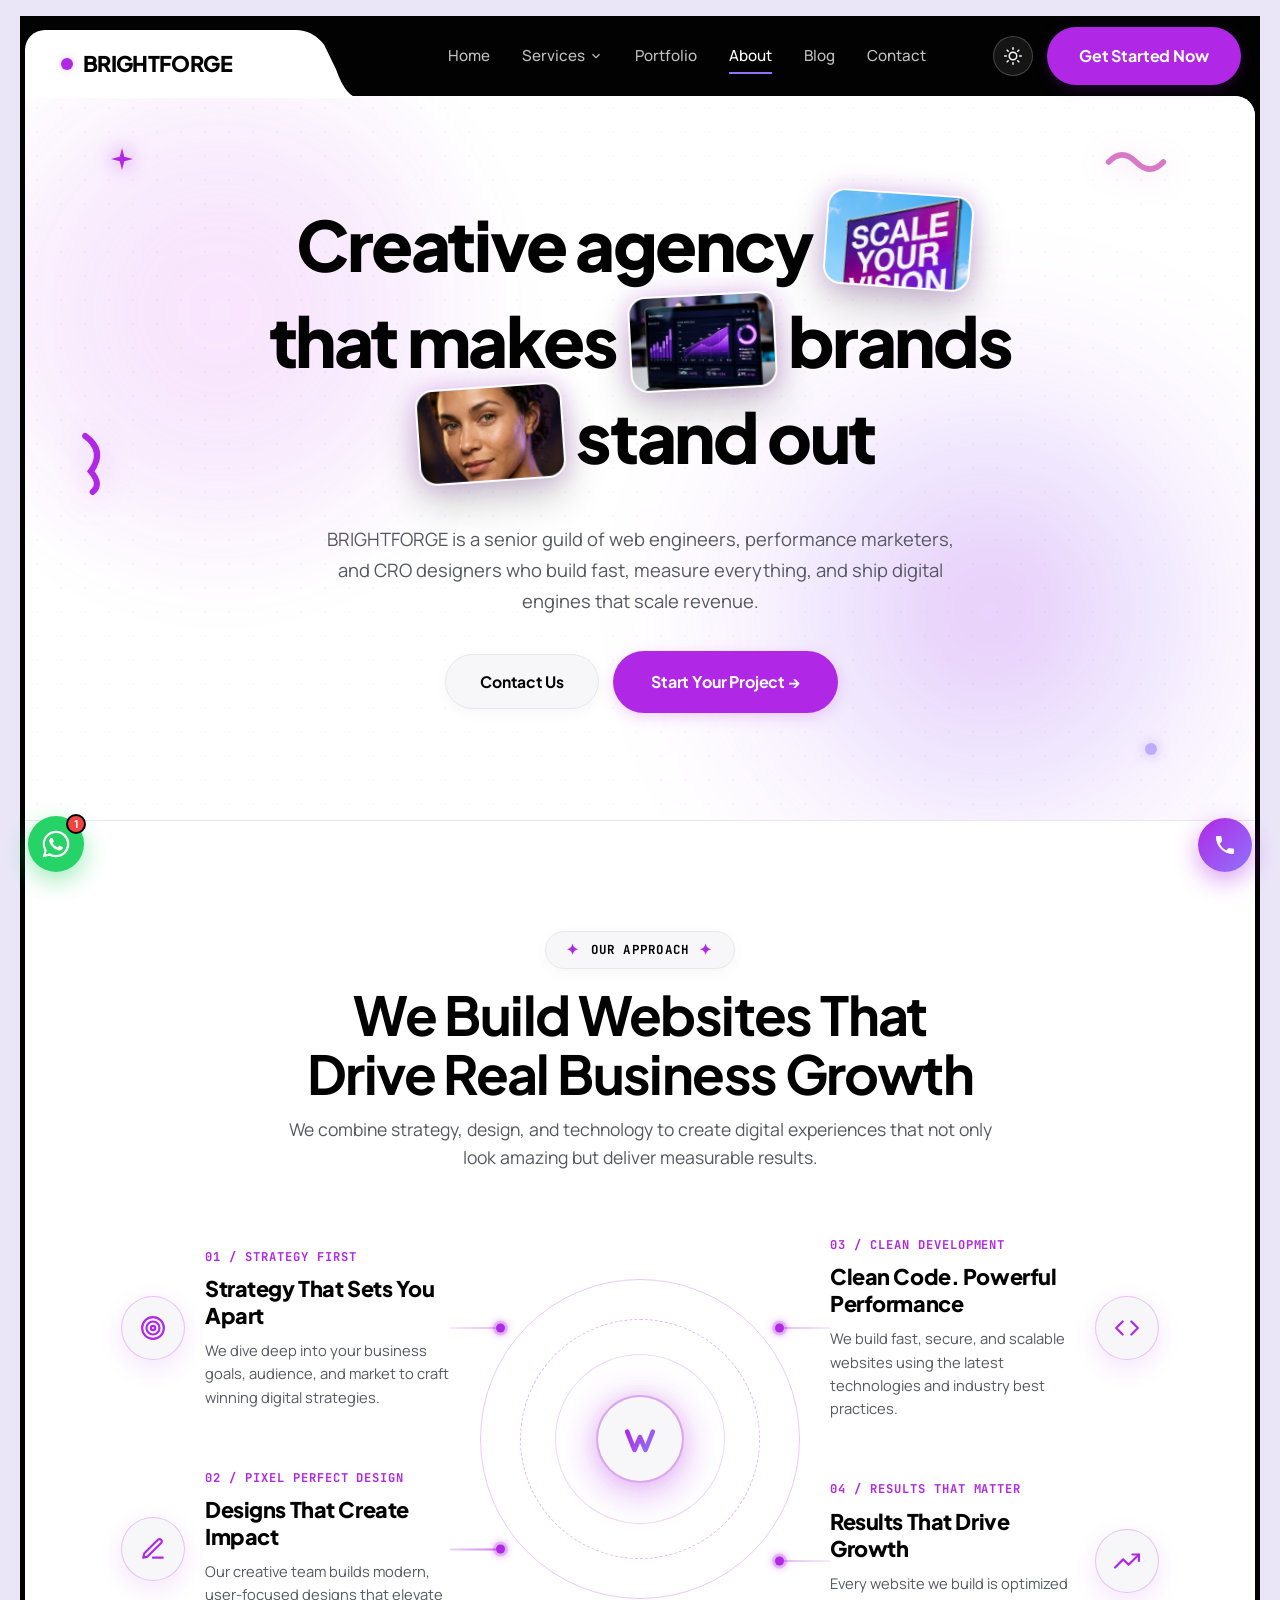
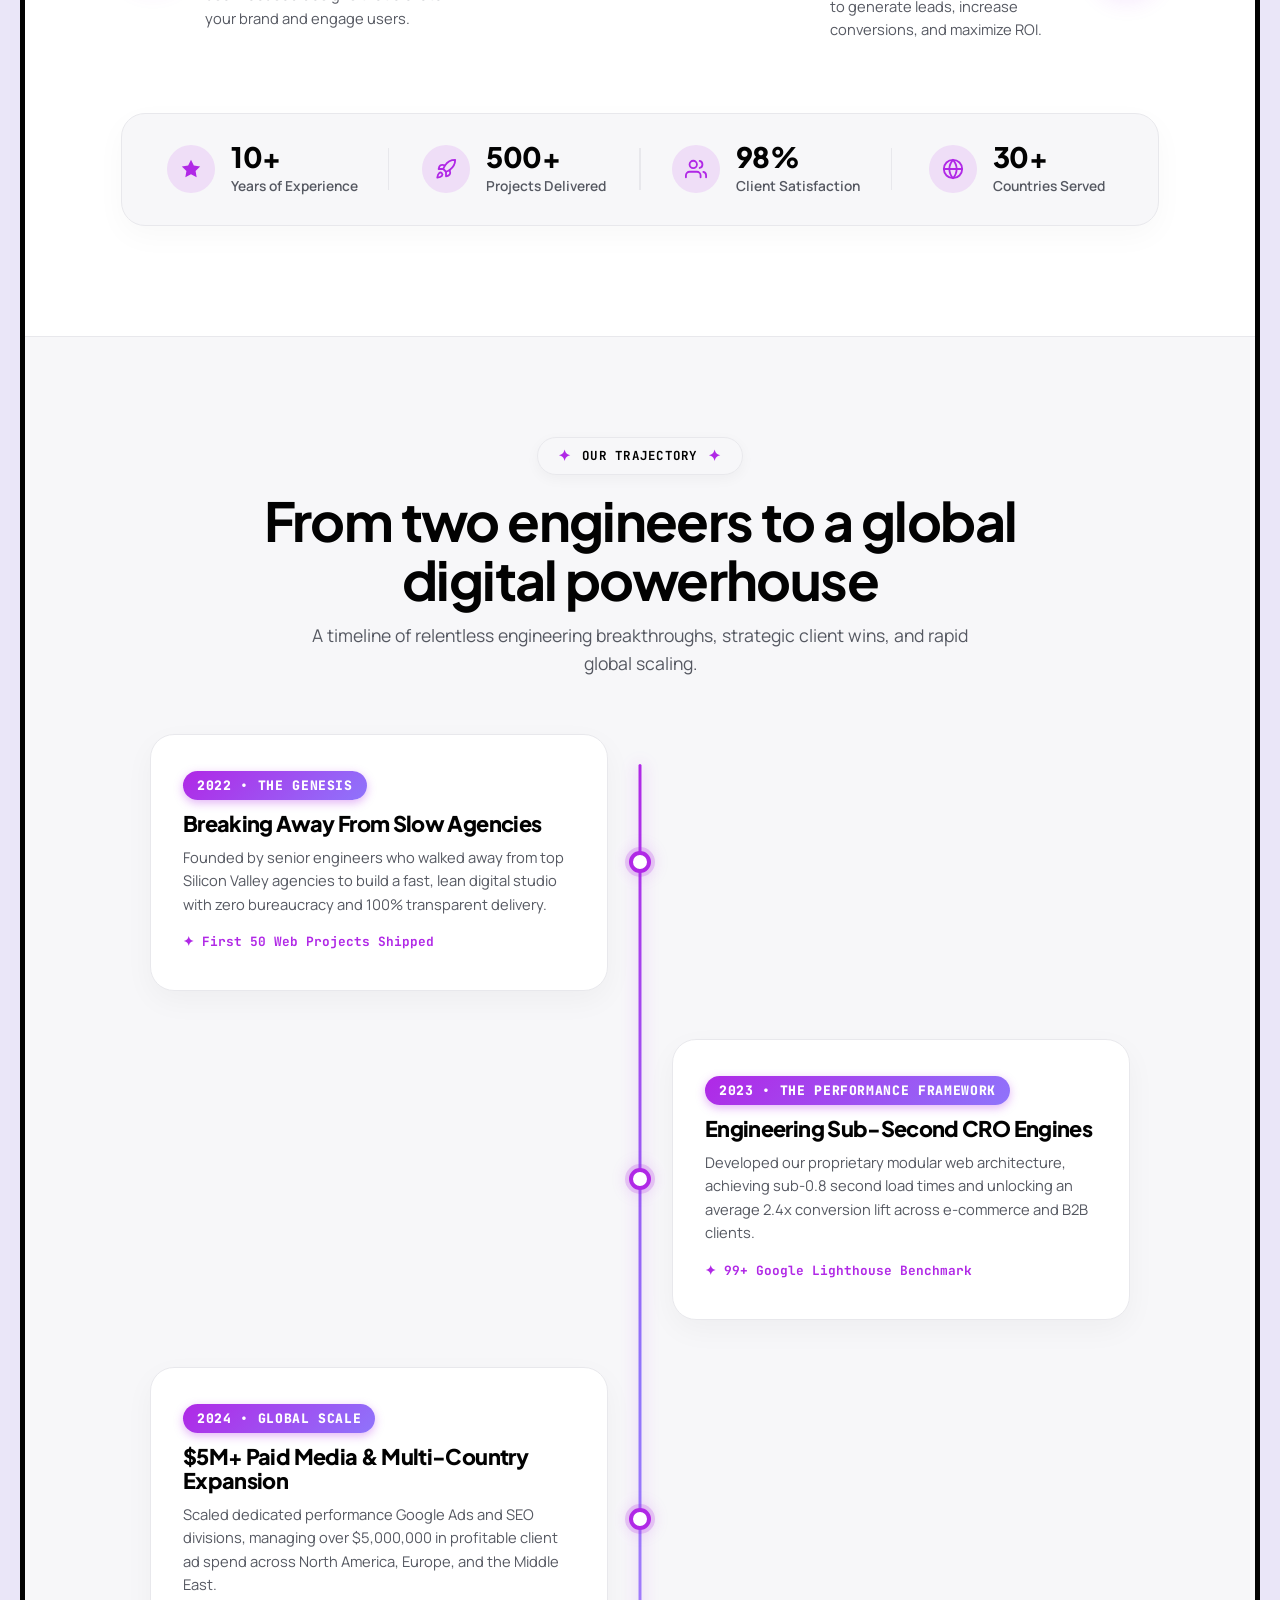
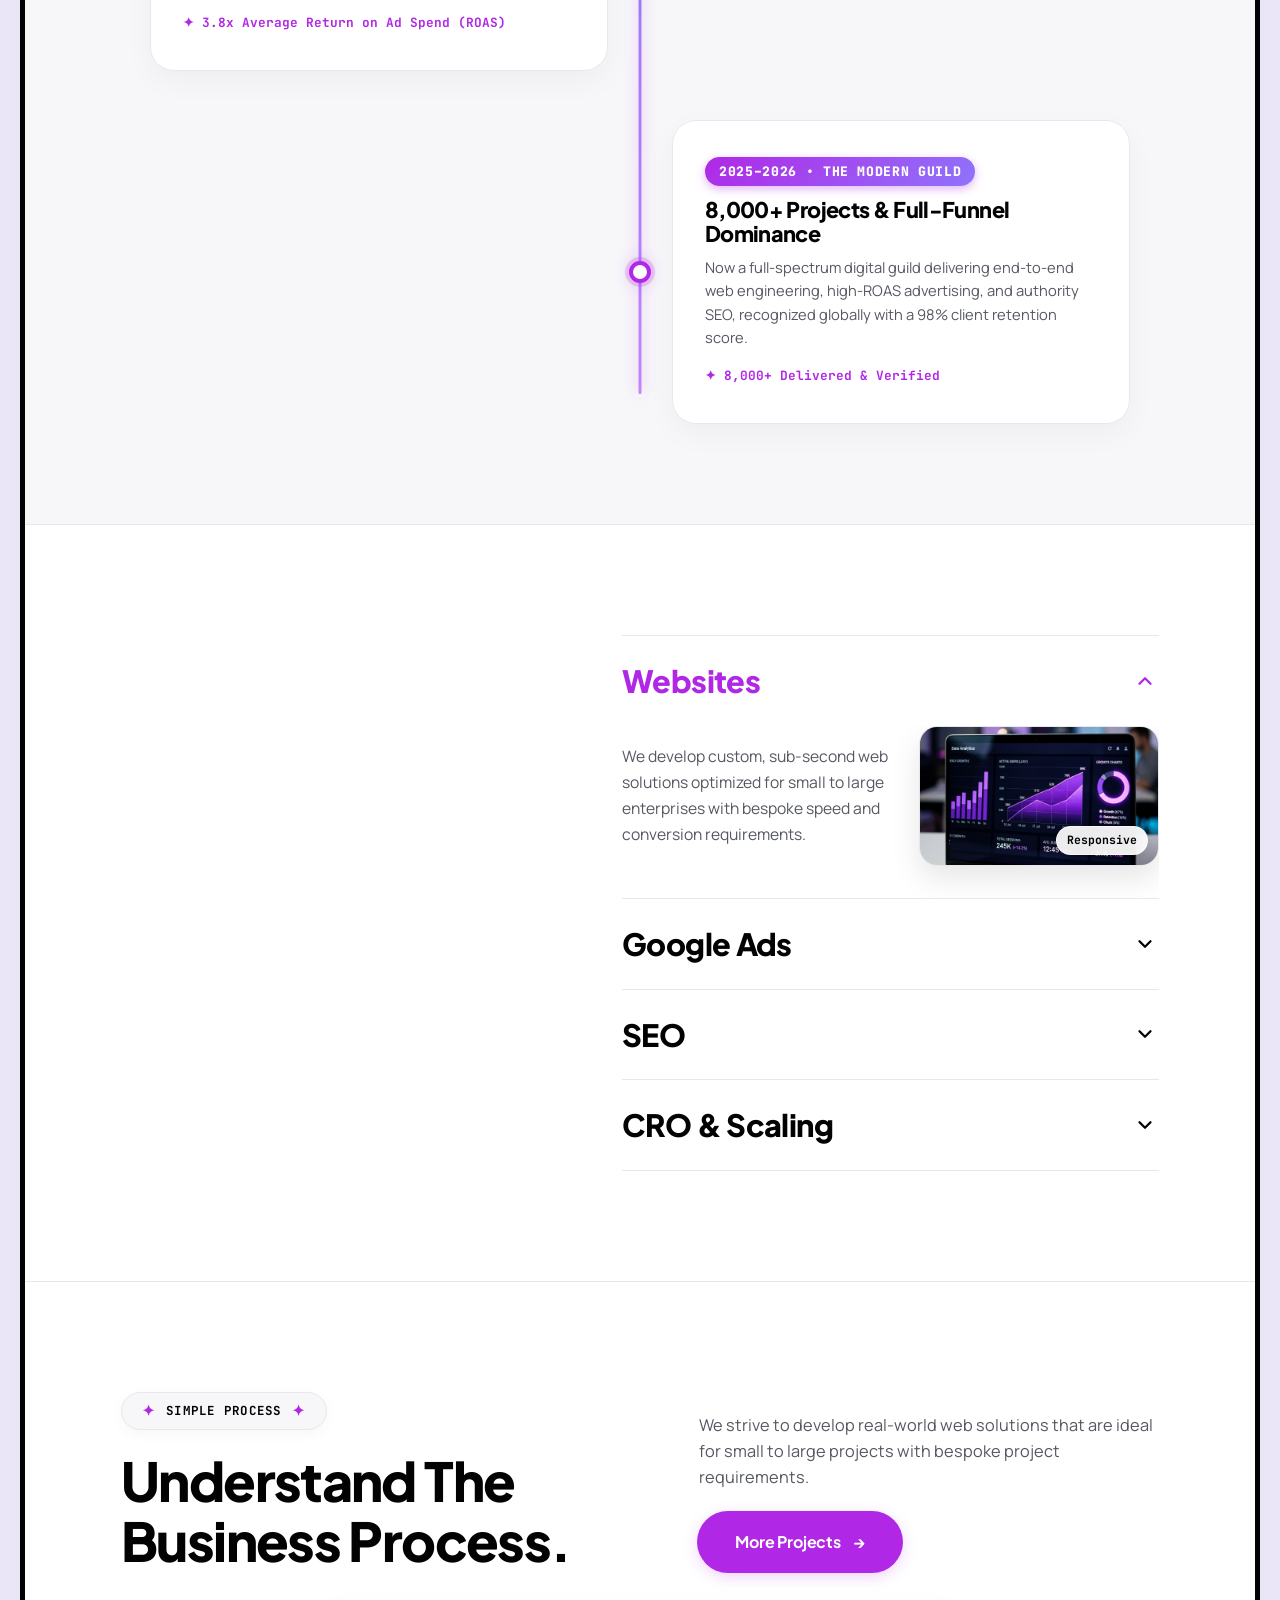
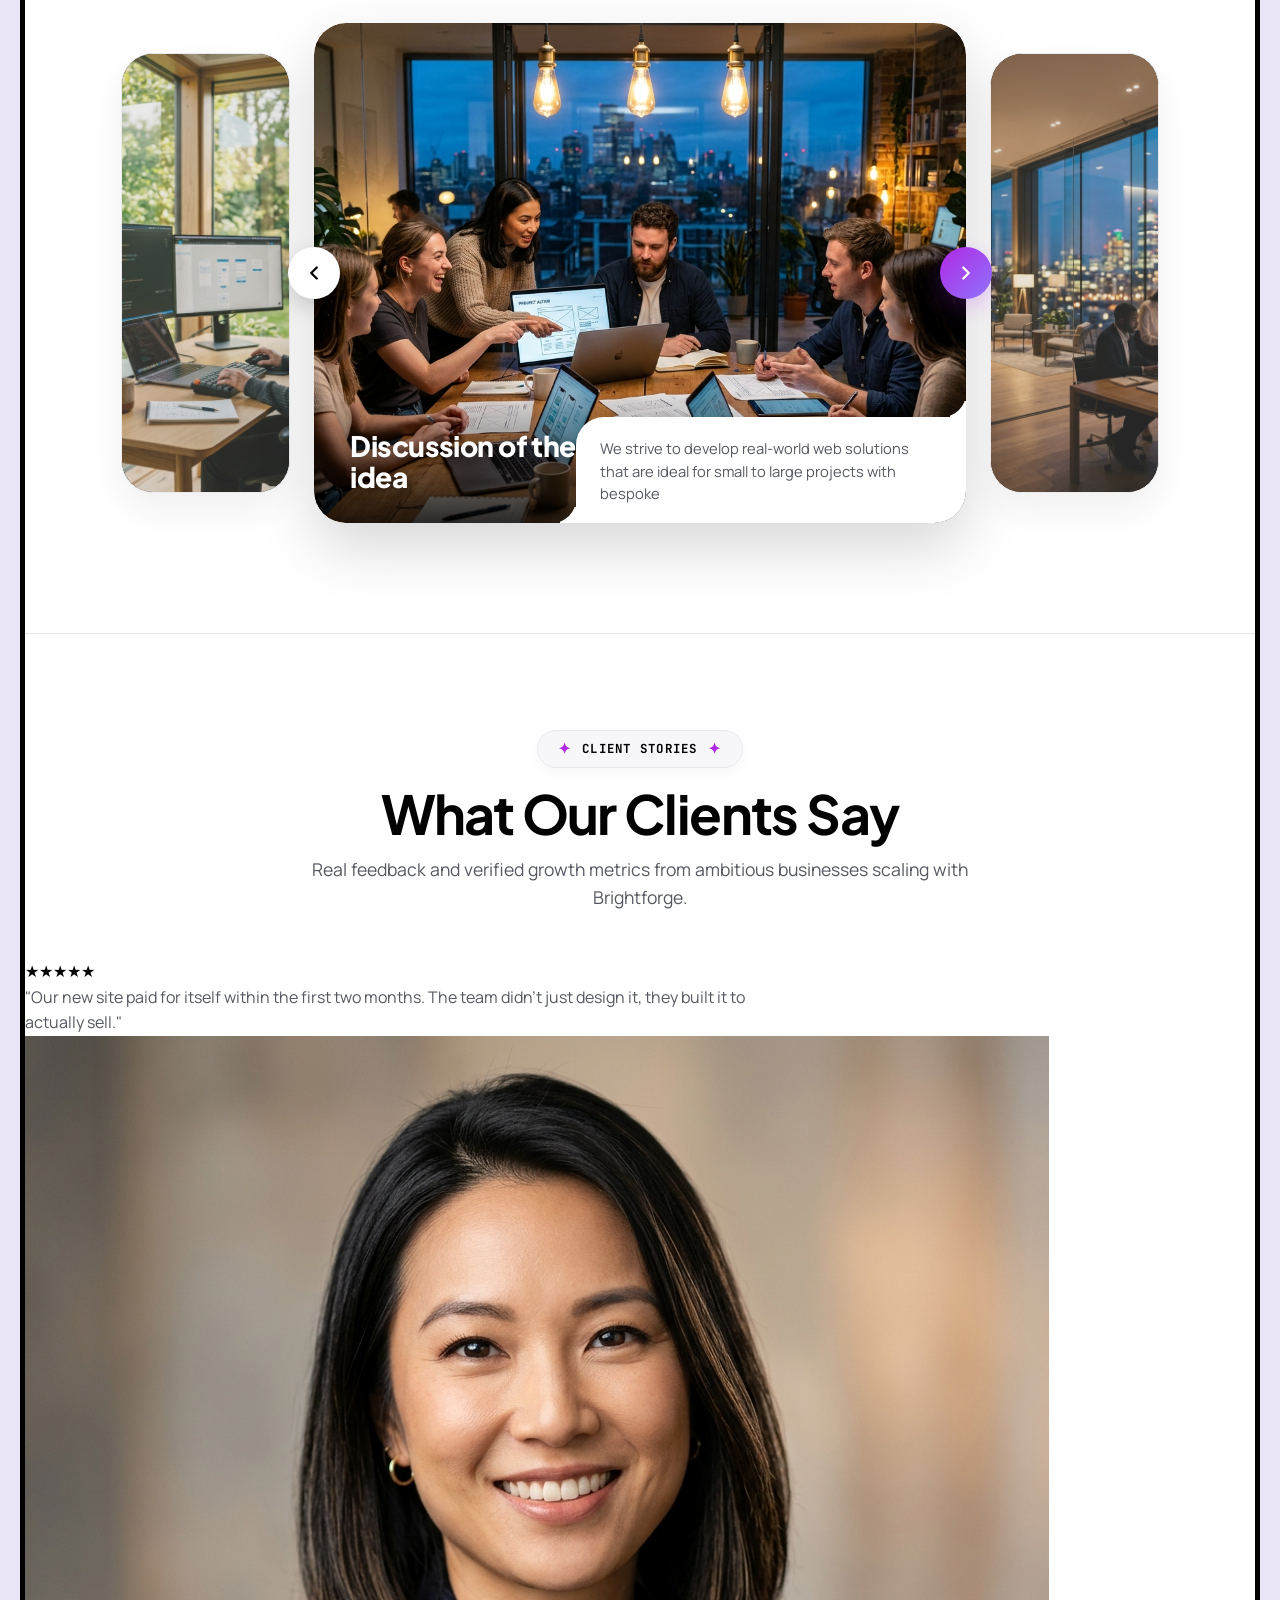
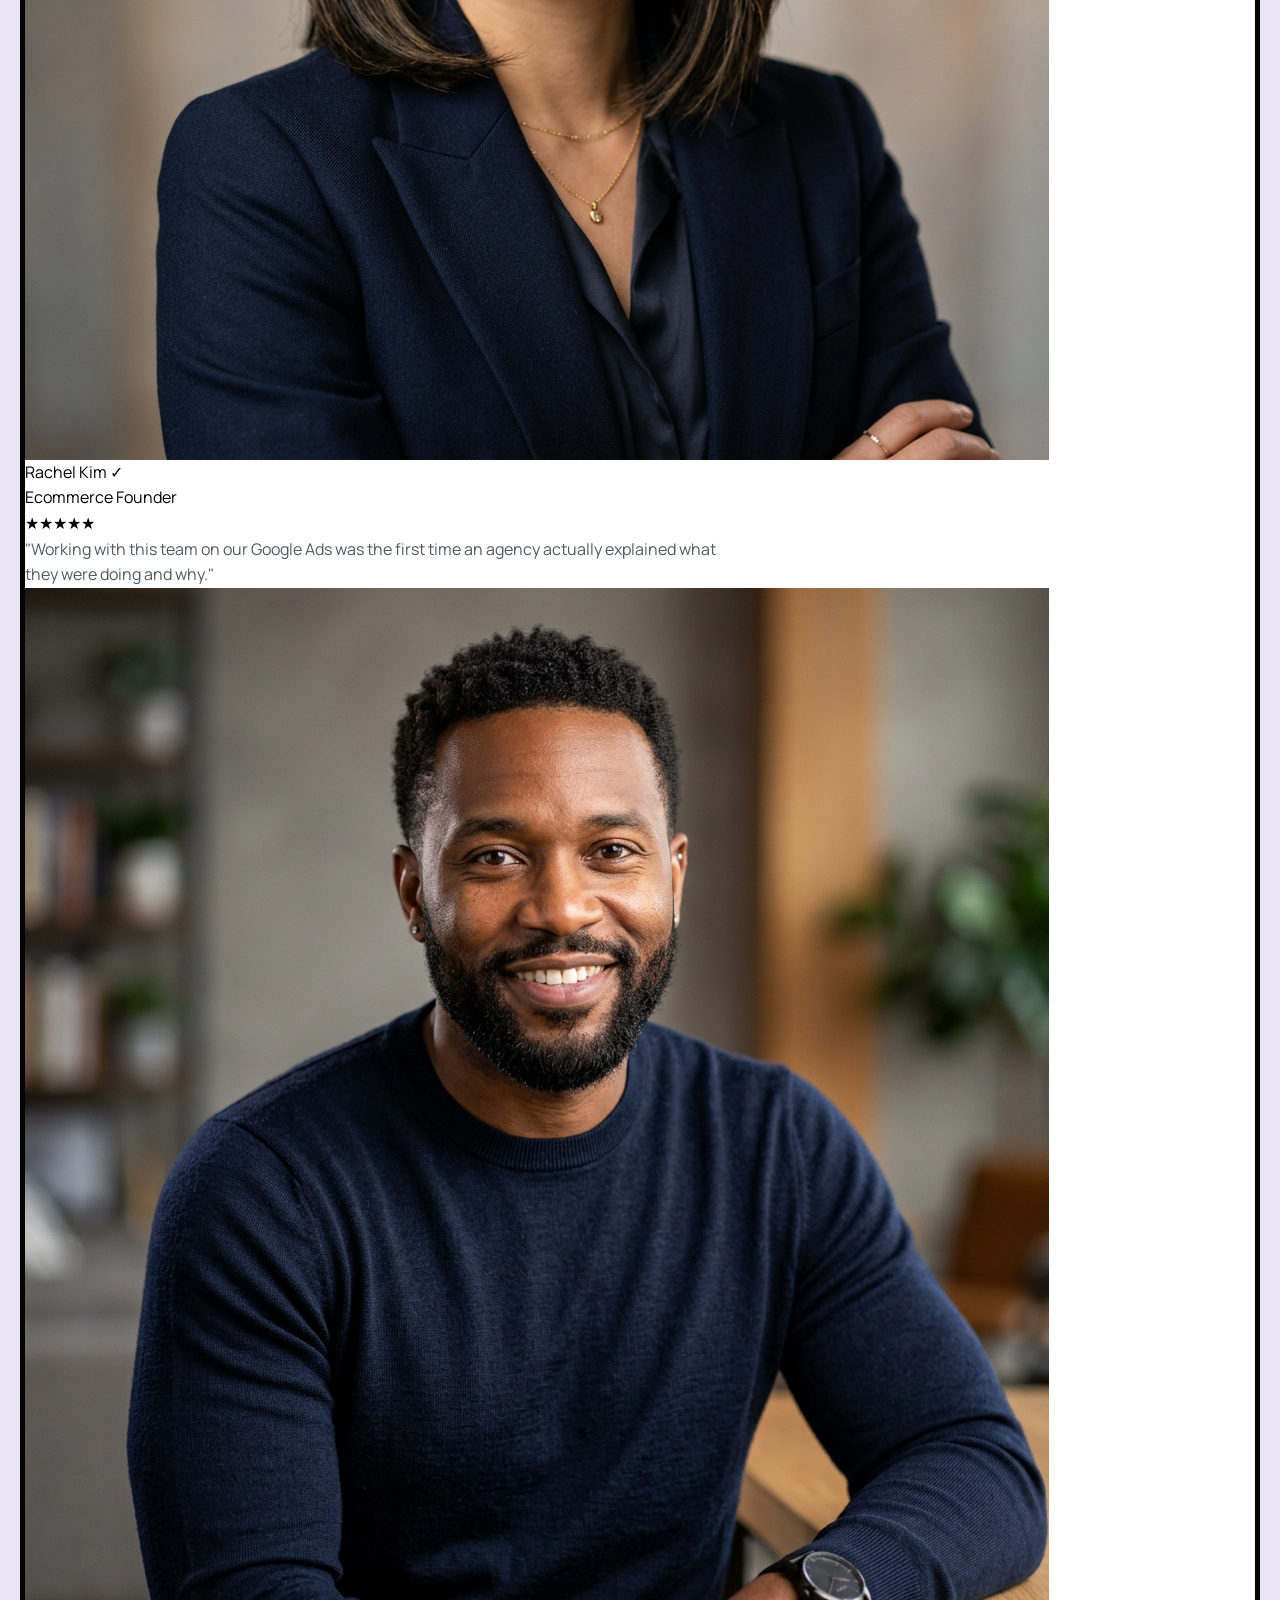
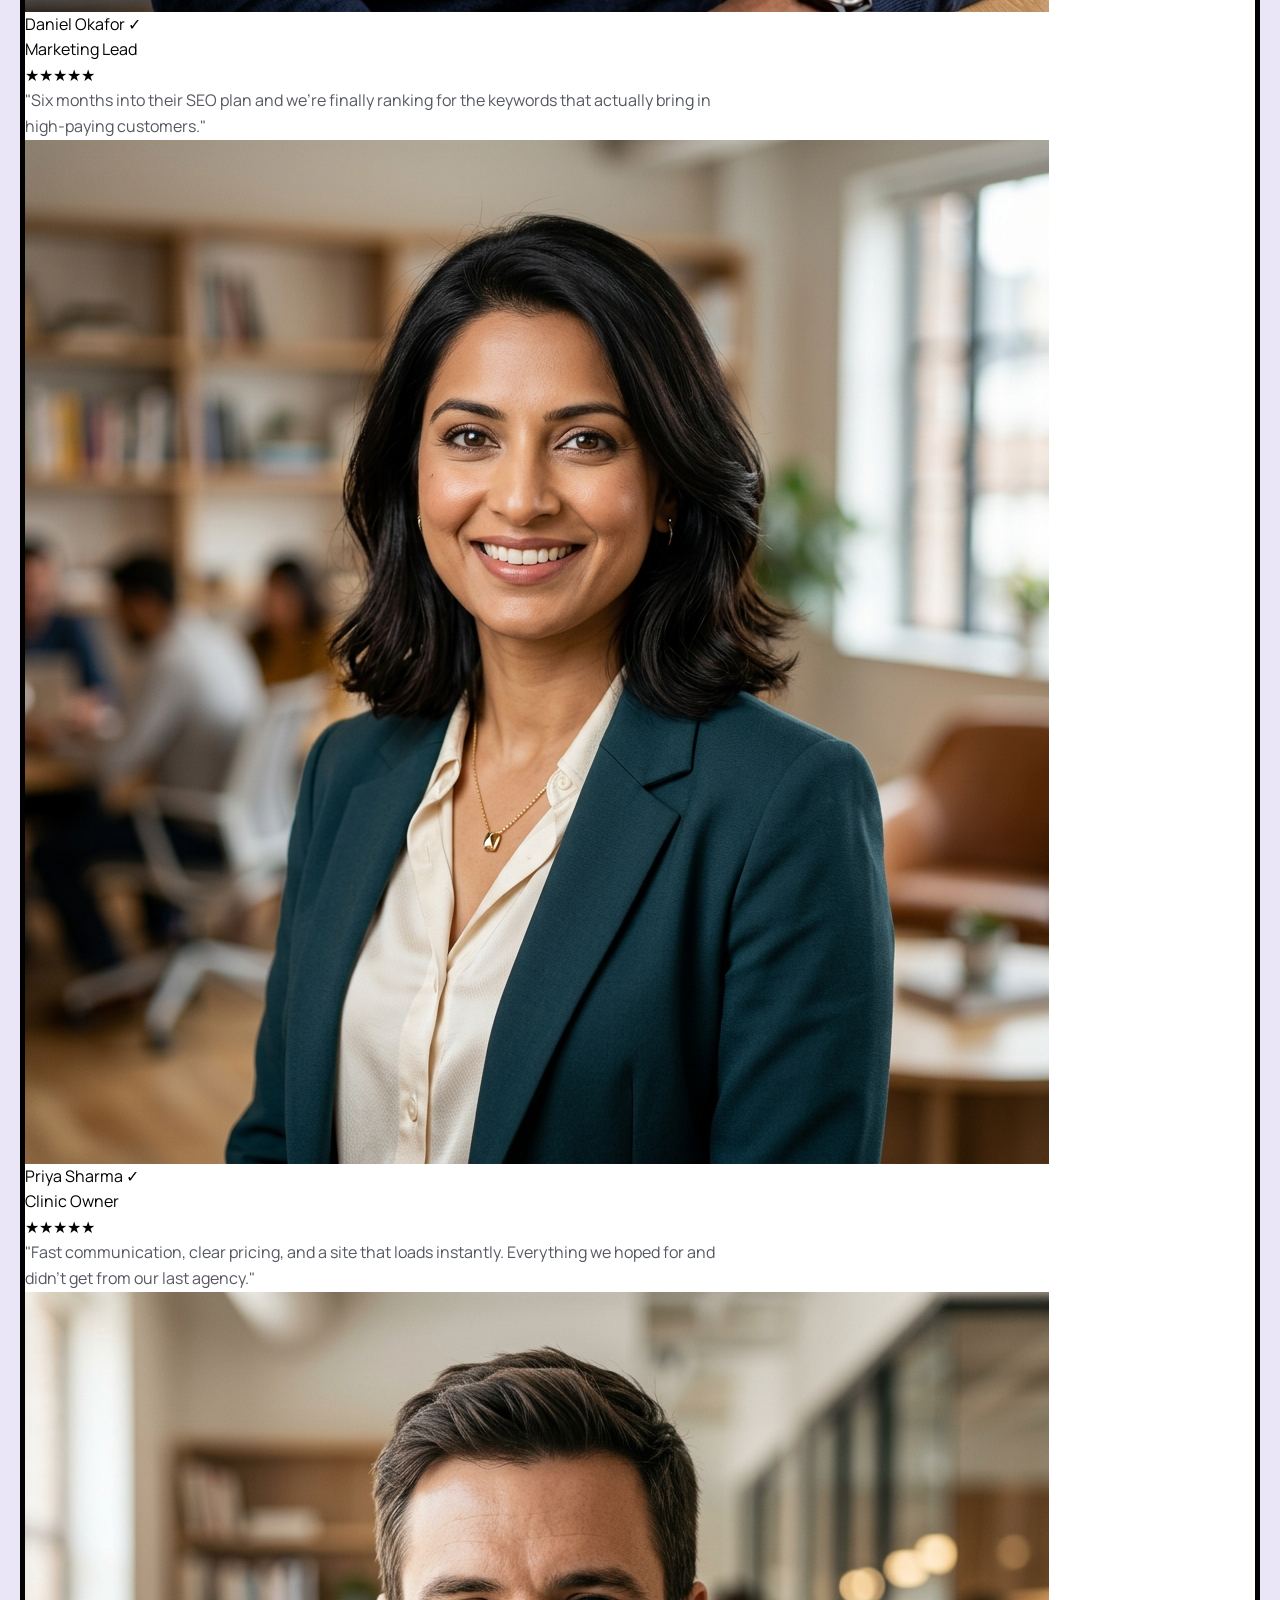
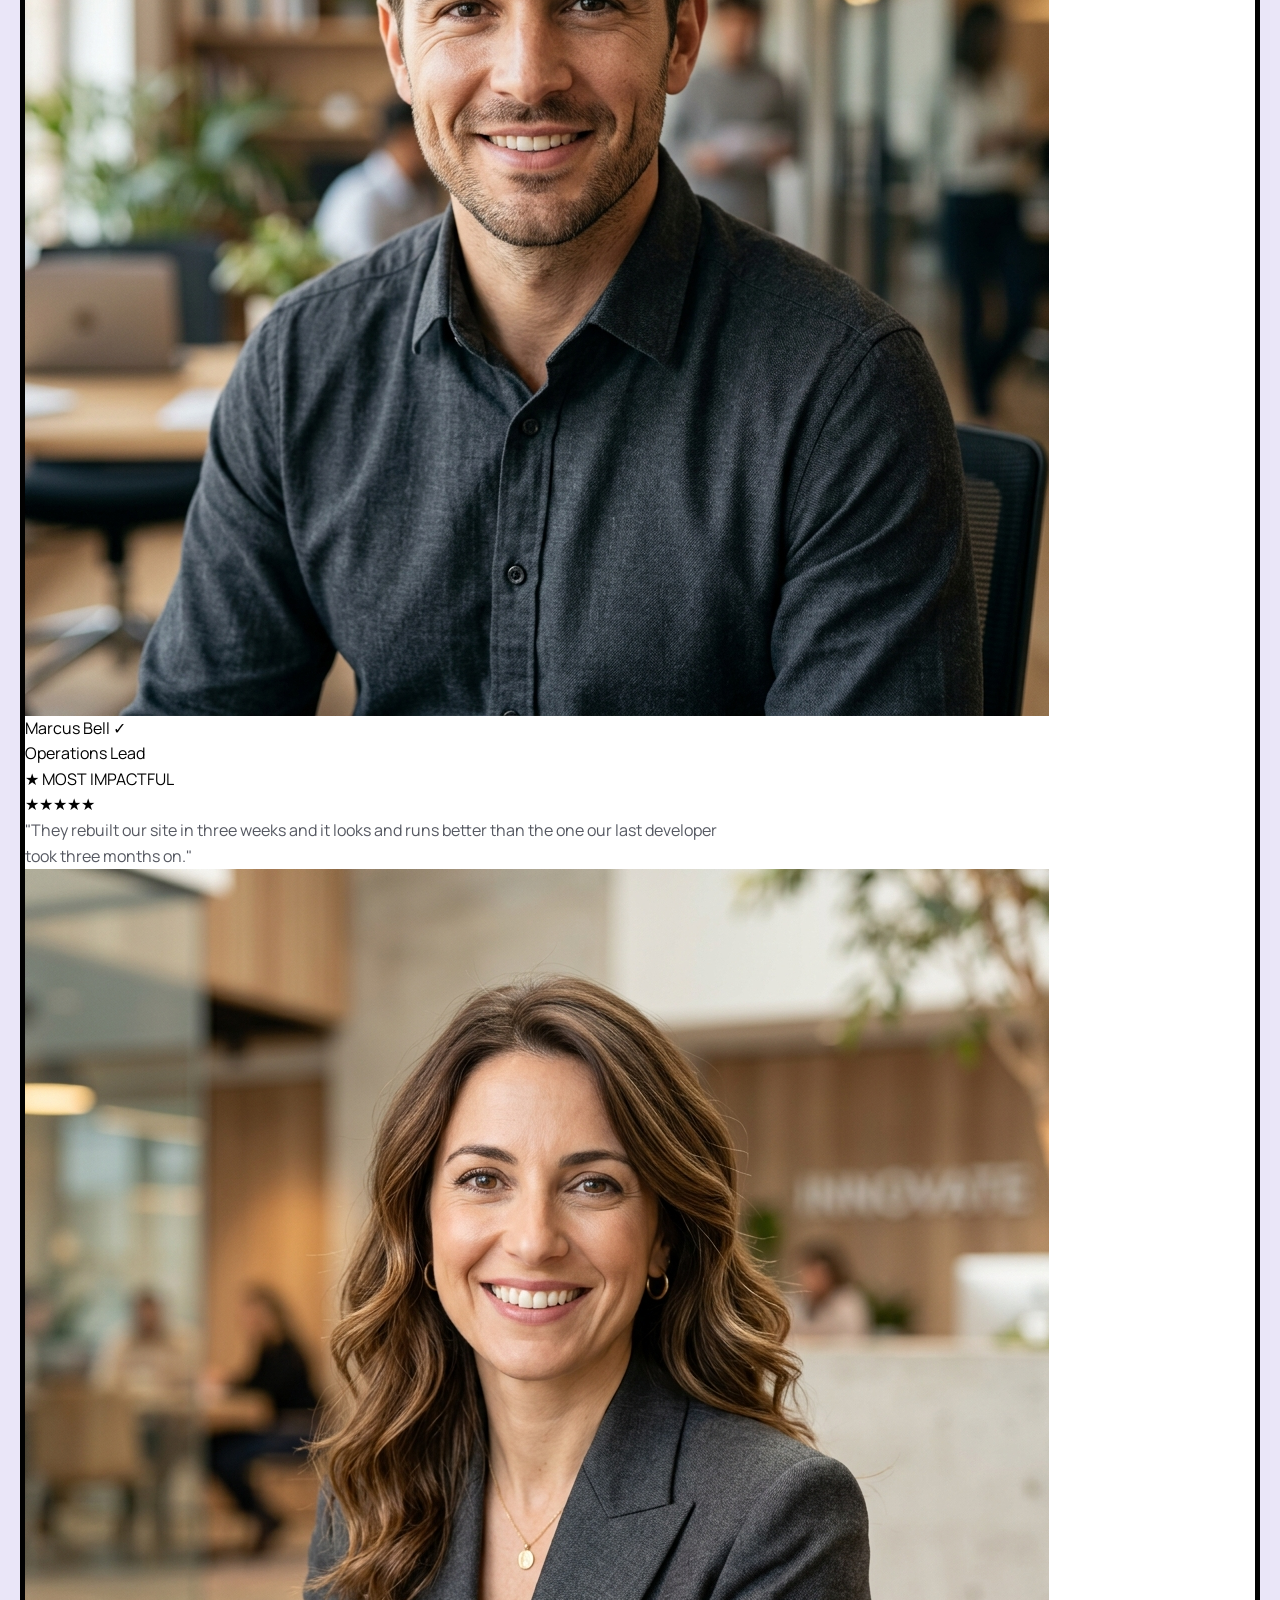
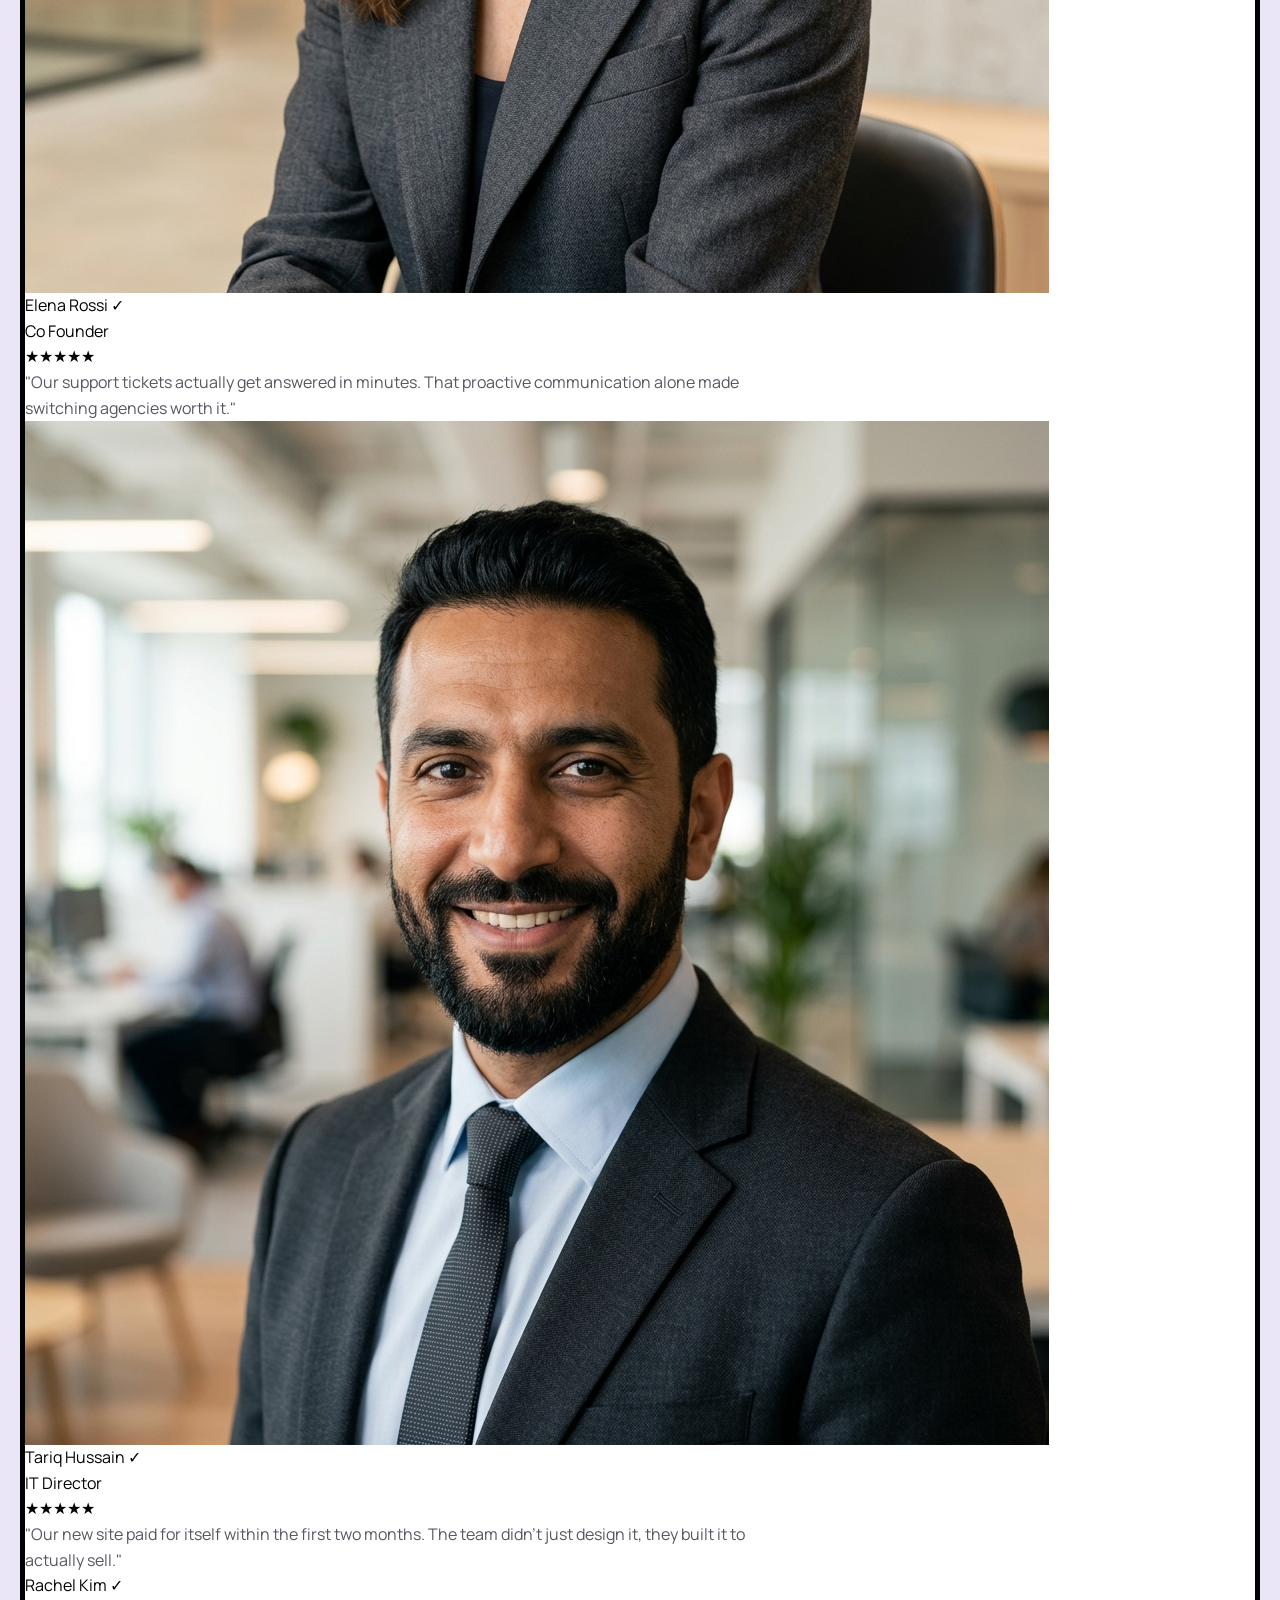
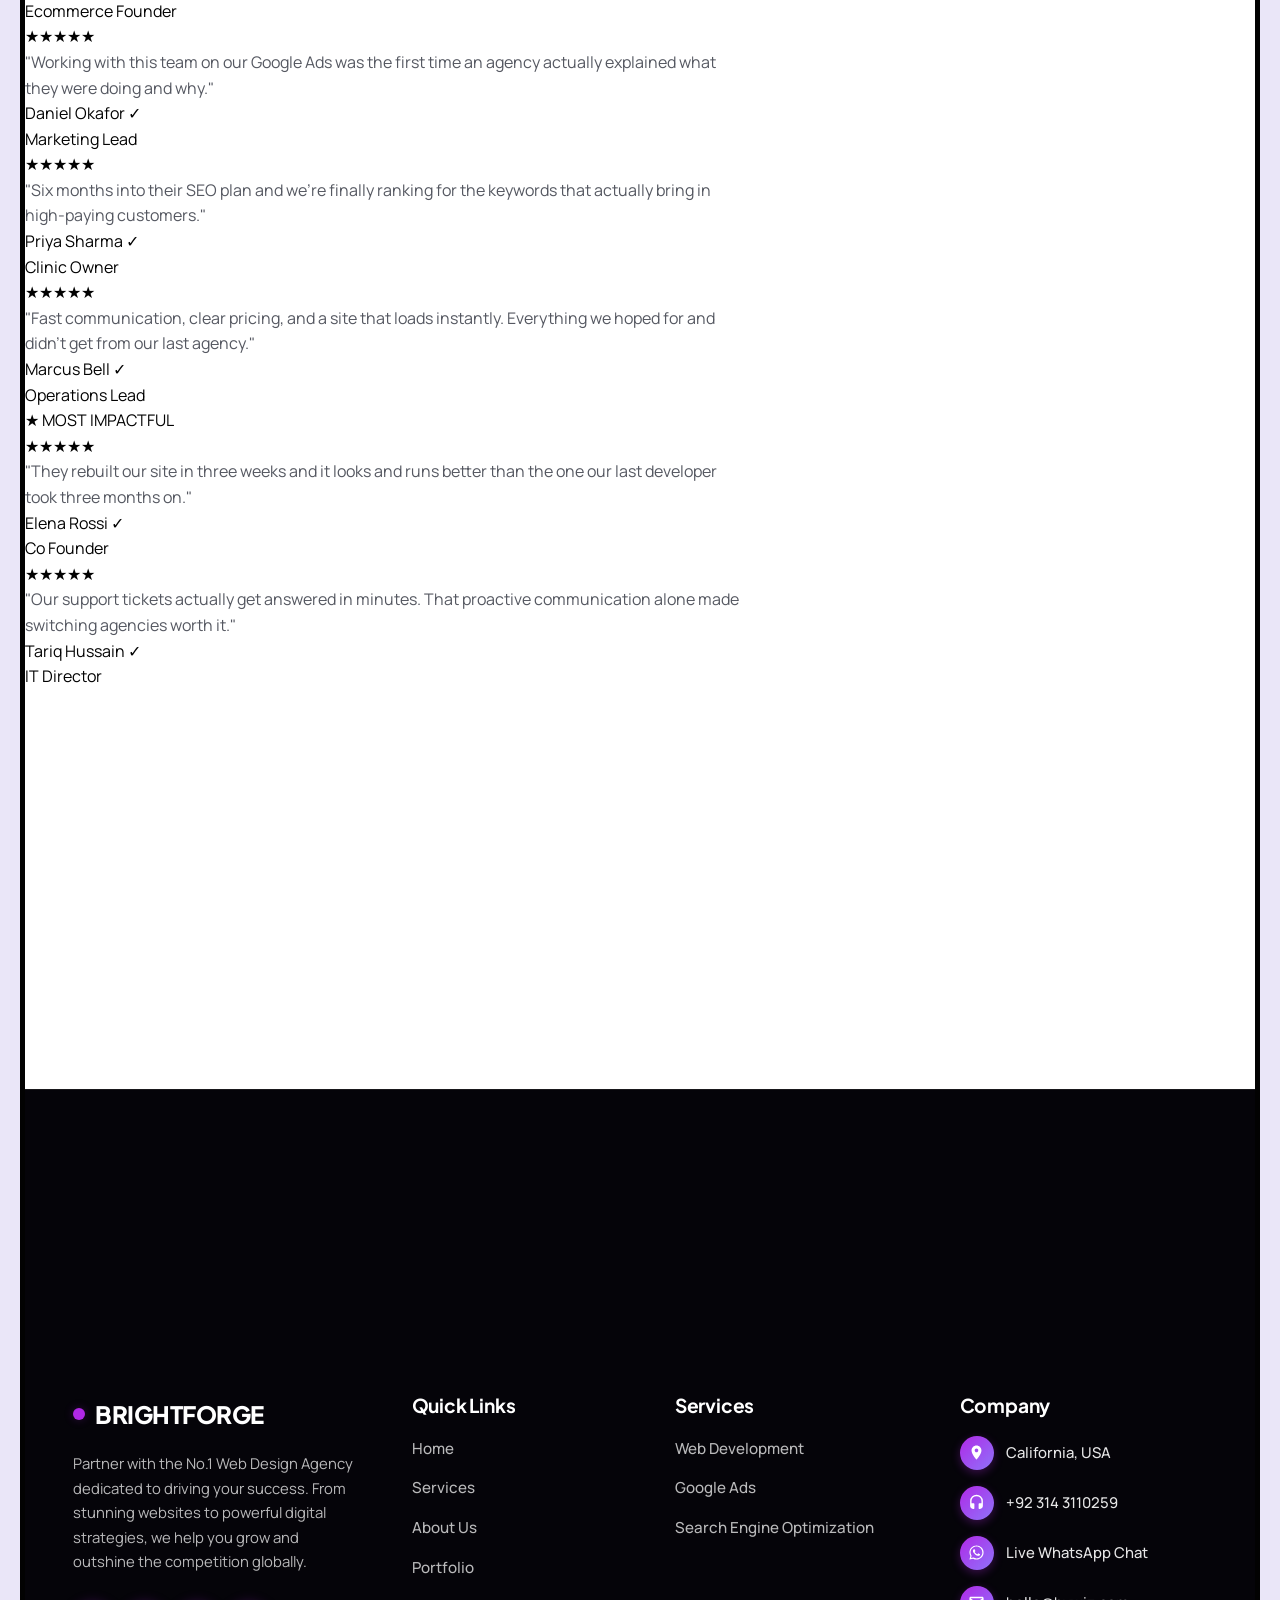
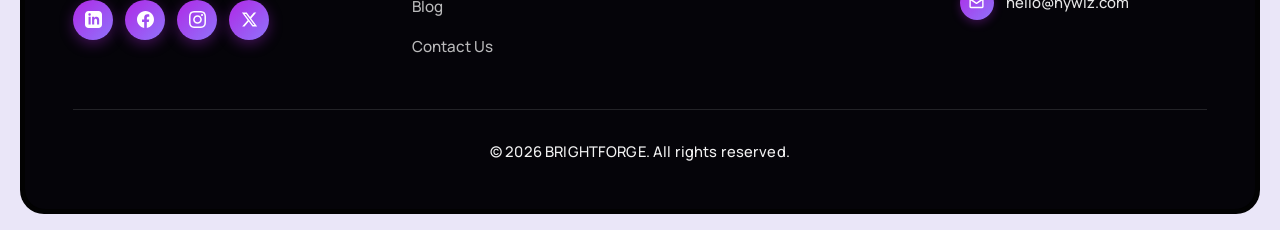
==== about.html @ 4247db76 "Fix active card cutout notch into seamless pure background cutout with rounded inverse corner fillet" ====
<!DOCTYPE html>
<html lang="en" data-theme="light">
<head>
  <meta charset="UTF-8">
  <meta name="viewport" content="width=device-width, initial-scale=1.0">
  <title>About Us | BRIGHTFORGE Digital Agency</title>
  <meta name="description" content="BRIGHTFORGE is a senior guild of web engineers, performance marketers, and CRO designers building high-converting digital engines.">
  
  <!-- Modular Stylesheets -->
  <link rel="stylesheet" href="css/global.css">
  <link rel="stylesheet" href="css/header-footer.css">
  <link rel="stylesheet" href="css/about.css">
</head>
<body>

  <!-- Main Boxed Outer Wrapper -->
  <div class="site-boxed-wrapper">

    <!-- Header / Navigation -->
    <header class="site-header" id="top">
      <div class="header-top-bar">
        <div class="brand-tab-unit">
          <div class="brand-tab-body">
            <a href="index.html" class="brand-logo" aria-label="BRIGHTFORGE Home">
              <span class="brand-aperture-dot" aria-hidden="true"></span>BRIGHTFORGE
            </a>
          </div>
          <div class="brand-tab-slope" aria-hidden="true">
            <svg viewBox="0 0 80 66" preserveAspectRatio="none" xmlns="http://www.w3.org/2000/svg">
              <path d="M 0,0 L 16,0 Q 32,0 44,14 L 56,38 Q 66,66 80,66 L 0,66 Z" fill="currentColor"/>
            </svg>
          </div>
        </div>

        <nav class="nav-desktop" aria-label="Main Navigation">
          <a href="index.html" class="nav-link">Home</a>
          <div class="nav-item-dropdown">
            <a href="services.html" class="nav-link">Services <svg class="nav-dropdown-arrow" viewBox="0 0 24 24" width="14" height="14" fill="none" stroke="currentColor" stroke-width="2"><polyline points="6 9 12 15 18 9"></polyline></svg></a>
            <div class="nav-dropdown-menu">
              <a href="service-web-development.html" class="nav-dropdown-item">Web Development</a>
              <a href="service-google-ads.html" class="nav-dropdown-item">Google Ads</a>
              <a href="service-seo.html" class="nav-dropdown-item">Search Engine Optimization (SEO)</a>
            </div>
          </div>
          <a href="portfolio.html" class="nav-link">Portfolio</a>
          <a href="about.html" class="nav-link active">About</a>
          <a href="blog.html" class="nav-link">Blog</a>
          <a href="contact.html" class="nav-link">Contact</a>
        </nav>

        <div class="header-actions">
          <button class="theme-toggle-btn" id="theme-toggle" aria-label="Switch to dark theme" title="Switch to dark mode">
            <svg class="theme-icon-sun" viewBox="0 0 24 24" fill="none" stroke="currentColor" stroke-width="2" stroke-linecap="round" stroke-linejoin="round">
              <circle cx="12" cy="12" r="5"></circle>
              <line x1="12" y1="1" x2="12" y2="3"></line>
              <line x1="12" y1="21" x2="12" y2="23"></line>
              <line x1="4.22" y1="4.22" x2="5.64" y2="5.64"></line>
              <line x1="18.36" y1="18.36" x2="19.78" y2="19.78"></line>
              <line x1="1" y1="12" x2="3" y2="12"></line>
              <line x1="21" y1="12" x2="23" y2="12"></line>
              <line x1="4.22" y1="19.78" x2="5.64" y2="18.36"></line>
              <line x1="18.36" y1="5.64" x2="19.78" y2="4.22"></line>
            </svg>
            <svg class="theme-icon-moon" viewBox="0 0 24 24" fill="none" stroke="currentColor" stroke-width="2" stroke-linecap="round" stroke-linejoin="round">
              <path d="M21 12.79A9 9 0 1 1 11.21 3 7 7 0 0 0 21 12.79z"></path>
            </svg>
          </button>

          <a href="contact.html" class="btn-header-cta">Get Started Now</a>

          <button class="hamburger-btn" aria-label="Toggle Mobile Menu">
            <span class="hamburger-line"></span>
            <span class="hamburger-line"></span>
            <span class="hamburger-line"></span>
          </button>
        </div>
      </div>
    </header>

    <!-- Mobile Drawer -->
    <div class="mobile-nav-drawer" aria-label="Mobile Navigation">
      <div class="mobile-nav-links">
        <a href="index.html" class="mobile-nav-link">Home</a>
        <div class="mobile-nav-group">
          <a href="services.html" class="mobile-nav-link">Services</a>
          <div class="mobile-sub-links">
            <a href="service-web-development.html" class="mobile-sub-link">Web Development</a>
            <a href="service-google-ads.html" class="mobile-sub-link">Google Ads</a>
            <a href="service-seo.html" class="mobile-sub-link">Search Engine Optimization</a>
          </div>
        </div>
        <a href="portfolio.html" class="mobile-nav-link">Portfolio</a>
        <a href="about.html" class="mobile-nav-link">About</a>
        <a href="blog.html" class="mobile-nav-link">Blog</a>
        <a href="contact.html" class="mobile-nav-link">Contact</a>
      </div>
      <div class="mobile-nav-footer">
        <a href="contact.html" class="btn btn-primary" style="width:100%;">Get Started Now</a>
      </div>
    </div>

    <main class="main-content-canvas">

      <!-- ====================================================================
           1. Bespoke Editorial Hero Section (Matching Reference Design)
           ==================================================================== -->
      <section class="about-hero-section">
        <!-- Spray Paint & Atmospheric Glow Background Accents -->
        <div class="about-spray-mist-left" aria-hidden="true"></div>
        <div class="about-spray-mist-right" aria-hidden="true"></div>
        <div class="about-spray-texture" aria-hidden="true"></div>

        <!-- Minimalist Floating Vector Accents (Clean & Subtle) -->
        <div class="about-floating-bg" aria-hidden="true">
          <!-- 1. Top-Left: Delicate Sparkle Star (Purple) -->
          <svg class="about-floating-accent about-sparkle-tl" viewBox="0 0 24 24" fill="var(--primary)">
            <path d="M12 0L14.5 9.5L24 12L14.5 14.5L12 24L9.5 14.5L0 12L9.5 9.5L12 0Z"/>
          </svg>

          <!-- 2. Top-Right: Smooth Rose Wavy Ribbon -->
          <svg class="about-floating-accent about-ribbon-tr" viewBox="0 0 70 38" fill="none">
            <path d="M 6,19 Q 20,4 35,19 T 64,19" stroke="#D878C8" stroke-width="6" stroke-linecap="round"/>
          </svg>

          <!-- 3. Mid-Left: Smooth Purple Curly Ribbon Stroke -->
          <svg class="about-floating-accent about-curl-ml" viewBox="0 0 45 70" fill="none">
            <path d="M 12,6 Q 34,22 18,44 Q 30,58 20,66" stroke="var(--primary)" stroke-width="6.5" stroke-linecap="round"/>
          </svg>

          <!-- 4. Bottom-Right: Soft Glowing Lilac Dot Orb -->
          <div class="about-floating-accent about-dot-br"></div>
        </div>

        <div class="container">
          <div class="about-hero-center-box reveal reveal-up">

            <!-- Editorial Headline with Embedded Tilted Visual Cards -->
            <h1 class="about-editorial-headline">
              <span class="about-headline-line">
                Creative agency
                <span class="hero-inline-card card-billboard" title="Billboard & Performance Media Showcase">
                  <img src="img/about_hero_billboard.jpg" alt="Creative Campaign Showcase Billboard" class="hero-inline-card-img" loading="eager">
                </span>
              </span>
              <span class="about-headline-line">
                that makes
                <span class="hero-inline-card card-laptop" title="High-Speed Web Platform">
                  <img src="img/about_hero_laptop.jpg" alt="Web Engineering Dashboard Mockup" class="hero-inline-card-img" loading="eager">
                </span>
                brands
              </span>
              <span class="about-headline-line">
                <span class="hero-inline-card card-portrait" title="Senior Engineering & Design Craft">
                  <img src="img/about_hero_portrait.jpg" alt="Creative Director Craft Portrait" class="hero-inline-card-img" loading="eager">
                </span>
                stand out
              </span>
            </h1>

            <!-- Lead Copywriting -->
            <p class="about-hero-sub-text">
              BRIGHTFORGE is a senior guild of web engineers, performance marketers, and CRO designers who build fast, measure everything, and ship digital engines that scale revenue.
            </p>

            <!-- Dual Pill Action Buttons (Matching Reference) -->
            <div class="about-hero-btn-group">
              <a href="contact.html" class="btn-pill-outline">Contact Us</a>
              <a href="contact.html" class="btn btn-primary" style="min-height: 50px; padding: 14px 34px;">Start Your Project &rarr;</a>
            </div>

          </div>
        </div>
      </section>

      <!-- ====================================================================
           2. Central Core Approach Diagram System (Matching Reference Design)
           ==================================================================== -->
      <section class="approach-diagram-section" id="philosophy">
        <div class="container">
          
          <!-- Section Header -->
          <div class="section-header section-header-center reveal reveal-up">
            <span class="section-tag-pill"><span class="pill-sparkle">✦</span> OUR APPROACH <span class="pill-sparkle">✦</span></span>
            <h2 class="section-title">We Build Websites That<br>Drive <span class="highlight-purple-text">Real Business Growth</span></h2>
            <p class="section-subhead">We combine strategy, design, and technology to create digital experiences that not only look amazing but deliver measurable results.</p>
          </div>

          <!-- Central Core Orbital Diagram System -->
          <div class="approach-diagram-hub reveal reveal-up">
            
            <!-- Left Side Cards: 01 Strategy First & 02 Pixel Perfect Design -->
            <div class="diagram-col diagram-col-left">
              
              <!-- Card 01 -->
              <div class="diagram-feature-card card-left card-top">
                <div class="diagram-icon-badge" aria-hidden="true">
                  <!-- Target / Bullseye Icon -->
                  <svg viewBox="0 0 24 24" fill="none" stroke="currentColor" stroke-width="2" stroke-linecap="round" stroke-linejoin="round">
                    <circle cx="12" cy="12" r="10"></circle>
                    <circle cx="12" cy="12" r="6"></circle>
                    <circle cx="12" cy="12" r="2"></circle>
                  </svg>
                </div>
                <div class="diagram-card-text">
                  <span class="diagram-step-tag">01 / STRATEGY FIRST</span>
                  <h3 class="diagram-step-title">Strategy That Sets You Apart</h3>
                  <p class="diagram-step-desc">We dive deep into your business goals, audience, and market to craft winning digital strategies.</p>
                </div>
                <div class="diagram-connector connector-left-top" aria-hidden="true">
                  <span class="diagram-connector-line"></span>
                  <span class="diagram-connector-node"></span>
                </div>
              </div>

              <!-- Card 02 -->
              <div class="diagram-feature-card card-left card-bottom">
                <div class="diagram-icon-badge" aria-hidden="true">
                  <!-- Edit / Pencil Icon -->
                  <svg viewBox="0 0 24 24" fill="none" stroke="currentColor" stroke-width="2" stroke-linecap="round" stroke-linejoin="round">
                    <path d="M12 20h9"></path>
                    <path d="M16.5 3.5a2.121 2.121 0 0 1 3 3L7 19l-4 1 1-4L16.5 3.5z"></path>
                  </svg>
                </div>
                <div class="diagram-card-text">
                  <span class="diagram-step-tag">02 / PIXEL PERFECT DESIGN</span>
                  <h3 class="diagram-step-title">Designs That Create Impact</h3>
                  <p class="diagram-step-desc">Our creative team builds modern, user-focused designs that elevate your brand and engage users.</p>
                </div>
                <div class="diagram-connector connector-left-bottom" aria-hidden="true">
                  <span class="diagram-connector-line"></span>
                  <span class="diagram-connector-node"></span>
                </div>
              </div>

            </div>

            <!-- Central Orbital Emblem & Concentric Wave Rings -->
            <div class="diagram-center-hub" aria-hidden="true">
              <div class="diagram-orbit-ring ring-outer"></div>
              <div class="diagram-orbit-ring ring-mid"></div>
              <div class="diagram-orbit-ring ring-inner"></div>
              
              <!-- Center Core Logo Mark -->
              <div class="diagram-core-badge">
                <svg viewBox="0 0 48 48" fill="none" class="diagram-core-svg">
                  <path d="M10 16L18 36L24 22L30 36L38 16" stroke="url(#coreGrad)" stroke-width="5" stroke-linecap="round" stroke-linejoin="round"/>
                  <defs>
                    <linearGradient id="coreGrad" x1="10" y1="16" x2="38" y2="36" gradientUnits="userSpaceOnUse">
                      <stop stop-color="#B028E6" />
                      <stop offset="1" stop-color="#8F74FB" />
                    </linearGradient>
                  </defs>
                </svg>
              </div>
            </div>

            <!-- Right Side Cards: 03 Clean Development & 04 Results That Matter -->
            <div class="diagram-col diagram-col-right">
              
              <!-- Card 03 -->
              <div class="diagram-feature-card card-right card-top">
                <div class="diagram-connector connector-right-top" aria-hidden="true">
                  <span class="diagram-connector-node"></span>
                  <span class="diagram-connector-line"></span>
                </div>
                <div class="diagram-card-text">
                  <span class="diagram-step-tag">03 / CLEAN DEVELOPMENT</span>
                  <h3 class="diagram-step-title">Clean Code. Powerful Performance</h3>
                  <p class="diagram-step-desc">We build fast, secure, and scalable websites using the latest technologies and industry best practices.</p>
                </div>
                <div class="diagram-icon-badge" aria-hidden="true">
                  <!-- Code Brackets Icon -->
                  <svg viewBox="0 0 24 24" fill="none" stroke="currentColor" stroke-width="2" stroke-linecap="round" stroke-linejoin="round">
                    <polyline points="16 18 22 12 16 6"></polyline>
                    <polyline points="8 6 2 12 8 18"></polyline>
                  </svg>
                </div>
              </div>

              <!-- Card 04 -->
              <div class="diagram-feature-card card-right card-bottom">
                <div class="diagram-connector connector-right-bottom" aria-hidden="true">
                  <span class="diagram-connector-node"></span>
                  <span class="diagram-connector-line"></span>
                </div>
                <div class="diagram-card-text">
                  <span class="diagram-step-tag">04 / RESULTS THAT MATTER</span>
                  <h3 class="diagram-step-title">Results That Drive Growth</h3>
                  <p class="diagram-step-desc">Every website we build is optimized to generate leads, increase conversions, and maximize ROI.</p>
                </div>
                <div class="diagram-icon-badge" aria-hidden="true">
                  <!-- Trending / Growth Chart Icon -->
                  <svg viewBox="0 0 24 24" fill="none" stroke="currentColor" stroke-width="2" stroke-linecap="round" stroke-linejoin="round">
                    <polyline points="23 6 13.5 15.5 8.5 10.5 1 18"></polyline>
                    <polyline points="17 6 23 6 23 12"></polyline>
                  </svg>
                </div>
              </div>

            </div>

          </div>

          <!-- Bottom Unified Stats Card Bar (Matching Reference) -->
          <div class="diagram-stats-bar reveal reveal-up">
            
            <!-- Stat 1: 10+ Years -->
            <div class="diagram-stat-item">
              <div class="diagram-stat-icon-wrap" aria-hidden="true">
                <svg viewBox="0 0 24 24" fill="currentColor" width="22" height="22">
                  <polygon points="12 2 15.09 8.26 22 9.27 17 14.14 18.18 21.02 12 17.77 5.82 21.02 7 14.14 2 9.27 8.91 8.26 12 2"></polygon>
                </svg>
              </div>
              <div class="diagram-stat-info">
                <span class="diagram-stat-number">10+</span>
                <span class="diagram-stat-label">Years of Experience</span>
              </div>
            </div>

            <div class="diagram-stat-divider" aria-hidden="true"></div>

            <!-- Stat 2: 500+ Projects -->
            <div class="diagram-stat-item">
              <div class="diagram-stat-icon-wrap" aria-hidden="true">
                <svg viewBox="0 0 24 24" fill="none" stroke="currentColor" stroke-width="2" stroke-linecap="round" stroke-linejoin="round" width="22" height="22">
                  <path d="M4.5 16.5c-1.5 1.26-2 5-2 5s3.74-.5 5-2c.71-.84.7-2.13-.09-2.91a2.18 2.18 0 0 0-2.91-.09z"></path>
                  <path d="m12 15-3-3a22 22 0 0 1 2-3.95A12.88 12.88 0 0 1 22 2c0 2.72-.78 7.5-6 11a22.35 22.35 0 0 1-4 2z"></path>
                  <path d="M9 12H4s.55-3.03 2-4c1.62-1.08 5 0 5 0"></path>
                  <path d="M12 15v5s3.03-.55 4-2c1.08-1.62 0-5 0-5"></path>
                </svg>
              </div>
              <div class="diagram-stat-info">
                <span class="diagram-stat-number">500+</span>
                <span class="diagram-stat-label">Projects Delivered</span>
              </div>
            </div>

            <div class="diagram-stat-divider" aria-hidden="true"></div>

            <!-- Stat 3: 98% Satisfaction -->
            <div class="diagram-stat-item">
              <div class="diagram-stat-icon-wrap" aria-hidden="true">
                <svg viewBox="0 0 24 24" fill="none" stroke="currentColor" stroke-width="2" stroke-linecap="round" stroke-linejoin="round" width="22" height="22">
                  <path d="M17 21v-2a4 4 0 0 0-4-4H5a4 4 0 0 0-4 4v2"></path>
                  <circle cx="9" cy="7" r="4"></circle>
                  <path d="M23 21v-2a4 4 0 0 0-3-3.87"></path>
                  <path d="M16 3.13a4 4 0 0 1 0 7.75"></path>
                </svg>
              </div>
              <div class="diagram-stat-info">
                <span class="diagram-stat-number">98%</span>
                <span class="diagram-stat-label">Client Satisfaction</span>
              </div>
            </div>

            <div class="diagram-stat-divider" aria-hidden="true"></div>

            <!-- Stat 4: 30+ Countries -->
            <div class="diagram-stat-item">
              <div class="diagram-stat-icon-wrap" aria-hidden="true">
                <svg viewBox="0 0 24 24" fill="none" stroke="currentColor" stroke-width="2" stroke-linecap="round" stroke-linejoin="round" width="22" height="22">
                  <circle cx="12" cy="12" r="10"></circle>
                  <line x1="2" y1="12" x2="22" y2="12"></line>
                  <path d="M12 2a15.3 15.3 0 0 1 4 10 15.3 15.3 0 0 1-4 10 15.3 15.3 0 0 1-4-10 15.3 15.3 0 0 1 4-10z"></path>
                </svg>
              </div>
              <div class="diagram-stat-info">
                <span class="diagram-stat-number">30+</span>
                <span class="diagram-stat-label">Countries Served</span>
              </div>
            </div>

          </div>

        </div>
      </section>

      <!-- ====================================================================
           3. The Growth & Evolution Roadmap Timeline (2022 to 2026)
           ==================================================================== -->
      <section class="timeline-section">
        <div class="container">
          
          <div class="section-header section-header-center reveal reveal-up">
            <span class="section-tag-pill"><span class="pill-sparkle">✦</span> OUR TRAJECTORY <span class="pill-sparkle">✦</span></span>
            <h2 class="section-title">From two engineers to a global digital powerhouse</h2>
            <p class="section-subhead">A timeline of relentless engineering breakthroughs, strategic client wins, and rapid global scaling.</p>
          </div>

          <div class="timeline-container">
            
            <!-- Milestone 1: 2022 -->
            <div class="timeline-node-row reveal reveal-left">
              <div class="timeline-card">
                <span class="timeline-year-chip">2022 &bull; THE GENESIS</span>
                <h3 class="timeline-milestone-title">Breaking Away From Slow Agencies</h3>
                <p class="timeline-milestone-desc">
                  Founded by senior engineers who walked away from top Silicon Valley agencies to build a fast, lean digital studio with zero bureaucracy and 100% transparent delivery.
                </p>
                <div class="timeline-metric-tag">✦ First 50 Web Projects Shipped</div>
              </div>
              <div class="timeline-pin" aria-hidden="true"></div>
              <div></div>
            </div>

            <!-- Milestone 2: 2023 -->
            <div class="timeline-node-row reverse reveal reveal-right">
              <div class="timeline-card">
                <span class="timeline-year-chip">2023 &bull; THE PERFORMANCE FRAMEWORK</span>
                <h3 class="timeline-milestone-title">Engineering Sub-Second CRO Engines</h3>
                <p class="timeline-milestone-desc">
                  Developed our proprietary modular web architecture, achieving sub-0.8 second load times and unlocking an average 2.4x conversion lift across e-commerce and B2B clients.
                </p>
                <div class="timeline-metric-tag">✦ 99+ Google Lighthouse Benchmark</div>
              </div>
              <div class="timeline-pin" aria-hidden="true"></div>
              <div></div>
            </div>

            <!-- Milestone 3: 2024 -->
            <div class="timeline-node-row reveal reveal-left">
              <div class="timeline-card">
                <span class="timeline-year-chip">2024 &bull; GLOBAL SCALE</span>
                <h3 class="timeline-milestone-title">$5M+ Paid Media & Multi-Country Expansion</h3>
                <p class="timeline-milestone-desc">
                  Scaled dedicated performance Google Ads and SEO divisions, managing over $5,000,000 in profitable client ad spend across North America, Europe, and the Middle East.
                </p>
                <div class="timeline-metric-tag">✦ 3.8x Average Return on Ad Spend (ROAS)</div>
              </div>
              <div class="timeline-pin" aria-hidden="true"></div>
              <div></div>
            </div>

            <!-- Milestone 4: 2025-2026 -->
            <div class="timeline-node-row reverse reveal reveal-right">
              <div class="timeline-card">
                <span class="timeline-year-chip">2025–2026 &bull; THE MODERN GUILD</span>
                <h3 class="timeline-milestone-title">8,000+ Projects & Full-Funnel Dominance</h3>
                <p class="timeline-milestone-desc">
                  Now a full-spectrum digital guild delivering end-to-end web engineering, high-ROAS advertising, and authority SEO, recognized globally with a 98% client retention score.
                </p>
                <div class="timeline-metric-tag">✦ 8,000+ Delivered & Verified</div>
              </div>
              <div class="timeline-pin" aria-hidden="true"></div>
              <div></div>
            </div>

          </div>

        </div>
      </section>

      <!-- ====================================================================
           4. Business Approach & Interactive Discipline Showcase (Matching Reference)
           ==================================================================== -->
      <section class="approach-section">
        <div class="container">
          <div class="approach-grid">
            
            <!-- Left Narrative Column -->
            <div class="approach-left-col reveal reveal-left">
              <div class="approach-tag-pill">
                <span class="approach-tag-icon">&#128188;</span>
                <span>Business Approach</span>
              </div>

              <h2 class="approach-main-title">
                How We Take Your Business To The Next Level
              </h2>

              <p class="approach-lead-text">
                We are a digital marketing and web engineering agency with senior expertise, on a mission to help you scale your business.
              </p>

              <a href="services.html" class="btn-approach-cta">
                <span>View All Services</span>
                <span class="btn-approach-arrow-circle" aria-hidden="true">&rarr;</span>
              </a>
            </div>

            <!-- Right Interactive Accordion Showcase -->
            <div class="approach-accordion reveal reveal-right" id="approachAccordion">
              
              <!-- Item 1: Websites (Active by default) -->
              <div class="approach-item active">
                <button class="approach-header" aria-expanded="true">
                  <h3 class="approach-title">Websites</h3>
                  <span class="approach-chevron" aria-hidden="true">
                    <svg viewBox="0 0 24 24" fill="none" stroke="currentColor" stroke-width="2.5" stroke-linecap="round" stroke-linejoin="round"><polyline points="6 9 12 15 18 9"></polyline></svg>
                  </span>
                </button>
                <div class="approach-body">
                  <div class="approach-content-wrap">
                    <p class="approach-desc">
                      We develop custom, sub-second web solutions optimized for small to large enterprises with bespoke speed and conversion requirements.
                    </p>
                    <div class="approach-visual-card">
                      <img src="img/about_hero_laptop.jpg" alt="Web Development &amp; High Speed Architecture" class="approach-visual-img" loading="lazy">
                      <span class="approach-badge-pill">Responsive</span>
                    </div>
                  </div>
                </div>
              </div>

              <!-- Item 2: Google Ads -->
              <div class="approach-item">
                <button class="approach-header" aria-expanded="false">
                  <h3 class="approach-title">Google Ads</h3>
                  <span class="approach-chevron" aria-hidden="true">
                    <svg viewBox="0 0 24 24" fill="none" stroke="currentColor" stroke-width="2.5" stroke-linecap="round" stroke-linejoin="round"><polyline points="6 9 12 15 18 9"></polyline></svg>
                  </span>
                </button>
                <div class="approach-body">
                  <div class="approach-content-wrap">
                    <p class="approach-desc">
                      Full-funnel search and Performance Max ad campaigns engineered around verified return on ad spend and low acquisition costs.
                    </p>
                    <div class="approach-visual-card">
                      <img src="img/modgelifestyle.jpg" alt="Google Ads &amp; High ROAS Scaling" class="approach-visual-img" loading="lazy">
                      <span class="approach-badge-pill">High ROAS</span>
                    </div>
                  </div>
                </div>
              </div>

              <!-- Item 3: SEO -->
              <div class="approach-item">
                <button class="approach-header" aria-expanded="false">
                  <h3 class="approach-title">SEO</h3>
                  <span class="approach-chevron" aria-hidden="true">
                    <svg viewBox="0 0 24 24" fill="none" stroke="currentColor" stroke-width="2.5" stroke-linecap="round" stroke-linejoin="round"><polyline points="6 9 12 15 18 9"></polyline></svg>
                  </span>
                </button>
                <div class="approach-body">
                  <div class="approach-content-wrap">
                    <p class="approach-desc">
                      Algorithmic technical SEO, Core Web Vitals optimization, and keyword entity clustering to capture permanent top search rankings.
                    </p>
                    <div class="approach-visual-card">
                      <img src="img/DigiUpLiftSolutions.jpg" alt="Technical SEO &amp; Organic Domination" class="approach-visual-img" loading="lazy">
                      <span class="approach-badge-pill">#1 Ranking</span>
                    </div>
                  </div>
                </div>
              </div>

              <!-- Item 4: CRO & Scaling -->
              <div class="approach-item">
                <button class="approach-header" aria-expanded="false">
                  <h3 class="approach-title">CRO &amp; Scaling</h3>
                  <span class="approach-chevron" aria-hidden="true">
                    <svg viewBox="0 0 24 24" fill="none" stroke="currentColor" stroke-width="2.5" stroke-linecap="round" stroke-linejoin="round"><polyline points="6 9 12 15 18 9"></polyline></svg>
                  </span>
                </button>
                <div class="approach-body">
                  <div class="approach-content-wrap">
                    <p class="approach-desc">
                      Behavioral user journey mapping, continuous A/B testing, and checkout optimization to maximize conversion velocity.
                    </p>
                    <div class="approach-visual-card">
                      <img src="img/PitchBob.jpg" alt="Conversion Rate Optimization" class="approach-visual-img" loading="lazy">
                      <span class="approach-badge-pill">+210% Lift</span>
                    </div>
                  </div>
                </div>
              </div>

            </div>

          </div>
        </div>
      </section>


      <!-- ====================================================================
           6. Studio Process & Interactive Showcase (Matching Reference Design)
           ==================================================================== -->
      <section class="culture-section" id="process">
        <div class="container">
          
          <!-- Split Header: Left Title + Right Text & CTA (Matching Site Standards) -->
          <div class="culture-split-header reveal reveal-up">
            <div class="culture-header-left">
              <span class="section-tag-pill"><span class="pill-sparkle">✦</span> SIMPLE PROCESS <span class="pill-sparkle">✦</span></span>
              <h2 class="culture-main-title">
                Understand The<br>Business Process.
              </h2>
            </div>

            <div class="culture-header-right">
              <p class="culture-top-subtext">
                We strive to develop real-world web solutions that are ideal for small to large projects with bespoke project requirements.
              </p>
              <a href="portfolio.html" class="btn btn-primary">
                More Projects <span class="cta-arrow">&rarr;</span>
              </a>
            </div>
          </div>

          <!-- Interactive Showcase Carousel with Inset Cutout Notch (Matching Reference) -->
          <div class="culture-showcase-container reveal reveal-up">
            <div class="culture-showcase-track" id="cultureShowcaseTrack">
              
              <!-- Left Peek Slide -->
              <div class="culture-slide culture-slide-prev" id="cultureSlidePrev">
                <img src="img/about_culture_dev.jpg" alt="Focused software engineering workstation" class="culture-slide-img" id="culturePrevImg" loading="lazy">
              </div>

              <!-- Center Prominent Active Slide with Inset Cutout Corner Notch -->
              <div class="culture-slide culture-slide-active" id="cultureSlideActive">
                <div class="culture-slide-inner">
                  <img src="img/about_culture_discussion.jpg" alt="Discussion of the idea and sprint kickoff" class="culture-slide-img" id="cultureActiveImg" loading="lazy">
                  
                  <div class="culture-slide-overlay">
                    <h3 class="culture-slide-title" id="cultureActiveTitle">Discussion of the idea</h3>
                  </div>

                  <!-- Inset Cutout Corner Notch with Inverted Smooth Curves (Matching 1st Reference Image) -->
                  <div class="culture-card-notch">
                    <p class="culture-notch-caption" id="cultureBottomCaption">
                      We strive to develop real-world web solutions that are ideal for small to large projects with bespoke
                    </p>
                  </div>
                </div>

                <!-- Navigation Arrow Buttons on Center Card Boundaries -->
                <button class="culture-nav-btn culture-nav-prev" id="cultureNavPrev" aria-label="Previous slide" title="Previous Slide">
                  <svg viewBox="0 0 24 24" fill="none" stroke="currentColor" stroke-width="2.5" stroke-linecap="round" stroke-linejoin="round"><polyline points="15 18 9 12 15 6"></polyline></svg>
                </button>
                
                <button class="culture-nav-btn culture-nav-next" id="cultureNavNext" aria-label="Next slide" title="Next Slide">
                  <svg viewBox="0 0 24 24" fill="none" stroke="currentColor" stroke-width="2.5" stroke-linecap="round" stroke-linejoin="round"><polyline points="9 18 15 12 9 6"></polyline></svg>
                </button>
              </div>

              <!-- Right Peek Slide -->
              <div class="culture-slide culture-slide-next" id="cultureSlideNext">
                <img src="img/about_culture_studio.jpg" alt="Modern studio evening workspace view" class="culture-slide-img" id="cultureNextImg" loading="lazy">
              </div>

            </div>
          </div>

        </div>
      </section>

      <!-- ====================================================================
           7. Testimonials & Client Feedback Section (1-Row Infinite Loop Carousel)
           ==================================================================== -->
      <section class="testimonials-section section-spacer" id="testimonials">
        <div class="container">
          
          <!-- Section Header -->
          <div class="section-header section-header-center reveal reveal-up">
            <span class="section-tag-pill"><span class="pill-sparkle">✦</span> CLIENT STORIES <span class="pill-sparkle">✦</span></span>
            <h2 class="section-title">What Our Clients Say</h2>
            <p class="section-subhead">Real feedback and verified growth metrics from ambitious businesses scaling with Brightforge.</p>
          </div>

        </div>

        <!-- 1-Row Smooth Infinite Loop Carousel Slider -->
        <div class="testimonials-loop-container">
          <div class="testimonials-loop-track">
            
            <!-- Set 1 of 6 Cards -->
            <!-- Card 1: Rachel Kim -->
            <div class="testimonial-card">
              <div class="testimonial-card-top">
                <div class="testimonial-stars">
                  <span>★</span><span>★</span><span>★</span><span>★</span><span>★</span>
                </div>
              </div>
              <p class="testimonial-quote">
                "Our new site paid for itself within the first two months. The team didn't just design it, they built it to actually sell."
              </p>
              <div class="testimonial-author-row">
                <div class="testimonial-avatar">
                  <img src="img/clients/rachel-kim.jpg" alt="Rachel Kim" loading="lazy" class="testimonial-avatar-img">
                </div>
                <div class="testimonial-author-meta">
                  <div class="testimonial-author-name">Rachel Kim <span class="verified-badge" title="Verified Client">✓</span></div>
                  <div class="testimonial-author-role">Ecommerce Founder</div>
                </div>
              </div>
            </div>

            <!-- Card 2: Daniel Okafor -->
            <div class="testimonial-card">
              <div class="testimonial-card-top">
                <div class="testimonial-stars">
                  <span>★</span><span>★</span><span>★</span><span>★</span><span>★</span>
                </div>
              </div>
              <p class="testimonial-quote">
                "Working with this team on our Google Ads was the first time an agency actually explained what they were doing and why."
              </p>
              <div class="testimonial-author-row">
                <div class="testimonial-avatar">
                  <img src="img/clients/daniel-okafor.jpg" alt="Daniel Okafor" loading="lazy" class="testimonial-avatar-img">
                </div>
                <div class="testimonial-author-meta">
                  <div class="testimonial-author-name">Daniel Okafor <span class="verified-badge" title="Verified Client">✓</span></div>
                  <div class="testimonial-author-role">Marketing Lead</div>
                </div>
              </div>
            </div>

            <!-- Card 3: Priya Sharma -->
            <div class="testimonial-card">
              <div class="testimonial-card-top">
                <div class="testimonial-stars">
                  <span>★</span><span>★</span><span>★</span><span>★</span><span>★</span>
                </div>
              </div>
              <p class="testimonial-quote">
                "Six months into their SEO plan and we're finally ranking for the keywords that actually bring in high-paying customers."
              </p>
              <div class="testimonial-author-row">
                <div class="testimonial-avatar">
                  <img src="img/clients/priya-sharma.jpg" alt="Priya Sharma" loading="lazy" class="testimonial-avatar-img">
                </div>
                <div class="testimonial-author-meta">
                  <div class="testimonial-author-name">Priya Sharma <span class="verified-badge" title="Verified Client">✓</span></div>
                  <div class="testimonial-author-role">Clinic Owner</div>
                </div>
              </div>
            </div>

            <!-- Card 4: Marcus Bell -->
            <div class="testimonial-card">
              <div class="testimonial-card-top">
                <div class="testimonial-stars">
                  <span>★</span><span>★</span><span>★</span><span>★</span><span>★</span>
                </div>
              </div>
              <p class="testimonial-quote">
                "Fast communication, clear pricing, and a site that loads instantly. Everything we hoped for and didn't get from our last agency."
              </p>
              <div class="testimonial-author-row">
                <div class="testimonial-avatar">
                  <img src="img/clients/marcus-bell.jpg" alt="Marcus Bell" loading="lazy" class="testimonial-avatar-img">
                </div>
                <div class="testimonial-author-meta">
                  <div class="testimonial-author-name">Marcus Bell <span class="verified-badge" title="Verified Client">✓</span></div>
                  <div class="testimonial-author-role">Operations Lead</div>
                </div>
              </div>
            </div>

            <!-- Card 5: Elena Rossi (Featured Hero Card) -->
            <div class="testimonial-card testimonial-card-featured">
              <div class="featured-impact-badge">★ MOST IMPACTFUL</div>
              <div class="testimonial-card-top">
                <div class="testimonial-stars">
                  <span>★</span><span>★</span><span>★</span><span>★</span><span>★</span>
                </div>
              </div>
              <p class="testimonial-quote">
                "They rebuilt our site in three weeks and it looks and runs better than the one our last developer took three months on."
              </p>
              <div class="testimonial-author-row">
                <div class="testimonial-avatar">
                  <img src="img/clients/elena-rossi.jpg" alt="Elena Rossi" loading="lazy" class="testimonial-avatar-img">
                </div>
                <div class="testimonial-author-meta">
                  <div class="testimonial-author-name">Elena Rossi <span class="verified-badge" title="Verified Client">✓</span></div>
                  <div class="testimonial-author-role">Co Founder</div>
                </div>
              </div>
            </div>

            <!-- Card 6: Tariq Hussain -->
            <div class="testimonial-card">
              <div class="testimonial-card-top">
                <div class="testimonial-stars">
                  <span>★</span><span>★</span><span>★</span><span>★</span><span>★</span>
                </div>
              </div>
              <p class="testimonial-quote">
                "Our support tickets actually get answered in minutes. That proactive communication alone made switching agencies worth it."
              </p>
              <div class="testimonial-author-row">
                <div class="testimonial-avatar">
                  <img src="img/clients/tariq-hussain.jpg" alt="Tariq Hussain" loading="lazy" class="testimonial-avatar-img">
                </div>
                <div class="testimonial-author-meta">
                  <div class="testimonial-author-name">Tariq Hussain <span class="verified-badge" title="Verified Client">✓</span></div>
                  <div class="testimonial-author-role">IT Director</div>
                </div>
              </div>
            </div>

            <!-- Set 2 (Duplicate for Seamless Continuous Loop) -->
            <!-- Duplicate Card 1: Rachel Kim -->
            <div class="testimonial-card" aria-hidden="true">
              <div class="testimonial-card-top">
                <div class="testimonial-stars">
                  <span>★</span><span>★</span><span>★</span><span>★</span><span>★</span>
                </div>
              </div>
              <p class="testimonial-quote">
                "Our new site paid for itself within the first two months. The team didn't just design it, they built it to actually sell."
              </p>
              <div class="testimonial-author-row">
                <div class="testimonial-avatar">
                  <img src="img/clients/rachel-kim.jpg" alt="Rachel Kim" loading="lazy" class="testimonial-avatar-img">
                </div>
                <div class="testimonial-author-meta">
                  <div class="testimonial-author-name">Rachel Kim <span class="verified-badge">✓</span></div>
                  <div class="testimonial-author-role">Ecommerce Founder</div>
                </div>
              </div>
            </div>

            <!-- Duplicate Card 2: Daniel Okafor -->
            <div class="testimonial-card" aria-hidden="true">
              <div class="testimonial-card-top">
                <div class="testimonial-stars">
                  <span>★</span><span>★</span><span>★</span><span>★</span><span>★</span>
                </div>
              </div>
              <p class="testimonial-quote">
                "Working with this team on our Google Ads was the first time an agency actually explained what they were doing and why."
              </p>
              <div class="testimonial-author-row">
                <div class="testimonial-avatar">
                  <img src="img/clients/daniel-okafor.jpg" alt="Daniel Okafor" loading="lazy" class="testimonial-avatar-img">
                </div>
                <div class="testimonial-author-meta">
                  <div class="testimonial-author-name">Daniel Okafor <span class="verified-badge">✓</span></div>
                  <div class="testimonial-author-role">Marketing Lead</div>
                </div>
              </div>
            </div>

            <!-- Duplicate Card 3: Priya Sharma -->
            <div class="testimonial-card" aria-hidden="true">
              <div class="testimonial-card-top">
                <div class="testimonial-stars">
                  <span>★</span><span>★</span><span>★</span><span>★</span><span>★</span>
                </div>
              </div>
              <p class="testimonial-quote">
                "Six months into their SEO plan and we're finally ranking for the keywords that actually bring in high-paying customers."
              </p>
              <div class="testimonial-author-row">
                <div class="testimonial-avatar">
                  <img src="img/clients/priya-sharma.jpg" alt="Priya Sharma" loading="lazy" class="testimonial-avatar-img">
                </div>
                <div class="testimonial-author-meta">
                  <div class="testimonial-author-name">Priya Sharma <span class="verified-badge">✓</span></div>
                  <div class="testimonial-author-role">Clinic Owner</div>
                </div>
              </div>
            </div>

            <!-- Duplicate Card 4: Marcus Bell -->
            <div class="testimonial-card" aria-hidden="true">
              <div class="testimonial-card-top">
                <div class="testimonial-stars">
                  <span>★</span><span>★</span><span>★</span><span>★</span><span>★</span>
                </div>
              </div>
              <p class="testimonial-quote">
                "Fast communication, clear pricing, and a site that loads instantly. Everything we hoped for and didn't get from our last agency."
              </p>
              <div class="testimonial-author-row">
                <div class="testimonial-avatar">
                  <img src="img/clients/marcus-bell.jpg" alt="Marcus Bell" loading="lazy" class="testimonial-avatar-img">
                </div>
                <div class="testimonial-author-meta">
                  <div class="testimonial-author-name">Marcus Bell <span class="verified-badge">✓</span></div>
                  <div class="testimonial-author-role">Operations Lead</div>
                </div>
              </div>
            </div>

            <!-- Duplicate Card 5: Elena Rossi -->
            <div class="testimonial-card testimonial-card-featured" aria-hidden="true">
              <div class="featured-impact-badge">★ MOST IMPACTFUL</div>
              <div class="testimonial-card-top">
                <div class="testimonial-stars">
                  <span>★</span><span>★</span><span>★</span><span>★</span><span>★</span>
                </div>
              </div>
              <p class="testimonial-quote">
                "They rebuilt our site in three weeks and it looks and runs better than the one our last developer took three months on."
              </p>
              <div class="testimonial-author-row">
                <div class="testimonial-avatar">
                  <img src="img/clients/elena-rossi.jpg" alt="Elena Rossi" loading="lazy" class="testimonial-avatar-img">
                </div>
                <div class="testimonial-author-meta">
                  <div class="testimonial-author-name">Elena Rossi <span class="verified-badge">✓</span></div>
                  <div class="testimonial-author-role">Co Founder</div>
                </div>
              </div>
            </div>

            <!-- Duplicate Card 6: Tariq Hussain -->
            <div class="testimonial-card" aria-hidden="true">
              <div class="testimonial-card-top">
                <div class="testimonial-stars">
                  <span>★</span><span>★</span><span>★</span><span>★</span><span>★</span>
                </div>
              </div>
              <p class="testimonial-quote">
                "Our support tickets actually get answered in minutes. That proactive communication alone made switching agencies worth it."
              </p>
              <div class="testimonial-author-row">
                <div class="testimonial-avatar">
                  <img src="img/clients/tariq-hussain.jpg" alt="Tariq Hussain" loading="lazy" class="testimonial-avatar-img">
                </div>
                <div class="testimonial-author-meta">
                  <div class="testimonial-author-name">Tariq Hussain <span class="verified-badge">✓</span></div>
                  <div class="testimonial-author-role">IT Director</div>
                </div>
              </div>
            </div>

          </div>
        </div>

        <div class="container" style="margin-top: 48px;">
          <!-- Bottom Trust Ticker Strip -->
          <div class="testimonials-bottom-trust reveal reveal-up">
            
            <div class="trust-stat-box">
              <div class="trust-stat-icon-wrap" aria-hidden="true">
                <svg viewBox="0 0 24 24" width="22" height="22" fill="currentColor"><polygon points="12 2 15.09 8.26 22 9.27 17 14.14 18.18 21.02 12 17.77 5.82 21.02 7 14.14 2 9.27 8.91 8.26 12 2"></polygon></svg>
              </div>
              <div class="trust-stat-text">
                <span class="trust-stat-num">100+</span>
                <span class="trust-stat-label">5-Star Client Reviews</span>
              </div>
            </div>

            <div class="trust-stat-divider" aria-hidden="true"></div>

            <div class="trust-stat-box">
              <div class="trust-stat-icon-wrap" aria-hidden="true">
                <svg viewBox="0 0 24 24" width="22" height="22" fill="none" stroke="currentColor" stroke-width="2.2" stroke-linecap="round" stroke-linejoin="round"><path d="M12 22s8-4 8-10V5l-8-3-8 3v7c0 6 8 10 8 10z"></path><polyline points="9 12 11 14 15 10"></polyline></svg>
              </div>
              <div class="trust-stat-text">
                <span class="trust-stat-num">99.2%</span>
                <span class="trust-stat-label">Client Satisfaction Rate</span>
              </div>
            </div>

            <div class="trust-stat-divider" aria-hidden="true"></div>

            <div class="trust-stat-box">
              <div class="trust-stat-icon-wrap" aria-hidden="true">
                <svg viewBox="0 0 24 24" width="22" height="22" fill="none" stroke="currentColor" stroke-width="2.2" stroke-linecap="round" stroke-linejoin="round"><polyline points="23 6 13.5 15.5 8.5 10.5 1 18"></polyline><polyline points="17 6 23 6 23 12"></polyline></svg>
              </div>
              <div class="trust-stat-text">
                <span class="trust-stat-num">3.8x</span>
                <span class="trust-stat-label">Average Client ROI</span>
              </div>
            </div>

          </div>
        </div>
      </section>

    </main>

    <!-- Footer (Integrated Top CTA Banner + 5-Column Navigation) -->
    <footer class="site-footer">
      <div class="container">
        
        <!-- Top Integrated CTA Banner (Matching Reference Design) -->
        <div class="footer-cta-container">
          <div class="cta-ref-banner-card reveal reveal-up">
            
            <!-- Left Side: Content & Actions -->
            <div class="cta-ref-content-col">
              <h2 class="cta-ref-title">Let's Build Digital Experiences <span class="highlight-purple-text">That Convert</span></h2>
              <p class="cta-ref-subhead">We design, build, and grow high-performing websites, Google Ads funnels, and SEO growth engines that scale your brand online.</p>
              <div class="cta-ref-action-row">
                <a href="contact.html" class="btn btn-cta-white">
                  Start Your Project <span class="cta-arrow">&rarr;</span>
                </a>
              </div>
            </div>

            <!-- Right Side: Full-Bleed Mockup + Glowing Purple Arc -->
            <div class="cta-ref-visual-col">
              <div class="cta-ref-arc-glow" aria-hidden="true"></div>
              <img src="img/cta-img.png" alt="BRIGHTFORGE Digital Experiences Dashboard" class="cta-ref-mockup-img" loading="lazy">
            </div>

          </div>
        </div>
        
        <div class="footer-ref-grid">
          
          <!-- Column 1: Brand Logo & Bio + Circular Social Icons -->
          <div class="footer-col-brand">
            <a href="index.html" class="brand-logo footer-brand-logo" aria-label="BRIGHTFORGE Home">
              <span class="brand-aperture-dot" aria-hidden="true"></span>
              BRIGHTFORGE
            </a>
            <p class="footer-brand-bio">
              Partner with the No.1 Web Design Agency dedicated to driving your success. From stunning websites to powerful digital strategies, we help you grow and outshine the competition globally.
            </p>
            <div class="footer-social-row">
              <a href="https://linkedin.com" target="_blank" rel="noopener noreferrer" class="footer-social-circle" aria-label="LinkedIn">
                <svg viewBox="0 0 24 24" width="16" height="16" fill="currentColor"><path d="M19 0h-14c-2.761 0-5 2.239-5 5v14c0 2.761 2.239 5 5 5h14c2.762 0 5-2.239 5-5v-14c0-2.761-2.238-5-5-5zm-11 19h-3v-11h3v11zm-1.5-12.268c-.966 0-1.75-.79-1.75-1.764s.784-1.764 1.75-1.764 1.75.79 1.75 1.764-.783 1.764-1.75 1.764zm13.5 12.268h-3v-5.604c0-3.368-4-3.113-4 0v5.604h-3v-11h3v1.765c1.396-2.586 7-2.777 7 2.476v6.759z"/></svg>
              </a>
              <a href="https://facebook.com" target="_blank" rel="noopener noreferrer" class="footer-social-circle" aria-label="Facebook">
                <svg viewBox="0 0 24 24" width="16" height="16" fill="currentColor"><path d="M24 12.073c0-6.627-5.373-12-12-12s-12 5.373-12 12c0 5.99 4.388 10.954 10.125 11.854v-8.385H7.078v-3.47h3.047V9.43c0-3.007 1.792-4.669 4.533-4.669 1.312 0 2.686.235 2.686.235v2.953H15.83c-1.491 0-1.956.925-1.956 1.874v2.25h3.328l-.532 3.47h-2.796v8.385C19.612 23.027 24 18.062 24 12.073z"/></svg>
              </a>
              <a href="https://instagram.com" target="_blank" rel="noopener noreferrer" class="footer-social-circle" aria-label="Instagram">
                <svg viewBox="0 0 24 24" width="16" height="16" fill="currentColor"><path d="M12 2.163c3.204 0 3.584.012 4.85.07 3.252.148 4.771 1.691 4.919 4.919.058 1.265.069 1.645.069 4.849 0 3.205-.012 3.584-.069 4.849-.149 3.225-1.664 4.771-4.919 4.919-1.266.058-1.644.07-4.85.07-3.204 0-3.584-.012-4.849-.07-3.26-.149-4.771-1.699-4.919-4.92-.058-1.265-.07-1.644-.07-4.849 0-3.204.013-3.583.07-4.849.149-3.227 1.664-4.771 4.919-4.919 1.266-.057 1.645-.069 4.849-.069zm0-2.163c-3.259 0-3.667.014-4.947.072-4.358.2-6.78 2.618-6.98 6.98-.059 1.281-.073 1.689-.073 4.948 0 3.259.014 3.668.072 4.948.2 4.358 2.618 6.78 6.98 6.98 1.281.058 1.689.072 4.948.072 3.259 0 3.668-.014 4.948-.072 4.354-.2 6.782-2.618 6.979-6.98.059-1.28.073-1.689.073-4.948 0-3.259-.014-3.667-.072-4.947-.196-4.354-2.617-6.78-6.979-6.98-1.281-.059-1.69-.073-4.949-.073zm0 5.838c-3.403 0-6.162 2.759-6.162 6.162s2.759 6.163 6.162 6.163 6.162-2.759 6.162-6.163c0-3.403-2.759-6.162-6.162-6.162zm0 10.162c-2.209 0-4-1.79-4-4 0-2.209 1.791-4 4-4s4 1.791 4 4c0 2.21-1.791 4-4 4zm6.406-11.845c-.796 0-1.441.645-1.441 1.44s.645 1.44 1.441 1.44c.795 0 1.439-.645 1.439-1.44s-.644-1.44-1.439-1.44z"/></svg>
              </a>
              <a href="https://twitter.com" target="_blank" rel="noopener noreferrer" class="footer-social-circle" aria-label="X (Twitter)">
                <svg viewBox="0 0 24 24" width="16" height="16" fill="currentColor"><path d="M18.244 2.25h3.308l-7.227 8.26 8.502 11.24H16.17l-5.214-6.817L4.99 21.75H1.68l7.73-8.835L1.254 2.25H8.08l4.713 6.231zm-1.161 17.52h1.833L7.084 4.126H5.117z"/></svg>
              </a>
            </div>
          </div>

          <!-- Column 2: Quick Links -->
          <div class="footer-col-links">
            <h4 class="footer-ref-title">Quick Links</h4>
            <ul class="footer-nav-list">
              <li><a href="index.html" class="footer-nav-link">Home</a></li>
              <li><a href="services.html" class="footer-nav-link">Services</a></li>
              <li><a href="about.html" class="footer-nav-link">About Us</a></li>
              <li><a href="portfolio.html" class="footer-nav-link">Portfolio</a></li>
              <li><a href="blog.html" class="footer-nav-link">Blog</a></li>
              <li><a href="contact.html" class="footer-nav-link">Contact Us</a></li>
            </ul>
          </div>

          <!-- Column 3: Services -->
          <div class="footer-col-links">
            <h4 class="footer-ref-title">Services</h4>
            <ul class="footer-nav-list">
              <li><a href="service-web-development.html" class="footer-nav-link">Web Development</a></li>
              <li><a href="service-google-ads.html" class="footer-nav-link">Google Ads</a></li>
              <li><a href="service-seo.html" class="footer-nav-link">Search Engine Optimization</a></li>
            </ul>
          </div>

          <!-- Column 4: Company -->
          <div class="footer-col-links footer-col-contact">
            <h4 class="footer-ref-title">Company</h4>
            <div class="footer-contact-details">
              <div class="footer-contact-row">
                <span class="footer-contact-icon-circle" aria-hidden="true">
                  <svg viewBox="0 0 24 24" width="16" height="16" fill="currentColor"><path d="M12 2C8.13 2 5 5.13 5 9c0 5.25 7 13 7 13s7-7.75 7-13c0-3.87-3.13-7-7-7zm0 9.5c-1.38 0-2.5-1.12-2.5-2.5s1.12-2.5 2.5-2.5 2.5 1.12 2.5 2.5-1.12 2.5-2.5 2.5z"/></svg>
                </span>
                <span>California, USA</span>
              </div>
              <div class="footer-contact-row">
                <span class="footer-contact-icon-circle" aria-hidden="true">
                  <svg viewBox="0 0 24 24" width="16" height="16" fill="currentColor"><path d="M12 1a9 9 0 0 0-9 9v7c0 2.206 1.794 4 4 4h1a1 1 0 0 0 1-1v-6a1 1 0 0 0-1-1H5v-3a7 7 0 0 1 14 0v3h-3a1 1 0 0 0-1 1v6a1 1 0 0 0 1 1h1c2.206 0 4-1.794 4-4v-7a9 9 0 0 0-9-9z"/></svg>
                </span>
                <a href="tel:+923143110259" class="footer-contact-link">+92 314 3110259</a>
              </div>
              <div class="footer-contact-row">
                <span class="footer-contact-icon-circle" aria-hidden="true">
                  <svg viewBox="0 0 24 24" width="18" height="18" fill="currentColor"><path d="M12.012 2c-5.506 0-9.989 4.478-9.99 9.984a9.96 9.96 0 0 0 1.333 4.993L2 22l5.233-1.237a9.994 9.994 0 0 0 4.779 1.217h.004c5.505 0 9.988-4.478 9.989-9.984 0-2.669-1.037-5.176-2.925-7.064A9.925 9.925 0 0 0 12.012 2zm0 18.304h-.003a8.31 8.31 0 0 1-4.233-1.157l-.304-.18-3.146.745.758-3.066-.198-.315a8.272 8.272 0 0 1-1.267-4.347c.001-4.582 3.731-8.307 8.315-8.307 2.22 0 4.307.865 5.877 2.436a8.27 8.27 0 0 1 2.432 5.874c-.001 4.583-3.732 8.317-8.231 8.317zm4.551-6.216c-.249-.125-1.472-.726-1.7-.809-.228-.083-.394-.125-.56.125-.166.249-.643.809-.788.975-.145.166-.29.187-.539.062-.249-.125-1.052-.388-2.003-1.236-.74-.66-1.24-1.475-1.385-1.724-.145-.249-.015-.384.11-.508.112-.112.249-.29.373-.436.125-.145.166-.249.249-.415.083-.166.042-.311-.021-.436-.062-.125-.56-1.349-.768-1.847-.202-.485-.407-.419-.56-.427l-.477-.008c-.166 0-.436.062-.664.311-.228.249-.871.851-.871 2.075s.892 2.407 1.017 2.573c.125.166 1.756 2.681 4.254 3.759.594.257 1.058.41 1.42.526.597.19 1.14.163 1.57.099.479-.071 1.472-.602 1.68-1.183.207-.581.207-1.079.145-1.183-.062-.104-.228-.166-.477-.291z"/></svg>
                </span>
                <a href="https://wa.me/923143110259" target="_blank" rel="noopener noreferrer" class="footer-contact-link">Live WhatsApp Chat</a>
              </div>
              <div class="footer-contact-row">
                <span class="footer-contact-icon-circle" aria-hidden="true">
                  <svg viewBox="0 0 24 24" width="16" height="16" fill="currentColor"><path d="M20 4H4c-1.103 0-2 .897-2 2v12c0 1.103.897 2 2 2h16c1.103 0 2-.897 2-2V6c0-1.103-.897-2-2-2zm0 2v.511l-8 5.333-8-5.333V6h16zM4 18V9.044l7.445 4.963a1 1 0 0 0 1.11 0L20 9.044 20.002 18H4z"/></svg>
                </span>
                <a href="mailto:hello@hywiz.com" class="footer-contact-link">hello@hywiz.com</a>
              </div>
            </div>
          </div>

        </div>

        <!-- Centered Bottom Copyright -->
        <div class="footer-ref-bottom">
          <p>&copy; 2026 BRIGHTFORGE. All rights reserved.</p>
        </div>

      </div>
    </footer>

    <!-- Floating WhatsApp Chat Button (Left) -->
    <a href="https://wa.me/923143110259" target="_blank" rel="noopener noreferrer" class="floating-whatsapp-btn" aria-label="Chat on WhatsApp" title="Chat on WhatsApp">
      <span class="whatsapp-badge">1</span>
      <svg viewBox="0 0 24 24"><path d="M12.012 2c-5.506 0-9.989 4.478-9.99 9.984a9.96 9.96 0 0 0 1.333 4.993L2 22l5.233-1.237a9.994 9.994 0 0 0 4.779 1.217h.004c5.505 0 9.988-4.478 9.989-9.984 0-2.669-1.037-5.176-2.925-7.064A9.925 9.925 0 0 0 12.012 2zm0 18.304h-.003a8.31 8.31 0 0 1-4.233-1.157l-.304-.18-3.146.745.758-3.066-.198-.315a8.272 8.272 0 0 1-1.267-4.347c.001-4.582 3.731-8.307 8.315-8.307 2.22 0 4.307.865 5.877 2.436a8.27 8.27 0 0 1 2.432 5.874c-.001 4.583-3.732 8.317-8.231 8.317zm4.551-6.216c-.249-.125-1.472-.726-1.7-.809-.228-.083-.394-.125-.56.125-.166.249-.643.809-.788.975-.145.166-.29.187-.539.062-.249-.125-1.052-.388-2.003-1.236-.74-.66-1.24-1.475-1.385-1.724-.145-.249-.015-.384.11-.508.112-.112.249-.29.373-.436.125-.145.166-.249.249-.415.083-.166.042-.311-.021-.436-.062-.125-.56-1.349-.768-1.847-.202-.485-.407-.419-.56-.427l-.477-.008c-.166 0-.436.062-.664.311-.228.249-.871.851-.871 2.075s.892 2.407 1.017 2.573c.125.166 1.756 2.681 4.254 3.759.594.257 1.058.41 1.42.526.597.19 1.14.163 1.57.099.479-.071 1.472-.602 1.68-1.183.207-.581.207-1.079.145-1.183-.062-.104-.228-.166-.477-.291z"/></svg>
    </a>

    <!-- Floating Call Button (Right) -->
    <a href="tel:+923143110259" class="floating-call-btn" aria-label="Call Us Now" title="Call Us Now">
      <svg viewBox="0 0 24 24"><path d="M6.62 10.79a15.053 15.053 0 0 0 6.59 6.59l2.2-2.2a1 1 0 0 1 1.02-.24c1.12.37 2.33.57 3.57.57a1 1 0 0 1 1 1V20a1 1 0 0 1-1 1A17 17 0 0 1 3 4a1 1 0 0 1 1-1h3.5a1 1 0 0 1 1 1c0 1.24.2 2.45.57 3.57a1 1 0 0 1-.24 1.02l-2.21 2.2z"/></svg>
    </a>

  </div>

  <script src="js/global.js"></script>
</body>
</html>
---- css/global.css ----
/* ==========================================================================
   CELWORKS: Global Stylesheet & Design System
   Primary: #B028E6 | Secondary: #8F74FB | Black: #020202 | Grey: #D0D0D0
   ========================================================================== */

@import url('https://fonts.googleapis.com/css2?family=Fraunces:ital,opsz,wght@0,9..144,600;0,9..144,900;1,9..144,400;1,9..144,600;1,9..144,900&family=JetBrains+Mono:wght@400;500;600&family=Manrope:wght@400;500;600;700;800&family=Plus+Jakarta+Sans:wght@400;500;600;700;800&display=swap');

/* --------------------------------------------------------------------------
   1. Design Tokens & Color Palette
   -------------------------------------------------------------------------- */
:root {
  /* User-Defined Palette Tokens */
  --primary: #B028E6;
  --primary-hover: #981fc9;
  --primary-glow: rgba(176, 40, 230, 0.25);
  
  --secondary-purple: #8F74FB;
  --secondary-purple-hover: #7b5ef5;
  
  --black: #020202;
  --white: #FFFFFF;
  --grey-light: #D0D0D0;
  --grey-bg: #F4F4F6;
  --grey-card: #EFEFEF;
  --grey-border: #E2E2E6;

  /* Theme-Dependent Tokens (Default: Light Mode) */
  --outer-bg: #EAE6F8; /* Soft lilac outer frame canvas for boxed design */
  --canvas-bg: #FFFFFF; /* Inner boxed site background */
  --header-bg: #020202; /* Top bar black #020202 */
  --text-primary: #020202;
  --text-secondary: #555861;
  --text-muted: #8E929E;
  --text-inverse: #FFFFFF;
  --card-bg: #F7F7F9;
  --card-border: #E8E8EC;
  --nav-shadow: 0 8px 32px rgba(2, 2, 2, 0.08);
  --modal-overlay: rgba(2, 2, 2, 0.85);

  /* Typography */
  --font-display: 'Plus Jakarta Sans', 'Fraunces', sans-serif;
  --font-heading: 'Plus Jakarta Sans', sans-serif;
  --font-serif: 'Fraunces', serif;
  --font-body: 'Manrope', -apple-system, BlinkMacSystemFont, sans-serif;
  --font-mono: 'JetBrains Mono', monospace;

  /* Boxed Layout & Spacing */
  --site-max-width: 1400px;
  --container-max: 100%;
  --side-padding: 48px;
  --section-rhythm: 96px;
  --radius-boxed: 24px;
  --radius-card: 24px;
  --radius-pill: 9999px;

  /* Transitions */
  --transition-fast: 0.2s cubic-bezier(0.16, 1, 0.3, 1);
  --transition-smooth: 0.35s cubic-bezier(0.16, 1, 0.3, 1);
}

/* Dark Theme Overrides */
[data-theme="dark"] {
  --outer-bg: #08070D;
  --canvas-bg: #111015;
  --header-bg: #020202;
  --text-primary: #FFFFFF;
  --text-secondary: #A6A4B2;
  --text-muted: #6E6C7A;
  --text-inverse: #020202;
  --card-bg: #191820;
  --card-border: #252430;
  --grey-card: #201F29;
  --grey-bg: #14131A;
  --nav-shadow: 0 8px 32px rgba(0, 0, 0, 0.5);
  --modal-overlay: rgba(0, 0, 0, 0.92);
}

/* --------------------------------------------------------------------------
   2. Reset & Base Setup
   -------------------------------------------------------------------------- */
*, *::before, *::after {
  box-sizing: border-box;
  margin: 0;
  padding: 0;
}

html {
  font-size: 16px;
  scroll-behavior: smooth;
  -webkit-text-size-adjust: 100%;
  background-color: var(--outer-bg);
}

body {
  font-family: var(--font-body);
  background-color: var(--outer-bg);
  color: var(--text-primary);
  line-height: 1.6;
  font-size: 16px;
  font-weight: 400;
  overflow-x: clip;
  padding: 16px 20px;
  transition: background-color var(--transition-smooth), color var(--transition-smooth);
}

@media (max-width: 768px) {
  body {
    padding: 0;
  }
}

/* Boxed Main Outer Wrapper - Sharp Top Corners & Black Side Borders */
.site-boxed-wrapper {
  max-width: var(--site-max-width);
  margin: 0 auto;
  background-color: var(--black);
  border-top-left-radius: 0;
  border-top-right-radius: 0;
  border-bottom-left-radius: var(--radius-boxed);
  border-bottom-right-radius: var(--radius-boxed);
  border-left: 5px solid var(--black);
  border-right: 5px solid var(--black);
  border-bottom: 5px solid var(--black);
  position: relative;
  transition: background-color var(--transition-smooth), box-shadow var(--transition-smooth), border-color var(--transition-smooth);
}

/* Dark Mode 2-Color Mixture Outer Frame with Smooth Top Mask Fading */
[data-theme="dark"] .site-boxed-wrapper {
  background-color: transparent;
  border-left: 5px solid transparent;
  border-right: 5px solid transparent;
  border-bottom: 5px solid transparent;
  background: linear-gradient(var(--canvas-bg), var(--canvas-bg)) padding-box,
              linear-gradient(180deg, transparent 0%, rgba(143, 116, 251, 0.15) 24px, rgba(143, 116, 251, 0.6) 55px, #8F74FB 85px, #B028E6 50%, #8F74FB calc(100% - 70px), transparent 100%) border-box;
  box-shadow: 0 0 35px rgba(176, 40, 230, 0.18), 0 20px 80px rgba(143, 116, 251, 0.1);
}

@media (max-width: 768px) {
  .site-boxed-wrapper {
    border: none;
    border-radius: 0;
    box-shadow: none;
  }
  [data-theme="dark"] .site-boxed-wrapper {
    border: none;
    border-radius: 0;
    box-shadow: none;
    background: var(--canvas-bg);
  }
}

/* Typography Hierarchy */
h1, h2, h3, h4, h5, h6 {
  font-family: var(--font-heading);
  color: var(--text-primary);
  line-height: 1.1;
  font-weight: 700;
  letter-spacing: -0.03em;
}

h1 {
  font-size: clamp(2.8rem, 5vw, 70px);
  font-weight: 800;
  line-height: 1.05;
}

h2 {
  font-size: clamp(2.4rem, 4.2vw, 65px);
  font-weight: 700;
  line-height: 1.1;
}

h3 {
  font-size: clamp(1.3rem, 2vw, 1.65rem);
  font-weight: 700;
}

p {
  max-width: 72ch;
  color: var(--text-secondary);
}

a {
  color: inherit;
  text-decoration: none;
  transition: color var(--transition-fast), border-color var(--transition-fast), transform var(--transition-fast);
}

img, video {
  max-width: 100%;
  height: auto;
  display: block;
}

button, input, select, textarea {
  font-family: inherit;
  font-size: inherit;
  color: inherit;
}

:focus-visible {
  outline: 2px solid var(--primary);
  outline-offset: 2px;
}

/* Container - 100% Full-Width Unified Alignment Matching Hero Section */
.container {
  max-width: 100%;
  margin-left: auto;
  margin-right: auto;
  padding-left: var(--side-padding);
  padding-right: var(--side-padding);
  width: 100%;
}

.section-spacer {
  padding-top: var(--section-rhythm);
  padding-bottom: var(--section-rhythm);
}

.section-header {
  margin-bottom: 48px;
}

.section-header .section-title {
  margin-bottom: 12px;
}

.section-header .section-subhead {
  font-size: 1.1rem;
  color: var(--text-secondary);
  max-width: 64ch;
}

.section-header-center {
  text-align: center;
  max-width: 820px;
  margin-left: auto;
  margin-right: auto;
  display: flex;
  flex-direction: column;
  align-items: center;
}

.section-header-center .section-subhead {
  margin-left: auto;
  margin-right: auto;
}

/* --------------------------------------------------------------------------
   Section Tag Pill / Capsule Badge (Symmetrical Flanking Sparkles & Centering)
   -------------------------------------------------------------------------- */
.section-tag-pill,
.services-tag-pill,
.services-ref-pill,
.stats-tag-badge {
  display: inline-flex;
  align-items: center;
  justify-content: center;
  gap: 10px;
  padding: 8px 20px;
  background: var(--card-bg);
  border: 1.5px solid var(--card-border);
  border-radius: var(--radius-pill);
  font-family: var(--font-mono);
  font-size: 0.78rem;
  font-weight: 700;
  letter-spacing: 0.1em;
  text-transform: uppercase;
  color: var(--text-primary);
  box-shadow: 0 4px 14px rgba(0, 0, 0, 0.04);
  margin-bottom: 16px;
  transition: all var(--transition-fast);
}

.section-tag-pill .pill-sparkle,
.services-tag-pill .pill-sparkle,
.services-ref-pill .pill-sparkle,
.stats-tag-badge .pill-sparkle {
  color: var(--primary);
  font-size: 0.92rem;
  line-height: 1;
  display: inline-flex;
  align-items: center;
  justify-content: center;
}

[data-theme="dark"] .section-tag-pill,
[data-theme="dark"] .services-tag-pill,
[data-theme="dark"] .services-ref-pill,
[data-theme="dark"] .stats-tag-badge {
  background: rgba(22, 17, 34, 0.75);
  border-color: rgba(255, 255, 255, 0.12);
  box-shadow: 0 4px 18px rgba(0, 0, 0, 0.3), 0 0 16px rgba(176, 40, 230, 0.12);
  color: #FFFFFF;
}

.section-tag-pill:hover,
.services-tag-pill:hover,
.services-ref-pill:hover,
.stats-tag-badge:hover {
  border-color: var(--primary);
  box-shadow: 0 6px 20px var(--primary-glow);
  transform: translateY(-1px);
}

/* --------------------------------------------------------------------------
   3. Global Unified Button Design System (Uiverse Shape Morph & Smooth Ripple)
   -------------------------------------------------------------------------- */
.btn,
.btn-primary,
.btn-header-cta,
.btn-get-started,
.btn-outline,
.btn-black,
.btn-secondary-purple {
  position: relative;
  display: inline-flex;
  align-items: center;
  justify-content: center;
  gap: 12px;
  padding: 14px 34px;
  font-family: var(--font-heading);
  font-size: 1rem;
  font-weight: 700;
  border-radius: 100px;
  border: 2px solid transparent;
  cursor: pointer;
  min-height: 52px;
  white-space: nowrap;
  letter-spacing: -0.01em;
  text-decoration: none;
  overflow: hidden;
  z-index: 1;
  transition: border-radius 0.5s cubic-bezier(0.23, 1, 0.32, 1),
              box-shadow 0.6s cubic-bezier(0.23, 1, 0.32, 1),
              transform 0.5s cubic-bezier(0.23, 1, 0.32, 1),
              color 0.4s cubic-bezier(0.23, 1, 0.32, 1),
              border-color 0.4s cubic-bezier(0.23, 1, 0.32, 1);
  will-change: transform, border-radius, box-shadow;
}

/* GPU-Accelerated Expanding Circle (Universal ::before) */
.btn::before,
.btn-primary::before,
.btn-header-cta::before,
.btn-get-started::before,
.btn-outline::before,
.btn-secondary-purple::before {
  content: '';
  position: absolute;
  top: 50%;
  left: 50%;
  width: 320px;
  height: 320px;
  margin-top: -160px;
  margin-left: -160px;
  border-radius: 50%;
  background-color: #ffffff;
  transform: scale(0);
  opacity: 0;
  z-index: -1;
  transition: transform 0.65s cubic-bezier(0.23, 1, 0.32, 1), opacity 0.4s ease;
  pointer-events: none;
}

/* Text and Inner Content Smooth Motion */
.btn > *,
.btn-primary > *,
.btn-header-cta > *,
.btn-get-started > *,
.btn-outline > * {
  position: relative;
  z-index: 2;
  transition: transform 0.5s cubic-bezier(0.23, 1, 0.32, 1), color 0.4s ease;
}

/* Arrow Slide Animation */
.cta-arrow,
.btn svg,
.btn-primary svg {
  display: inline-block;
  transition: transform 0.5s cubic-bezier(0.23, 1, 0.32, 1) !important;
}

/* --- Primary Button State & Morph Hover --- */
.btn-primary,
.btn-header-cta,
.btn-get-started:not(.btn-outline) {
  background-color: var(--primary);
  color: #ffffff;
  border-color: var(--primary);
  box-shadow: 0 0 0 2px var(--primary), 0 4px 16px var(--primary-glow);
}

.btn-primary:hover,
.btn-header-cta:hover,
.btn-get-started:not(.btn-outline):hover {
  color: #111111;
  border-radius: 14px;
  border-color: transparent;
  transform: translateY(-2px);
  box-shadow: 0 0 0 10px transparent, 0 14px 34px var(--primary-glow);
}

.btn-primary:hover::before,
.btn-header-cta:hover::before,
.btn-get-started:not(.btn-outline):hover::before {
  transform: scale(1);
  opacity: 1;
  background-color: #ffffff;
}

.btn-primary:hover .cta-arrow,
.btn-header-cta:hover .cta-arrow,
.btn-get-started:not(.btn-outline):hover .cta-arrow {
  transform: translateX(6px) scale(1.15);
  color: #111111;
}

/* --- Outline Button State & Morph Hover --- */
.btn-outline {
  background-color: transparent;
  color: var(--text-primary);
  border-color: var(--card-border);
  box-shadow: 0 0 0 2px var(--card-border);
}

.btn-outline::before {
  background-color: var(--primary);
}

.btn-outline:hover {
  color: #ffffff;
  border-radius: 14px;
  border-color: var(--primary);
  transform: translateY(-2px);
  box-shadow: 0 0 0 10px transparent, 0 12px 28px var(--primary-glow);
}

.btn-outline:hover::before {
  transform: scale(1);
  opacity: 1;
}

.btn-outline:hover .cta-arrow {
  transform: translateX(6px) scale(1.15);
  color: #ffffff;
}

/* Active Click Press Down */
.btn:active,
.btn-primary:active,
.btn-header-cta:active,
.btn-get-started:active,
.btn-outline:active {
  transform: scale(0.95);
  box-shadow: 0 0 0 4px var(--primary-glow);
}

/* Specific Helper Buttons */
.btn-black {
  background-color: var(--black);
  color: var(--white);
  border-color: var(--black);
}

.btn-black:hover {
  background-color: #222222;
  transform: translateY(-2px);
  box-shadow: 0 6px 20px rgba(2, 2, 2, 0.2);
}

.btn-secondary-purple {
  background-color: var(--secondary-purple);
  color: var(--white);
  border-color: var(--secondary-purple);
}

.btn-secondary-purple:hover {
  background-color: var(--secondary-purple-hover);
  transform: translateY(-2px);
  box-shadow: 0 6px 20px rgba(143, 116, 251, 0.35);
}

.btn-white {
  background-color: var(--white);
  color: var(--black);
  border-color: var(--white);
}

.btn-white:hover {
  background-color: #F4F4F6;
  transform: translateY(-2px);
}

/* Circular Arrow Icon Button */
.btn-circle-arrow {
  width: 44px;
  height: 44px;
  border-radius: 50%;
  display: inline-flex;
  align-items: center;
  justify-content: center;
  background-color: var(--white);
  color: var(--black);
  border: none;
  font-size: 1.1rem;
  font-weight: 700;
  transition: transform var(--transition-fast), background-color var(--transition-fast), color var(--transition-fast);
  cursor: pointer;
  flex-shrink: 0;
}

.btn-circle-arrow:hover {
  transform: scale(1.08) rotate(45deg);
}

.btn-circle-arrow-black {
  background-color: var(--black);
  color: var(--white);
}

.btn-circle-arrow-black:hover {
  background-color: #222222;
  transform: scale(1.08) rotate(45deg);
}

/* Badges */
.badge {
  display: inline-flex;
  align-items: center;
  padding: 6px 14px;
  font-size: 0.8rem;
  font-weight: 700;
  border-radius: var(--radius-pill);
  letter-spacing: 0.02em;
}

.badge-primary {
  background-color: var(--primary);
  color: var(--white);
}

.badge-purple {
  background-color: var(--secondary-purple);
  color: var(--white);
}

.badge-outline {
  border: 1px solid var(--card-border);
  color: var(--text-muted);
}

/* --------------------------------------------------------------------------
   4. Video Reel Modal
   -------------------------------------------------------------------------- */
.video-modal {
  display: none;
  position: fixed;
  inset: 0;
  background-color: var(--modal-overlay);
  backdrop-filter: blur(12px);
  -webkit-backdrop-filter: blur(12px);
  z-index: 1000;
  align-items: center;
  justify-content: center;
  padding: 24px;
}

.video-modal.open {
  display: flex;
}

.modal-content-wrapper {
  background-color: var(--black);
  border: 1px solid #222222;
  border-radius: var(--radius-card);
  max-width: 960px;
  width: 100%;
  position: relative;
  overflow: hidden;
  box-shadow: 0 30px 80px rgba(0, 0, 0, 0.6);
}

.modal-close-btn {
  position: absolute;
  top: 16px;
  right: 20px;
  background: rgba(255, 255, 255, 0.1);
  border: none;
  color: var(--white);
  width: 40px;
  height: 40px;
  border-radius: 50%;
  font-size: 1.5rem;
  cursor: pointer;
  display: flex;
  align-items: center;
  justify-content: center;
  transition: background-color var(--transition-fast);
  z-index: 10;
}

.modal-close-btn:hover {
  background-color: var(--primary);
}

.modal-video-frame {
  width: 100%;
  aspect-ratio: 16 / 9;
  background-color: #000;
  border: none;
}

/* --------------------------------------------------------------------------
   5. Dynamic Bidirectional Scroll Reveal & 3D Layering System
   -------------------------------------------------------------------------- */
.reveal {
  opacity: 0;
  transform: translateY(28px) scale(0.985);
  transition: opacity 0.65s cubic-bezier(0.16, 1, 0.3, 1), transform 0.65s cubic-bezier(0.16, 1, 0.3, 1);
  will-change: opacity, transform;
}

.reveal.revealed {
  opacity: 1;
  transform: translateY(0) scale(1);
}

.reveal.reveal-left {
  transform: translateX(-30px);
}
.reveal.reveal-left.revealed {
  transform: translateX(0);
}

.reveal.reveal-right {
  transform: translateX(30px);
}
.reveal.reveal-right.revealed {
  transform: translateX(0);
}

/* Stagger Sequence Utility */
.reveal-delay-1 { transition-delay: 0.05s; }
.reveal-delay-2 { transition-delay: 0.10s; }
.reveal-delay-3 { transition-delay: 0.15s; }
.reveal-delay-4 { transition-delay: 0.20s; }
.reveal-delay-5 { transition-delay: 0.25s; }
.reveal-delay-6 { transition-delay: 0.30s; }

/* 3D Dynamic Card Tilt & Glare Engine */
.interactive-card,
.service-card,
.bento-card-primary,
.bento-card-grey,
.bento-card-stats,
.ticket-stub-card,
.clapperboard-slate,
.contact-sheet-tile,
.process-step-card,
.blog-card,
.hero-showcase-card {
  position: relative;
  transform-style: preserve-3d;
  will-change: transform, box-shadow;
  transition: transform 0.32s cubic-bezier(0.16, 1, 0.3, 1), box-shadow 0.32s cubic-bezier(0.16, 1, 0.3, 1), border-color 0.32s cubic-bezier(0.16, 1, 0.3, 1);
}

/* Card Interactive Mouse Spotlight Sheen */
.service-card::before,
.ticket-stub-card::before,
.clapperboard-slate::before,
.process-step-card::before,
.blog-card::before {
  content: '';
  position: absolute;
  inset: 0;
  border-radius: inherit;
  background: radial-gradient(450px circle at var(--mouse-x, 50%) var(--mouse-y, 50%), rgba(176, 40, 230, 0.09), transparent 60%);
  opacity: 0;
  transition: opacity 0.3s ease;
  pointer-events: none;
  z-index: 1;
}

[data-theme="dark"] .service-card::before,
[data-theme="dark"] .ticket-stub-card::before,
[data-theme="dark"] .clapperboard-slate::before,
[data-theme="dark"] .process-step-card::before,
[data-theme="dark"] .blog-card::before {
  background: radial-gradient(450px circle at var(--mouse-x, 50%) var(--mouse-y, 50%), rgba(176, 40, 230, 0.18), transparent 60%);
}

.service-card:hover::before,
.ticket-stub-card:hover::before,
.clapperboard-slate:hover::before,
.process-step-card:hover::before,
.blog-card:hover::before {
  opacity: 1;
}

.service-card:hover, .process-step-card:hover, .clapperboard-slate:hover, .blog-card:hover {
  transform: translateY(-6px) scale(1.01);
  box-shadow: 0 20px 40px rgba(176, 40, 230, 0.1), 0 2px 8px rgba(0, 0, 0, 0.04);
  border-color: rgba(176, 40, 230, 0.35);
}

/* Live Pulse Radar for Liveness */
.status-pulse-dot {
  position: relative;
  display: inline-block;
  width: 8px;
  height: 8px;
  background-color: #10B981;
  border-radius: 50%;
}

.status-pulse-dot::before {
  content: '';
  position: absolute;
  top: 50%;
  left: 50%;
  width: 100%;
  height: 100%;
  transform: translate(-50%, -50%);
  border-radius: 50%;
  background-color: #10B981;
  animation: radarWave 2s cubic-bezier(0, 0, 0.2, 1) infinite;
}

@keyframes radarWave {
  0% {
    width: 8px;
    height: 8px;
    opacity: 0.8;
  }
  100% {
    width: 24px;
    height: 24px;
    opacity: 0;
  }
}

/* Live Floating Badge Hover Effects */
.stats-tag-badge, .bento-badge-pill, .service-format-pill {
  transition: transform 0.25s ease, background-color 0.25s ease;
}

/* --------------------------------------------------------------------------
   Unified Reference CTA Banner (Split Layout + Arc Glow + Full Bleed Mockup)
   -------------------------------------------------------------------------- */
.footer-cta-container {
  position: relative;
  margin-top: -140px;
  margin-bottom: 64px;
  z-index: 20;
}

.cta-ref-banner-card {
  position: relative;
  border-radius: 28px;
  background: linear-gradient(135deg, #120822 0%, #0C0517 50%, #06020A 100%);
  border: 1.5px solid rgba(168, 85, 247, 0.4);
  box-shadow: 0 30px 80px -15px rgba(0, 0, 0, 0.85), 0 0 50px rgba(168, 85, 247, 0.22), inset 0 1px 0 rgba(255, 255, 255, 0.12);
  display: grid;
  grid-template-columns: 1.12fr 0.88fr;
  align-items: center;
  overflow: hidden;
  min-height: 330px;
  transition: all var(--transition-smooth);
}

.cta-ref-banner-card:hover {
  border-color: rgba(192, 38, 211, 0.65);
  box-shadow: 0 35px 90px -15px rgba(0, 0, 0, 0.92), 0 0 65px rgba(168, 85, 247, 0.32), inset 0 1px 0 rgba(255, 255, 255, 0.2);
}

[data-theme="dark"] .cta-ref-banner-card,
[data-theme="light"] .cta-ref-banner-card {
  background: linear-gradient(135deg, #120822 0%, #0C0517 50%, #06020A 100%);
  border-color: rgba(168, 85, 247, 0.4);
  box-shadow: 0 30px 80px -15px rgba(0, 0, 0, 0.85), 0 0 50px rgba(168, 85, 247, 0.22), inset 0 1px 0 rgba(255, 255, 255, 0.12);
}

.cta-ref-content-col {
  padding: 52px 48px;
  display: flex;
  flex-direction: column;
  justify-content: center;
  align-items: flex-start;
  z-index: 3;
  position: relative;
}

.cta-ref-title {
  font-family: var(--font-heading);
  font-size: clamp(2rem, 3.2vw, 44px);
  font-weight: 700;
  color: #FFFFFF !important;
  line-height: 1.16;
  letter-spacing: -0.025em;
  margin-bottom: 16px;
}

.cta-ref-title .highlight-purple-text {
  background: linear-gradient(135deg, #C084FC 0%, #E879F9 50%, #D946EF 100%);
  -webkit-background-clip: text;
  -webkit-text-fill-color: transparent;
  display: inline;
}

[data-theme="light"] .cta-ref-title {
  color: #FFFFFF !important;
}

.cta-ref-subhead {
  font-size: 1.02rem;
  color: rgba(255, 255, 255, 0.78) !important;
  line-height: 1.6;
  max-width: 44ch;
  margin-bottom: 28px;
}

[data-theme="light"] .cta-ref-subhead {
  color: rgba(255, 255, 255, 0.78) !important;
}

.cta-ref-action-row {
  display: flex;
  align-items: center;
  gap: 16px;
}

.btn-cta-white {
  display: inline-flex;
  align-items: center;
  justify-content: center;
  gap: 10px;
  padding: 14px 30px;
  border-radius: var(--radius-pill);
  background: #FFFFFF !important;
  color: #0A0713 !important;
  font-family: var(--font-body);
  font-size: 0.98rem;
  font-weight: 700;
  text-decoration: none;
  box-shadow: 0 8px 24px rgba(0, 0, 0, 0.35);
  transition: all 0.3s cubic-bezier(0.16, 1, 0.3, 1);
  position: relative;
  z-index: 4;
}

[data-theme="light"] .btn-cta-white {
  background: #FFFFFF !important;
  color: #0A0713 !important;
  box-shadow: 0 8px 24px rgba(0, 0, 0, 0.35);
}

.btn-cta-white:hover {
  transform: translateY(-3px) scale(1.02);
  background: #FFFFFF !important;
  color: #0A0713 !important;
  box-shadow: 0 14px 35px rgba(168, 85, 247, 0.45), 0 0 25px rgba(255, 255, 255, 0.5);
}

[data-theme="light"] .btn-cta-white:hover {
  background: #FFFFFF !important;
  color: #0A0713 !important;
  transform: translateY(-3px) scale(1.02);
  box-shadow: 0 14px 35px rgba(168, 85, 247, 0.45), 0 0 25px rgba(255, 255, 255, 0.5);
}

.btn-cta-white .cta-arrow {
  display: inline-block;
  transition: transform 0.3s ease;
}

.btn-cta-white:hover .cta-arrow {
  transform: translateX(4px);
}

/* Right Visual Mockup Column with Glowing Arc */
.cta-ref-visual-col {
  position: relative;
  display: flex;
  align-items: flex-end;
  justify-content: flex-end;
  overflow: hidden;
  background: transparent;
  height: 100%;
  min-height: 330px;
  z-index: 1;
}

[data-theme="light"] .cta-ref-visual-col {
  background: transparent;
  border-radius: 0;
}

/* Soft Ambient Radial Light behind devices */
.cta-ref-visual-col::before {
  content: '';
  position: absolute;
  top: 15%;
  right: 12%;
  width: 360px;
  height: 360px;
  background: radial-gradient(circle, rgba(168, 85, 247, 0.35) 0%, rgba(192, 38, 211, 0.15) 45%, transparent 70%);
  filter: blur(40px);
  pointer-events: none;
  z-index: 1;
}

/* Precision Glowing Arc Ring matching Reference Image */
.cta-ref-arc-glow {
  position: absolute;
  top: -85px;
  right: -55px;
  width: 470px;
  height: 470px;
  border-radius: 50%;
  border: 2.5px solid rgba(192, 38, 211, 0.85);
  box-shadow: 0 0 35px rgba(192, 38, 211, 0.6), 
              0 0 70px rgba(168, 85, 247, 0.3),
              inset 0 0 30px rgba(192, 38, 211, 0.35);
  pointer-events: none;
  z-index: 1;
  opacity: 0.95;
  transform: rotate(-10deg);
}

.cta-ref-mockup-img {
  width: 100%;
  max-width: 560px;
  height: auto;
  object-fit: contain;
  object-position: right bottom;
  display: block;
  position: relative;
  z-index: 2;
  transform: translate(12px, 16px) scale(1.03);
  transform-origin: bottom right;
  transition: transform 0.4s cubic-bezier(0.16, 1, 0.3, 1);
  filter: drop-shadow(0 20px 40px rgba(0, 0, 0, 0.7));
}

.cta-ref-banner-card:hover .cta-ref-mockup-img {
  transform: translate(12px, 10px) scale(1.06);
}

@media (max-width: 1024px) {
  .footer-cta-container {
    margin-top: -100px;
    margin-bottom: 50px;
  }
  .cta-ref-banner-card {
    grid-template-columns: 1fr;
    min-height: auto;
  }
  .cta-ref-content-col {
    padding: 44px 36px 28px;
    align-items: center;
    text-align: center;
  }
  .cta-ref-subhead {
    max-width: 52ch;
  }
  .cta-ref-visual-col {
    min-height: 280px;
    justify-content: center;
    align-items: flex-end;
  }
  .cta-ref-mockup-img {
    max-width: 90%;
    transform: translate(0, 10px);
    object-position: center bottom;
  }
  .cta-ref-arc-glow {
    top: -40px;
    right: 5%;
    width: 380px;
    height: 380px;
  }
}

@media (max-width: 640px) {
  .footer-cta-container {
    margin-top: -70px;
    margin-bottom: 40px;
  }
  .cta-ref-banner-card {
    border-radius: 20px;
  }
  .cta-ref-content-col {
    padding: 32px 20px 20px;
  }
  .cta-ref-title {
    font-size: 1.75rem;
  }
  .cta-ref-subhead {
    font-size: 0.95rem;
    margin-bottom: 22px;
  }
  .btn-cta-white {
    width: 100%;
    padding: 13px 24px;
  }
  .cta-ref-visual-col {
    min-height: 220px;
  }
  .cta-ref-arc-glow {
    top: -20px;
    right: -20px;
    width: 280px;
    height: 280px;
  }
}

.stats-tag-badge:hover, .bento-badge-pill:hover {
  transform: scale(1.04);
}

@media (max-width: 1024px) {
  :root {
    --side-padding: 32px;
    --section-rhythm: 72px;
  }
}

@media (max-width: 768px) {
  :root {
    --side-padding: 20px;
    --section-rhythm: 56px;
  }
}

@media (prefers-reduced-motion: reduce) {
  *, *::before, *::after {
    animation-duration: 0.01ms !important;
    animation-iteration-count: 1 !important;
    transition-duration: 0.01ms !important;
    scroll-behavior: auto !important;
  }
  .reveal {
    opacity: 1 !important;
    transform: none !important;
  }
}
---- css/header-footer.css ----
/* ==========================================================================
   CELWORKS: Header, Navigation & Footer Styles
   Precision Arc-Tab Cutout Header with Top Black Bar Strip (Matching Reference)
   ========================================================================== */

/* --------------------------------------------------------------------------
   1. Precision Arc-Tab Header (Sticky on Scroll)
   -------------------------------------------------------------------------- */
.site-header {
  position: sticky;
  top: 0;
  background-color: var(--black);
  color: var(--white);
  z-index: 1000;
  border-top-left-radius: 0;
  border-top-right-radius: 0;
  padding: 0 16px 0 0;
  height: 80px;
  overflow: visible;
  transition: background-color 0.35s cubic-bezier(0.16, 1, 0.3, 1), box-shadow 0.35s cubic-bezier(0.16, 1, 0.3, 1), border-color 0.35s cubic-bezier(0.16, 1, 0.3, 1);
}

/* Scrolled Sticky State: Ultra-Clean Floating Dark Navbar */
.site-header.scrolled {
  background-color: rgba(2, 2, 2, 0.95);
  backdrop-filter: blur(16px);
  -webkit-backdrop-filter: blur(16px);
  box-shadow: 0 8px 32px rgba(0, 0, 0, 0.45);
  border-bottom: 1px solid rgba(255, 255, 255, 0.08);
}

/* Dark Theme Header Top Strip */
[data-theme="dark"] .site-header {
  background: linear-gradient(90deg, #161026 0%, #201338 50%, #161026 100%);
  border-bottom: 1px solid rgba(176, 40, 230, 0.2);
}

[data-theme="dark"] .site-header.scrolled {
  background-color: rgba(18, 14, 28, 0.95);
  backdrop-filter: blur(16px);
  -webkit-backdrop-filter: blur(16px);
  border-bottom: 1px solid rgba(176, 40, 230, 0.35);
  box-shadow: 0 8px 32px rgba(176, 40, 230, 0.25);
}

.header-top-bar {
  display: flex;
  align-items: center;
  justify-content: space-between;
  height: 100%;
  position: relative;
}

/* Left Brand Tab Unit */
.brand-tab-unit {
  display: flex;
  align-items: stretch;
  height: 68px;
  margin-top: 14px;
  margin-bottom: -2px;
  align-self: flex-end;
  position: relative;
  z-index: 2;
}

.brand-tab-body {
  background-color: var(--canvas-bg);
  color: var(--text-primary);
  height: 100%;
  padding: 0 48px 0 36px;
  display: flex;
  align-items: center;
  border-top-left-radius: 20px;
  transition: background-color 0.35s cubic-bezier(0.16, 1, 0.3, 1), color 0.35s cubic-bezier(0.16, 1, 0.3, 1);
}

.brand-logo {
  display: flex;
  align-items: center;
  gap: 10px;
  font-family: var(--font-heading);
  font-weight: 800;
  font-size: 1.35rem;
  letter-spacing: -0.03em;
  color: var(--text-primary);
  white-space: nowrap;
  transition: color 0.35s cubic-bezier(0.16, 1, 0.3, 1);
}

.brand-aperture-dot {
  width: 12px;
  height: 12px;
  background-color: var(--primary);
  border-radius: 50%;
  box-shadow: 0 0 10px var(--primary-glow);
  flex-shrink: 0;
}

/* Precision Chamfer-Fillet Arc Slope */
.brand-tab-slope {
  width: 80px;
  height: 68px;
  color: var(--canvas-bg);
  flex-shrink: 0;
  margin-bottom: -2px;
  transition: opacity 0.35s cubic-bezier(0.16, 1, 0.3, 1), color 0.35s cubic-bezier(0.16, 1, 0.3, 1);
}

.brand-tab-slope svg {
  width: 100%;
  height: 100%;
  display: block;
}

/* Scrolled Rules */
.site-header.scrolled .brand-tab-body {
  background-color: transparent;
}

.site-header.scrolled .brand-logo {
  color: var(--white);
}

.site-header.scrolled .brand-tab-slope {
  opacity: 0;
  pointer-events: none;
}

/* Center Navigation Links (100% Equal Top & Bottom Spacing) */
.nav-desktop {
  display: flex;
  align-items: center;
  gap: 32px;
  margin-left: 20px;
}

.nav-link {
  font-size: 0.95rem;
  font-weight: 500;
  color: rgba(255, 255, 255, 0.75);
  position: relative;
  padding: 6px 0;
  transition: color var(--transition-fast);
}

.nav-link:hover,
.nav-link.active {
  color: var(--white);
}

.nav-link::after {
  content: '';
  position: absolute;
  bottom: 0;
  left: 0;
  width: 0%;
  height: 2px;
  background-color: var(--secondary-purple);
  transition: width var(--transition-fast);
}

.nav-link:hover::after,
.nav-link.active::after {
  width: 100%;
}

/* Navigation Dropdown */
.nav-item-dropdown {
  position: relative;
  display: flex;
  align-items: center;
}

.nav-item-dropdown .nav-link {
  display: inline-flex;
  align-items: center;
  gap: 4px;
}

.nav-dropdown-arrow {
  transition: transform var(--transition-fast);
}

.nav-item-dropdown:hover .nav-dropdown-arrow {
  transform: rotate(180deg);
}

.nav-dropdown-menu {
  position: absolute;
  top: 100%;
  left: 0;
  min-width: 260px;
  background-color: #0d0b12;
  border: 1px solid rgba(255, 255, 255, 0.12);
  border-radius: 12px;
  padding: 10px 0;
  box-shadow: 0 12px 36px rgba(0, 0, 0, 0.6);
  opacity: 0;
  visibility: hidden;
  transform: translateY(10px);
  transition: all 0.25s cubic-bezier(0.16, 1, 0.3, 1);
  z-index: 1001;
}

.nav-item-dropdown:hover .nav-dropdown-menu,
.nav-item-dropdown:focus-within .nav-dropdown-menu {
  opacity: 1;
  visibility: visible;
  transform: translateY(0);
}

.nav-dropdown-item {
  display: block;
  padding: 10px 20px;
  font-size: 0.9rem;
  font-weight: 500;
  color: rgba(255, 255, 255, 0.8);
  transition: all var(--transition-fast);
  white-space: nowrap;
}

.nav-dropdown-item:hover {
  color: var(--white);
  background-color: rgba(176, 40, 230, 0.2);
  padding-left: 24px;
}

/* Mobile Sub Links */
.mobile-nav-group {
  display: flex;
  flex-direction: column;
  gap: 12px;
}

.mobile-sub-links {
  display: flex;
  flex-direction: column;
  gap: 10px;
  padding-left: 16px;
  border-left: 2px solid var(--secondary-purple);
  margin-left: 4px;
}

.mobile-sub-link {
  font-size: 1.1rem;
  font-weight: 600;
  color: var(--text-secondary);
  transition: color var(--transition-fast);
}

.mobile-sub-link:hover {
  color: var(--primary);
}

/* Header Right Actions (100% Equal Top & Bottom Spacing) */
.header-actions {
  display: flex;
  align-items: center;
  gap: 16px;
}

/* Theme Toggle Button */
.theme-toggle-btn {
  display: inline-flex;
  align-items: center;
  justify-content: center;
  width: 40px;
  height: 40px;
  border: 1px solid rgba(255, 255, 255, 0.2);
  background: rgba(255, 255, 255, 0.08);
  color: var(--white);
  border-radius: 50%;
  cursor: pointer;
  transition: border-color var(--transition-fast), background-color var(--transition-fast), transform var(--transition-fast);
  position: relative;
}

.theme-toggle-btn:hover {
  border-color: var(--secondary-purple);
  background-color: rgba(255, 255, 255, 0.16);
  transform: scale(1.05);
}

.theme-icon-sun,
.theme-icon-moon {
  width: 18px;
  height: 18px;
  position: absolute;
  transition: opacity var(--transition-fast), transform var(--transition-fast);
}

.theme-icon-sun {
  opacity: 1;
  transform: rotate(0deg) scale(1);
}
.theme-icon-moon {
  opacity: 0;
  transform: rotate(-90deg) scale(0.5);
}

[data-theme="dark"] .theme-icon-sun {
  opacity: 0;
  transform: rotate(90deg) scale(0.5);
}
[data-theme="dark"] .theme-icon-moon {
  opacity: 1;
  transform: rotate(0deg) scale(1);
}

/* Header CTA Pill - Inherits Global Button System */
.btn-header-cta {
  min-height: 48px;
  padding: 12px 28px;
}

/* Hamburger Mobile Button */
.hamburger-btn {
  display: none;
  flex-direction: column;
  justify-content: center;
  align-items: center;
  width: 40px;
  height: 40px;
  border: 1px solid rgba(255, 255, 255, 0.2);
  background: rgba(255, 255, 255, 0.08);
  border-radius: 8px;
  cursor: pointer;
  gap: 5px;
}

.hamburger-line {
  width: 18px;
  height: 2px;
  background-color: var(--white);
  transition: transform var(--transition-fast), opacity var(--transition-fast);
}

.hamburger-btn.active .hamburger-line:nth-child(1) {
  transform: translateY(7px) rotate(45deg);
}

.hamburger-btn.active .hamburger-line:nth-child(2) {
  opacity: 0;
}

.hamburger-btn.active .hamburger-line:nth-child(3) {
  transform: translateY(-7px) rotate(-45deg);
}

/* Mobile Nav Drawer */
.mobile-nav-drawer {
  display: none;
  position: fixed;
  top: 72px;
  left: 0;
  width: 100%;
  height: calc(100vh - 72px);
  background-color: var(--canvas-bg);
  border-top: 1px solid var(--card-border);
  padding: 40px var(--side-padding);
  flex-direction: column;
  justify-content: space-between;
  z-index: 999;
  overflow-y: auto;
  box-shadow: var(--nav-shadow);
}

.mobile-nav-drawer.open {
  display: flex;
}

.mobile-nav-links {
  display: flex;
  flex-direction: column;
  gap: 24px;
}

.mobile-nav-link {
  font-family: var(--font-heading);
  font-size: 1.75rem;
  font-weight: 700;
  color: var(--text-primary);
}

.mobile-nav-footer {
  padding-top: 32px;
  border-top: 1px solid var(--card-border);
  display: flex;
  flex-direction: column;
  gap: 16px;
}

/* --------------------------------------------------------------------------
   2. Main Canvas Upper Edge
   -------------------------------------------------------------------------- */
.main-content-canvas {
  background-color: var(--canvas-bg);
  border-top-right-radius: 20px;
  overflow: visible;
  position: relative;
  margin-top: 0;
  padding-bottom: 90px;
  transition: background-color var(--transition-smooth);
}

.site-footer {
  background-color: #050409;
  border-top: 1px solid rgba(255, 255, 255, 0.08);
  padding: 0 0 45px;
  color: #FFFFFF;
  border-bottom-left-radius: calc(var(--radius-boxed) - 4px);
  border-bottom-right-radius: calc(var(--radius-boxed) - 4px);
  position: relative;
  transition: background-color var(--transition-smooth), color var(--transition-smooth), border-color var(--transition-smooth);
}

.site-footer:not(:has(.footer-cta-container)) {
  padding-top: 55px;
}

[data-theme="light"] .site-footer {
  background-color: #050409;
  border-top-color: rgba(255, 255, 255, 0.08);
  color: #FFFFFF;
}

/* Floating Elevated CTA Container - Half Placed Over Footer Top Edge */
.footer-cta-container {
  position: relative;
  margin-top: -140px;
  margin-bottom: 64px;
  z-index: 20;
}

.cta-ref-banner-card {
  position: relative;
  border-radius: 28px;
  background: linear-gradient(135deg, #120822 0%, #0C0517 50%, #06020A 100%);
  border: 1.5px solid rgba(168, 85, 247, 0.4);
  box-shadow: 0 30px 80px -15px rgba(0, 0, 0, 0.85), 0 0 50px rgba(168, 85, 247, 0.22), inset 0 1px 0 rgba(255, 255, 255, 0.12);
  display: grid;
  grid-template-columns: 1.12fr 0.88fr;
  align-items: center;
  overflow: hidden;
  min-height: 330px;
  transition: all var(--transition-smooth);
}

.cta-ref-banner-card:hover {
  border-color: rgba(192, 38, 211, 0.65);
  box-shadow: 0 35px 90px -15px rgba(0, 0, 0, 0.92), 0 0 65px rgba(168, 85, 247, 0.32), inset 0 1px 0 rgba(255, 255, 255, 0.2);
}

[data-theme="dark"] .cta-ref-banner-card,
[data-theme="light"] .cta-ref-banner-card {
  background: linear-gradient(135deg, #120822 0%, #0C0517 50%, #06020A 100%);
  border-color: rgba(168, 85, 247, 0.4);
  box-shadow: 0 30px 80px -15px rgba(0, 0, 0, 0.85), 0 0 50px rgba(168, 85, 247, 0.22), inset 0 1px 0 rgba(255, 255, 255, 0.12);
}

.cta-ref-content-col {
  padding: 52px 48px;
  display: flex;
  flex-direction: column;
  justify-content: center;
  align-items: flex-start;
  z-index: 3;
  position: relative;
}

.cta-ref-title {
  font-family: var(--font-heading);
  font-size: clamp(2rem, 3.2vw, 44px);
  font-weight: 700;
  color: #FFFFFF !important;
  line-height: 1.16;
  letter-spacing: -0.025em;
  margin-bottom: 16px;
}

.cta-ref-title .highlight-purple-text {
  background: linear-gradient(135deg, #C084FC 0%, #E879F9 50%, #D946EF 100%);
  -webkit-background-clip: text;
  -webkit-text-fill-color: transparent;
  display: inline;
}

[data-theme="light"] .cta-ref-title {
  color: #FFFFFF !important;
}

.cta-ref-subhead {
  font-size: 1.02rem;
  color: rgba(255, 255, 255, 0.78) !important;
  line-height: 1.6;
  max-width: 44ch;
  margin-bottom: 28px;
}

[data-theme="light"] .cta-ref-subhead {
  color: rgba(255, 255, 255, 0.78) !important;
}

.cta-ref-action-row {
  display: flex;
  align-items: center;
  gap: 16px;
}

.btn-cta-white {
  display: inline-flex;
  align-items: center;
  justify-content: center;
  gap: 10px;
  padding: 14px 30px;
  border-radius: var(--radius-pill);
  background: #FFFFFF !important;
  color: #0A0713 !important;
  font-family: var(--font-body);
  font-size: 0.98rem;
  font-weight: 700;
  text-decoration: none;
  box-shadow: 0 8px 24px rgba(0, 0, 0, 0.35);
  transition: all 0.3s cubic-bezier(0.16, 1, 0.3, 1);
  position: relative;
  z-index: 4;
}

[data-theme="light"] .btn-cta-white {
  background: #FFFFFF !important;
  color: #0A0713 !important;
  box-shadow: 0 8px 24px rgba(0, 0, 0, 0.35);
}

.btn-cta-white:hover {
  transform: translateY(-3px) scale(1.02);
  background: #FFFFFF !important;
  color: #0A0713 !important;
  box-shadow: 0 14px 35px rgba(168, 85, 247, 0.45), 0 0 25px rgba(255, 255, 255, 0.5);
}

[data-theme="light"] .btn-cta-white:hover {
  background: #FFFFFF !important;
  color: #0A0713 !important;
  transform: translateY(-3px) scale(1.02);
  box-shadow: 0 14px 35px rgba(168, 85, 247, 0.45), 0 0 25px rgba(255, 255, 255, 0.5);
}

.btn-cta-white .cta-arrow {
  display: inline-block;
  transition: transform 0.3s ease;
}

.btn-cta-white:hover .cta-arrow {
  transform: translateX(4px);
}

/* Right Visual Mockup Column with Glowing Arc */
.cta-ref-visual-col {
  position: relative;
  display: flex;
  align-items: flex-end;
  justify-content: flex-end;
  overflow: hidden;
  background: transparent;
  height: 100%;
  min-height: 330px;
  z-index: 1;
}

[data-theme="light"] .cta-ref-visual-col {
  background: transparent;
  border-radius: 0;
}

/* Soft Ambient Radial Light behind devices */
.cta-ref-visual-col::before {
  content: '';
  position: absolute;
  top: 15%;
  right: 12%;
  width: 360px;
  height: 360px;
  background: radial-gradient(circle, rgba(168, 85, 247, 0.35) 0%, rgba(192, 38, 211, 0.15) 45%, transparent 70%);
  filter: blur(40px);
  pointer-events: none;
  z-index: 1;
}

/* Precision Glowing Arc Ring matching Reference Image */
.cta-ref-arc-glow {
  position: absolute;
  top: -85px;
  right: -55px;
  width: 470px;
  height: 470px;
  border-radius: 50%;
  border: 2.5px solid rgba(192, 38, 211, 0.85);
  box-shadow: 0 0 35px rgba(192, 38, 211, 0.6), 
              0 0 70px rgba(168, 85, 247, 0.3),
              inset 0 0 30px rgba(192, 38, 211, 0.35);
  pointer-events: none;
  z-index: 1;
  opacity: 0.95;
  transform: rotate(-10deg);
}

.cta-ref-mockup-img {
  width: 100%;
  max-width: 560px;
  height: auto;
  object-fit: contain;
  object-position: right bottom;
  display: block;
  position: relative;
  z-index: 2;
  transform: translate(12px, 16px) scale(1.03);
  transform-origin: bottom right;
  transition: transform 0.4s cubic-bezier(0.16, 1, 0.3, 1);
  filter: drop-shadow(0 20px 40px rgba(0, 0, 0, 0.7));
}

.cta-ref-banner-card:hover .cta-ref-mockup-img {
  transform: translate(12px, 10px) scale(1.06);
}

/* 4-Column Footer Grid */
.footer-ref-grid {
  display: grid;
  grid-template-columns: 1.35fr 1fr 1.1fr 1.15fr;
  gap: 48px;
  justify-content: space-between;
  align-items: start;
  margin-bottom: 50px;
}

.footer-col-brand {
  display: flex;
  flex-direction: column;
  align-items: flex-start;
}

.footer-brand-logo {
  font-size: 1.5rem;
  font-weight: 800;
  margin-bottom: 18px;
  color: #FFFFFF !important;
  text-decoration: none;
  display: inline-flex;
  align-items: center;
  gap: 10px;
  letter-spacing: -0.02em;
}

[data-theme="light"] .footer-brand-logo {
  color: #FFFFFF !important;
}

.footer-brand-bio {
  font-size: 0.93rem;
  color: rgba(255, 255, 255, 0.72) !important;
  line-height: 1.65;
  margin-bottom: 22px;
  max-width: 34ch;
}

[data-theme="light"] .footer-brand-bio {
  color: rgba(255, 255, 255, 0.72) !important;
}

/* Social Media Circular Buttons */
.footer-social-row {
  display: flex;
  align-items: center;
  gap: 12px;
  margin-top: 4px;
}

.footer-social-circle {
  width: 40px;
  height: 40px;
  border-radius: 50%;
  background: linear-gradient(135deg, #B028E6 0%, #8F74FB 100%);
  color: #FFFFFF !important;
  display: flex;
  align-items: center;
  justify-content: center;
  text-decoration: none;
  transition: all 0.3s cubic-bezier(0.16, 1, 0.3, 1);
  box-shadow: 0 4px 14px rgba(176, 40, 230, 0.35);
}

.footer-social-circle:hover {
  background: linear-gradient(135deg, #981fc9 0%, #7b5ef5 100%);
  transform: translateY(-3px) scale(1.08);
  box-shadow: 0 8px 22px rgba(176, 40, 230, 0.55);
  color: #FFFFFF !important;
}

.footer-social-circle svg {
  width: 17px;
  height: 17px;
  fill: currentColor;
}

/* Footer Contact Details with Site Brand Colored Icons */
.footer-contact-details {
  display: flex;
  flex-direction: column;
  gap: 16px;
}

.footer-contact-row {
  display: flex;
  align-items: center;
  gap: 12px;
  font-size: 0.93rem;
  font-weight: 500;
  color: rgba(255, 255, 255, 0.9) !important;
  line-height: 1.4;
}

[data-theme="light"] .footer-contact-row {
  color: rgba(255, 255, 255, 0.9) !important;
}

.footer-contact-icon-circle {
  width: 34px;
  height: 34px;
  border-radius: 50%;
  background: linear-gradient(135deg, #B028E6 0%, #8F74FB 100%);
  color: #FFFFFF !important;
  display: flex;
  align-items: center;
  justify-content: center;
  flex-shrink: 0;
  box-shadow: 0 3px 10px rgba(176, 40, 230, 0.3);
}

.footer-contact-icon-circle svg {
  width: 17px;
  height: 17px;
  fill: currentColor;
}

.footer-contact-link {
  color: rgba(255, 255, 255, 0.9);
  text-decoration: none;
  transition: all var(--transition-fast);
}

.footer-contact-link:hover {
  color: #B028E6;
  transform: translateX(2px);
}

.footer-ref-title {
  font-size: 1.2rem;
  font-weight: 700;
  color: #FFFFFF !important;
  margin-bottom: 20px;
  letter-spacing: -0.01em;
}

[data-theme="light"] .footer-ref-title {
  color: #FFFFFF !important;
}

.footer-nav-list {
  list-style: none;
  padding: 0;
  margin: 0;
  display: flex;
  flex-direction: column;
  gap: 14px;
}

.footer-nav-link {
  font-size: 0.95rem;
  font-weight: 500;
  color: rgba(255, 255, 255, 0.72) !important;
  text-decoration: none;
  transition: all var(--transition-fast);
  display: inline-block;
}

[data-theme="light"] .footer-nav-link {
  color: rgba(255, 255, 255, 0.72) !important;
}

.footer-nav-link:hover {
  color: #B028E6 !important;
  transform: translateX(4px);
}

/* Floating WhatsApp Button (Bottom Left) */
.floating-whatsapp-btn {
  position: fixed;
  bottom: 28px;
  left: 28px;
  width: 56px;
  height: 56px;
  border-radius: 50%;
  background: #25D366;
  color: #FFFFFF !important;
  display: flex;
  align-items: center;
  justify-content: center;
  box-shadow: 0 8px 24px rgba(37, 211, 102, 0.45);
  text-decoration: none;
  transition: all 0.3s cubic-bezier(0.16, 1, 0.3, 1);
  cursor: pointer;
  z-index: 9999;
}

.floating-whatsapp-btn:hover {
  transform: scale(1.1) translateY(-3px);
  box-shadow: 0 12px 30px rgba(37, 211, 102, 0.65);
  background: #20BA56;
}

.floating-whatsapp-btn svg {
  width: 32px;
  height: 32px;
  fill: #FFFFFF;
}

/* Floating Call Button (Bottom Right) */
.floating-call-btn {
  position: fixed;
  bottom: 28px;
  right: 28px;
  width: 54px;
  height: 54px;
  border-radius: 50%;
  background: linear-gradient(135deg, #B028E6 0%, #8F74FB 100%);
  color: #FFFFFF !important;
  display: flex;
  align-items: center;
  justify-content: center;
  box-shadow: 0 8px 24px rgba(176, 40, 230, 0.45);
  text-decoration: none;
  transition: all 0.3s cubic-bezier(0.16, 1, 0.3, 1);
  cursor: pointer;
  z-index: 9999;
}

.floating-call-btn:hover {
  transform: scale(1.1) translateY(-3px);
  box-shadow: 0 12px 30px rgba(176, 40, 230, 0.65);
  background: linear-gradient(135deg, #981fc9 0%, #7b5ef5 100%);
}

.floating-call-btn svg {
  width: 24px;
  height: 24px;
  fill: #FFFFFF;
}

.whatsapp-badge {
  position: absolute;
  top: -2px;
  right: -2px;
  width: 20px;
  height: 20px;
  border-radius: 50%;
  background: #EF4444;
  color: #FFFFFF;
  font-size: 11px;
  font-weight: 700;
  display: flex;
  align-items: center;
  justify-content: center;
  border: 2px solid #06020A;
  animation: pulseBadge 2.2s infinite;
}

@keyframes pulseBadge {
  0% { transform: scale(1); }
  50% { transform: scale(1.18); }
  100% { transform: scale(1); }
}

.footer-ref-bottom {
  text-align: center;
  display: flex;
  justify-content: center;
  align-items: center;
  padding-top: 30px;
  border-top: 1px solid rgba(255, 255, 255, 0.12) !important;
  font-size: 0.92rem;
  color: #FFFFFF !important;
  width: 100%;
}

.footer-ref-bottom p {
  color: #FFFFFF !important;
  text-align: center;
  margin: 0 auto;
  font-weight: 500;
  opacity: 0.95;
  letter-spacing: 0.01em;
}

[data-theme="light"] .footer-ref-bottom {
  border-top-color: rgba(255, 255, 255, 0.12) !important;
  color: #FFFFFF !important;
}

[data-theme="light"] .footer-ref-bottom p {
  color: #FFFFFF !important;
}

@media (max-width: 1024px) {
  .main-content-canvas {
    padding-bottom: 70px;
  }
  .footer-cta-container {
    margin-top: -100px;
    margin-bottom: 50px;
  }
  .cta-ref-banner-card {
    grid-template-columns: 1fr;
    min-height: auto;
  }
  .cta-ref-content-col {
    padding: 44px 36px 28px;
    align-items: center;
    text-align: center;
  }
  .cta-ref-subhead {
    max-width: 52ch;
  }
  .cta-ref-visual-col {
    min-height: 280px;
    justify-content: center;
    align-items: flex-end;
  }
  .cta-ref-mockup-img {
    max-width: 90%;
    transform: translate(0, 10px);
    object-position: center bottom;
  }
  .cta-ref-arc-glow {
    top: -40px;
    right: 5%;
    width: 380px;
    height: 380px;
  }
  .footer-ref-grid {
    grid-template-columns: 1fr 1fr;
    gap: 36px;
  }
  .footer-col-brand {
    grid-column: span 2;
  }
}

@media (max-width: 860px) {
  .nav-desktop {
    display: none;
  }
  .hamburger-btn {
    display: flex;
  }
  .brand-tab-body {
    padding: 0 10px 0 16px;
  }
}

@media (max-width: 768px) {
  .site-header {
    border-radius: 0;
  }
  .site-footer {
    border-radius: 0;
  }
  .main-content-canvas {
    border-top-right-radius: 0;
  }
  .footer-ref-grid {
    grid-template-columns: 1fr;
    gap: 32px;
  }
  .footer-col-brand {
    grid-column: span 1;
  }
}

@media (max-width: 640px) {
  .main-content-canvas {
    padding-bottom: 50px;
  }
  .footer-cta-container {
    margin-top: -70px;
    margin-bottom: 40px;
  }
  .cta-ref-banner-card {
    border-radius: 20px;
  }
  .cta-ref-content-col {
    padding: 32px 20px 20px;
  }
  .cta-ref-title {
    font-size: 1.75rem;
  }
  .cta-ref-subhead {
    font-size: 0.95rem;
    margin-bottom: 22px;
  }
  .btn-cta-white {
    width: 100%;
    padding: 13px 24px;
  }
  .cta-ref-visual-col {
    min-height: 220px;
  }
  .cta-ref-arc-glow {
    top: -20px;
    right: -20px;
    width: 280px;
    height: 280px;
  }
}
---- css/about.css ----
/* ==========================================================================
   BRIGHTFORGE: About Us Page Specific Stylesheet
   Matching Reference Editorial Hero with 3 Inline Tilted Visual Cards & Spray Art
   Primary: #B028E6 | Secondary: #8F74FB | Black: #020202 | Canvas: var(--canvas-bg)
   ========================================================================== */

/* --------------------------------------------------------------------------
   1. Editorial Inline-Cards Hero Section (Matching Reference Design)
   -------------------------------------------------------------------------- */
.about-hero-section {
  position: relative;
  padding: 100px var(--side-padding) 110px;
  background-color: var(--canvas-bg);
  overflow: hidden;
  border-top-right-radius: 20px;
  border-bottom: 1px solid var(--card-border);
  min-height: 620px;
  display: flex;
  align-items: center;
  justify-content: center;
}

/* Atmospheric Artistic Spray Paint Background Accents (Matching Reference) */
.about-spray-mist-left {
  position: absolute;
  top: -60px;
  left: -80px;
  width: 550px;
  height: 550px;
  background: radial-gradient(circle, rgba(232, 121, 249, 0.22) 0%, rgba(176, 40, 230, 0.12) 40%, transparent 70%);
  filter: blur(60px);
  pointer-events: none;
  z-index: 0;
  opacity: 0.9;
}

.about-spray-mist-right {
  position: absolute;
  bottom: -90px;
  right: -60px;
  width: 650px;
  height: 600px;
  background: radial-gradient(circle, rgba(176, 40, 230, 0.32) 0%, rgba(143, 116, 251, 0.18) 35%, rgba(232, 121, 249, 0.08) 60%, transparent 75%);
  filter: blur(65px);
  pointer-events: none;
  z-index: 0;
  opacity: 0.95;
}

/* Subtle Organic Spray Grain Layer */
.about-spray-texture {
  position: absolute;
  inset: 0;
  background-image: radial-gradient(rgba(176, 40, 230, 0.04) 1px, transparent 0);
  background-size: 24px 24px;
  pointer-events: none;
  z-index: 0;
}

[data-theme="dark"] .about-spray-mist-left {
  background: radial-gradient(circle, rgba(232, 121, 249, 0.28) 0%, rgba(176, 40, 230, 0.2) 40%, transparent 70%);
  filter: blur(75px);
}

[data-theme="dark"] .about-spray-mist-right {
  background: radial-gradient(circle, rgba(176, 40, 230, 0.45) 0%, rgba(143, 116, 251, 0.28) 35%, rgba(232, 121, 249, 0.12) 60%, transparent 75%);
  filter: blur(80px);
}

/* --------------------------------------------------------------------------
   Minimalist Floating Background Vector Accents (Clean & Subtle)
   -------------------------------------------------------------------------- */
.about-floating-bg {
  position: absolute;
  inset: 0;
  pointer-events: none;
  z-index: 1;
  overflow: hidden;
}

.about-floating-accent {
  position: absolute;
  pointer-events: none;
  will-change: transform;
}

/* 1. Top-Left: Delicate Sparkle Star (Purple) */
.about-sparkle-tl {
  top: 52px;
  left: 7%;
  width: 22px;
  height: 22px;
  filter: drop-shadow(0 0 10px var(--primary));
  animation: aboutSpinGlow 7s linear infinite;
}

/* 2. Top-Right: Smooth Rose Wavy Ribbon */
.about-ribbon-tr {
  top: 48px;
  right: 7%;
  width: 66px;
  height: 36px;
  filter: drop-shadow(0 4px 14px rgba(216, 120, 200, 0.35));
  animation: aboutFloatRibbon1 8.5s ease-in-out infinite;
}

/* 3. Mid-Left: Smooth Purple Curly Ribbon */
.about-curl-ml {
  top: 46%;
  left: 4%;
  width: 42px;
  height: 68px;
  filter: drop-shadow(0 4px 16px rgba(176, 40, 230, 0.3));
  animation: aboutFloatRibbon2 9s ease-in-out infinite;
}

/* 4. Bottom-Right: Soft Glowing Lilac Dot Orb */
.about-dot-br {
  bottom: 65px;
  right: 8%;
  width: 12px;
  height: 12px;
  border-radius: 50%;
  background: var(--secondary-purple);
  opacity: 0.55;
  box-shadow: 0 0 14px var(--secondary-purple);
  animation: aboutFloatDot 6.5s ease-in-out infinite alternate;
}

/* Minimalist Floating Keyframes */
@keyframes aboutSpinGlow {
  0% {
    transform: rotate(0deg) scale(0.9);
    opacity: 0.65;
  }
  50% {
    transform: rotate(180deg) scale(1.15);
    opacity: 1;
  }
  100% {
    transform: rotate(360deg) scale(0.9);
    opacity: 0.65;
  }
}

@keyframes aboutFloatRibbon1 {
  0%, 100% {
    transform: translate(0, 0) rotate(0deg) scale(1);
  }
  50% {
    transform: translate(8px, -15px) rotate(12deg) scale(1.05);
  }
}

@keyframes aboutFloatRibbon2 {
  0%, 100% {
    transform: translate(0, 0) rotate(0deg) scale(1);
  }
  50% {
    transform: translate(-10px, -16px) rotate(-14deg) scale(1.06);
  }
}

@keyframes aboutFloatDot {
  0% {
    transform: translate(0, 0) scale(1);
  }
  50% {
    transform: translate(6px, -12px) scale(1.2);
  }
  100% {
    transform: translate(-4px, 8px) scale(0.95);
  }
}

.about-hero-center-box {
  position: relative;
  z-index: 2;
  max-width: 1140px;
  margin: 0 auto;
  text-align: center;
  display: flex;
  flex-direction: column;
  align-items: center;
  width: 100%;
}

/* Editorial Headline with Embedded Inline Cards */
.about-editorial-headline {
  font-family: var(--font-heading);
  font-size: clamp(2.6rem, 5.4vw, 76px);
  font-weight: 800;
  line-height: 1.32;
  letter-spacing: -0.035em;
  color: var(--text-primary);
  margin-bottom: 28px;
  text-align: center;
  width: 100%;
}

.about-headline-line {
  display: flex;
  align-items: center;
  justify-content: center;
  flex-wrap: wrap;
  row-gap: 8px;
}

/* 3 Embedded Interactive Tilted Visual Cards */
.hero-inline-card {
  display: inline-flex;
  align-items: center;
  justify-content: center;
  vertical-align: middle;
  position: relative;
  width: clamp(115px, 11.5vw, 165px);
  height: clamp(75px, 7.5vw, 108px);
  margin: 0 12px;
  border-radius: 18px;
  overflow: hidden;
  box-shadow: 0 18px 40px rgba(0, 0, 0, 0.2), 0 0 25px rgba(176, 40, 230, 0.25);
  border: 2.5px solid rgba(255, 255, 255, 0.85);
  transition: transform 0.4s cubic-bezier(0.16, 1, 0.3, 1), box-shadow 0.4s ease, border-color 0.4s ease;
  cursor: pointer;
  flex-shrink: 0;
  background-color: var(--card-bg);
  transform-style: preserve-3d;
}

[data-theme="dark"] .hero-inline-card {
  border-color: rgba(255, 255, 255, 0.3);
  box-shadow: 0 20px 48px rgba(0, 0, 0, 0.7), 0 0 35px rgba(176, 40, 230, 0.4);
}

.hero-inline-card-img {
  width: 100%;
  height: 100%;
  object-fit: cover;
  display: block;
  image-rendering: -webkit-optimize-contrast;
  image-rendering: high-quality;
  transform: translateZ(0);
  backface-visibility: hidden;
  transition: transform 0.5s cubic-bezier(0.16, 1, 0.3, 1);
}

/* Tilts matching reference layout */
.card-billboard {
  transform: translateY(-4px) rotate(4deg);
}

.card-laptop {
  transform: translateY(2px) rotate(-3deg);
}

.card-portrait {
  transform: translateY(-2px) rotate(-4deg);
}

/* Hover Interaction: Scale Up, Straighten & Glow */
.hero-inline-card:hover {
  transform: scale(1.18) rotate(0deg) !important;
  z-index: 10;
  border-color: var(--primary);
  box-shadow: 0 26px 60px rgba(176, 40, 230, 0.45), 0 0 40px var(--primary-glow);
}

.hero-inline-card:hover .hero-inline-card-img {
  transform: scale(1.08) translateZ(0);
}

.about-hero-sub-text {
  font-size: 1.15rem;
  color: var(--text-secondary);
  line-height: 1.68;
  max-width: 58ch;
  margin: 12px auto 36px;
  text-align: center;
}

/* Dual Pill Action Buttons (Matching Reference) */
.about-hero-btn-group {
  display: flex;
  align-items: center;
  justify-content: center;
  gap: 16px;
  flex-wrap: wrap;
}

.btn-pill-outline {
  display: inline-flex;
  align-items: center;
  justify-content: center;
  padding: 14px 34px;
  border-radius: var(--radius-pill);
  background: var(--card-bg);
  border: 1.5px solid var(--card-border);
  color: var(--text-primary);
  font-family: var(--font-heading);
  font-size: 0.98rem;
  font-weight: 700;
  text-decoration: none;
  min-height: 50px;
  transition: all 0.3s cubic-bezier(0.16, 1, 0.3, 1);
  box-shadow: 0 4px 14px rgba(0, 0, 0, 0.04);
}

.btn-pill-outline:hover {
  border-color: var(--primary);
  color: var(--primary);
  transform: translateY(-2px);
  box-shadow: 0 8px 24px var(--primary-glow);
}

/* --------------------------------------------------------------------------
   2. Central Core Orbital Approach Diagram (Matching Reference Design)
   -------------------------------------------------------------------------- */
.approach-diagram-section {
  padding: 110px var(--side-padding);
  background-color: var(--canvas-bg);
  position: relative;
  border-bottom: 1px solid var(--card-border);
  overflow: hidden;
}

.approach-diagram-hub {
  display: grid;
  grid-template-columns: 1fr 340px 1fr;
  align-items: center;
  gap: 20px;
  position: relative;
  margin: 64px 0 72px;
}

.diagram-col {
  display: flex;
  flex-direction: column;
  gap: 60px;
  position: relative;
  z-index: 3;
}

.diagram-feature-card {
  display: flex;
  align-items: center;
  gap: 20px;
  position: relative;
}

.card-left {
  text-align: left;
}

.card-right {
  text-align: left;
  flex-direction: row;
}

/* Icon Badges */
.diagram-icon-badge {
  width: 64px;
  height: 64px;
  border-radius: 50%;
  background: var(--card-bg);
  border: 1.5px solid rgba(176, 40, 230, 0.25);
  box-shadow: 0 8px 24px rgba(176, 40, 230, 0.12);
  display: flex;
  align-items: center;
  justify-content: center;
  color: var(--primary);
  flex-shrink: 0;
  transition: all var(--transition-smooth);
}

.diagram-icon-badge svg {
  width: 26px;
  height: 26px;
}

.diagram-feature-card:hover .diagram-icon-badge {
  transform: scale(1.1);
  background: linear-gradient(135deg, #B028E6 0%, #8F74FB 100%);
  color: #FFFFFF;
  border-color: transparent;
  box-shadow: 0 12px 30px var(--primary-glow);
}

.diagram-card-text {
  flex: 1;
}

.diagram-step-tag {
  font-family: var(--font-mono);
  font-size: 0.76rem;
  font-weight: 700;
  color: var(--primary);
  letter-spacing: 0.08em;
  display: block;
  margin-bottom: 8px;
}

.diagram-step-title {
  font-family: var(--font-heading);
  font-size: 1.35rem;
  font-weight: 800;
  color: var(--text-primary);
  line-height: 1.25;
  margin: 0 0 10px;
  letter-spacing: -0.02em;
}

.diagram-step-desc {
  font-size: 0.92rem;
  color: var(--text-secondary);
  line-height: 1.58;
  margin: 0;
  max-width: 32ch;
}

/* Horizontal Connector Lines & Purple Orbit Nodes */
.diagram-connector {
  position: absolute;
  top: 50%;
  transform: translateY(-50%);
  display: flex;
  align-items: center;
  pointer-events: none;
  z-index: 1;
}

.connector-left-top,
.connector-left-bottom {
  right: -55px;
  width: 55px;
}

.connector-right-top,
.connector-right-bottom {
  left: -55px;
  width: 55px;
}

.diagram-connector-line {
  flex: 1;
  height: 1.5px;
  background: linear-gradient(90deg, rgba(176, 40, 230, 0.2), rgba(176, 40, 230, 0.6));
}

.connector-right-top .diagram-connector-line,
.connector-right-bottom .diagram-connector-line {
  background: linear-gradient(90deg, rgba(176, 40, 230, 0.6), rgba(176, 40, 230, 0.2));
}

.diagram-connector-node {
  width: 9px;
  height: 9px;
  border-radius: 50%;
  background: #B028E6;
  box-shadow: 0 0 10px #B028E6, 0 0 0 3px rgba(176, 40, 230, 0.2);
  flex-shrink: 0;
}

/* Center Core Hub & Concentric Orbital Rings */
.diagram-center-hub {
  width: 320px;
  height: 320px;
  margin: 0 auto;
  position: relative;
  display: flex;
  align-items: center;
  justify-content: center;
}

.diagram-orbit-ring {
  position: absolute;
  border-radius: 50%;
  pointer-events: none;
}

.ring-outer {
  width: 320px;
  height: 320px;
  border: 1.5px solid rgba(176, 40, 230, 0.25);
}

.ring-mid {
  width: 240px;
  height: 240px;
  border: 1.5px dashed rgba(176, 40, 230, 0.35);
  animation: rotateOrbit 40s linear infinite;
}

.ring-inner {
  width: 170px;
  height: 170px;
  border: 1px solid rgba(176, 40, 230, 0.2);
  background: radial-gradient(circle, rgba(176, 40, 230, 0.08) 0%, transparent 70%);
}

@keyframes rotateOrbit {
  0% { transform: rotate(0deg); }
  100% { transform: rotate(360deg); }
}

.diagram-core-badge {
  width: 88px;
  height: 88px;
  border-radius: 50%;
  background: var(--card-bg);
  border: 2px solid rgba(176, 40, 230, 0.4);
  box-shadow: 0 12px 36px rgba(176, 40, 230, 0.25), 0 0 20px rgba(176, 40, 230, 0.15);
  display: flex;
  align-items: center;
  justify-content: center;
  position: relative;
  z-index: 2;
  transition: transform var(--transition-smooth);
}

.diagram-center-hub:hover .diagram-core-badge {
  transform: scale(1.08);
}

.diagram-core-svg {
  width: 44px;
  height: 44px;
}

/* Bottom Stats Card Bar */
.diagram-stats-bar {
  display: grid;
  grid-template-columns: 1fr auto 1fr auto 1fr auto 1fr;
  align-items: center;
  background: var(--card-bg);
  border: 1.5px solid var(--card-border);
  border-radius: 24px;
  padding: 28px 40px;
  gap: 24px;
  box-shadow: 0 10px 30px rgba(0, 0, 0, 0.03);
}

[data-theme="dark"] .diagram-stats-bar {
  background: rgba(22, 17, 34, 0.7);
  border-color: rgba(255, 255, 255, 0.08);
  box-shadow: 0 12px 36px rgba(0, 0, 0, 0.4);
}

.diagram-stat-item {
  display: flex;
  align-items: center;
  gap: 16px;
  justify-content: center;
}

.diagram-stat-icon-wrap {
  width: 48px;
  height: 48px;
  border-radius: 50%;
  background: rgba(176, 40, 230, 0.12);
  color: var(--primary);
  display: flex;
  align-items: center;
  justify-content: center;
  flex-shrink: 0;
  transition: transform var(--transition-fast);
}

.diagram-stat-item:hover .diagram-stat-icon-wrap {
  transform: scale(1.1);
  background: linear-gradient(135deg, #B028E6 0%, #8F74FB 100%);
  color: #FFFFFF;
}

.diagram-stat-info {
  display: flex;
  flex-direction: column;
}

.diagram-stat-number {
  font-family: var(--font-heading);
  font-size: clamp(1.6rem, 2.2vw, 2rem);
  font-weight: 800;
  color: var(--text-primary);
  line-height: 1.1;
  letter-spacing: -0.02em;
}

.diagram-stat-label {
  font-size: 0.86rem;
  color: var(--text-secondary);
  font-weight: 600;
  margin-top: 2px;
  white-space: nowrap;
}

.diagram-stat-divider {
  width: 1.5px;
  height: 42px;
  background: var(--card-border);
}

/* Responsive Media Queries for Diagram Section */
@media (max-width: 1100px) {
  .approach-diagram-hub {
    grid-template-columns: 1fr;
    gap: 40px;
  }
  .diagram-center-hub {
    order: -1;
    margin-bottom: 20px;
  }
  .diagram-connector {
    display: none;
  }
  .diagram-col {
    gap: 32px;
  }
  .diagram-step-desc {
    max-width: 100%;
  }
}

@media (max-width: 860px) {
  .diagram-stats-bar {
    grid-template-columns: 1fr 1fr;
    gap: 24px;
    padding: 24px;
  }
  .diagram-stat-divider {
    display: none;
  }
  .diagram-stat-item {
    justify-content: flex-start;
  }
}

@media (max-width: 580px) {
  .diagram-stats-bar {
    grid-template-columns: 1fr;
    gap: 20px;
  }
  .diagram-center-hub {
    width: 260px;
    height: 260px;
  }
  .ring-outer {
    width: 260px;
    height: 260px;
  }
  .ring-mid {
    width: 190px;
    height: 190px;
  }
  .ring-inner {
    width: 130px;
    height: 130px;
  }
  .diagram-feature-card {
    flex-direction: column;
    align-items: flex-start;
    gap: 14px;
  }
}

/* --------------------------------------------------------------------------
   3. The Growth & Evolution Roadmap Timeline (2022 to 2026)
   -------------------------------------------------------------------------- */
.timeline-section {
  padding: 100px var(--side-padding);
  background-color: var(--card-bg);
  position: relative;
  border-bottom: 1px solid var(--card-border);
}

.timeline-container {
  position: relative;
  max-width: 980px;
  margin: 56px auto 0;
}

.timeline-container::before {
  content: '';
  position: absolute;
  top: 30px;
  bottom: 30px;
  left: 50%;
  width: 3px;
  background: linear-gradient(180deg, #B028E6 0%, #8F74FB 50%, #C084FC 100%);
  transform: translateX(-50%);
  box-shadow: 0 0 16px rgba(176, 40, 230, 0.4);
  border-radius: 4px;
}

.timeline-node-row {
  display: grid;
  grid-template-columns: 1fr 1fr;
  gap: 64px;
  position: relative;
  margin-bottom: 48px;
  align-items: center;
}

.timeline-node-row:last-child {
  margin-bottom: 0;
}

.timeline-node-row.reverse {
  direction: rtl;
}

.timeline-node-row.reverse .timeline-card {
  direction: ltr;
}

.timeline-pin {
  position: absolute;
  top: 50%;
  left: 50%;
  transform: translate(-50%, -50%);
  width: 22px;
  height: 22px;
  border-radius: 50%;
  background: #FFFFFF;
  border: 4px solid var(--primary);
  box-shadow: 0 0 18px var(--primary-glow), 0 0 0 4px rgba(176, 40, 230, 0.2);
  z-index: 3;
}

[data-theme="dark"] .timeline-pin {
  background: #0D0B12;
}

.timeline-card {
  background: var(--canvas-bg);
  border: 1.5px solid var(--card-border);
  border-radius: 24px;
  padding: 36px 32px;
  box-shadow: 0 10px 30px rgba(0, 0, 0, 0.04);
  transition: all var(--transition-smooth);
  position: relative;
}

.timeline-card:hover {
  transform: translateY(-4px);
  border-color: var(--primary);
  box-shadow: 0 20px 45px rgba(176, 40, 230, 0.14);
}

.timeline-year-chip {
  display: inline-block;
  font-family: var(--font-mono);
  font-size: 0.82rem;
  font-weight: 800;
  color: #FFFFFF;
  background: linear-gradient(135deg, #B028E6 0%, #8F74FB 100%);
  padding: 4px 14px;
  border-radius: var(--radius-pill);
  margin-bottom: 12px;
  letter-spacing: 0.05em;
  box-shadow: 0 3px 10px rgba(176, 40, 230, 0.35);
}

.timeline-milestone-title {
  font-family: var(--font-heading);
  font-size: 1.35rem;
  font-weight: 800;
  color: var(--text-primary);
  margin-bottom: 10px;
}

.timeline-milestone-desc {
  font-size: 0.92rem;
  color: var(--text-secondary);
  line-height: 1.6;
}

.timeline-metric-tag {
  display: inline-flex;
  align-items: center;
  gap: 6px;
  margin-top: 16px;
  font-family: var(--font-mono);
  font-size: 0.8rem;
  font-weight: 700;
  color: var(--primary);
}

/* --------------------------------------------------------------------------
   4. Business Approach & Interactive Discipline Showcase (Matching Reference)
   -------------------------------------------------------------------------- */
.approach-section {
  padding: 110px var(--side-padding);
  background-color: var(--canvas-bg);
  position: relative;
  border-bottom: 1px solid var(--card-border);
}

.approach-grid {
  display: grid;
  grid-template-columns: 1fr 1.25fr;
  gap: 72px;
  align-items: flex-start;
}

.approach-left-col {
  display: flex;
  flex-direction: column;
  align-items: flex-start;
  position: sticky;
  top: 120px;
}

.approach-tag-pill {
  display: inline-flex;
  align-items: center;
  gap: 8px;
  padding: 6px 16px;
  background: var(--card-bg);
  border: 1px solid var(--card-border);
  border-radius: var(--radius-pill);
  font-family: var(--font-mono);
  font-size: 0.8rem;
  font-weight: 700;
  color: var(--text-primary);
  margin-bottom: 22px;
}

.approach-tag-icon {
  font-size: 0.9rem;
}

.approach-main-title {
  font-family: var(--font-heading);
  font-size: clamp(2.3rem, 4vw, 54px);
  font-weight: 800;
  line-height: 1.15;
  letter-spacing: -0.03em;
  color: var(--text-primary);
  margin-bottom: 20px;
}

.approach-lead-text {
  font-size: 1.05rem;
  color: var(--text-secondary);
  line-height: 1.62;
  margin-bottom: 32px;
  max-width: 44ch;
}

.btn-approach-cta {
  display: inline-flex;
  align-items: center;
  gap: 12px;
  padding: 14px 28px;
  border-radius: var(--radius-pill);
  background: linear-gradient(135deg, #B028E6 0%, #8F74FB 100%);
  color: #FFFFFF;
  font-family: var(--font-heading);
  font-size: 0.95rem;
  font-weight: 700;
  text-decoration: none;
  box-shadow: 0 8px 24px var(--primary-glow);
  transition: all var(--transition-smooth);
}

.btn-approach-cta:hover {
  transform: translateY(-2px);
  box-shadow: 0 12px 30px rgba(176, 40, 230, 0.45);
}

.btn-approach-arrow-circle {
  width: 26px;
  height: 26px;
  border-radius: 50%;
  background: rgba(255, 255, 255, 0.2);
  display: flex;
  align-items: center;
  justify-content: center;
  font-size: 0.85rem;
}

/* Right Accordion Showcase */
.approach-accordion {
  display: flex;
  flex-direction: column;
}

.approach-item {
  border-bottom: 1.5px solid var(--card-border);
  transition: all var(--transition-smooth);
}

.approach-item:first-child {
  border-top: 1.5px solid var(--card-border);
}

.approach-header {
  display: flex;
  align-items: center;
  justify-content: space-between;
  padding: 28px 0;
  cursor: pointer;
  user-select: none;
  background: transparent;
  width: 100%;
  border: none;
  text-align: left;
}

.approach-title {
  font-family: var(--font-heading);
  font-size: clamp(1.6rem, 2.4vw, 36px);
  font-weight: 800;
  color: var(--text-primary);
  margin: 0;
  transition: color var(--transition-fast);
  letter-spacing: -0.02em;
}

.approach-item.active .approach-title {
  color: var(--primary);
}

.approach-chevron {
  width: 28px;
  height: 28px;
  color: var(--text-primary);
  display: flex;
  align-items: center;
  justify-content: center;
  transition: transform 0.35s cubic-bezier(0.16, 1, 0.3, 1), color 0.3s ease;
  flex-shrink: 0;
}

.approach-item.active .approach-chevron {
  transform: rotate(180deg);
  color: var(--primary);
}

.approach-chevron svg {
  width: 22px;
  height: 22px;
}

/* Accordion Expandable Body */
.approach-body {
  max-height: 0;
  overflow: hidden;
  transition: max-height 0.4s cubic-bezier(0.16, 1, 0.3, 1), opacity 0.35s ease;
  opacity: 0;
}

.approach-item.active .approach-body {
  max-height: 320px;
  opacity: 1;
}

.approach-content-wrap {
  display: grid;
  grid-template-columns: 1fr auto;
  gap: 28px;
  align-items: center;
  padding-bottom: 32px;
}

.approach-desc {
  font-size: 0.98rem;
  color: var(--text-secondary);
  line-height: 1.65;
  margin: 0;
}

.approach-visual-card {
  width: 240px;
  height: 140px;
  border-radius: 18px;
  overflow: hidden;
  position: relative;
  background-color: var(--card-bg);
  border: 1.5px solid var(--card-border);
  box-shadow: 0 12px 30px rgba(0, 0, 0, 0.1);
  flex-shrink: 0;
}

.approach-visual-img {
  width: 100%;
  height: 100%;
  object-fit: cover;
  display: block;
}

.approach-badge-pill {
  position: absolute;
  bottom: 10px;
  right: 10px;
  background: rgba(255, 255, 255, 0.92);
  backdrop-filter: blur(8px);
  -webkit-backdrop-filter: blur(8px);
  color: #020202;
  font-family: var(--font-mono);
  font-size: 0.72rem;
  font-weight: 700;
  padding: 4px 10px;
  border-radius: var(--radius-pill);
  box-shadow: 0 4px 10px rgba(0, 0, 0, 0.12);
  border: 1px solid rgba(255, 255, 255, 0.6);
}

[data-theme="dark"] .approach-badge-pill {
  background: rgba(2, 2, 2, 0.85);
  color: #FFFFFF;
  border-color: rgba(255, 255, 255, 0.2);
}

/* --------------------------------------------------------------------------
   5. Senior Leadership & Engineering Guild Showcase
   -------------------------------------------------------------------------- */
.guild-section {
  padding: 100px var(--side-padding);
  background-color: var(--card-bg);
  position: relative;
  border-bottom: 1px solid var(--card-border);
}

.guild-grid {
  display: grid;
  grid-template-columns: repeat(4, 1fr);
  gap: 28px;
  margin-top: 52px;
}

.guild-card {
  background: var(--canvas-bg);
  border: 1.5px solid var(--card-border);
  border-radius: 24px;
  overflow: hidden;
  display: flex;
  flex-direction: column;
  transition: all var(--transition-smooth);
}

.guild-card:hover {
  transform: translateY(-8px);
  border-color: var(--primary);
  box-shadow: 0 24px 50px rgba(176, 40, 230, 0.15);
}

.guild-avatar-box {
  position: relative;
  width: 100%;
  aspect-ratio: 1 / 1.05;
  overflow: hidden;
  background-color: var(--grey-card);
}

.guild-avatar-img {
  width: 100%;
  height: 100%;
  object-fit: cover;
  object-position: top center;
  transition: transform 0.5s cubic-bezier(0.16, 1, 0.3, 1), filter 0.4s ease;
}

.guild-card:hover .guild-avatar-img {
  transform: scale(1.06);
}

.guild-role-badge {
  position: absolute;
  bottom: 14px;
  left: 14px;
  background: rgba(2, 2, 2, 0.85);
  backdrop-filter: blur(10px);
  -webkit-backdrop-filter: blur(10px);
  color: #FFFFFF;
  font-family: var(--font-mono);
  font-size: 0.72rem;
  font-weight: 700;
  text-transform: uppercase;
  letter-spacing: 0.08em;
  padding: 5px 12px;
  border-radius: var(--radius-pill);
  border: 1px solid rgba(255, 255, 255, 0.15);
}

.guild-card-body {
  padding: 24px;
  display: flex;
  flex-direction: column;
  flex-grow: 1;
}

.guild-name {
  font-family: var(--font-heading);
  font-size: 1.25rem;
  font-weight: 800;
  color: var(--text-primary);
  margin-bottom: 4px;
}

.guild-specialty {
  font-size: 0.85rem;
  color: var(--primary);
  font-weight: 600;
  margin-bottom: 12px;
}

.guild-bio {
  font-size: 0.86rem;
  color: var(--text-secondary);
  line-height: 1.55;
  margin-bottom: 18px;
  flex-grow: 1;
}

.guild-skills-row {
  display: flex;
  flex-wrap: wrap;
  gap: 6px;
  padding-top: 14px;
  border-top: 1px solid var(--card-border);
}

.guild-skill-chip {
  font-family: var(--font-mono);
  font-size: 0.72rem;
  font-weight: 600;
  background: var(--card-bg);
  border: 1px solid var(--card-border);
  color: var(--text-muted);
  padding: 3px 8px;
  border-radius: 6px;
}

/* --------------------------------------------------------------------------
   6. Studio Process & Interactive Showcase (Matching Reference Design)
   -------------------------------------------------------------------------- */
.culture-section {
  padding: 110px var(--side-padding);
  background-color: var(--canvas-bg);
  position: relative;
  border-bottom: 1px solid var(--card-border);
  overflow: hidden;
}

.culture-split-header {
  display: grid;
  grid-template-columns: 1.15fr 1fr;
  gap: 48px;
  align-items: flex-end;
  margin-bottom: 52px;
}

.culture-split-header .section-tag-pill {
  margin-bottom: 20px;
}

.culture-main-title {
  font-family: var(--font-heading);
  font-size: clamp(2.4rem, 4.2vw, 56px);
  font-weight: 800;
  line-height: 1.12;
  letter-spacing: -0.03em;
  color: var(--text-primary);
  margin: 0;
}

.culture-header-right {
  display: flex;
  flex-direction: column;
  align-items: flex-start;
  gap: 22px;
}

.culture-top-subtext {
  font-size: 1.02rem;
  color: var(--text-secondary);
  line-height: 1.62;
  margin: 0;
  max-width: 46ch;
}

/* Showcase Slider Container */
.culture-showcase-container {
  position: relative;
  width: 100%;
}

.culture-showcase-track {
  display: grid;
  grid-template-columns: 0.26fr 1fr 0.26fr;
  gap: 24px;
  align-items: center;
  position: relative;
}

.culture-slide {
  position: relative;
  border-radius: 32px;
  overflow: hidden;
  box-shadow: 0 16px 40px rgba(0, 0, 0, 0.08);
  border: 1.5px solid var(--card-border);
  background: #000000;
}

.culture-slide-img {
  width: 100%;
  height: 100%;
  object-fit: cover;
  display: block;
  transition: transform 0.6s cubic-bezier(0.16, 1, 0.3, 1), opacity 0.4s ease;
}

/* Side Peek Slides */
.culture-slide-prev,
.culture-slide-next {
  height: 440px;
  opacity: 0.85;
}

.culture-slide-prev .culture-slide-img,
.culture-slide-next .culture-slide-img {
  filter: brightness(0.9);
}

/* Center Active Slide */
.culture-slide-active {
  height: 500px;
  position: relative;
  overflow: visible;
  border: none;
  background: transparent;
  box-shadow: none;
}

.culture-slide-inner {
  position: relative;
  width: 100%;
  height: 100%;
  border-radius: 32px;
  overflow: hidden;
  box-shadow: 0 24px 60px rgba(0, 0, 0, 0.16);
  background: var(--canvas-bg);
}

.culture-slide-inner .culture-slide-img {
  width: 100%;
  height: 100%;
  object-fit: cover;
  display: block;
  border-radius: 32px;
  transition: transform 0.6s cubic-bezier(0.16, 1, 0.3, 1), opacity 0.4s ease;
}

.culture-slide-inner:hover .culture-slide-img {
  transform: scale(1.02);
}

.culture-slide-overlay {
  position: absolute;
  bottom: 0;
  left: 0;
  right: 0;
  padding: 40px 36px 30px;
  background: linear-gradient(180deg, transparent 0%, rgba(0, 0, 0, 0.8) 100%);
  display: flex;
  align-items: flex-end;
  pointer-events: none;
  border-bottom-left-radius: 32px;
  border-bottom-right-radius: 32px;
  z-index: 2;
}

.culture-slide-title {
  font-family: var(--font-heading);
  font-size: clamp(1.45rem, 2.2vw, 30px);
  font-weight: 800;
  color: #FFFFFF;
  margin: 0;
  text-shadow: 0 2px 10px rgba(0, 0, 0, 0.5);
  letter-spacing: -0.02em;
  transition: opacity 0.3s ease;
  max-width: 44%;
}

/* Inset Cutout Corner Notch (Seamless Canvas Background Cutout) */
.culture-card-notch {
  position: absolute;
  bottom: 0;
  right: 0;
  background: var(--canvas-bg);
  border-top-left-radius: 28px;
  padding: 20px 28px 18px 24px;
  max-width: 390px;
  z-index: 5;
  border: none;
}

/* Inverted Top-Right Fillet Curve */
.culture-card-notch::before {
  content: '';
  position: absolute;
  top: -24px;
  right: 0;
  width: 24px;
  height: 24px;
  background: transparent;
  border-bottom-right-radius: 24px;
  box-shadow: 8px 8px 0 var(--canvas-bg);
  pointer-events: none;
}

/* Inverted Bottom-Left Fillet Curve */
.culture-card-notch::after {
  content: '';
  position: absolute;
  bottom: 0;
  left: -24px;
  width: 24px;
  height: 24px;
  background: transparent;
  border-bottom-right-radius: 24px;
  box-shadow: 8px 8px 0 var(--canvas-bg);
  pointer-events: none;
}

.culture-notch-caption {
  font-size: 0.92rem;
  color: var(--text-secondary);
  line-height: 1.54;
  margin: 0;
  transition: opacity 0.3s ease;
}

/* Floating Navigation Buttons on Center Card Boundaries */
.culture-nav-btn {
  position: absolute;
  top: 50%;
  transform: translateY(-50%);
  width: 52px;
  height: 52px;
  border-radius: 50%;
  display: flex;
  align-items: center;
  justify-content: center;
  cursor: pointer;
  z-index: 10;
  transition: all var(--transition-smooth);
  border: none;
}

.culture-nav-prev {
  left: -26px;
  background: #FFFFFF;
  color: #020202;
  box-shadow: 0 8px 24px rgba(0, 0, 0, 0.18);
}

.culture-nav-prev:hover {
  transform: translateY(-50%) scale(1.08);
  box-shadow: 0 12px 30px rgba(0, 0, 0, 0.25);
}

.culture-nav-next {
  right: -26px;
  background: linear-gradient(135deg, #B028E6 0%, #8F74FB 100%);
  color: #FFFFFF;
  box-shadow: 0 8px 24px var(--primary-glow);
}

.culture-nav-next:hover {
  transform: translateY(-50%) scale(1.08);
  box-shadow: 0 12px 30px rgba(176, 40, 230, 0.5);
}

.culture-nav-btn svg {
  width: 22px;
  height: 22px;
}

@media (max-width: 960px) {
  .culture-split-header {
    grid-template-columns: 1fr;
    gap: 28px;
  }
  .culture-showcase-track {
    grid-template-columns: 1fr;
  }
  .culture-slide-prev,
  .culture-slide-next {
    display: none;
  }
  .culture-slide-active {
    height: 380px;
  }
  .culture-nav-prev {
    left: 14px;
  }
  .culture-nav-next {
    right: 14px;
  }
  .culture-slide-title {
    max-width: 100%;
    margin-bottom: 70px;
  }
  .culture-card-notch {
    max-width: 100%;
    left: 0;
    right: 0;
    border-top-left-radius: 0;
    border-top-right-radius: 0;
  }
  .culture-card-notch::before,
  .culture-card-notch::after {
    display: none;
  }
/* --------------------------------------------------------------------------
   7. Testimonials & Client Feedback Section (Exact Home Page Match)
   -------------------------------------------------------------------------- */
.testimonials-section {
  background-color: var(--canvas-bg);
  position: relative;
  overflow: hidden;
  padding: 100px 0 110px;
  border-bottom: 1px solid var(--card-border);
}

.testimonials-section .section-header {
  margin-bottom: 50px;
}

/* 1-Row Infinite Loop Marquee Track */
.testimonials-loop-container {
  width: 100%;
  overflow: hidden;
  position: relative;
  padding: 12px 0 20px;
  mask-image: linear-gradient(to right, transparent, black 8%, black 92%, transparent);
  -webkit-mask-image: linear-gradient(to right, transparent, black 8%, black 92%, transparent);
}

.testimonials-loop-track {
  display: flex;
  gap: 28px;
  width: max-content;
  animation: scrollTestimonials 42s linear infinite;
}

.testimonials-loop-container:hover .testimonials-loop-track {
  animation-play-state: paused;
}

@keyframes scrollTestimonials {
  0% {
    transform: translateX(0);
  }

  100% {
    transform: translateX(calc(-50% - 14px));
  }
}

.testimonial-card {
  width: 380px;
  min-height: 290px;
  flex-shrink: 0;
  background: var(--card-bg);
  border: 1px solid var(--card-border);
  border-radius: 26px;
  padding: 32px 28px;
  display: flex;
  flex-direction: column;
  justify-content: space-between;
  position: relative;
  transition: transform var(--transition-fast), border-color var(--transition-fast), box-shadow var(--transition-fast);
  box-shadow: 0 8px 24px rgba(0, 0, 0, 0.04);
}

[data-theme="dark"] .testimonial-card {
  background: rgba(22, 17, 34, 0.65);
  border-color: rgba(255, 255, 255, 0.08);
  box-shadow: 0 12px 32px rgba(0, 0, 0, 0.3);
}

.testimonial-card:hover {
  transform: translateY(-6px);
  border-color: var(--primary);
  box-shadow: 0 20px 40px rgba(0, 0, 0, 0.08), 0 0 24px rgba(176, 40, 230, 0.14);
}

[data-theme="dark"] .testimonial-card:hover {
  box-shadow: 0 20px 45px rgba(0, 0, 0, 0.5), 0 0 30px rgba(176, 40, 230, 0.22);
}

/* Featured Hero Testimonial Card */
.testimonial-card-featured {
  border: 1.5px solid rgba(176, 40, 230, 0.65);
  background: linear-gradient(145deg, rgba(176, 40, 230, 0.06) 0%, var(--card-bg) 100%);
  box-shadow: 0 16px 40px rgba(176, 40, 230, 0.15);
}

[data-theme="dark"] .testimonial-card-featured {
  background: linear-gradient(145deg, rgba(176, 40, 230, 0.16) 0%, rgba(22, 17, 34, 0.85) 100%);
  border-color: rgba(176, 40, 230, 0.7);
  box-shadow: 0 20px 50px rgba(0, 0, 0, 0.5), 0 0 35px rgba(176, 40, 230, 0.25);
}

.featured-impact-badge {
  position: absolute;
  top: -12px;
  right: 24px;
  background: linear-gradient(135deg, #B028E6, #8F74FB);
  color: #FFFFFF;
  font-family: var(--font-mono);
  font-size: 0.68rem;
  font-weight: 700;
  padding: 3px 12px;
  border-radius: var(--radius-pill);
  letter-spacing: 0.06em;
  box-shadow: 0 4px 12px rgba(176, 40, 230, 0.4);
}

.testimonial-card-top {
  display: flex;
  align-items: center;
  margin-bottom: 18px;
}

/* Star Size & Prominent Gold Color */
.testimonial-stars {
  color: #F59E0B;
  font-size: 1.55rem;
  letter-spacing: 4px;
  line-height: 1;
}

.testimonial-quote {
  font-size: 1.02rem;
  line-height: 1.62;
  color: var(--text-primary);
  margin-bottom: 24px;
  font-weight: 450;
  flex: 1;
}

.testimonial-author-row {
  display: flex;
  align-items: center;
  gap: 14px;
  padding-top: 18px;
  border-top: 1px solid var(--card-border);
}

[data-theme="dark"] .testimonial-author-row {
  border-color: rgba(255, 255, 255, 0.08);
}

/* Real Client Avatar Image */
.testimonial-avatar {
  width: 48px;
  height: 48px;
  border-radius: 50%;
  overflow: hidden;
  border: 2px solid var(--primary);
  flex-shrink: 0;
  box-shadow: 0 0 12px var(--primary-glow);
}

.testimonial-avatar-img {
  width: 100%;
  height: 100%;
  object-fit: cover;
  display: block;
}

.testimonial-author-meta {
  display: flex;
  flex-direction: column;
}

.testimonial-author-name {
  font-family: var(--font-heading);
  font-size: 1.02rem;
  font-weight: 700;
  color: var(--text-primary);
  display: flex;
  align-items: center;
  gap: 6px;
  line-height: 1.2;
}

.verified-badge {
  color: #10B981;
  font-size: 0.82rem;
  font-weight: 800;
}

.testimonial-author-role {
  font-family: var(--font-mono);
  font-size: 0.78rem;
  font-weight: 600;
  color: var(--text-muted);
  letter-spacing: 0.02em;
  margin-top: 3px;
}

/* Premium Redesigned Bottom Trust Ticker Strip */
.testimonials-bottom-trust {
  display: grid;
  grid-template-columns: 1fr auto 1fr auto 1fr;
  align-items: center;
  justify-content: center;
  background: linear-gradient(135deg, rgba(255, 255, 255, 0.95) 0%, rgba(248, 244, 255, 0.9) 100%);
  border: 1.5px solid rgba(168, 85, 247, 0.22);
  border-radius: 24px;
  padding: 26px 40px;
  gap: 28px;
  max-width: 1040px;
  margin: 48px auto 0;
  box-shadow: 0 16px 40px -10px rgba(168, 85, 247, 0.12), 0 4px 16px rgba(0, 0, 0, 0.03);
  position: relative;
  overflow: hidden;
  backdrop-filter: blur(12px);
  -webkit-backdrop-filter: blur(12px);
  transition: all var(--transition-smooth);
}

.testimonials-bottom-trust::before {
  content: '';
  position: absolute;
  top: 0;
  left: 0;
  right: 0;
  height: 2px;
  background: linear-gradient(90deg, transparent 0%, rgba(168, 85, 247, 0.6) 50%, transparent 100%);
  pointer-events: none;
}

[data-theme="dark"] .testimonials-bottom-trust {
  background: linear-gradient(135deg, rgba(20, 13, 34, 0.75) 0%, rgba(11, 7, 19, 0.85) 100%);
  border-color: rgba(168, 85, 247, 0.3);
  box-shadow: 0 20px 50px -10px rgba(0, 0, 0, 0.6), 0 0 35px rgba(168, 85, 247, 0.12);
}

.testimonials-bottom-trust:hover {
  border-color: rgba(168, 85, 247, 0.4);
  box-shadow: 0 24px 60px -12px rgba(168, 85, 247, 0.2), 0 0 45px rgba(168, 85, 247, 0.16);
  transform: translateY(-2px);
}

.trust-stat-box {
  display: flex;
  align-items: center;
  justify-content: center;
  gap: 16px;
  text-align: left;
  transition: transform var(--transition-fast);
}

.trust-stat-box:hover {
  transform: translateY(-2px) scale(1.02);
}

.trust-stat-icon-wrap {
  width: 52px;
  height: 52px;
  border-radius: 16px;
  display: flex;
  align-items: center;
  justify-content: center;
  background: linear-gradient(135deg, rgba(168, 85, 247, 0.15) 0%, rgba(217, 70, 239, 0.1) 100%);
  border: 1px solid rgba(168, 85, 247, 0.28);
  color: #9333EA;
  flex-shrink: 0;
  box-shadow: 0 4px 14px rgba(168, 85, 247, 0.15);
  transition: all var(--transition-fast);
}

[data-theme="dark"] .trust-stat-icon-wrap {
  background: linear-gradient(135deg, rgba(168, 85, 247, 0.22) 0%, rgba(217, 70, 239, 0.15) 100%);
  border-color: rgba(168, 85, 247, 0.4);
  color: #C084FC;
  box-shadow: 0 4px 18px rgba(168, 85, 247, 0.25);
}

.trust-stat-box:hover .trust-stat-icon-wrap {
  transform: scale(1.08) rotate(4deg);
  background: linear-gradient(135deg, #9333EA 0%, #C026D3 100%);
  color: #FFFFFF;
  border-color: transparent;
  box-shadow: 0 8px 24px rgba(168, 85, 247, 0.45);
}

.trust-stat-text {
  display: flex;
  flex-direction: column;
  align-items: flex-start;
}

.trust-stat-num {
  font-family: var(--font-heading);
  font-size: clamp(1.85rem, 2.5vw, 2.35rem);
  font-weight: 800;
  line-height: 1.05;
  letter-spacing: -0.03em;
  background: linear-gradient(135deg, #7E22CE 0%, #A855F7 50%, #EC4899 100%);
  -webkit-background-clip: text;
  -webkit-text-fill-color: transparent;
  display: inline-block;
}

[data-theme="dark"] .trust-stat-num {
  background: linear-gradient(135deg, #C084FC 0%, #E879F9 50%, #F472B6 100%);
  -webkit-background-clip: text;
  -webkit-text-fill-color: transparent;
}

.trust-stat-label {
  font-size: 0.92rem;
  font-weight: 600;
  color: var(--text-secondary);
  line-height: 1.3;
  margin-top: 3px;
  white-space: nowrap;
}

.trust-stat-divider {
  width: 1.5px;
  height: 48px;
  background: linear-gradient(180deg, transparent 0%, rgba(168, 85, 247, 0.4) 50%, transparent 100%);
}

@media (max-width: 992px) {
  .testimonials-bottom-trust {
    grid-template-columns: 1fr;
    gap: 22px;
    padding: 28px 24px;
  }
  .trust-stat-box {
    justify-content: flex-start;
    max-width: 320px;
    margin: 0 auto;
    width: 100%;
  }
  .trust-stat-divider {
    width: 100%;
    height: 1px;
    background: linear-gradient(90deg, transparent 0%, rgba(168, 85, 247, 0.3) 50%, transparent 100%);
  }
}

/* --------------------------------------------------------------------------
   8. Responsive Layout Breakpoints
   -------------------------------------------------------------------------- */
@media (max-width: 1100px) {
  .pillars-grid {
    grid-template-columns: repeat(2, 1fr);
  }
  .guild-grid {
    grid-template-columns: repeat(2, 1fr);
  }
}

@media (max-width: 960px) {
  .anti-agency-grid {
    grid-template-columns: 1fr;
  }
  .timeline-container::before {
    left: 24px;
  }
  .timeline-node-row {
    grid-template-columns: 1fr;
    padding-left: 64px;
    direction: ltr !important;
  }
  .timeline-pin {
    left: 24px;
  }
  .culture-gallery-grid {
    grid-template-columns: 1fr;
  }
  .culture-tile-tall {
    grid-row: span 1;
    min-height: 360px;
  }
}

@media (max-width: 768px) {
  .about-editorial-headline {
    font-size: 2.2rem;
    line-height: 1.4;
  }
  .hero-inline-card {
    width: 80px;
    height: 54px;
    margin: 0 6px;
    border-radius: 10px;
  }
}

@media (max-width: 640px) {
  .about-hero-section,
  .anti-agency-section,
  .timeline-section,
  .pillars-section,
  .guild-section,
  .culture-section {
    padding: 64px 20px;
  }
  .pillars-grid {
    grid-template-columns: 1fr;
  }
  .guild-grid {
    grid-template-columns: 1fr;
  }
}
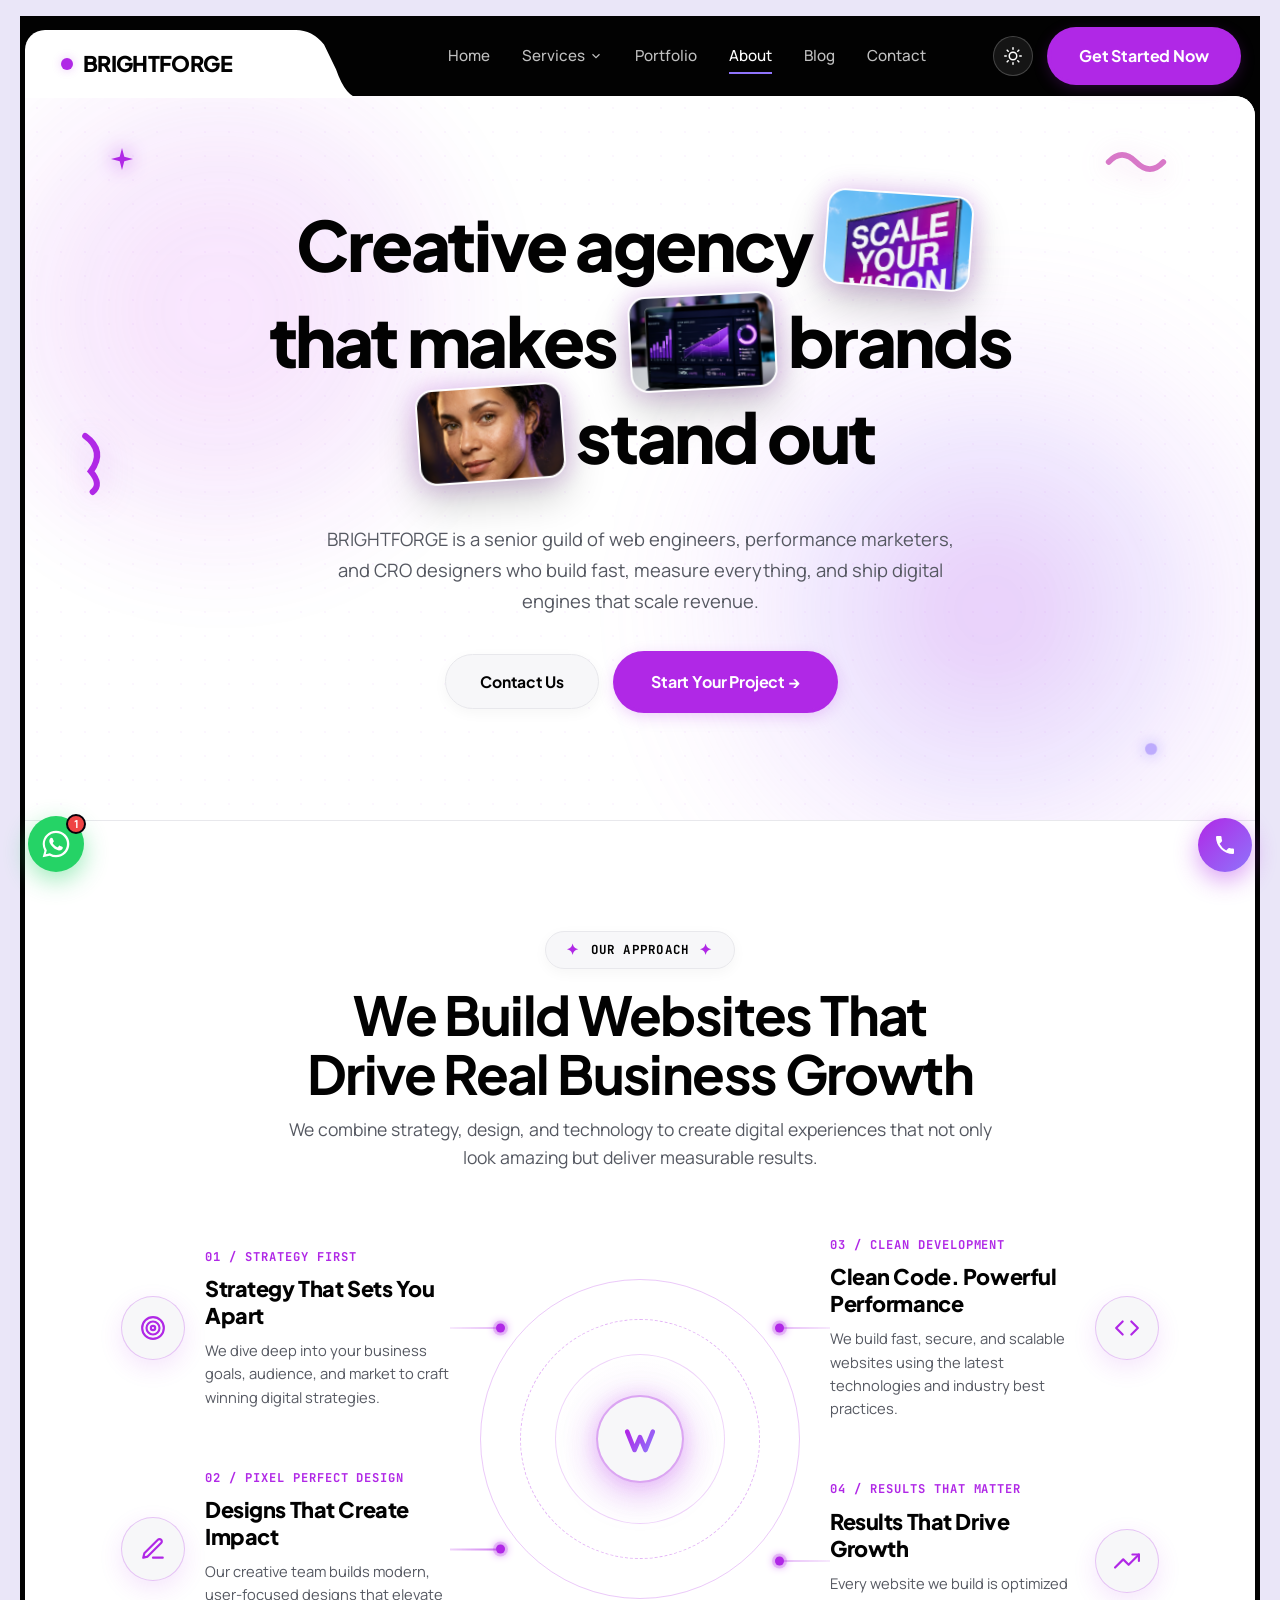
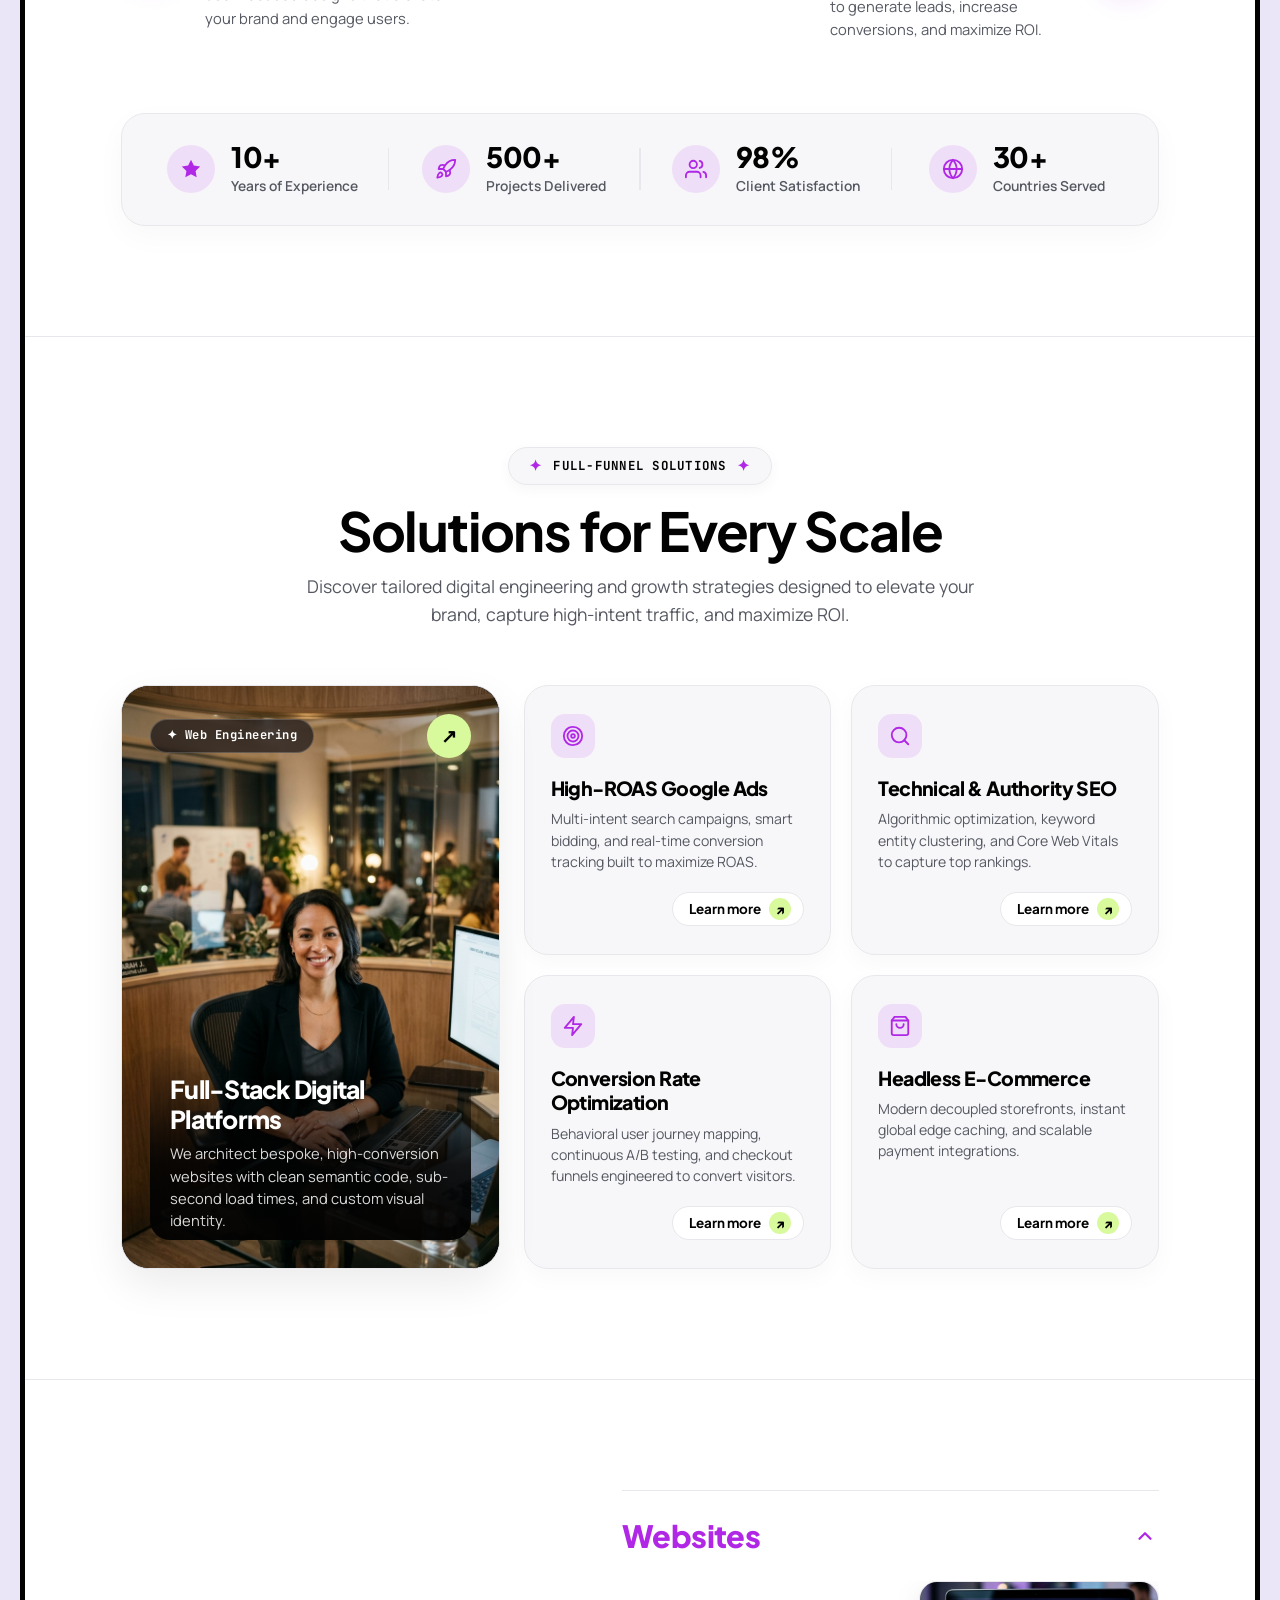
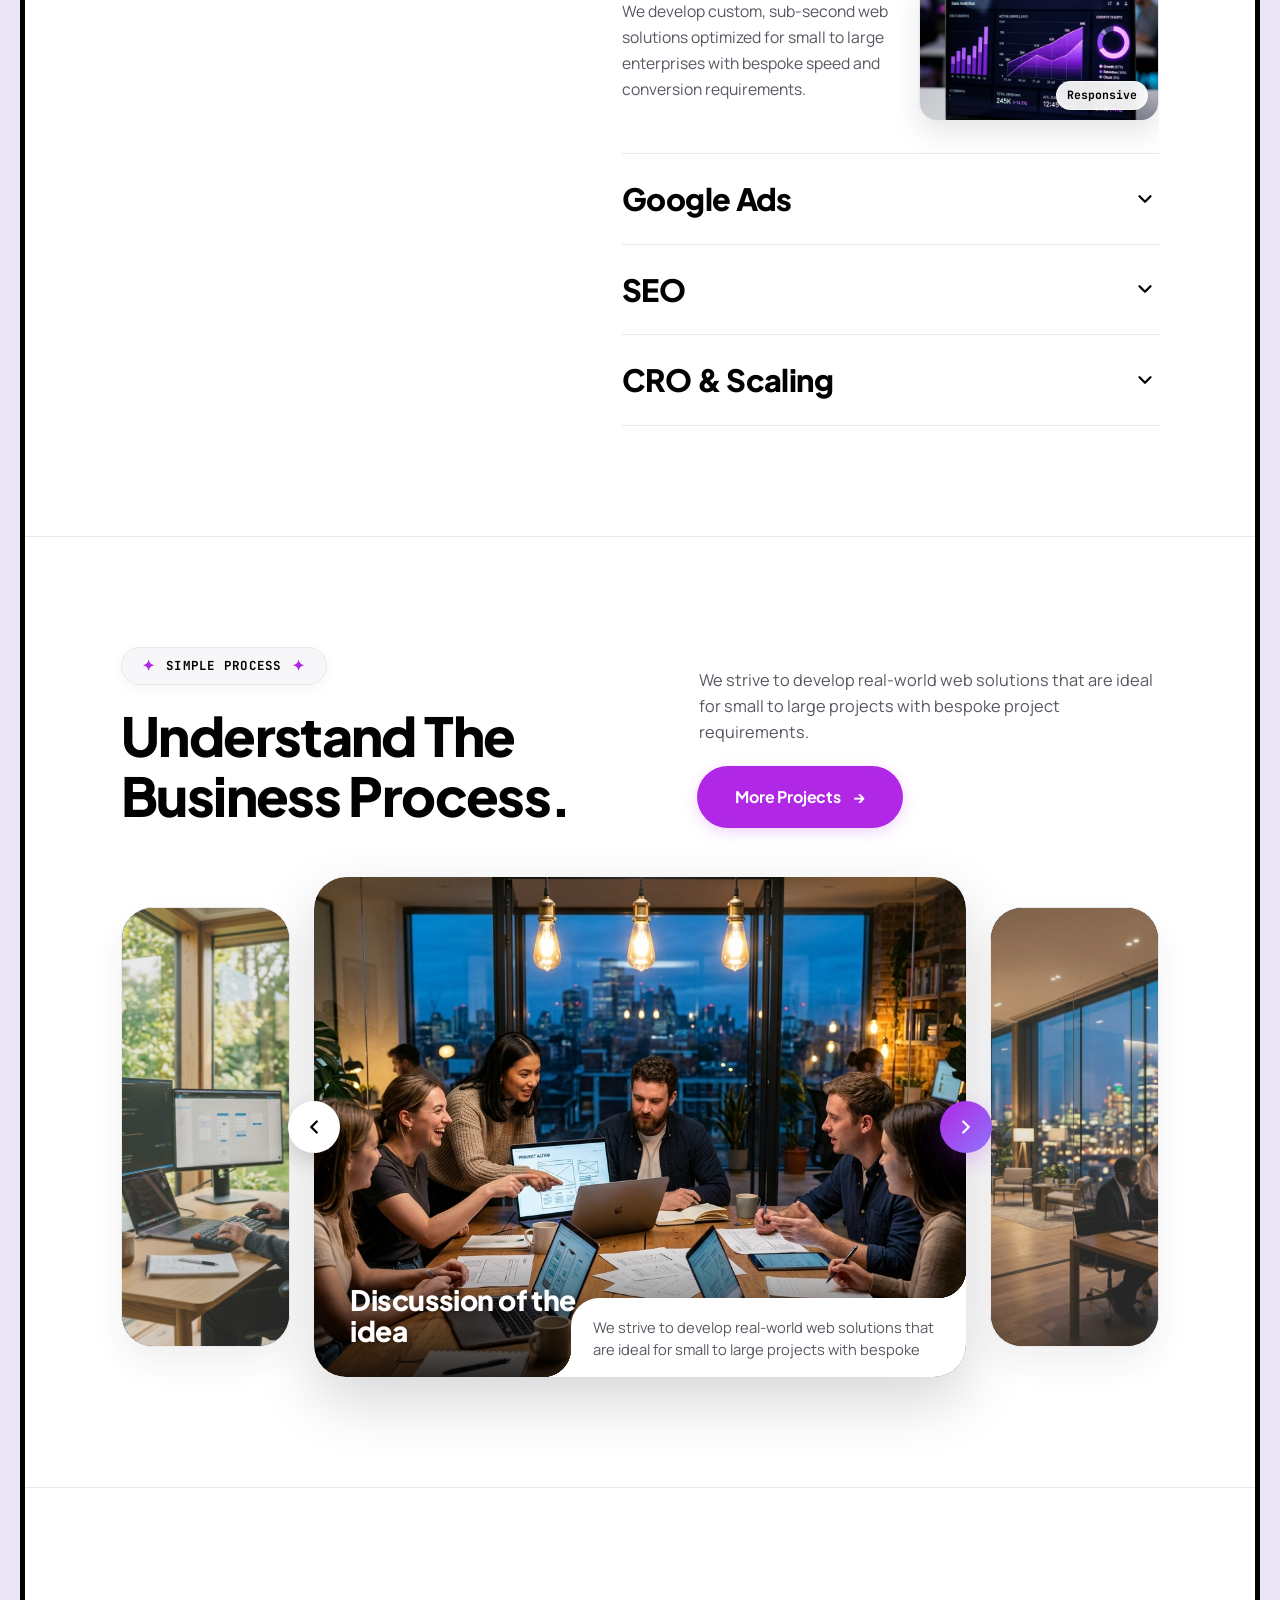
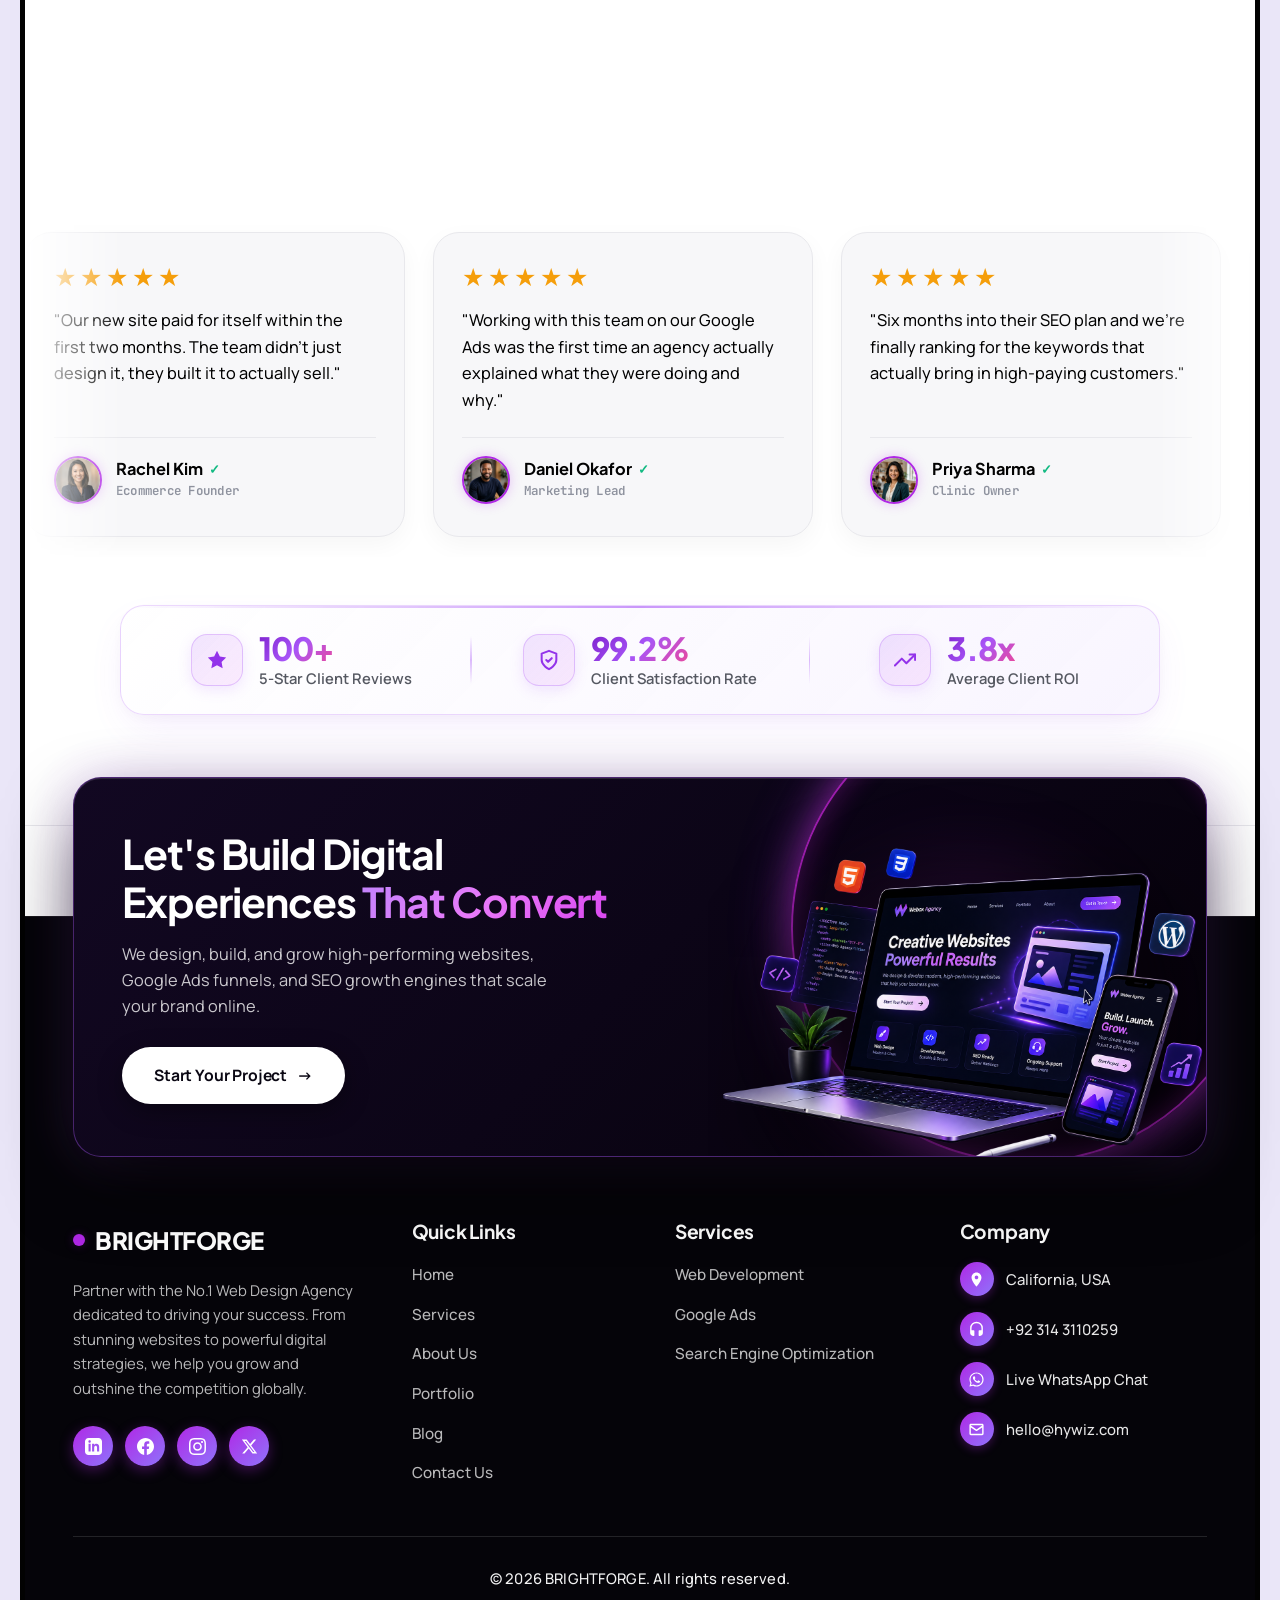
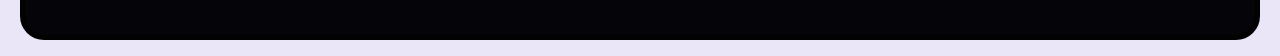
==== commit dede21d4: "Redesign trajectory section into Solutions for Every Scale Bento Grid matching Reference Image 2" ====
--- a/about.html
+++ b/about.html
@@ -376,73 +376,134 @@
       </section>
 
       <!-- ====================================================================
-           3. The Growth & Evolution Roadmap Timeline (2022 to 2026)
+           3. Solutions For Every Scale Bento Grid (Matching 2nd Reference Image)
            ==================================================================== -->
-      <section class="timeline-section">
+      <section class="solutions-bento-section" id="solutions">
         <div class="container">
           
+          <!-- Section Header -->
           <div class="section-header section-header-center reveal reveal-up">
-            <span class="section-tag-pill"><span class="pill-sparkle">✦</span> OUR TRAJECTORY <span class="pill-sparkle">✦</span></span>
-            <h2 class="section-title">From two engineers to a global digital powerhouse</h2>
-            <p class="section-subhead">A timeline of relentless engineering breakthroughs, strategic client wins, and rapid global scaling.</p>
-          </div>
-
-          <div class="timeline-container">
+            <span class="section-tag-pill"><span class="pill-sparkle">✦</span> FULL-FUNNEL SOLUTIONS <span class="pill-sparkle">✦</span></span>
+            <h2 class="section-title">Solutions for Every Scale</h2>
+            <p class="section-subhead">Discover tailored digital engineering and growth strategies designed to elevate your brand, capture high-intent traffic, and maximize ROI.</p>
+          </div>
+
+          <!-- Solutions 5-Card Bento Grid (1 Tall Hero Image Card + 4 Grid Cards) -->
+          <div class="solutions-bento-grid reveal reveal-up">
             
-            <!-- Milestone 1: 2022 -->
-            <div class="timeline-node-row reveal reveal-left">
-              <div class="timeline-card">
-                <span class="timeline-year-chip">2022 &bull; THE GENESIS</span>
-                <h3 class="timeline-milestone-title">Breaking Away From Slow Agencies</h3>
-                <p class="timeline-milestone-desc">
-                  Founded by senior engineers who walked away from top Silicon Valley agencies to build a fast, lean digital studio with zero bureaucracy and 100% transparent delivery.
+            <!-- Left Featured Hero Card (Spans 2 Rows Tall) -->
+            <div class="solutions-featured-card">
+              <img src="img/about_solutions_hero.jpg" alt="Bespoke Full-Stack Web Engineering and Architecture" class="solutions-featured-img" loading="lazy">
+              
+              <!-- Top Header Row -->
+              <div class="solutions-featured-top">
+                <span class="solutions-featured-badge">✦ Web Engineering</span>
+                <a href="service-web-development.html" class="solutions-featured-btn" aria-label="Explore Web Development">
+                  <span>&#8599;</span>
+                </a>
+              </div>
+
+              <!-- Bottom Content Overlay -->
+              <div class="solutions-featured-overlay">
+                <h3 class="solutions-featured-title">Full-Stack Digital Platforms</h3>
+                <p class="solutions-featured-desc">
+                  We architect bespoke, high-conversion websites with clean semantic code, sub-second load times, and custom visual identity.
                 </p>
-                <div class="timeline-metric-tag">✦ First 50 Web Projects Shipped</div>
-              </div>
-              <div class="timeline-pin" aria-hidden="true"></div>
-              <div></div>
-            </div>
-
-            <!-- Milestone 2: 2023 -->
-            <div class="timeline-node-row reverse reveal reveal-right">
-              <div class="timeline-card">
-                <span class="timeline-year-chip">2023 &bull; THE PERFORMANCE FRAMEWORK</span>
-                <h3 class="timeline-milestone-title">Engineering Sub-Second CRO Engines</h3>
-                <p class="timeline-milestone-desc">
-                  Developed our proprietary modular web architecture, achieving sub-0.8 second load times and unlocking an average 2.4x conversion lift across e-commerce and B2B clients.
-                </p>
-                <div class="timeline-metric-tag">✦ 99+ Google Lighthouse Benchmark</div>
-              </div>
-              <div class="timeline-pin" aria-hidden="true"></div>
-              <div></div>
-            </div>
-
-            <!-- Milestone 3: 2024 -->
-            <div class="timeline-node-row reveal reveal-left">
-              <div class="timeline-card">
-                <span class="timeline-year-chip">2024 &bull; GLOBAL SCALE</span>
-                <h3 class="timeline-milestone-title">$5M+ Paid Media & Multi-Country Expansion</h3>
-                <p class="timeline-milestone-desc">
-                  Scaled dedicated performance Google Ads and SEO divisions, managing over $5,000,000 in profitable client ad spend across North America, Europe, and the Middle East.
-                </p>
-                <div class="timeline-metric-tag">✦ 3.8x Average Return on Ad Spend (ROAS)</div>
-              </div>
-              <div class="timeline-pin" aria-hidden="true"></div>
-              <div></div>
-            </div>
-
-            <!-- Milestone 4: 2025-2026 -->
-            <div class="timeline-node-row reverse reveal reveal-right">
-              <div class="timeline-card">
-                <span class="timeline-year-chip">2025–2026 &bull; THE MODERN GUILD</span>
-                <h3 class="timeline-milestone-title">8,000+ Projects & Full-Funnel Dominance</h3>
-                <p class="timeline-milestone-desc">
-                  Now a full-spectrum digital guild delivering end-to-end web engineering, high-ROAS advertising, and authority SEO, recognized globally with a 98% client retention score.
-                </p>
-                <div class="timeline-metric-tag">✦ 8,000+ Delivered & Verified</div>
-              </div>
-              <div class="timeline-pin" aria-hidden="true"></div>
-              <div></div>
+              </div>
+            </div>
+
+            <!-- 4 Grid Cards (2x2 Layout) -->
+            <div class="solutions-cards-grid">
+              
+              <!-- Card 1: Google Ads -->
+              <div class="solutions-mini-card">
+                <div class="solutions-mini-icon-wrap" aria-hidden="true">
+                  <svg viewBox="0 0 24 24" fill="none" stroke="currentColor" stroke-width="2" stroke-linecap="round" stroke-linejoin="round">
+                    <circle cx="12" cy="12" r="10"></circle>
+                    <circle cx="12" cy="12" r="6"></circle>
+                    <circle cx="12" cy="12" r="2"></circle>
+                  </svg>
+                </div>
+                <div class="solutions-mini-body">
+                  <h4 class="solutions-mini-title">High-ROAS Google Ads</h4>
+                  <p class="solutions-mini-desc">
+                    Multi-intent search campaigns, smart bidding, and real-time conversion tracking built to maximize ROAS.
+                  </p>
+                </div>
+                <div class="solutions-mini-footer">
+                  <a href="service-google-ads.html" class="solutions-card-link">
+                    <span>Learn more</span>
+                    <span class="solutions-link-arrow">&#8599;</span>
+                  </a>
+                </div>
+              </div>
+
+              <!-- Card 2: Technical SEO -->
+              <div class="solutions-mini-card">
+                <div class="solutions-mini-icon-wrap" aria-hidden="true">
+                  <svg viewBox="0 0 24 24" fill="none" stroke="currentColor" stroke-width="2" stroke-linecap="round" stroke-linejoin="round">
+                    <circle cx="11" cy="11" r="8"></circle>
+                    <line x1="21" y1="21" x2="16.65" y2="16.65"></line>
+                  </svg>
+                </div>
+                <div class="solutions-mini-body">
+                  <h4 class="solutions-mini-title">Technical &amp; Authority SEO</h4>
+                  <p class="solutions-mini-desc">
+                    Algorithmic optimization, keyword entity clustering, and Core Web Vitals to capture top rankings.
+                  </p>
+                </div>
+                <div class="solutions-mini-footer">
+                  <a href="service-seo.html" class="solutions-card-link">
+                    <span>Learn more</span>
+                    <span class="solutions-link-arrow">&#8599;</span>
+                  </a>
+                </div>
+              </div>
+
+              <!-- Card 3: CRO Strategy -->
+              <div class="solutions-mini-card">
+                <div class="solutions-mini-icon-wrap" aria-hidden="true">
+                  <svg viewBox="0 0 24 24" fill="none" stroke="currentColor" stroke-width="2" stroke-linecap="round" stroke-linejoin="round">
+                    <polygon points="13 2 3 14 12 14 11 22 21 10 12 10 13 2"></polygon>
+                  </svg>
+                </div>
+                <div class="solutions-mini-body">
+                  <h4 class="solutions-mini-title">Conversion Rate Optimization</h4>
+                  <p class="solutions-mini-desc">
+                    Behavioral user journey mapping, continuous A/B testing, and checkout funnels engineered to convert visitors.
+                  </p>
+                </div>
+                <div class="solutions-mini-footer">
+                  <a href="services.html" class="solutions-card-link">
+                    <span>Learn more</span>
+                    <span class="solutions-link-arrow">&#8599;</span>
+                  </a>
+                </div>
+              </div>
+
+              <!-- Card 4: E-Commerce Architecture -->
+              <div class="solutions-mini-card">
+                <div class="solutions-mini-icon-wrap" aria-hidden="true">
+                  <svg viewBox="0 0 24 24" fill="none" stroke="currentColor" stroke-width="2" stroke-linecap="round" stroke-linejoin="round">
+                    <path d="M6 2L3 6v14a2 2 0 0 0 2 2h14a2 2 0 0 0 2-2V6l-3-4z"></path>
+                    <line x1="3" y1="6" x2="21" y2="6"></line>
+                    <path d="M16 10a4 4 0 0 1-8 0"></path>
+                  </svg>
+                </div>
+                <div class="solutions-mini-body">
+                  <h4 class="solutions-mini-title">Headless E-Commerce</h4>
+                  <p class="solutions-mini-desc">
+                    Modern decoupled storefronts, instant global edge caching, and scalable payment integrations.
+                  </p>
+                </div>
+                <div class="solutions-mini-footer">
+                  <a href="service-web-development.html" class="solutions-card-link">
+                    <span>Learn more</span>
+                    <span class="solutions-link-arrow">&#8599;</span>
+                  </a>
+                </div>
+              </div>
+
             </div>
 
           </div>
--- a/css/about.css
+++ b/css/about.css
@@ -663,126 +663,257 @@
 }
 
 /* --------------------------------------------------------------------------
-   3. The Growth & Evolution Roadmap Timeline (2022 to 2026)
+   3. Solutions For Every Scale Bento Grid (Matching 2nd Reference Image)
    -------------------------------------------------------------------------- */
-.timeline-section {
-  padding: 100px var(--side-padding);
-  background-color: var(--card-bg);
+.solutions-bento-section {
+  padding: 110px var(--side-padding);
+  background-color: var(--canvas-bg);
   position: relative;
   border-bottom: 1px solid var(--card-border);
 }
 
-.timeline-container {
-  position: relative;
-  max-width: 980px;
-  margin: 56px auto 0;
-}
-
-.timeline-container::before {
-  content: '';
+.solutions-bento-grid {
+  display: grid;
+  grid-template-columns: 1.12fr 1.88fr;
+  gap: 24px;
+  margin-top: 56px;
+  align-items: stretch;
+}
+
+/* Left Featured Card (Tall Hero Photo Card) */
+.solutions-featured-card {
+  position: relative;
+  border-radius: 28px;
+  overflow: hidden;
+  min-height: 540px;
+  display: flex;
+  flex-direction: column;
+  justify-content: space-between;
+  padding: 28px;
+  box-shadow: 0 16px 40px rgba(0, 0, 0, 0.08);
+  border: 1.5px solid var(--card-border);
+  background: #0D0B12;
+}
+
+.solutions-featured-img {
   position: absolute;
-  top: 30px;
-  bottom: 30px;
-  left: 50%;
-  width: 3px;
-  background: linear-gradient(180deg, #B028E6 0%, #8F74FB 50%, #C084FC 100%);
-  transform: translateX(-50%);
-  box-shadow: 0 0 16px rgba(176, 40, 230, 0.4);
-  border-radius: 4px;
-}
-
-.timeline-node-row {
+  top: 0;
+  left: 0;
+  width: 100%;
+  height: 100%;
+  object-fit: cover;
+  display: block;
+  transition: transform 0.6s cubic-bezier(0.16, 1, 0.3, 1);
+  z-index: 1;
+}
+
+.solutions-featured-card:hover .solutions-featured-img {
+  transform: scale(1.03);
+}
+
+.solutions-featured-top {
+  position: relative;
+  z-index: 2;
+  display: flex;
+  align-items: center;
+  justify-content: space-between;
+}
+
+.solutions-featured-badge {
+  display: inline-flex;
+  align-items: center;
+  gap: 8px;
+  padding: 6px 16px;
+  background: rgba(13, 11, 18, 0.65);
+  backdrop-filter: blur(10px);
+  -webkit-backdrop-filter: blur(10px);
+  border: 1px solid rgba(255, 255, 255, 0.2);
+  border-radius: var(--radius-pill);
+  font-family: var(--font-mono);
+  font-size: 0.76rem;
+  font-weight: 700;
+  color: #FFFFFF;
+  letter-spacing: 0.04em;
+}
+
+.solutions-featured-btn {
+  width: 44px;
+  height: 44px;
+  border-radius: 50%;
+  background: #D9F99D;
+  color: #020202;
+  display: flex;
+  align-items: center;
+  justify-content: center;
+  font-size: 1.2rem;
+  font-weight: 800;
+  text-decoration: none;
+  box-shadow: 0 8px 24px rgba(217, 249, 157, 0.4);
+  transition: all var(--transition-fast);
+}
+
+.solutions-featured-card:hover .solutions-featured-btn {
+  transform: scale(1.1) rotate(10deg);
+  background: #BEF264;
+}
+
+.solutions-featured-overlay {
+  position: relative;
+  z-index: 2;
+  margin-top: auto;
+  padding: 24px 20px 8px;
+  background: linear-gradient(180deg, transparent 0%, rgba(2, 2, 2, 0.88) 60%, rgba(2, 2, 2, 0.96) 100%);
+  border-radius: 20px;
+}
+
+.solutions-featured-title {
+  font-family: var(--font-heading);
+  font-size: 1.55rem;
+  font-weight: 800;
+  color: #FFFFFF;
+  margin-bottom: 8px;
+  line-height: 1.2;
+}
+
+.solutions-featured-desc {
+  font-size: 0.92rem;
+  color: rgba(255, 255, 255, 0.85);
+  line-height: 1.52;
+  margin: 0;
+  max-width: 36ch;
+}
+
+/* Right 4 Grid Cards (2x2 Layout) */
+.solutions-cards-grid {
   display: grid;
   grid-template-columns: 1fr 1fr;
-  gap: 64px;
-  position: relative;
-  margin-bottom: 48px;
-  align-items: center;
-}
-
-.timeline-node-row:last-child {
-  margin-bottom: 0;
-}
-
-.timeline-node-row.reverse {
-  direction: rtl;
-}
-
-.timeline-node-row.reverse .timeline-card {
-  direction: ltr;
-}
-
-.timeline-pin {
-  position: absolute;
-  top: 50%;
-  left: 50%;
-  transform: translate(-50%, -50%);
+  gap: 20px;
+}
+
+.solutions-mini-card {
+  background: var(--card-bg);
+  border: 1.5px solid var(--card-border);
+  border-radius: 24px;
+  padding: 28px 26px;
+  display: flex;
+  flex-direction: column;
+  justify-content: space-between;
+  box-shadow: 0 8px 24px rgba(0, 0, 0, 0.03);
+  transition: all var(--transition-smooth);
+}
+
+.solutions-mini-card:hover {
+  transform: translateY(-4px);
+  border-color: rgba(176, 40, 230, 0.4);
+  box-shadow: 0 16px 36px rgba(176, 40, 230, 0.12);
+}
+
+[data-theme="dark"] .solutions-mini-card {
+  background: rgba(22, 17, 34, 0.65);
+  border-color: rgba(255, 255, 255, 0.08);
+}
+
+.solutions-mini-icon-wrap {
+  width: 44px;
+  height: 44px;
+  border-radius: 14px;
+  background: rgba(176, 40, 230, 0.12);
+  color: var(--primary);
+  display: flex;
+  align-items: center;
+  justify-content: center;
+  margin-bottom: 18px;
+  transition: transform var(--transition-fast);
+}
+
+.solutions-mini-card:hover .solutions-mini-icon-wrap {
+  transform: scale(1.08);
+  background: linear-gradient(135deg, #B028E6 0%, #8F74FB 100%);
+  color: #FFFFFF;
+}
+
+.solutions-mini-icon-wrap svg {
+  width: 22px;
+  height: 22px;
+}
+
+.solutions-mini-title {
+  font-family: var(--font-heading);
+  font-size: 1.22rem;
+  font-weight: 800;
+  color: var(--text-primary);
+  margin-bottom: 8px;
+  line-height: 1.25;
+}
+
+.solutions-mini-desc {
+  font-size: 0.88rem;
+  color: var(--text-secondary);
+  line-height: 1.5;
+  margin: 0 0 20px;
+}
+
+.solutions-mini-footer {
+  margin-top: auto;
+  display: flex;
+  justify-content: flex-end;
+}
+
+.solutions-card-link {
+  display: inline-flex;
+  align-items: center;
+  gap: 8px;
+  padding: 5px 12px 5px 16px;
+  background: var(--canvas-bg);
+  border: 1px solid var(--card-border);
+  border-radius: var(--radius-pill);
+  font-family: var(--font-heading);
+  font-size: 0.84rem;
+  font-weight: 700;
+  color: var(--text-primary);
+  text-decoration: none;
+  transition: all var(--transition-fast);
+}
+
+.solutions-card-link:hover {
+  border-color: var(--primary);
+  color: var(--primary);
+  transform: translateX(2px);
+}
+
+.solutions-link-arrow {
   width: 22px;
   height: 22px;
   border-radius: 50%;
-  background: #FFFFFF;
-  border: 4px solid var(--primary);
-  box-shadow: 0 0 18px var(--primary-glow), 0 0 0 4px rgba(176, 40, 230, 0.2);
-  z-index: 3;
-}
-
-[data-theme="dark"] .timeline-pin {
-  background: #0D0B12;
-}
-
-.timeline-card {
-  background: var(--canvas-bg);
-  border: 1.5px solid var(--card-border);
-  border-radius: 24px;
-  padding: 36px 32px;
-  box-shadow: 0 10px 30px rgba(0, 0, 0, 0.04);
-  transition: all var(--transition-smooth);
-  position: relative;
-}
-
-.timeline-card:hover {
-  transform: translateY(-4px);
-  border-color: var(--primary);
-  box-shadow: 0 20px 45px rgba(176, 40, 230, 0.14);
-}
-
-.timeline-year-chip {
-  display: inline-block;
-  font-family: var(--font-mono);
-  font-size: 0.82rem;
+  background: #D9F99D;
+  color: #020202;
+  display: flex;
+  align-items: center;
+  justify-content: center;
+  font-size: 0.85rem;
   font-weight: 800;
-  color: #FFFFFF;
-  background: linear-gradient(135deg, #B028E6 0%, #8F74FB 100%);
-  padding: 4px 14px;
-  border-radius: var(--radius-pill);
-  margin-bottom: 12px;
-  letter-spacing: 0.05em;
-  box-shadow: 0 3px 10px rgba(176, 40, 230, 0.35);
-}
-
-.timeline-milestone-title {
-  font-family: var(--font-heading);
-  font-size: 1.35rem;
-  font-weight: 800;
-  color: var(--text-primary);
-  margin-bottom: 10px;
-}
-
-.timeline-milestone-desc {
-  font-size: 0.92rem;
-  color: var(--text-secondary);
-  line-height: 1.6;
-}
-
-.timeline-metric-tag {
-  display: inline-flex;
-  align-items: center;
-  gap: 6px;
-  margin-top: 16px;
-  font-family: var(--font-mono);
-  font-size: 0.8rem;
-  font-weight: 700;
-  color: var(--primary);
+  transition: transform var(--transition-fast);
+}
+
+.solutions-card-link:hover .solutions-link-arrow {
+  transform: rotate(10deg);
+  background: #BEF264;
+}
+
+@media (max-width: 1024px) {
+  .solutions-bento-grid {
+    grid-template-columns: 1fr;
+    gap: 24px;
+  }
+  .solutions-featured-card {
+    min-height: 420px;
+  }
+}
+
+@media (max-width: 640px) {
+  .solutions-cards-grid {
+    grid-template-columns: 1fr;
+  }
 }
 
 /* --------------------------------------------------------------------------
@@ -1288,39 +1419,35 @@
   position: absolute;
   bottom: 0;
   right: 0;
-  background: var(--canvas-bg);
+  background-color: var(--canvas-bg);
   border-top-left-radius: 28px;
-  padding: 20px 28px 18px 24px;
-  max-width: 390px;
+  padding: 18px 24px 16px 22px;
+  max-width: 395px;
   z-index: 5;
   border: none;
 }
 
-/* Inverted Top-Right Fillet Curve */
+/* Inverted Top-Right Fillet Curve (Pure Radial Gradient Transition) */
 .culture-card-notch::before {
   content: '';
   position: absolute;
-  top: -24px;
+  top: -28px;
   right: 0;
-  width: 24px;
-  height: 24px;
-  background: transparent;
-  border-bottom-right-radius: 24px;
-  box-shadow: 8px 8px 0 var(--canvas-bg);
+  width: 28px;
+  height: 28px;
+  background: radial-gradient(circle at 0 0, transparent 28px, var(--canvas-bg) 28.5px);
   pointer-events: none;
 }
 
-/* Inverted Bottom-Left Fillet Curve */
+/* Inverted Bottom-Left Fillet Curve (Pure Radial Gradient Transition) */
 .culture-card-notch::after {
   content: '';
   position: absolute;
   bottom: 0;
-  left: -24px;
-  width: 24px;
-  height: 24px;
-  background: transparent;
-  border-bottom-right-radius: 24px;
-  box-shadow: 8px 8px 0 var(--canvas-bg);
+  left: -28px;
+  width: 28px;
+  height: 28px;
+  background: radial-gradient(circle at 0 0, transparent 28px, var(--canvas-bg) 28.5px);
   pointer-events: none;
 }
 
@@ -1414,6 +1541,8 @@
   .culture-card-notch::after {
     display: none;
   }
+}
+
 /* --------------------------------------------------------------------------
    7. Testimonials & Client Feedback Section (Exact Home Page Match)
    -------------------------------------------------------------------------- */
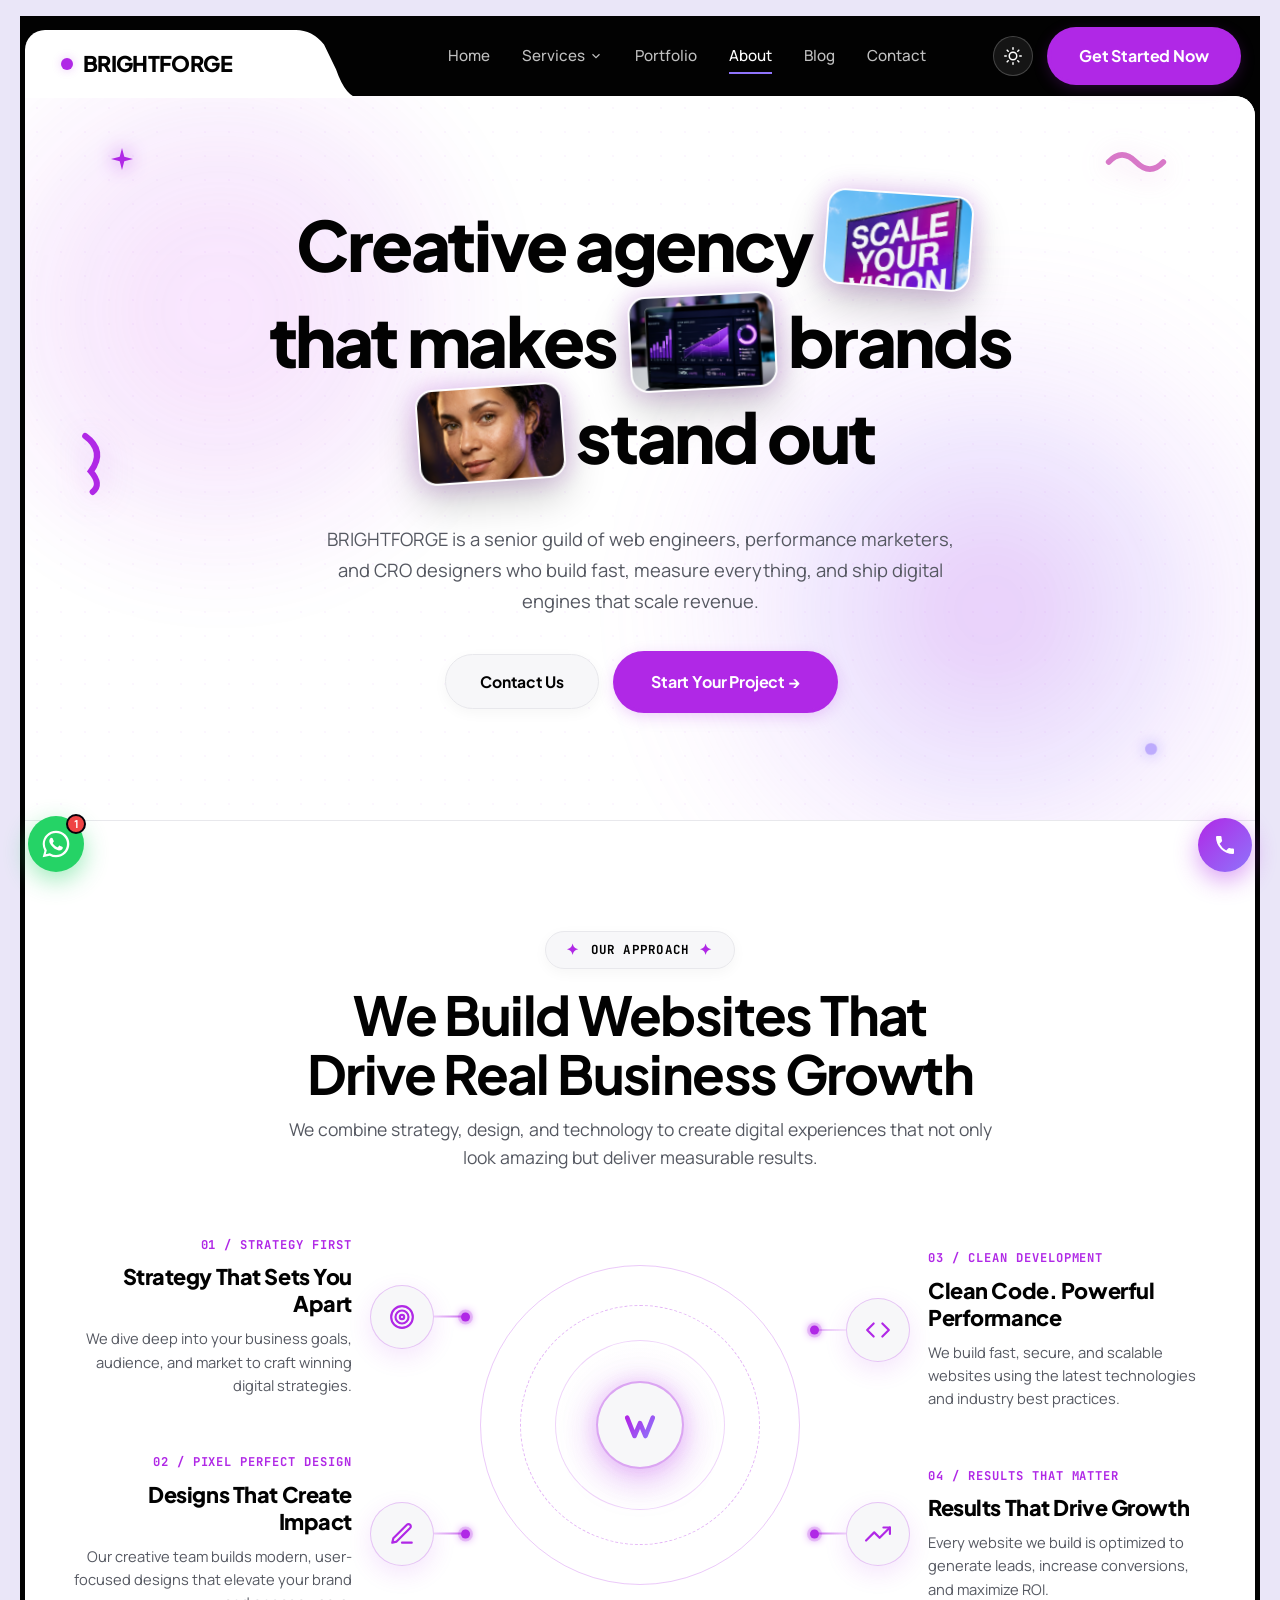
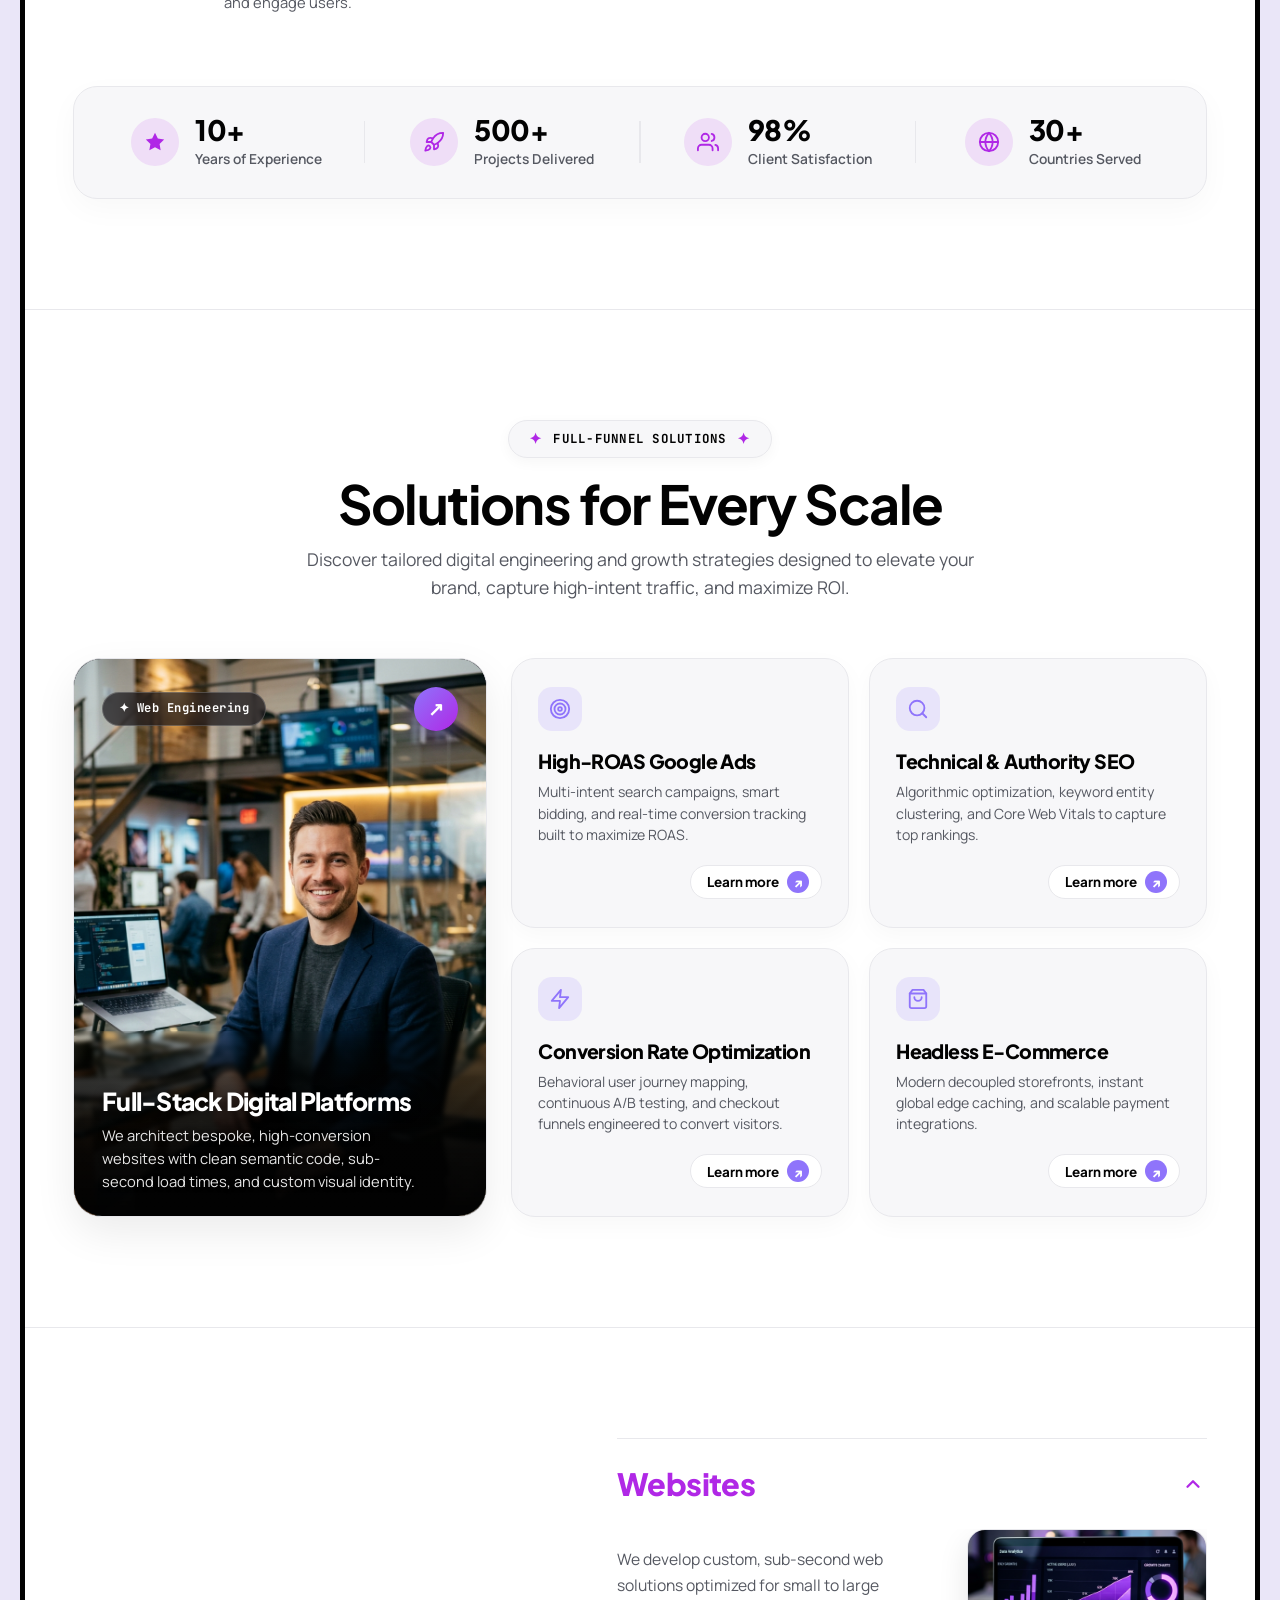
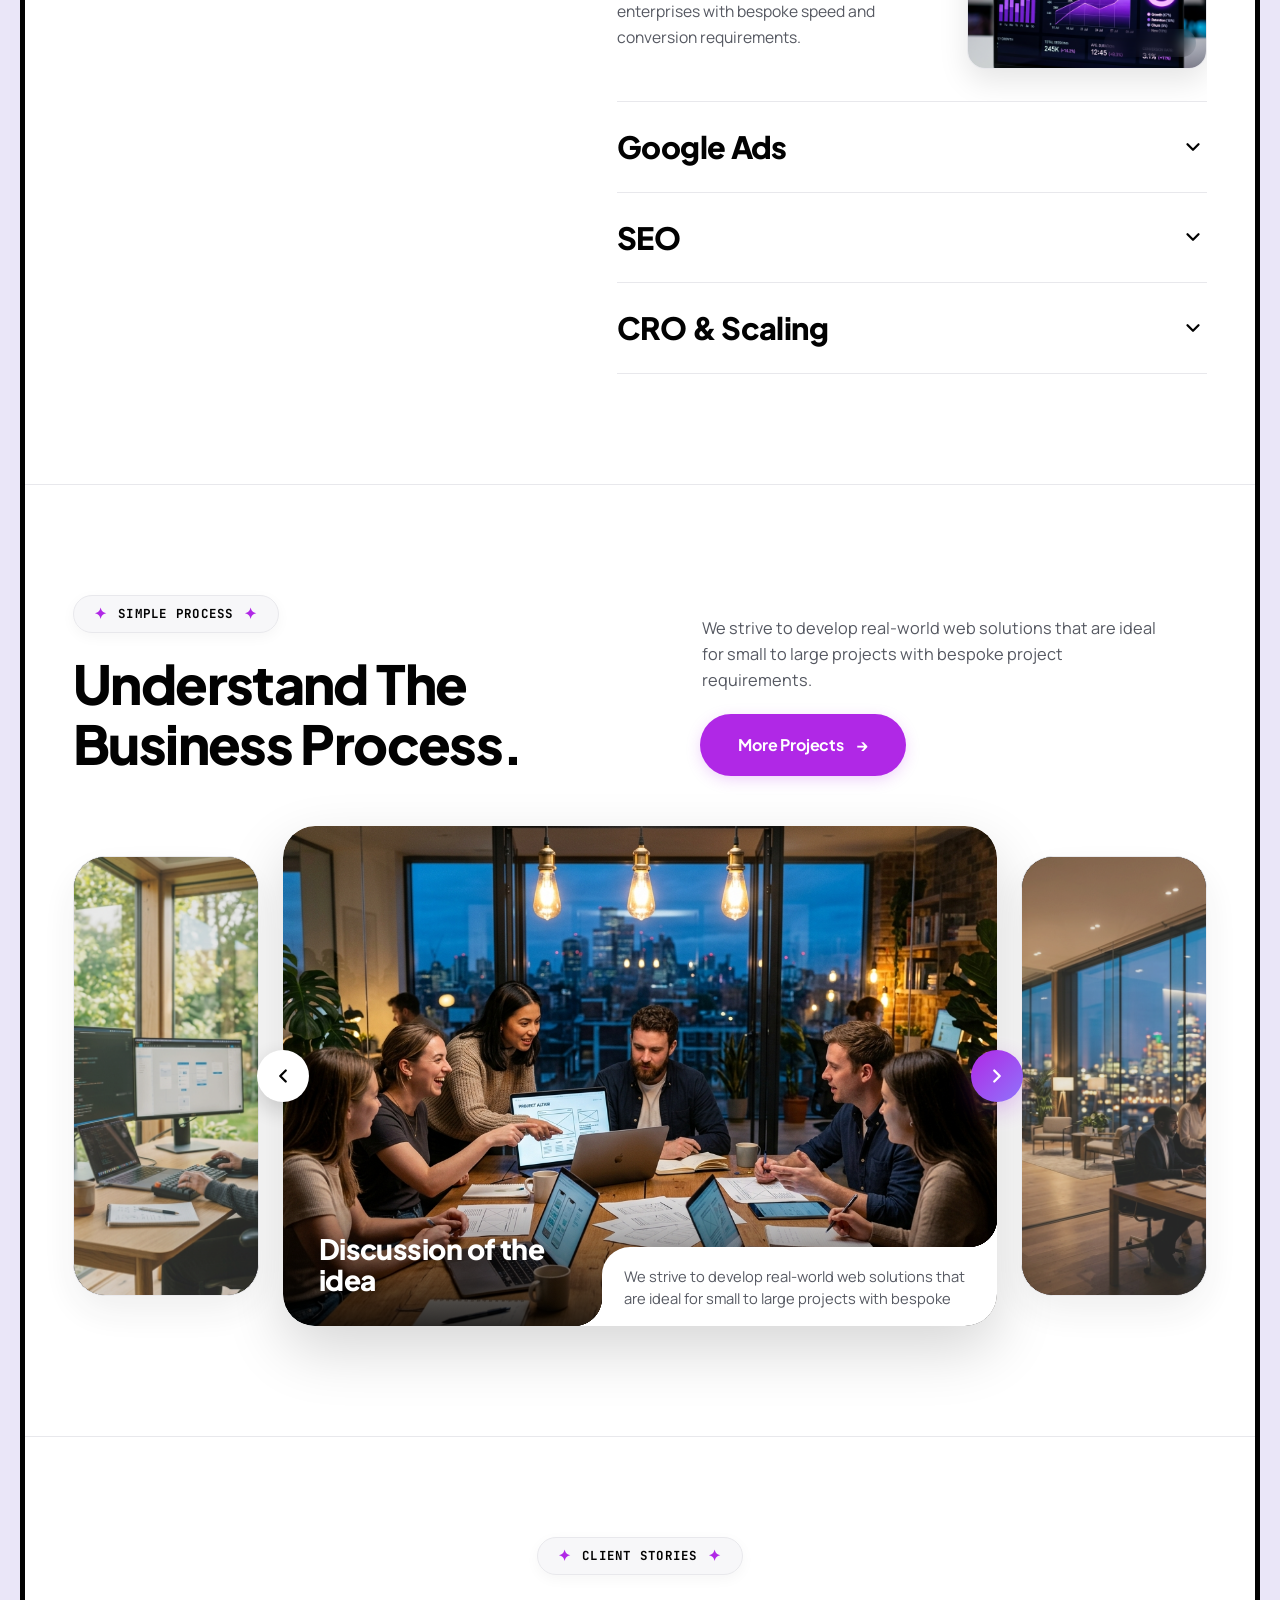
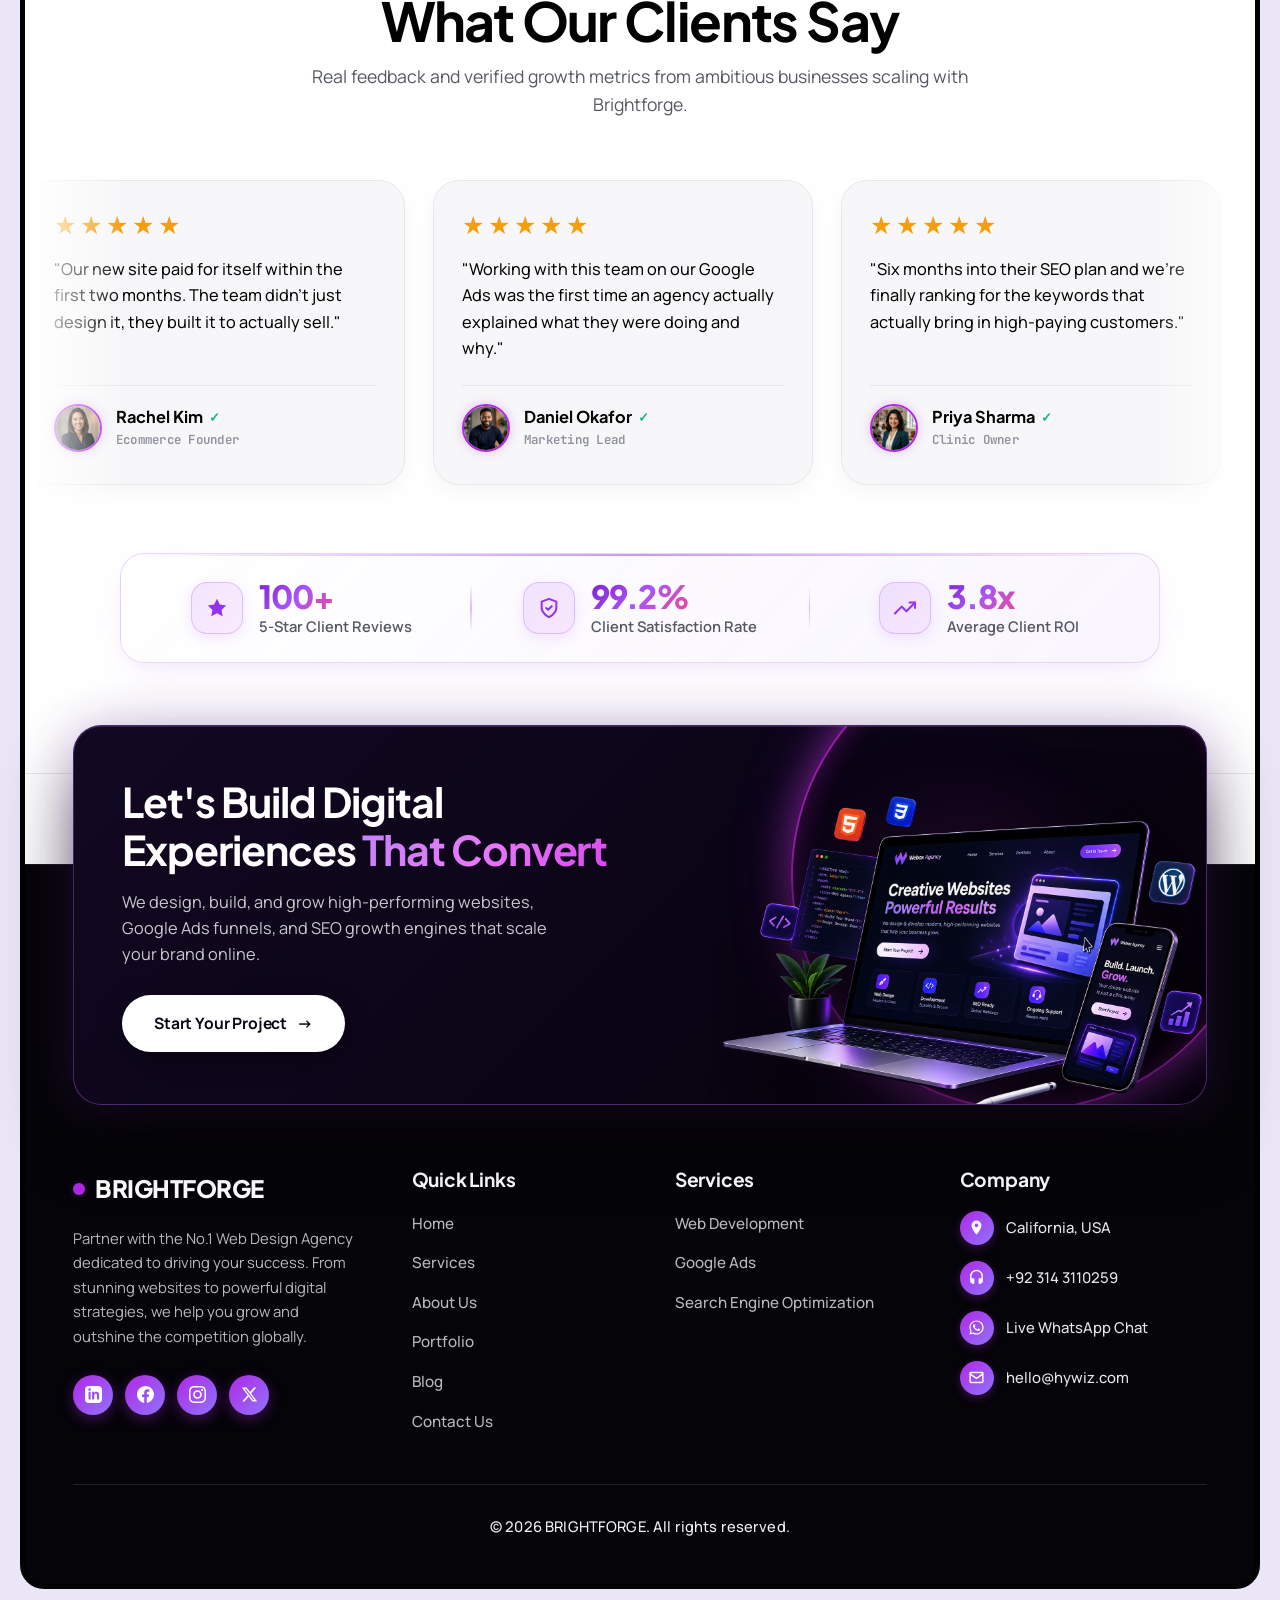
==== commit ff88633d: "Fix Central Orbital diagram symmetry making left and right spacing and icon alignment 100% equal" ====
--- a/about.html
+++ b/about.html
@@ -193,6 +193,11 @@
               
               <!-- Card 01 -->
               <div class="diagram-feature-card card-left card-top">
+                <div class="diagram-card-text">
+                  <span class="diagram-step-tag">01 / STRATEGY FIRST</span>
+                  <h3 class="diagram-step-title">Strategy That Sets You Apart</h3>
+                  <p class="diagram-step-desc">We dive deep into your business goals, audience, and market to craft winning digital strategies.</p>
+                </div>
                 <div class="diagram-icon-badge" aria-hidden="true">
                   <!-- Target / Bullseye Icon -->
                   <svg viewBox="0 0 24 24" fill="none" stroke="currentColor" stroke-width="2" stroke-linecap="round" stroke-linejoin="round">
@@ -201,11 +206,6 @@
                     <circle cx="12" cy="12" r="2"></circle>
                   </svg>
                 </div>
-                <div class="diagram-card-text">
-                  <span class="diagram-step-tag">01 / STRATEGY FIRST</span>
-                  <h3 class="diagram-step-title">Strategy That Sets You Apart</h3>
-                  <p class="diagram-step-desc">We dive deep into your business goals, audience, and market to craft winning digital strategies.</p>
-                </div>
                 <div class="diagram-connector connector-left-top" aria-hidden="true">
                   <span class="diagram-connector-line"></span>
                   <span class="diagram-connector-node"></span>
@@ -214,17 +214,17 @@
 
               <!-- Card 02 -->
               <div class="diagram-feature-card card-left card-bottom">
+                <div class="diagram-card-text">
+                  <span class="diagram-step-tag">02 / PIXEL PERFECT DESIGN</span>
+                  <h3 class="diagram-step-title">Designs That Create Impact</h3>
+                  <p class="diagram-step-desc">Our creative team builds modern, user-focused designs that elevate your brand and engage users.</p>
+                </div>
                 <div class="diagram-icon-badge" aria-hidden="true">
                   <!-- Edit / Pencil Icon -->
                   <svg viewBox="0 0 24 24" fill="none" stroke="currentColor" stroke-width="2" stroke-linecap="round" stroke-linejoin="round">
                     <path d="M12 20h9"></path>
                     <path d="M16.5 3.5a2.121 2.121 0 0 1 3 3L7 19l-4 1 1-4L16.5 3.5z"></path>
                   </svg>
-                </div>
-                <div class="diagram-card-text">
-                  <span class="diagram-step-tag">02 / PIXEL PERFECT DESIGN</span>
-                  <h3 class="diagram-step-title">Designs That Create Impact</h3>
-                  <p class="diagram-step-desc">Our creative team builds modern, user-focused designs that elevate your brand and engage users.</p>
                 </div>
                 <div class="diagram-connector connector-left-bottom" aria-hidden="true">
                   <span class="diagram-connector-line"></span>
@@ -263,11 +263,6 @@
                   <span class="diagram-connector-node"></span>
                   <span class="diagram-connector-line"></span>
                 </div>
-                <div class="diagram-card-text">
-                  <span class="diagram-step-tag">03 / CLEAN DEVELOPMENT</span>
-                  <h3 class="diagram-step-title">Clean Code. Powerful Performance</h3>
-                  <p class="diagram-step-desc">We build fast, secure, and scalable websites using the latest technologies and industry best practices.</p>
-                </div>
                 <div class="diagram-icon-badge" aria-hidden="true">
                   <!-- Code Brackets Icon -->
                   <svg viewBox="0 0 24 24" fill="none" stroke="currentColor" stroke-width="2" stroke-linecap="round" stroke-linejoin="round">
@@ -275,6 +270,11 @@
                     <polyline points="8 6 2 12 8 18"></polyline>
                   </svg>
                 </div>
+                <div class="diagram-card-text">
+                  <span class="diagram-step-tag">03 / CLEAN DEVELOPMENT</span>
+                  <h3 class="diagram-step-title">Clean Code. Powerful Performance</h3>
+                  <p class="diagram-step-desc">We build fast, secure, and scalable websites using the latest technologies and industry best practices.</p>
+                </div>
               </div>
 
               <!-- Card 04 -->
@@ -282,11 +282,6 @@
                 <div class="diagram-connector connector-right-bottom" aria-hidden="true">
                   <span class="diagram-connector-node"></span>
                   <span class="diagram-connector-line"></span>
-                </div>
-                <div class="diagram-card-text">
-                  <span class="diagram-step-tag">04 / RESULTS THAT MATTER</span>
-                  <h3 class="diagram-step-title">Results That Drive Growth</h3>
-                  <p class="diagram-step-desc">Every website we build is optimized to generate leads, increase conversions, and maximize ROI.</p>
                 </div>
                 <div class="diagram-icon-badge" aria-hidden="true">
                   <!-- Trending / Growth Chart Icon -->
@@ -294,6 +289,11 @@
                     <polyline points="23 6 13.5 15.5 8.5 10.5 1 18"></polyline>
                     <polyline points="17 6 23 6 23 12"></polyline>
                   </svg>
+                </div>
+                <div class="diagram-card-text">
+                  <span class="diagram-step-tag">04 / RESULTS THAT MATTER</span>
+                  <h3 class="diagram-step-title">Results That Drive Growth</h3>
+                  <p class="diagram-step-desc">Every website we build is optimized to generate leads, increase conversions, and maximize ROI.</p>
                 </div>
               </div>
 
--- a/css/about.css
+++ b/css/about.css
@@ -9,7 +9,7 @@
    -------------------------------------------------------------------------- */
 .about-hero-section {
   position: relative;
-  padding: 100px var(--side-padding) 110px;
+  padding: 100px 0 110px;
   background-color: var(--canvas-bg);
   overflow: hidden;
   border-top-right-radius: 20px;
@@ -316,7 +316,7 @@
    2. Central Core Orbital Approach Diagram (Matching Reference Design)
    -------------------------------------------------------------------------- */
 .approach-diagram-section {
-  padding: 110px var(--side-padding);
+  padding: 110px 0;
   background-color: var(--canvas-bg);
   position: relative;
   border-bottom: 1px solid var(--card-border);
@@ -327,33 +327,61 @@
   display: grid;
   grid-template-columns: 1fr 340px 1fr;
   align-items: center;
-  gap: 20px;
-  position: relative;
-  margin: 64px 0 72px;
+  gap: 36px;
+  position: relative;
+  margin: 64px auto 72px;
+  max-width: 100%;
 }
 
 .diagram-col {
   display: flex;
   flex-direction: column;
-  gap: 60px;
+  gap: 56px;
   position: relative;
   z-index: 3;
 }
 
+.diagram-col-left {
+  align-items: flex-end;
+}
+
+.diagram-col-right {
+  align-items: flex-start;
+}
+
 .diagram-feature-card {
   display: flex;
   align-items: center;
-  gap: 20px;
-  position: relative;
+  gap: 18px;
+  position: relative;
+  width: 100%;
+  max-width: 440px;
 }
 
 .card-left {
+  justify-content: flex-end;
+  text-align: right;
+}
+
+.card-right {
+  justify-content: flex-start;
   text-align: left;
 }
 
-.card-right {
-  text-align: left;
-  flex-direction: row;
+.diagram-card-text {
+  flex: 1;
+}
+
+.card-left .diagram-card-text {
+  display: flex;
+  flex-direction: column;
+  align-items: flex-end;
+}
+
+.card-right .diagram-card-text {
+  display: flex;
+  flex-direction: column;
+  align-items: flex-start;
 }
 
 /* Icon Badges */
@@ -385,10 +413,6 @@
   box-shadow: 0 12px 30px var(--primary-glow);
 }
 
-.diagram-card-text {
-  flex: 1;
-}
-
 .diagram-step-tag {
   font-family: var(--font-mono);
   font-size: 0.76rem;
@@ -430,14 +454,14 @@
 
 .connector-left-top,
 .connector-left-bottom {
-  right: -55px;
-  width: 55px;
+  right: -36px;
+  width: 36px;
 }
 
 .connector-right-top,
 .connector-right-bottom {
-  left: -55px;
-  width: 55px;
+  left: -36px;
+  width: 36px;
 }
 
 .diagram-connector-line {
@@ -666,7 +690,7 @@
    3. Solutions For Every Scale Bento Grid (Matching 2nd Reference Image)
    -------------------------------------------------------------------------- */
 .solutions-bento-section {
-  padding: 110px var(--side-padding);
+  padding: 110px 0;
   background-color: var(--canvas-bg);
   position: relative;
   border-bottom: 1px solid var(--card-border);
@@ -740,30 +764,34 @@
   width: 44px;
   height: 44px;
   border-radius: 50%;
-  background: #D9F99D;
-  color: #020202;
+  background: linear-gradient(135deg, #8F74FB 0%, #B028E6 100%);
+  color: #FFFFFF;
   display: flex;
   align-items: center;
   justify-content: center;
   font-size: 1.2rem;
   font-weight: 800;
   text-decoration: none;
-  box-shadow: 0 8px 24px rgba(217, 249, 157, 0.4);
+  box-shadow: 0 8px 24px rgba(143, 116, 251, 0.45);
   transition: all var(--transition-fast);
 }
 
 .solutions-featured-card:hover .solutions-featured-btn {
   transform: scale(1.1) rotate(10deg);
-  background: #BEF264;
+  box-shadow: 0 10px 28px rgba(176, 40, 230, 0.6);
 }
 
 .solutions-featured-overlay {
-  position: relative;
-  z-index: 2;
-  margin-top: auto;
-  padding: 24px 20px 8px;
-  background: linear-gradient(180deg, transparent 0%, rgba(2, 2, 2, 0.88) 60%, rgba(2, 2, 2, 0.96) 100%);
-  border-radius: 20px;
+  position: absolute;
+  bottom: 0;
+  left: 0;
+  right: 0;
+  z-index: 3;
+  padding: 56px 28px 24px;
+  background: linear-gradient(180deg, transparent 0%, rgba(2, 2, 2, 0.7) 25%, rgba(2, 2, 2, 0.94) 65%, #020202 100%);
+  border-bottom-left-radius: 28px;
+  border-bottom-right-radius: 28px;
+  backdrop-filter: blur(2px);
 }
 
 .solutions-featured-title {
@@ -773,14 +801,16 @@
   color: #FFFFFF;
   margin-bottom: 8px;
   line-height: 1.2;
+  text-shadow: 0 2px 8px rgba(0, 0, 0, 0.5);
 }
 
 .solutions-featured-desc {
   font-size: 0.92rem;
-  color: rgba(255, 255, 255, 0.85);
-  line-height: 1.52;
+  color: rgba(255, 255, 255, 0.9);
+  line-height: 1.54;
   margin: 0;
   max-width: 36ch;
+  text-shadow: 0 1px 4px rgba(0, 0, 0, 0.6);
 }
 
 /* Right 4 Grid Cards (2x2 Layout) */
@@ -804,8 +834,8 @@
 
 .solutions-mini-card:hover {
   transform: translateY(-4px);
-  border-color: rgba(176, 40, 230, 0.4);
-  box-shadow: 0 16px 36px rgba(176, 40, 230, 0.12);
+  border-color: rgba(143, 116, 251, 0.45);
+  box-shadow: 0 16px 36px rgba(143, 116, 251, 0.14);
 }
 
 [data-theme="dark"] .solutions-mini-card {
@@ -817,8 +847,8 @@
   width: 44px;
   height: 44px;
   border-radius: 14px;
-  background: rgba(176, 40, 230, 0.12);
-  color: var(--primary);
+  background: rgba(143, 116, 251, 0.14);
+  color: #8F74FB;
   display: flex;
   align-items: center;
   justify-content: center;
@@ -876,8 +906,8 @@
 }
 
 .solutions-card-link:hover {
-  border-color: var(--primary);
-  color: var(--primary);
+  border-color: var(--secondary-purple);
+  color: var(--secondary-purple);
   transform: translateX(2px);
 }
 
@@ -885,19 +915,19 @@
   width: 22px;
   height: 22px;
   border-radius: 50%;
-  background: #D9F99D;
-  color: #020202;
+  background: #8F74FB;
+  color: #FFFFFF;
   display: flex;
   align-items: center;
   justify-content: center;
   font-size: 0.85rem;
   font-weight: 800;
-  transition: transform var(--transition-fast);
+  transition: all var(--transition-fast);
 }
 
 .solutions-card-link:hover .solutions-link-arrow {
   transform: rotate(10deg);
-  background: #BEF264;
+  background: #B028E6;
 }
 
 @media (max-width: 1024px) {
@@ -920,7 +950,7 @@
    4. Business Approach & Interactive Discipline Showcase (Matching Reference)
    -------------------------------------------------------------------------- */
 .approach-section {
-  padding: 110px var(--side-padding);
+  padding: 110px 0;
   background-color: var(--canvas-bg);
   position: relative;
   border-bottom: 1px solid var(--card-border);
@@ -1147,7 +1177,7 @@
    5. Senior Leadership & Engineering Guild Showcase
    -------------------------------------------------------------------------- */
 .guild-section {
-  padding: 100px var(--side-padding);
+  padding: 100px 0;
   background-color: var(--card-bg);
   position: relative;
   border-bottom: 1px solid var(--card-border);
@@ -1267,7 +1297,7 @@
    6. Studio Process & Interactive Showcase (Matching Reference Design)
    -------------------------------------------------------------------------- */
 .culture-section {
-  padding: 110px var(--side-padding);
+  padding: 110px 0;
   background-color: var(--canvas-bg);
   position: relative;
   border-bottom: 1px solid var(--card-border);
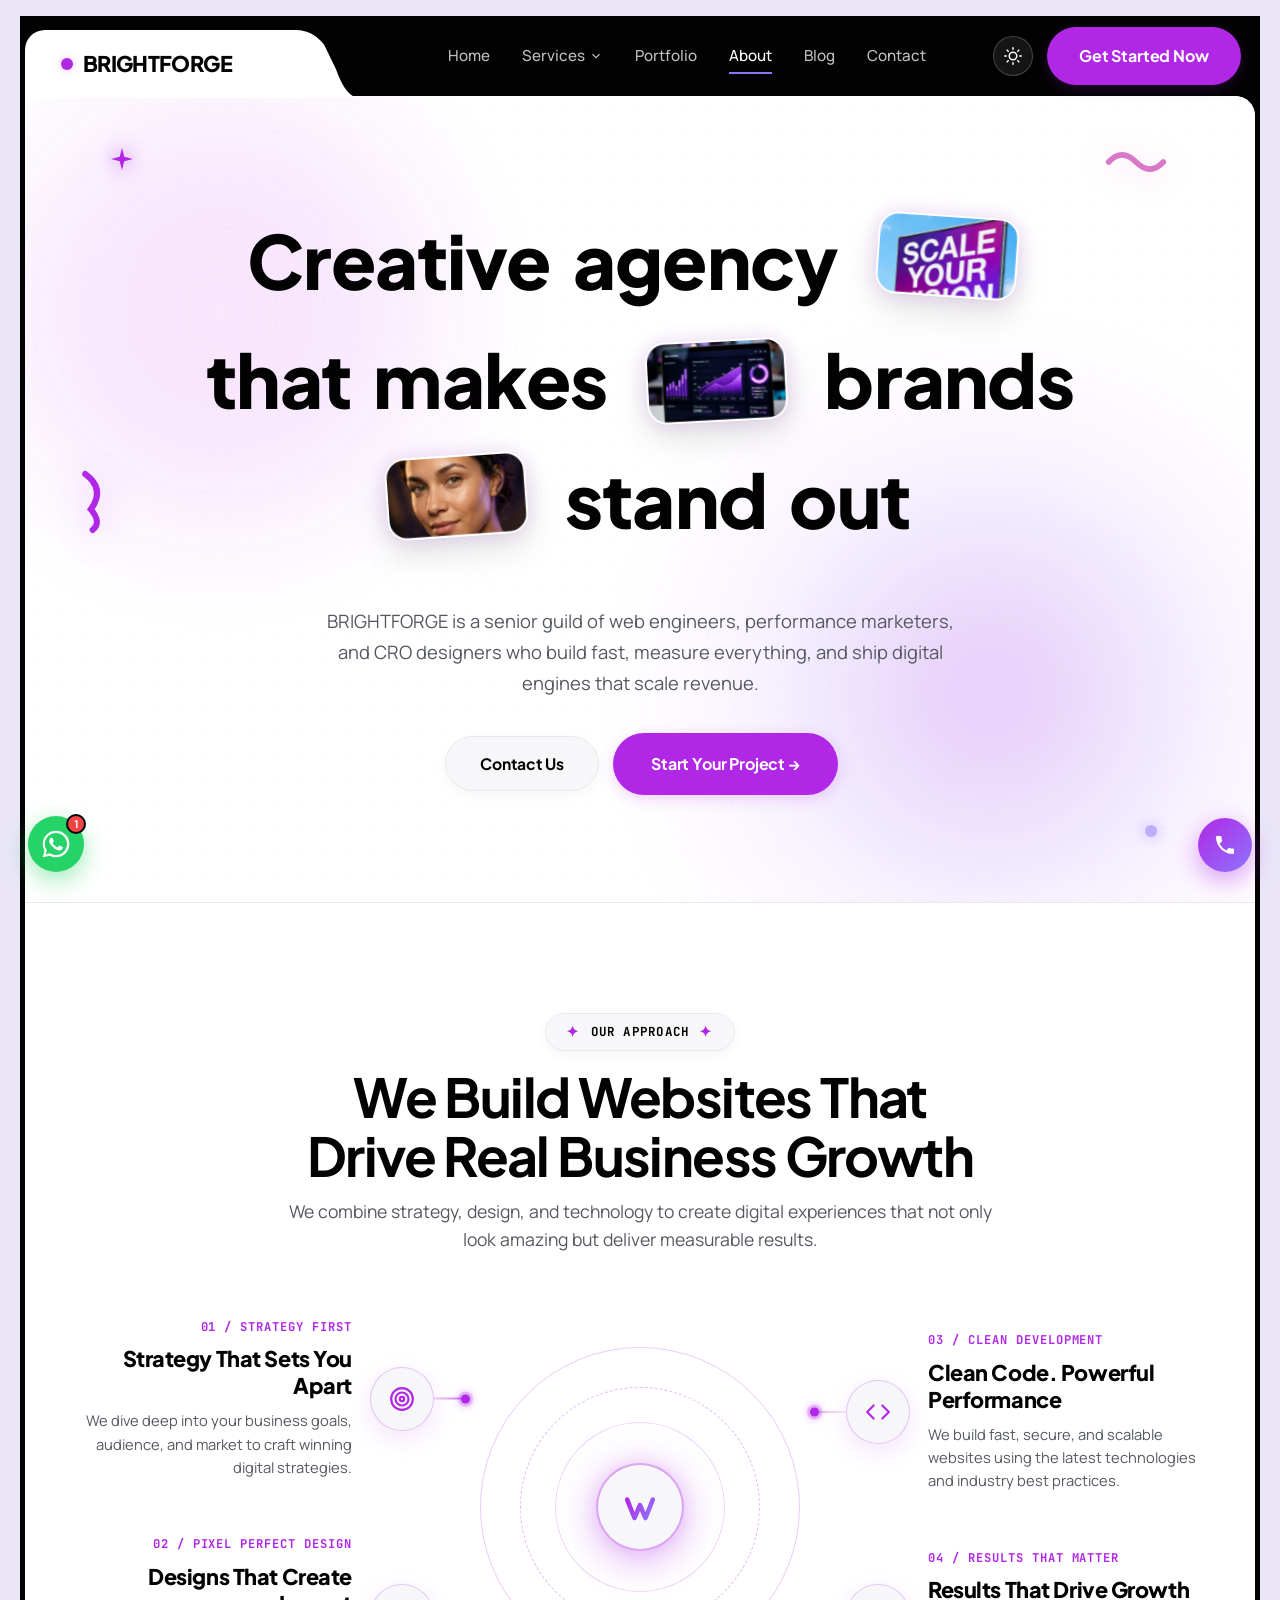
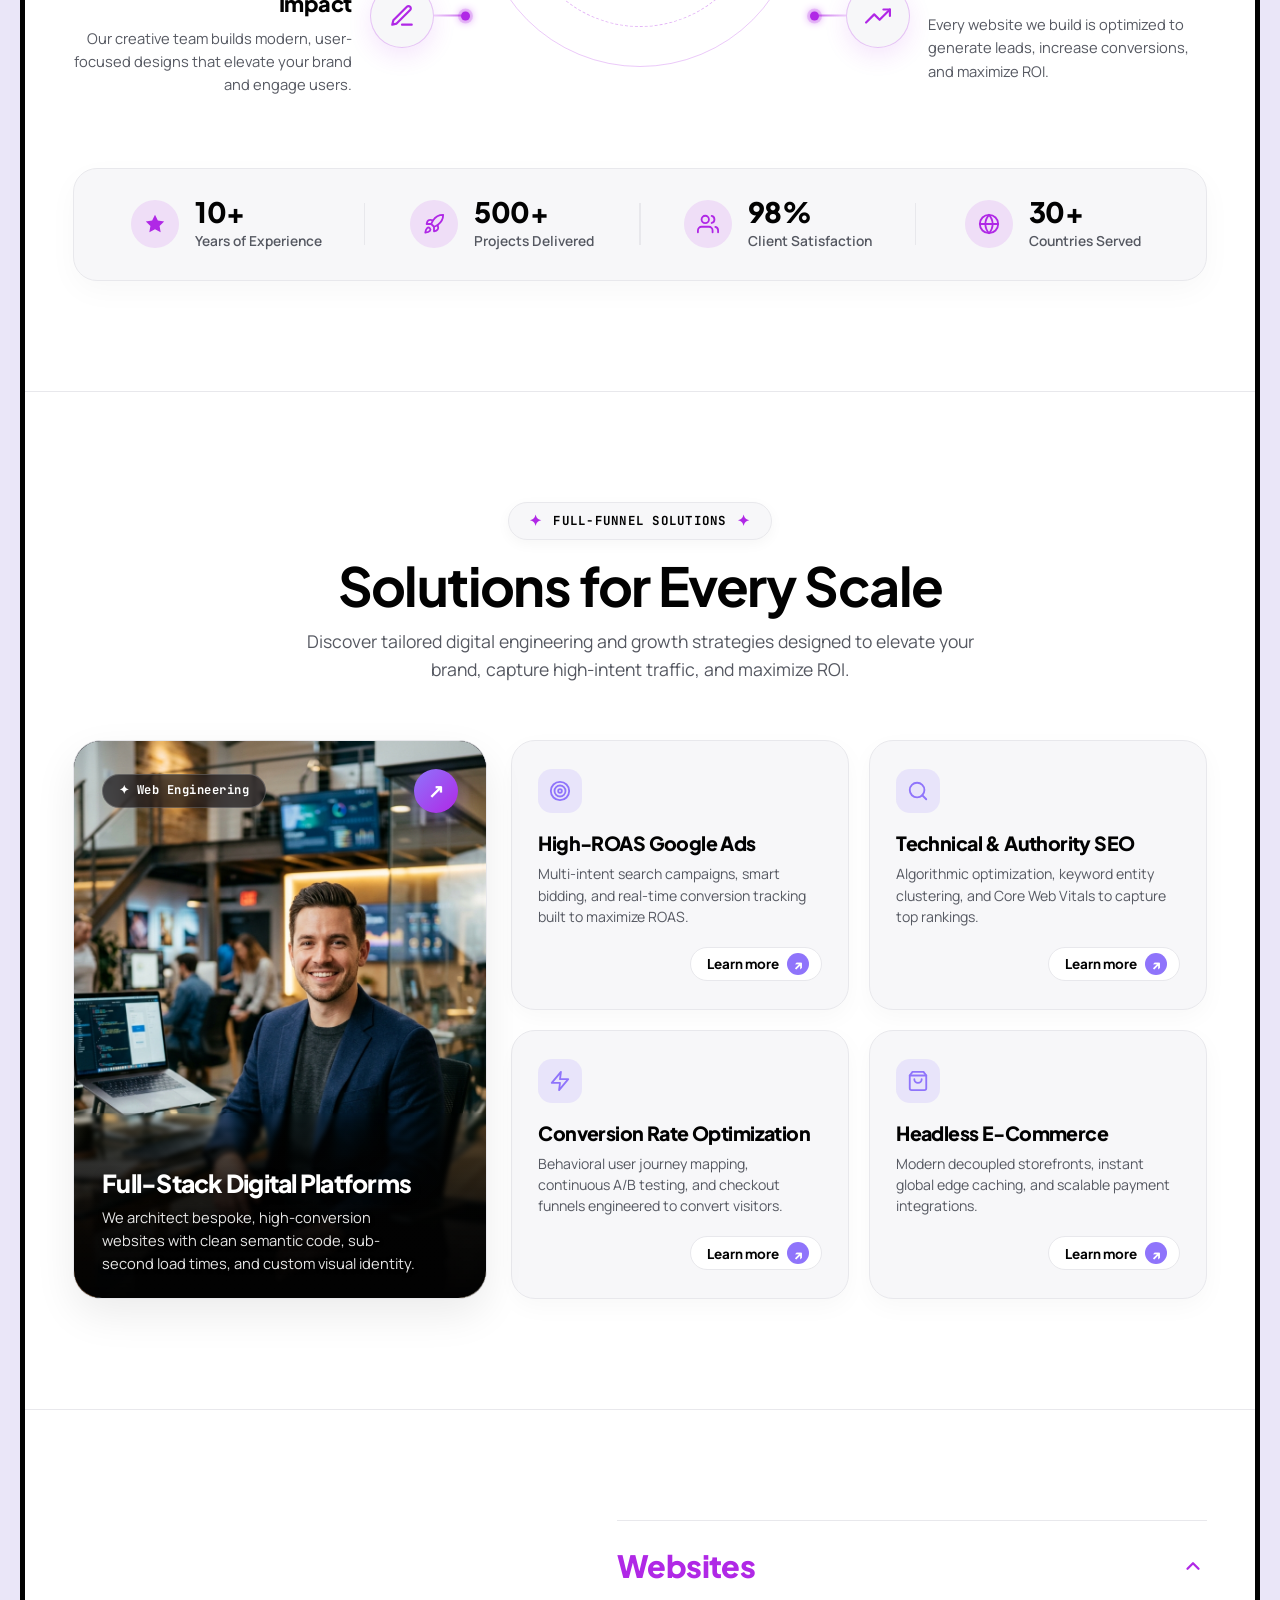
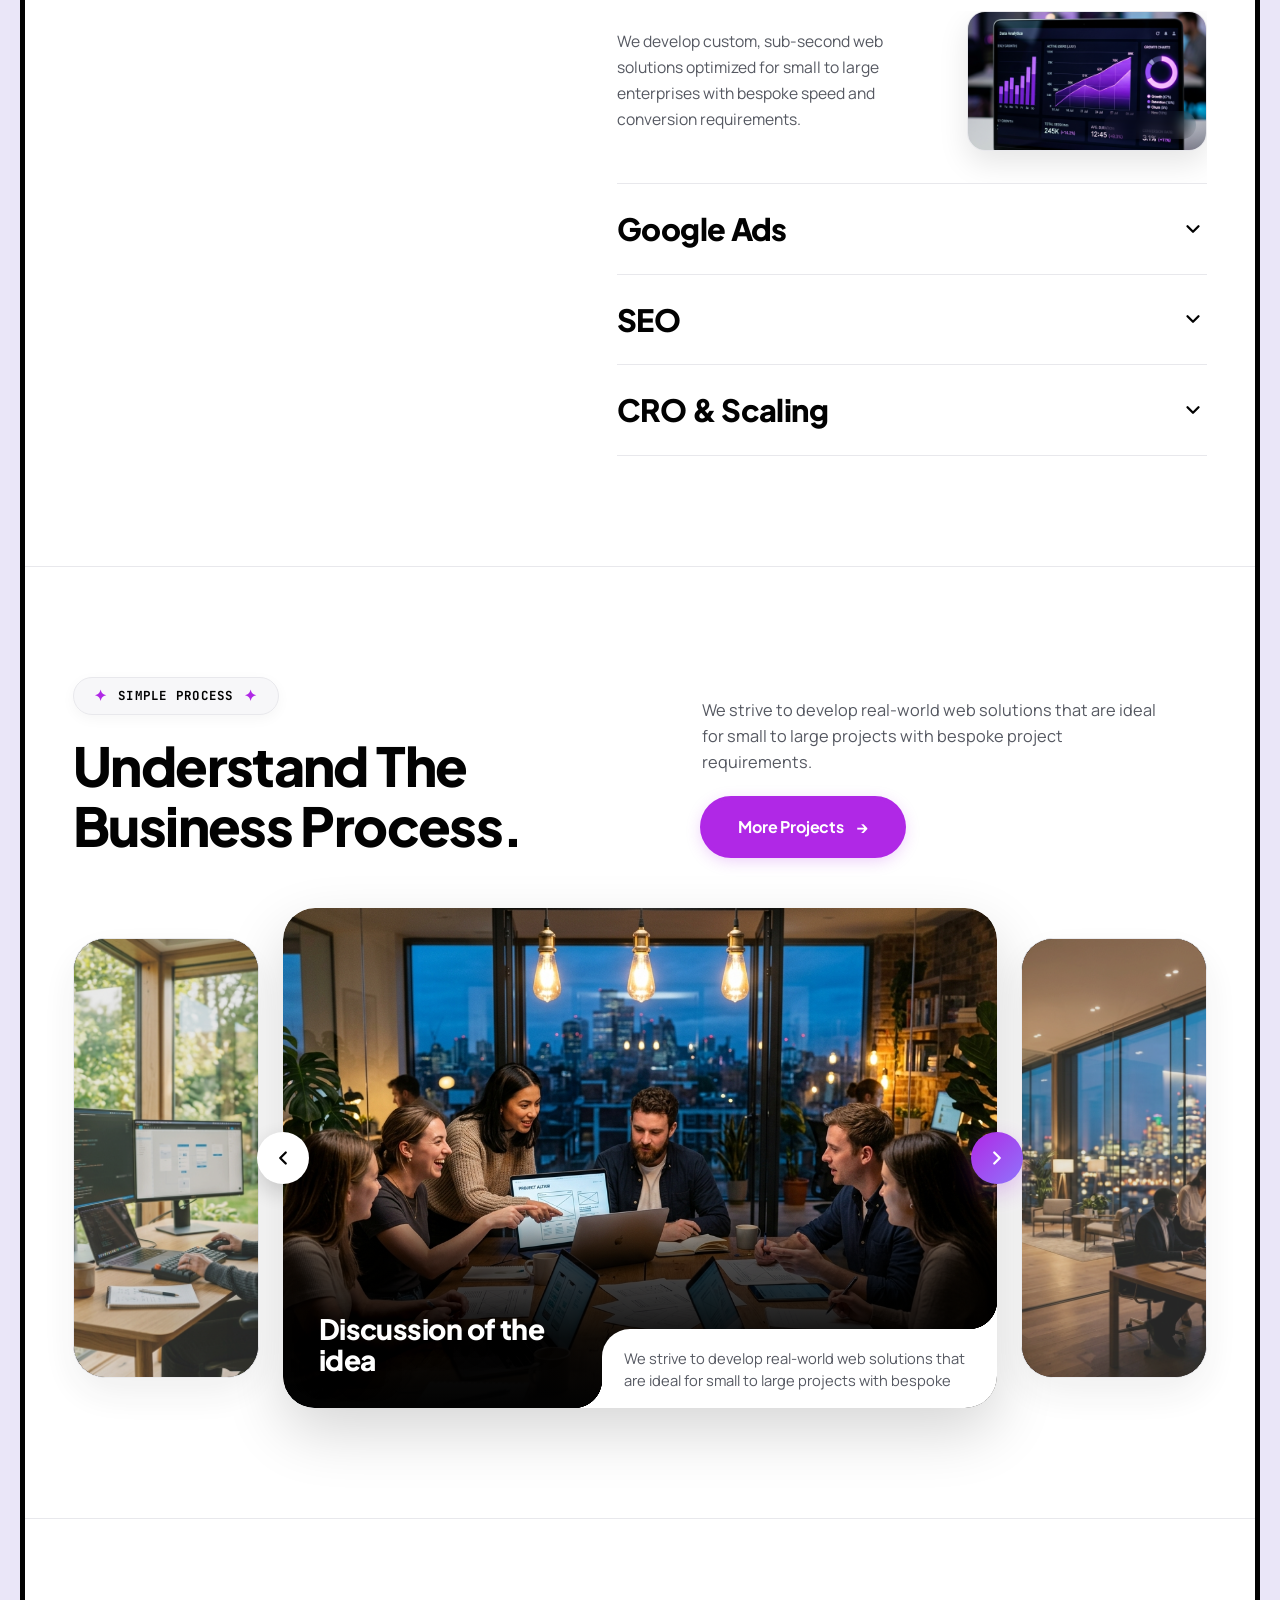
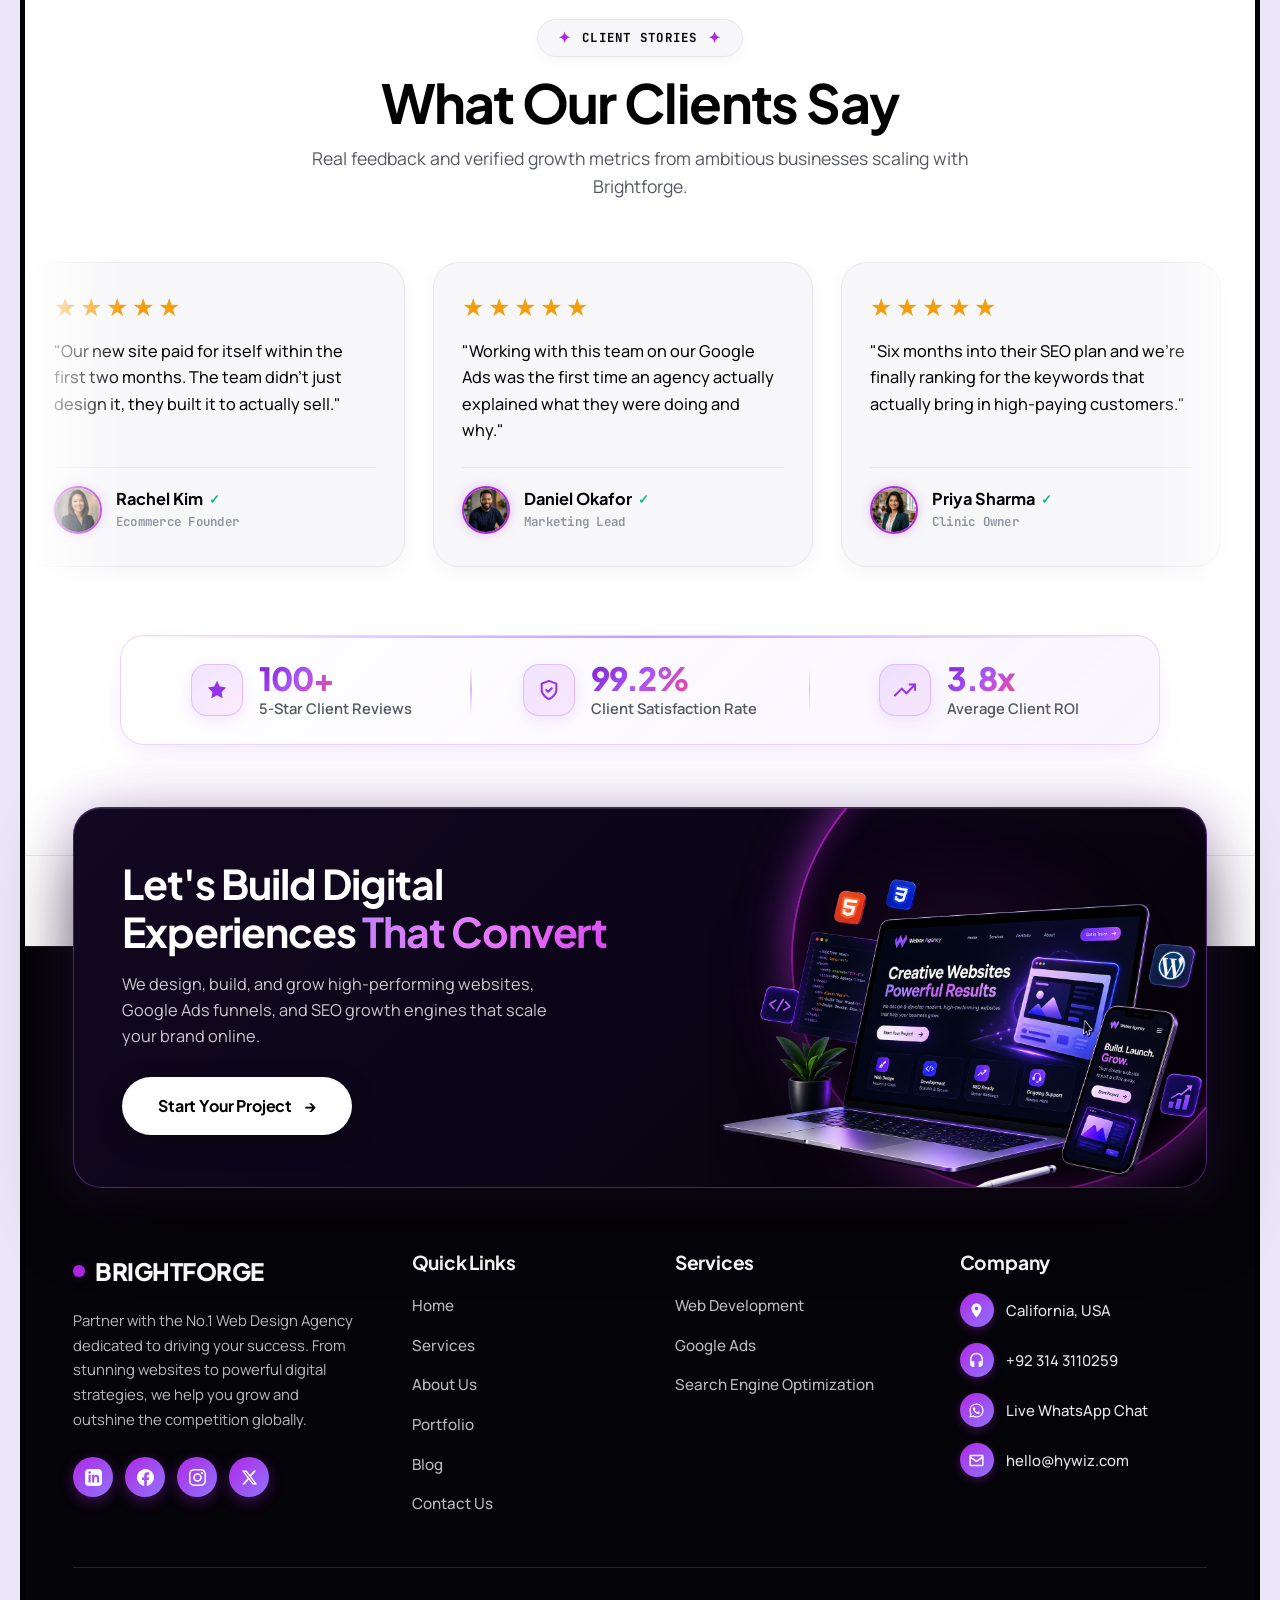
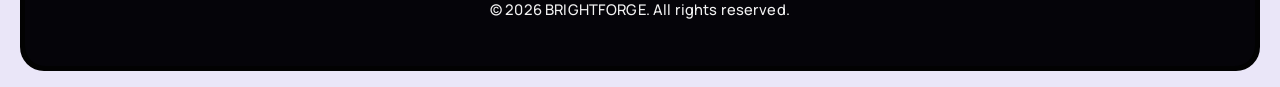
==== commit 8acbec3a: "Standardize View All Services button and CTA button with site-wide size, typography, and morph hover" ====
--- a/about.html
+++ b/about.html
@@ -533,9 +533,8 @@
                 We are a digital marketing and web engineering agency with senior expertise, on a mission to help you scale your business.
               </p>
 
-              <a href="services.html" class="btn-approach-cta">
-                <span>View All Services</span>
-                <span class="btn-approach-arrow-circle" aria-hidden="true">&rarr;</span>
+              <a href="services.html" class="btn btn-primary">
+                View All Services <span class="cta-arrow">&rarr;</span>
               </a>
             </div>
 
--- a/css/global.css
+++ b/css/global.css
@@ -835,51 +835,64 @@
 }
 
 .btn-cta-white {
+  position: relative;
   display: inline-flex;
   align-items: center;
   justify-content: center;
-  gap: 10px;
-  padding: 14px 30px;
-  border-radius: var(--radius-pill);
+  gap: 12px;
+  padding: 14px 34px;
+  min-height: 52px;
+  border-radius: 100px;
   background: #FFFFFF !important;
-  color: #0A0713 !important;
-  font-family: var(--font-body);
-  font-size: 0.98rem;
+  color: #020202 !important;
+  font-family: var(--font-heading);
+  font-size: 1rem;
   font-weight: 700;
   text-decoration: none;
+  border: 2px solid transparent;
+  cursor: pointer;
+  white-space: nowrap;
+  letter-spacing: -0.01em;
+  overflow: hidden;
+  z-index: 4;
   box-shadow: 0 8px 24px rgba(0, 0, 0, 0.35);
-  transition: all 0.3s cubic-bezier(0.16, 1, 0.3, 1);
-  position: relative;
-  z-index: 4;
+  transition: border-radius 0.5s cubic-bezier(0.23, 1, 0.32, 1),
+              box-shadow 0.6s cubic-bezier(0.23, 1, 0.32, 1),
+              transform 0.5s cubic-bezier(0.23, 1, 0.32, 1),
+              color 0.4s cubic-bezier(0.23, 1, 0.32, 1),
+              background 0.4s cubic-bezier(0.23, 1, 0.32, 1);
+  will-change: transform, border-radius, box-shadow;
 }
 
 [data-theme="light"] .btn-cta-white {
   background: #FFFFFF !important;
-  color: #0A0713 !important;
+  color: #020202 !important;
   box-shadow: 0 8px 24px rgba(0, 0, 0, 0.35);
 }
 
 .btn-cta-white:hover {
-  transform: translateY(-3px) scale(1.02);
+  transform: translateY(-2px);
+  border-radius: 14px;
   background: #FFFFFF !important;
-  color: #0A0713 !important;
-  box-shadow: 0 14px 35px rgba(168, 85, 247, 0.45), 0 0 25px rgba(255, 255, 255, 0.5);
+  color: #020202 !important;
+  box-shadow: 0 14px 35px rgba(176, 40, 230, 0.45), 0 0 25px rgba(255, 255, 255, 0.5);
 }
 
 [data-theme="light"] .btn-cta-white:hover {
   background: #FFFFFF !important;
-  color: #0A0713 !important;
-  transform: translateY(-3px) scale(1.02);
-  box-shadow: 0 14px 35px rgba(168, 85, 247, 0.45), 0 0 25px rgba(255, 255, 255, 0.5);
+  color: #020202 !important;
+  transform: translateY(-2px);
+  border-radius: 14px;
+  box-shadow: 0 14px 35px rgba(176, 40, 230, 0.45), 0 0 25px rgba(255, 255, 255, 0.5);
 }
 
 .btn-cta-white .cta-arrow {
   display: inline-block;
-  transition: transform 0.3s ease;
+  transition: transform 0.5s cubic-bezier(0.23, 1, 0.32, 1) !important;
 }
 
 .btn-cta-white:hover .cta-arrow {
-  transform: translateX(4px);
+  transform: translateX(6px);
 }
 
 /* Right Visual Mockup Column with Glowing Arc */
--- a/css/header-footer.css
+++ b/css/header-footer.css
@@ -508,51 +508,64 @@
 }
 
 .btn-cta-white {
+  position: relative;
   display: inline-flex;
   align-items: center;
   justify-content: center;
-  gap: 10px;
-  padding: 14px 30px;
-  border-radius: var(--radius-pill);
+  gap: 12px;
+  padding: 14px 34px;
+  min-height: 52px;
+  border-radius: 100px;
   background: #FFFFFF !important;
-  color: #0A0713 !important;
-  font-family: var(--font-body);
-  font-size: 0.98rem;
+  color: #020202 !important;
+  font-family: var(--font-heading);
+  font-size: 1rem;
   font-weight: 700;
   text-decoration: none;
+  border: 2px solid transparent;
+  cursor: pointer;
+  white-space: nowrap;
+  letter-spacing: -0.01em;
+  overflow: hidden;
+  z-index: 4;
   box-shadow: 0 8px 24px rgba(0, 0, 0, 0.35);
-  transition: all 0.3s cubic-bezier(0.16, 1, 0.3, 1);
-  position: relative;
-  z-index: 4;
+  transition: border-radius 0.5s cubic-bezier(0.23, 1, 0.32, 1),
+              box-shadow 0.6s cubic-bezier(0.23, 1, 0.32, 1),
+              transform 0.5s cubic-bezier(0.23, 1, 0.32, 1),
+              color 0.4s cubic-bezier(0.23, 1, 0.32, 1),
+              background 0.4s cubic-bezier(0.23, 1, 0.32, 1);
+  will-change: transform, border-radius, box-shadow;
 }
 
 [data-theme="light"] .btn-cta-white {
   background: #FFFFFF !important;
-  color: #0A0713 !important;
+  color: #020202 !important;
   box-shadow: 0 8px 24px rgba(0, 0, 0, 0.35);
 }
 
 .btn-cta-white:hover {
-  transform: translateY(-3px) scale(1.02);
+  transform: translateY(-2px);
+  border-radius: 14px;
   background: #FFFFFF !important;
-  color: #0A0713 !important;
-  box-shadow: 0 14px 35px rgba(168, 85, 247, 0.45), 0 0 25px rgba(255, 255, 255, 0.5);
+  color: #020202 !important;
+  box-shadow: 0 14px 35px rgba(176, 40, 230, 0.45), 0 0 25px rgba(255, 255, 255, 0.5);
 }
 
 [data-theme="light"] .btn-cta-white:hover {
   background: #FFFFFF !important;
-  color: #0A0713 !important;
-  transform: translateY(-3px) scale(1.02);
-  box-shadow: 0 14px 35px rgba(168, 85, 247, 0.45), 0 0 25px rgba(255, 255, 255, 0.5);
+  color: #020202 !important;
+  transform: translateY(-2px);
+  border-radius: 14px;
+  box-shadow: 0 14px 35px rgba(176, 40, 230, 0.45), 0 0 25px rgba(255, 255, 255, 0.5);
 }
 
 .btn-cta-white .cta-arrow {
   display: inline-block;
-  transition: transform 0.3s ease;
+  transition: transform 0.5s cubic-bezier(0.23, 1, 0.32, 1) !important;
 }
 
 .btn-cta-white:hover .cta-arrow {
-  transform: translateX(4px);
+  transform: translateX(6px);
 }
 
 /* Right Visual Mockup Column with Glowing Arc */
--- a/css/about.css
+++ b/css/about.css
@@ -133,10 +133,12 @@
     transform: rotate(0deg) scale(0.9);
     opacity: 0.65;
   }
+
   50% {
     transform: rotate(180deg) scale(1.15);
     opacity: 1;
   }
+
   100% {
     transform: rotate(360deg) scale(0.9);
     opacity: 0.65;
@@ -144,18 +146,24 @@
 }
 
 @keyframes aboutFloatRibbon1 {
-  0%, 100% {
+
+  0%,
+  100% {
     transform: translate(0, 0) rotate(0deg) scale(1);
   }
+
   50% {
     transform: translate(8px, -15px) rotate(12deg) scale(1.05);
   }
 }
 
 @keyframes aboutFloatRibbon2 {
-  0%, 100% {
+
+  0%,
+  100% {
     transform: translate(0, 0) rotate(0deg) scale(1);
   }
+
   50% {
     transform: translate(-10px, -16px) rotate(-14deg) scale(1.06);
   }
@@ -165,9 +173,11 @@
   0% {
     transform: translate(0, 0) scale(1);
   }
+
   50% {
     transform: translate(6px, -12px) scale(1.2);
   }
+
   100% {
     transform: translate(-4px, 8px) scale(0.95);
   }
@@ -176,7 +186,7 @@
 .about-hero-center-box {
   position: relative;
   z-index: 2;
-  max-width: 1140px;
+  max-width: 1240px;
   margin: 0 auto;
   text-align: center;
   display: flex;
@@ -185,15 +195,16 @@
   width: 100%;
 }
 
-/* Editorial Headline with Embedded Inline Cards */
+/* Editorial Headline with Embedded Inline Cards (Spacious & Open Matching Reference) */
 .about-editorial-headline {
   font-family: var(--font-heading);
-  font-size: clamp(2.6rem, 5.4vw, 76px);
+  font-size: clamp(2.8rem, 5.8vw, 76px);
   font-weight: 800;
-  line-height: 1.32;
-  letter-spacing: -0.035em;
+  line-height: 1.5;
+  letter-spacing: -0.01em;
+  word-spacing: 10px;
   color: var(--text-primary);
-  margin-bottom: 28px;
+  margin-bottom: 32px;
   text-align: center;
   width: 100%;
 }
@@ -203,7 +214,8 @@
   align-items: center;
   justify-content: center;
   flex-wrap: wrap;
-  row-gap: 8px;
+  gap: 16px 22px;
+  margin: 8px 0;
 }
 
 /* 3 Embedded Interactive Tilted Visual Cards */
@@ -213,13 +225,13 @@
   justify-content: center;
   vertical-align: middle;
   position: relative;
-  width: clamp(115px, 11.5vw, 165px);
-  height: clamp(75px, 7.5vw, 108px);
-  margin: 0 12px;
-  border-radius: 18px;
+  width: clamp(120px, 11vw, 160px);
+  height: clamp(68px, 6.4vw, 94px);
+  margin: 0 16px;
+  border-radius: 20px;
   overflow: hidden;
-  box-shadow: 0 18px 40px rgba(0, 0, 0, 0.2), 0 0 25px rgba(176, 40, 230, 0.25);
-  border: 2.5px solid rgba(255, 255, 255, 0.85);
+  box-shadow: 0 14px 34px rgba(0, 0, 0, 0.12), 0 0 20px rgba(176, 40, 230, 0.15);
+  border: 2px solid rgba(255, 255, 255, 0.95);
   transition: transform 0.4s cubic-bezier(0.16, 1, 0.3, 1), box-shadow 0.4s ease, border-color 0.4s ease;
   cursor: pointer;
   flex-shrink: 0;
@@ -228,8 +240,8 @@
 }
 
 [data-theme="dark"] .hero-inline-card {
-  border-color: rgba(255, 255, 255, 0.3);
-  box-shadow: 0 20px 48px rgba(0, 0, 0, 0.7), 0 0 35px rgba(176, 40, 230, 0.4);
+  border-color: rgba(255, 255, 255, 0.25);
+  box-shadow: 0 18px 42px rgba(0, 0, 0, 0.6), 0 0 28px rgba(176, 40, 230, 0.3);
 }
 
 .hero-inline-card-img {
@@ -259,10 +271,10 @@
 
 /* Hover Interaction: Scale Up, Straighten & Glow */
 .hero-inline-card:hover {
-  transform: scale(1.18) rotate(0deg) !important;
+  transform: scale(1.16) rotate(0deg) !important;
   z-index: 10;
   border-color: var(--primary);
-  box-shadow: 0 26px 60px rgba(176, 40, 230, 0.45), 0 0 40px var(--primary-glow);
+  box-shadow: 0 24px 55px rgba(176, 40, 230, 0.4), 0 0 35px var(--primary-glow);
 }
 
 .hero-inline-card:hover .hero-inline-card-img {
@@ -522,8 +534,13 @@
 }
 
 @keyframes rotateOrbit {
-  0% { transform: rotate(0deg); }
-  100% { transform: rotate(360deg); }
+  0% {
+    transform: rotate(0deg);
+  }
+
+  100% {
+    transform: rotate(360deg);
+  }
 }
 
 .diagram-core-badge {
@@ -629,16 +646,20 @@
     grid-template-columns: 1fr;
     gap: 40px;
   }
+
   .diagram-center-hub {
     order: -1;
     margin-bottom: 20px;
   }
+
   .diagram-connector {
     display: none;
   }
+
   .diagram-col {
     gap: 32px;
   }
+
   .diagram-step-desc {
     max-width: 100%;
   }
@@ -650,9 +671,11 @@
     gap: 24px;
     padding: 24px;
   }
+
   .diagram-stat-divider {
     display: none;
   }
+
   .diagram-stat-item {
     justify-content: flex-start;
   }
@@ -663,22 +686,27 @@
     grid-template-columns: 1fr;
     gap: 20px;
   }
+
   .diagram-center-hub {
     width: 260px;
     height: 260px;
   }
+
   .ring-outer {
     width: 260px;
     height: 260px;
   }
+
   .ring-mid {
     width: 190px;
     height: 190px;
   }
+
   .ring-inner {
     width: 130px;
     height: 130px;
   }
+
   .diagram-feature-card {
     flex-direction: column;
     align-items: flex-start;
@@ -935,6 +963,7 @@
     grid-template-columns: 1fr;
     gap: 24px;
   }
+
   .solutions-featured-card {
     min-height: 420px;
   }
@@ -1422,8 +1451,9 @@
   bottom: 0;
   left: 0;
   right: 0;
-  padding: 40px 36px 30px;
-  background: linear-gradient(180deg, transparent 0%, rgba(0, 0, 0, 0.8) 100%);
+  min-height: 200px;
+  padding: 80px 36px 32px;
+  background: linear-gradient(180deg, transparent 0%, rgba(0, 0, 0, 0.65) 25%, rgba(0, 0, 0, 0.92) 65%, #020202 100%);
   display: flex;
   align-items: flex-end;
   pointer-events: none;
@@ -1438,7 +1468,7 @@
   font-weight: 800;
   color: #FFFFFF;
   margin: 0;
-  text-shadow: 0 2px 10px rgba(0, 0, 0, 0.5);
+  text-shadow: 0 2px 14px rgba(0, 0, 0, 0.8), 0 4px 24px rgba(0, 0, 0, 0.6);
   letter-spacing: -0.02em;
   transition: opacity 0.3s ease;
   max-width: 44%;
@@ -1540,26 +1570,33 @@
     grid-template-columns: 1fr;
     gap: 28px;
   }
+
   .culture-showcase-track {
     grid-template-columns: 1fr;
   }
+
   .culture-slide-prev,
   .culture-slide-next {
     display: none;
   }
+
   .culture-slide-active {
     height: 380px;
   }
+
   .culture-nav-prev {
     left: 14px;
   }
+
   .culture-nav-next {
     right: 14px;
   }
+
   .culture-slide-title {
     max-width: 100%;
     margin-bottom: 70px;
   }
+
   .culture-card-notch {
     max-width: 100%;
     left: 0;
@@ -1567,6 +1604,7 @@
     border-top-left-radius: 0;
     border-top-right-radius: 0;
   }
+
   .culture-card-notch::before,
   .culture-card-notch::after {
     display: none;
@@ -1895,12 +1933,14 @@
     gap: 22px;
     padding: 28px 24px;
   }
+
   .trust-stat-box {
     justify-content: flex-start;
     max-width: 320px;
     margin: 0 auto;
     width: 100%;
   }
+
   .trust-stat-divider {
     width: 100%;
     height: 1px;
@@ -1915,6 +1955,7 @@
   .pillars-grid {
     grid-template-columns: repeat(2, 1fr);
   }
+
   .guild-grid {
     grid-template-columns: repeat(2, 1fr);
   }
@@ -1924,20 +1965,25 @@
   .anti-agency-grid {
     grid-template-columns: 1fr;
   }
+
   .timeline-container::before {
     left: 24px;
   }
+
   .timeline-node-row {
     grid-template-columns: 1fr;
     padding-left: 64px;
     direction: ltr !important;
   }
+
   .timeline-pin {
     left: 24px;
   }
+
   .culture-gallery-grid {
     grid-template-columns: 1fr;
   }
+
   .culture-tile-tall {
     grid-row: span 1;
     min-height: 360px;
@@ -1949,6 +1995,7 @@
     font-size: 2.2rem;
     line-height: 1.4;
   }
+
   .hero-inline-card {
     width: 80px;
     height: 54px;
@@ -1958,6 +2005,7 @@
 }
 
 @media (max-width: 640px) {
+
   .about-hero-section,
   .anti-agency-section,
   .timeline-section,
@@ -1966,10 +2014,12 @@
   .culture-section {
     padding: 64px 20px;
   }
+
   .pillars-grid {
     grid-template-columns: 1fr;
   }
+
   .guild-grid {
     grid-template-columns: 1fr;
   }
-}
+}
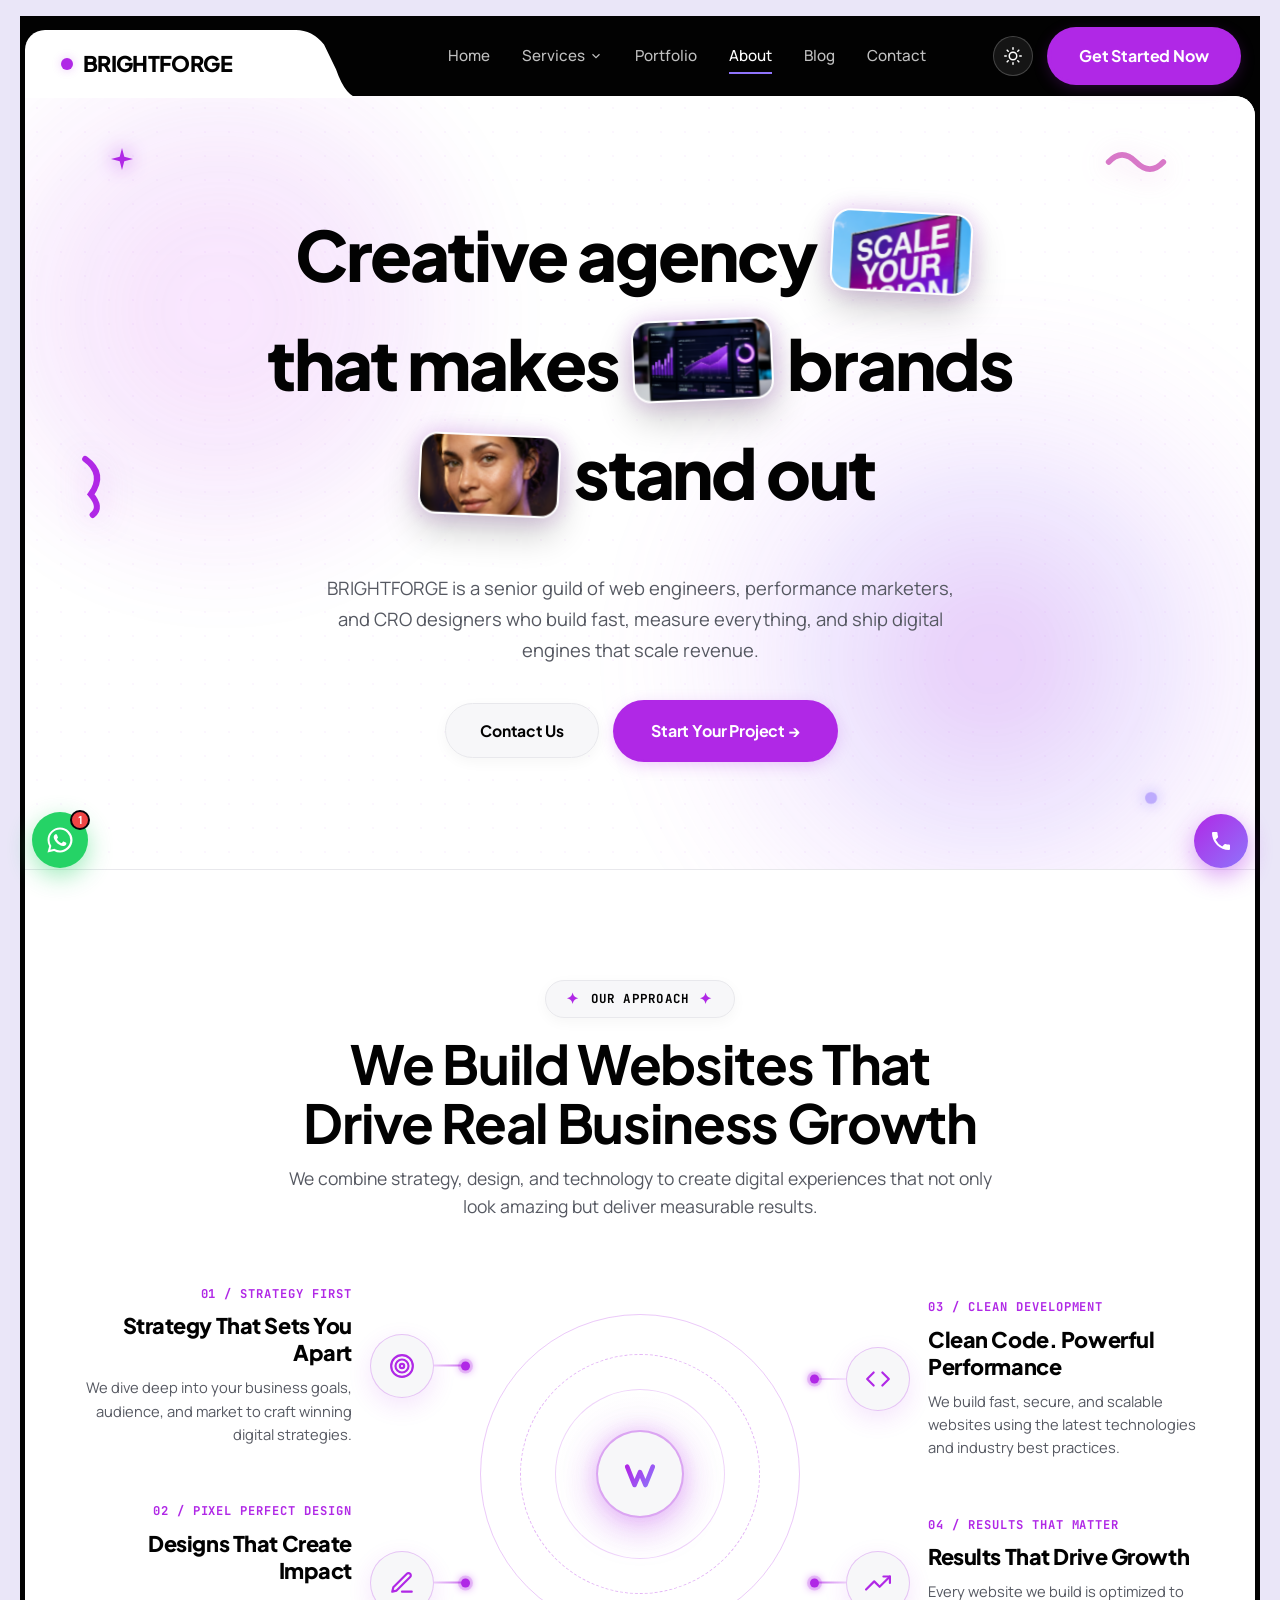
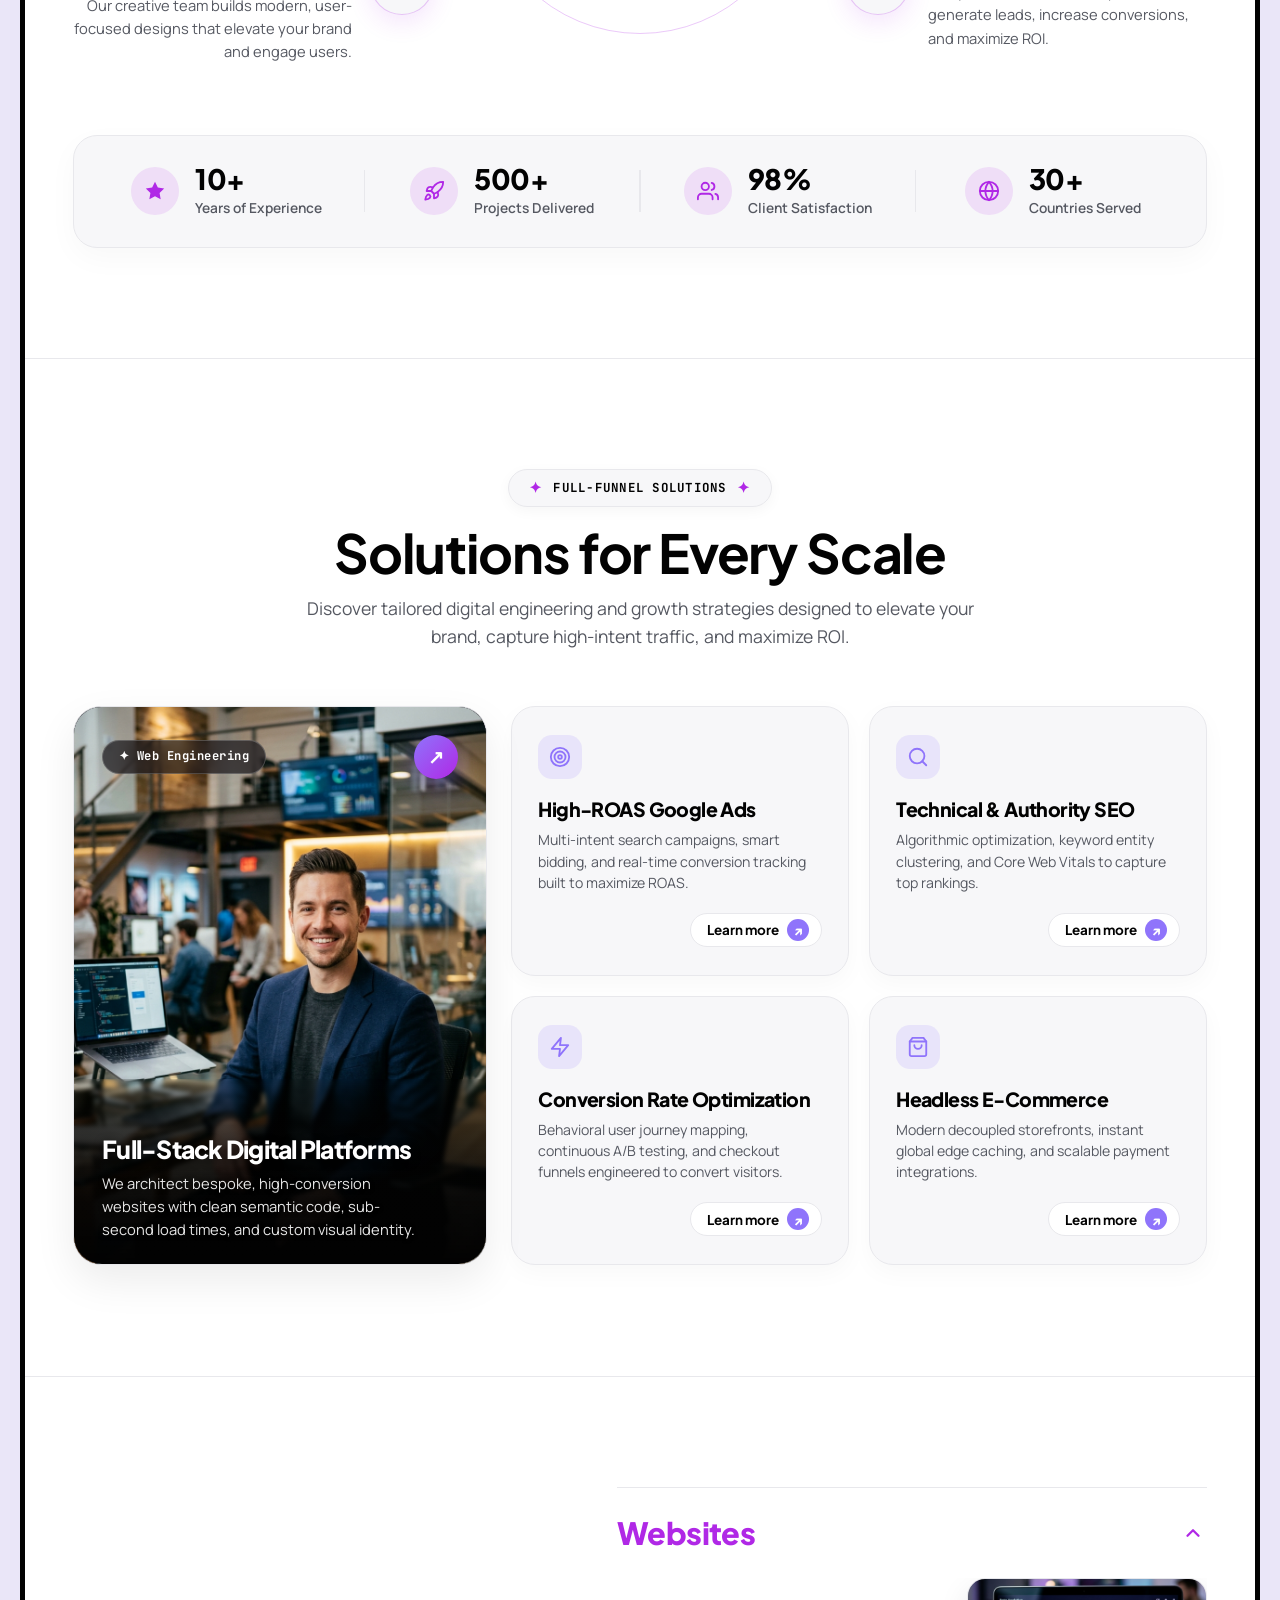
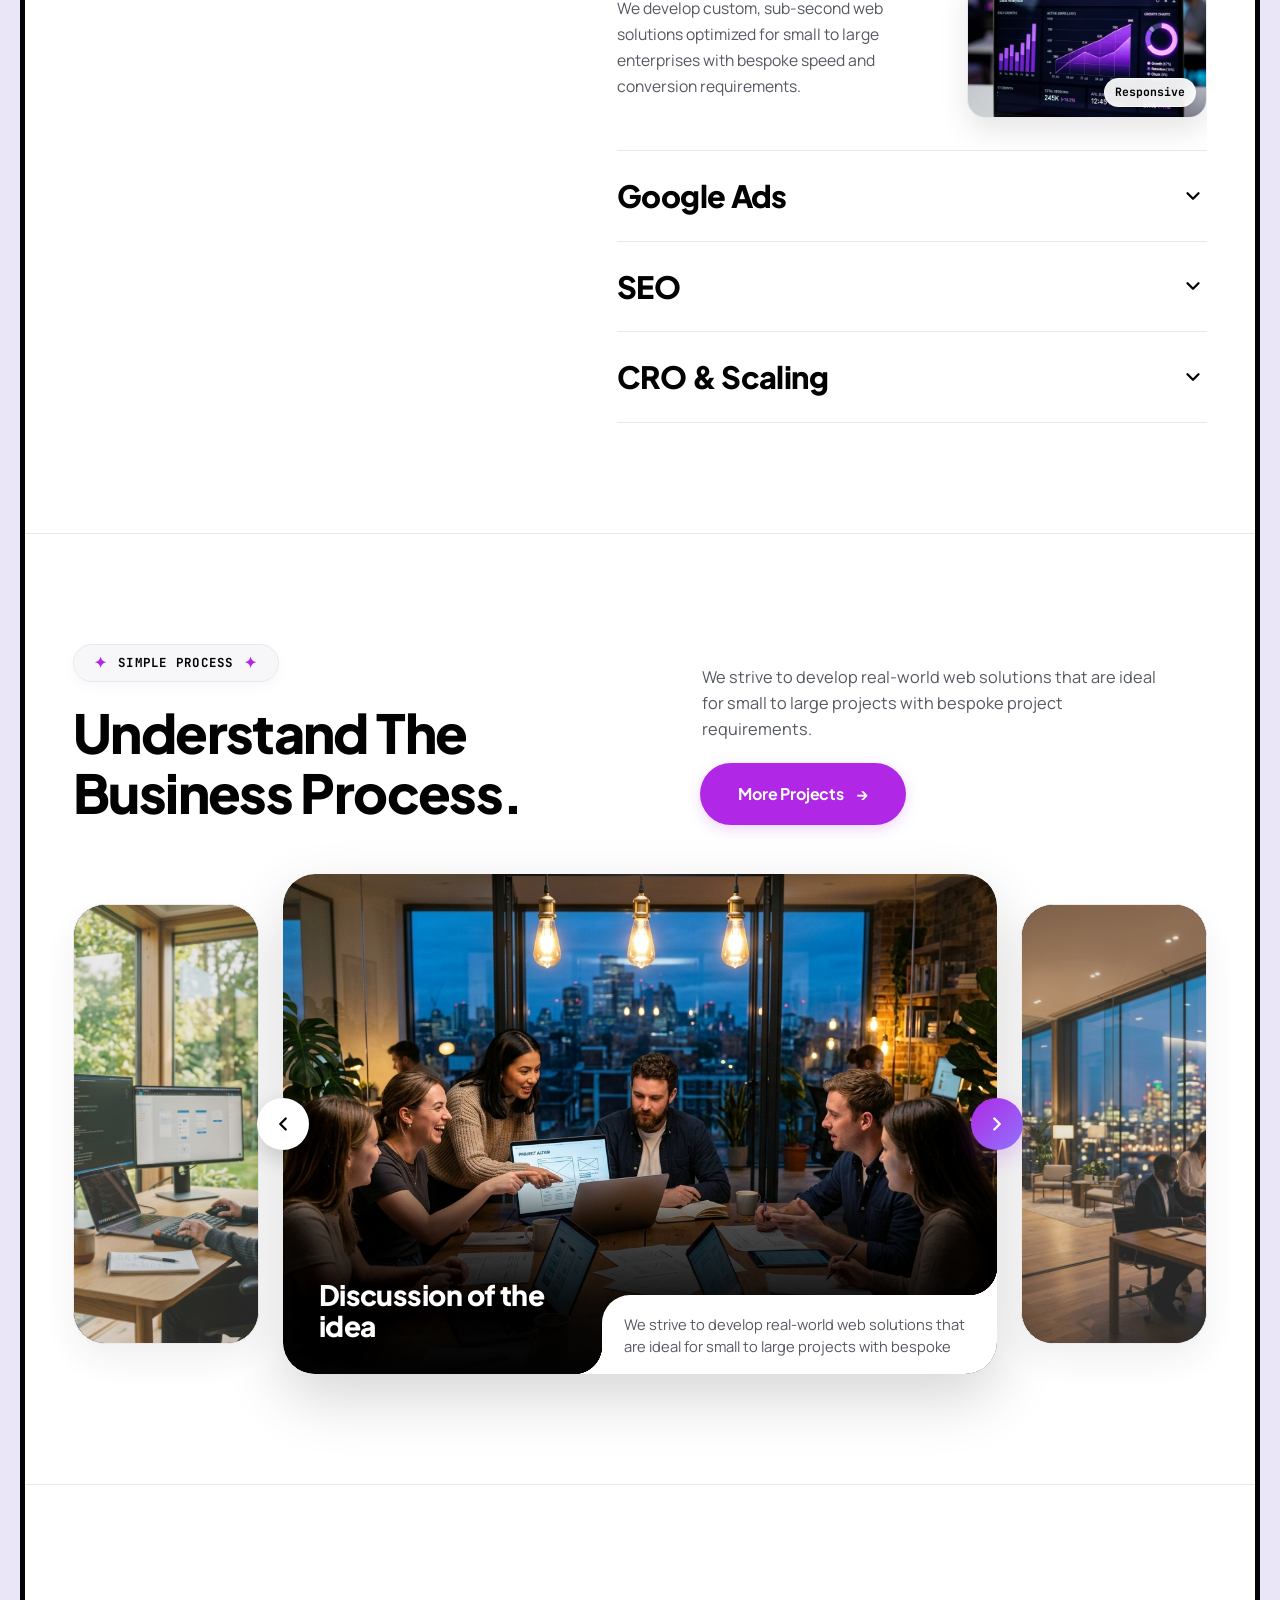
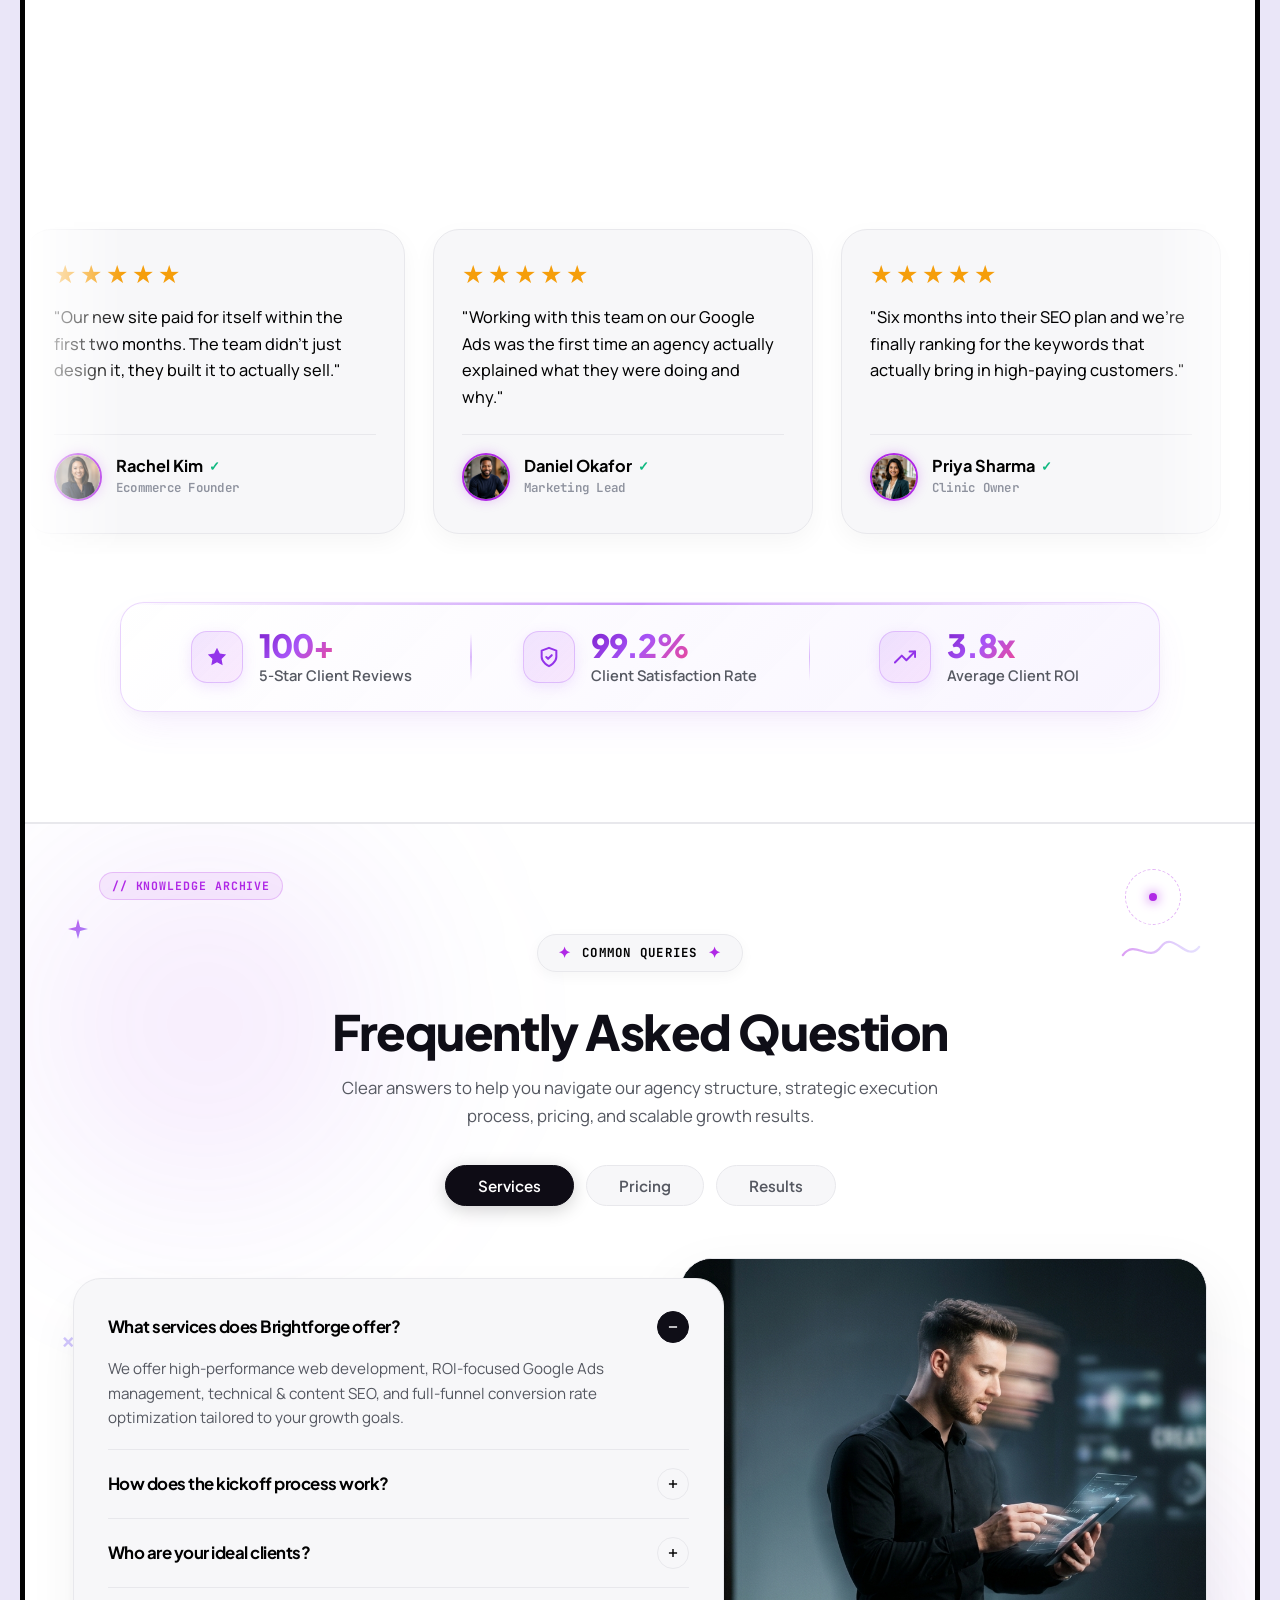
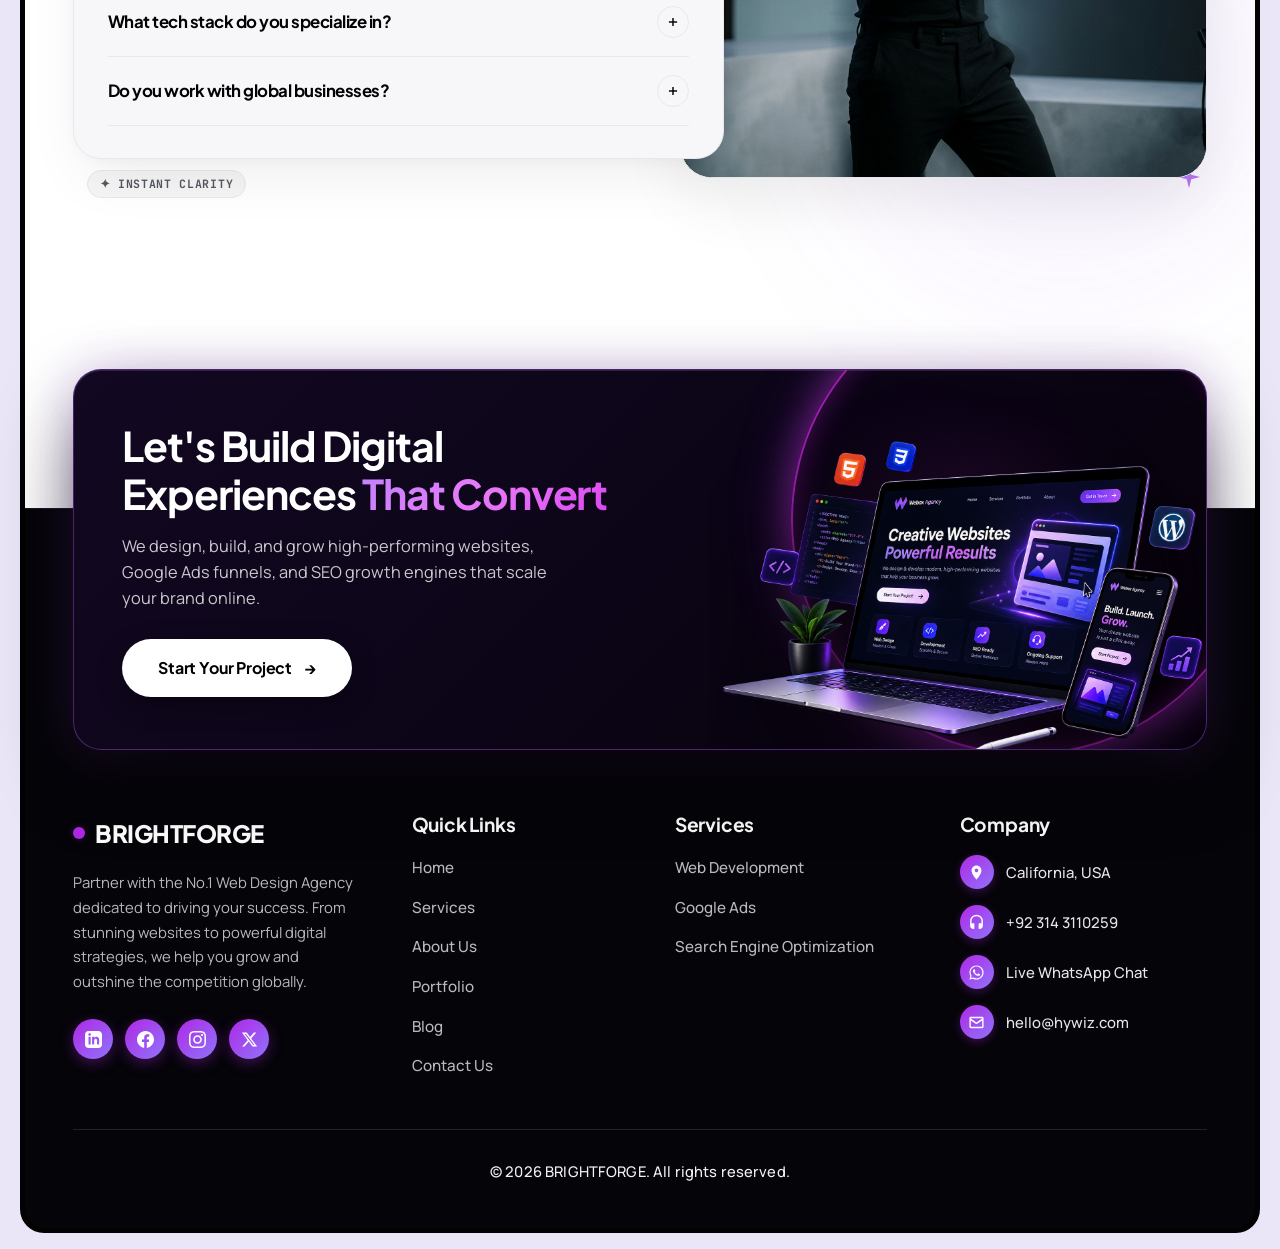
==== commit 6075b034: "Add ambient FAQ section to About page between testimonials and footer CTA" ====
--- a/about.html
+++ b/about.html
@@ -1021,6 +1021,298 @@
             </div>
 
           </div>
+        </div>
+      </section>
+
+      <!-- 8. Frequently Asked Questions (FAQ Section) -->
+      <section class="faq-section" id="faq">
+        <!-- Ambient Background Glow Orbs -->
+        <div class="faq-ambient-orb faq-orb-tl" aria-hidden="true"></div>
+        <div class="faq-ambient-orb faq-orb-br" aria-hidden="true"></div>
+
+        <!-- Ambient Floating Decorative Elements -->
+        <span class="faq-decor-element faq-tag-tl" aria-hidden="true">// KNOWLEDGE ARCHIVE</span>
+        <div class="faq-decor-element faq-sparkle-tl" aria-hidden="true">
+          <svg viewBox="0 0 24 24" width="20" height="20" fill="currentColor">
+            <path d="M12 0L14.5 9.5L24 12L14.5 14.5L12 24L9.5 14.5L0 12L9.5 9.5L12 0Z" fill="url(#faqSparkleGradAbout1)"/>
+            <defs>
+              <linearGradient id="faqSparkleGradAbout1" x1="0%" y1="0%" x2="100%" y2="100%">
+                <stop offset="0%" stop-color="#B028E6"/>
+                <stop offset="100%" stop-color="#8F74FB"/>
+              </linearGradient>
+            </defs>
+          </svg>
+        </div>
+        <div class="faq-decor-element faq-radar-tr" aria-hidden="true">
+          <span class="radar-dot"></span>
+        </div>
+        <svg class="faq-decor-element faq-squiggle-tr" viewBox="0 0 100 40" fill="none" stroke="currentColor" aria-hidden="true">
+          <path d="M5 25 C 20 5, 35 35, 50 15 C 65 -5, 80 35, 95 15" stroke="url(#faqSquiggleGradAbout1)" stroke-width="2.5" stroke-linecap="round"/>
+          <defs>
+            <linearGradient id="faqSquiggleGradAbout1" x1="0%" y1="0%" x2="100%" y2="0%">
+              <stop offset="0%" stop-color="#B028E6" stop-opacity="0.6"/>
+              <stop offset="100%" stop-color="#8F74FB" stop-opacity="0.3"/>
+            </linearGradient>
+          </defs>
+        </svg>
+        <div class="faq-decor-element faq-cross-left" aria-hidden="true">✕</div>
+        <span class="faq-decor-element faq-badge-bl" aria-hidden="true">✦ INSTANT CLARITY</span>
+        <div class="faq-decor-element faq-sparkle-br" aria-hidden="true">
+          <svg viewBox="0 0 24 24" width="22" height="22" fill="currentColor">
+            <path d="M12 0L14.5 9.5L24 12L14.5 14.5L12 24L9.5 14.5L0 12L9.5 9.5L12 0Z" fill="url(#faqSparkleGradAbout2)"/>
+            <defs>
+              <linearGradient id="faqSparkleGradAbout2" x1="0%" y1="0%" x2="100%" y2="100%">
+                <stop offset="0%" stop-color="#8F74FB"/>
+                <stop offset="100%" stop-color="#B028E6"/>
+              </linearGradient>
+            </defs>
+          </svg>
+        </div>
+
+        <div class="container" style="position: relative; z-index: 2;">
+          
+          <!-- Centered Header -->
+          <div class="faq-header-center reveal reveal-up">
+            <span class="section-tag-pill"><span class="pill-sparkle">✦</span> COMMON QUERIES <span class="pill-sparkle">✦</span></span>
+            <h2 class="faq-main-title">Frequently Asked Question</h2>
+            <p class="faq-main-desc">Clear answers to help you navigate our agency structure, strategic execution process, pricing, and scalable growth results.</p>
+          </div>
+
+          <!-- Category Filter Tabs -->
+          <div class="faq-tabs-nav reveal reveal-up">
+            <button type="button" class="faq-tab-pill active" data-category="services">Services</button>
+            <button type="button" class="faq-tab-pill" data-category="pricing">Pricing</button>
+            <button type="button" class="faq-tab-pill" data-category="results">Results</button>
+          </div>
+
+          <!-- Overlapping Bento & Media Layout -->
+          <div class="faq-content-grid">
+            
+            <!-- Left Column: Accordion Card -->
+            <div class="faq-accordion-card reveal reveal-up">
+              
+              <!-- SERVICES CATEGORY (Active by Default) -->
+              <!-- Item 1 (Open by default) -->
+              <div class="faq-item open" data-category="services">
+                <button type="button" class="faq-header-btn" aria-expanded="true">
+                  <h3 class="faq-question-title">What services does Brightforge offer?</h3>
+                  <div class="faq-toggle-circle" aria-hidden="true">
+                    <svg class="faq-icon-plus" viewBox="0 0 24 24" width="14" height="14" fill="none" stroke="currentColor" stroke-width="2.5"><line x1="12" y1="5" x2="12" y2="19"></line><line x1="5" y1="12" x2="19" y2="12"></line></svg>
+                    <svg class="faq-icon-minus" viewBox="0 0 24 24" width="14" height="14" fill="none" stroke="currentColor" stroke-width="2.5"><line x1="5" y1="12" x2="19" y2="12"></line></svg>
+                  </div>
+                </button>
+                <div class="faq-answer-wrap">
+                  <p class="faq-answer-text">We offer high-performance web development, ROI-focused Google Ads management, technical &amp; content SEO, and full-funnel conversion rate optimization tailored to your growth goals.</p>
+                </div>
+              </div>
+
+              <!-- Item 2 -->
+              <div class="faq-item" data-category="services">
+                <button type="button" class="faq-header-btn" aria-expanded="false">
+                  <h3 class="faq-question-title">How does the kickoff process work?</h3>
+                  <div class="faq-toggle-circle" aria-hidden="true">
+                    <svg class="faq-icon-plus" viewBox="0 0 24 24" width="14" height="14" fill="none" stroke="currentColor" stroke-width="2.5"><line x1="12" y1="5" x2="12" y2="19"></line><line x1="5" y1="12" x2="19" y2="12"></line></svg>
+                    <svg class="faq-icon-minus" viewBox="0 0 24 24" width="14" height="14" fill="none" stroke="currentColor" stroke-width="2.5"><line x1="5" y1="12" x2="19" y2="12"></line></svg>
+                  </div>
+                </button>
+                <div class="faq-answer-wrap">
+                  <p class="faq-answer-text">We start with a thorough strategy audit of your business, map clear milestone deliverables within 48 hours, and grant you access to a real-time progress dashboard.</p>
+                </div>
+              </div>
+
+              <!-- Item 3 -->
+              <div class="faq-item" data-category="services">
+                <button type="button" class="faq-header-btn" aria-expanded="false">
+                  <h3 class="faq-question-title">Who are your ideal clients?</h3>
+                  <div class="faq-toggle-circle" aria-hidden="true">
+                    <svg class="faq-icon-plus" viewBox="0 0 24 24" width="14" height="14" fill="none" stroke="currentColor" stroke-width="2.5"><line x1="12" y1="5" x2="12" y2="19"></line><line x1="5" y1="12" x2="19" y2="12"></line></svg>
+                    <svg class="faq-icon-minus" viewBox="0 0 24 24" width="14" height="14" fill="none" stroke="currentColor" stroke-width="2.5"><line x1="5" y1="12" x2="19" y2="12"></line></svg>
+                  </div>
+                </button>
+                <div class="faq-answer-wrap">
+                  <p class="faq-answer-text">We partner with fast-growing DTC brands, B2B software companies, medical clinics, and established service providers seeking predictable customer acquisition.</p>
+                </div>
+              </div>
+
+              <!-- Item 4 -->
+              <div class="faq-item" data-category="services">
+                <button type="button" class="faq-header-btn" aria-expanded="false">
+                  <h3 class="faq-question-title">What tech stack do you specialize in?</h3>
+                  <div class="faq-toggle-circle" aria-hidden="true">
+                    <svg class="faq-icon-plus" viewBox="0 0 24 24" width="14" height="14" fill="none" stroke="currentColor" stroke-width="2.5"><line x1="12" y1="5" x2="12" y2="19"></line><line x1="5" y1="12" x2="19" y2="12"></line></svg>
+                    <svg class="faq-icon-minus" viewBox="0 0 24 24" width="14" height="14" fill="none" stroke="currentColor" stroke-width="2.5"><line x1="5" y1="12" x2="19" y2="12"></line></svg>
+                  </div>
+                </button>
+                <div class="faq-answer-wrap">
+                  <p class="faq-answer-text">We build custom semantic architectures using ultra-clean HTML5/CSS3/JavaScript, headless CMS solutions, and optimized Shopify/WordPress stacks hitting Core Web Vitals 95+.</p>
+                </div>
+              </div>
+
+              <!-- Item 5 -->
+              <div class="faq-item" data-category="services">
+                <button type="button" class="faq-header-btn" aria-expanded="false">
+                  <h3 class="faq-question-title">Do you work with global businesses?</h3>
+                  <div class="faq-toggle-circle" aria-hidden="true">
+                    <svg class="faq-icon-plus" viewBox="0 0 24 24" width="14" height="14" fill="none" stroke="currentColor" stroke-width="2.5"><line x1="12" y1="5" x2="12" y2="19"></line><line x1="5" y1="12" x2="19" y2="12"></line></svg>
+                    <svg class="faq-icon-minus" viewBox="0 0 24 24" width="14" height="14" fill="none" stroke="currentColor" stroke-width="2.5"><line x1="5" y1="12" x2="19" y2="12"></line></svg>
+                  </div>
+                </button>
+                <div class="faq-answer-wrap">
+                  <p class="faq-answer-text">Yes, we serve clients across North America, Europe, Australia, and the Middle East with seamless async communication, video sprint reviews, and time-zone aligned support.</p>
+                </div>
+              </div>
+
+              <!-- PRICING CATEGORY (Hidden by default) -->
+              <!-- Item 1 -->
+              <div class="faq-item" data-category="pricing" style="display: none;">
+                <button type="button" class="faq-header-btn" aria-expanded="false">
+                  <h3 class="faq-question-title">How is your pricing structured?</h3>
+                  <div class="faq-toggle-circle" aria-hidden="true">
+                    <svg class="faq-icon-plus" viewBox="0 0 24 24" width="14" height="14" fill="none" stroke="currentColor" stroke-width="2.5"><line x1="12" y1="5" x2="12" y2="19"></line><line x1="5" y1="12" x2="19" y2="12"></line></svg>
+                    <svg class="faq-icon-minus" viewBox="0 0 24 24" width="14" height="14" fill="none" stroke="currentColor" stroke-width="2.5"><line x1="5" y1="12" x2="19" y2="12"></line></svg>
+                  </div>
+                </button>
+                <div class="faq-answer-wrap">
+                  <p class="faq-answer-text">We offer flat, transparent package pricing starting at $997 for single service launches, with zero hidden setup fees or surprise surcharges.</p>
+                </div>
+              </div>
+
+              <!-- Item 2 -->
+              <div class="faq-item" data-category="pricing" style="display: none;">
+                <button type="button" class="faq-header-btn" aria-expanded="false">
+                  <h3 class="faq-question-title">Are there long-term contracts or lock-ins?</h3>
+                  <div class="faq-toggle-circle" aria-hidden="true">
+                    <svg class="faq-icon-plus" viewBox="0 0 24 24" width="14" height="14" fill="none" stroke="currentColor" stroke-width="2.5"><line x1="12" y1="5" x2="12" y2="19"></line><line x1="5" y1="12" x2="19" y2="12"></line></svg>
+                    <svg class="faq-icon-minus" viewBox="0 0 24 24" width="14" height="14" fill="none" stroke="currentColor" stroke-width="2.5"><line x1="5" y1="12" x2="19" y2="12"></line></svg>
+                  </div>
+                </button>
+                <div class="faq-answer-wrap">
+                  <p class="faq-answer-text">No lock-in contracts. Our Google Ads and SEO retainers are month-to-month. We believe our ongoing return on ad spend earns your continued partnership.</p>
+                </div>
+              </div>
+
+              <!-- Item 3 -->
+              <div class="faq-item" data-category="pricing" style="display: none;">
+                <button type="button" class="faq-header-btn" aria-expanded="false">
+                  <h3 class="faq-question-title">What is included in web design pricing?</h3>
+                  <div class="faq-toggle-circle" aria-hidden="true">
+                    <svg class="faq-icon-plus" viewBox="0 0 24 24" width="14" height="14" fill="none" stroke="currentColor" stroke-width="2.5"><line x1="12" y1="5" x2="12" y2="19"></line><line x1="5" y1="12" x2="19" y2="12"></line></svg>
+                    <svg class="faq-icon-minus" viewBox="0 0 24 24" width="14" height="14" fill="none" stroke="currentColor" stroke-width="2.5"><line x1="5" y1="12" x2="19" y2="12"></line></svg>
+                  </div>
+                </button>
+                <div class="faq-answer-wrap">
+                  <p class="faq-answer-text">Every build includes custom responsive UI design, speed optimization, technical SEO foundation, analytics tracking setup, CRM integration, and 30 days post-launch support.</p>
+                </div>
+              </div>
+
+              <!-- Item 4 -->
+              <div class="faq-item" data-category="pricing" style="display: none;">
+                <button type="button" class="faq-header-btn" aria-expanded="false">
+                  <h3 class="faq-question-title">Do ad spend budgets include agency fees?</h3>
+                  <div class="faq-toggle-circle" aria-hidden="true">
+                    <svg class="faq-icon-plus" viewBox="0 0 24 24" width="14" height="14" fill="none" stroke="currentColor" stroke-width="2.5"><line x1="12" y1="5" x2="12" y2="19"></line><line x1="5" y1="12" x2="19" y2="12"></line></svg>
+                    <svg class="faq-icon-minus" viewBox="0 0 24 24" width="14" height="14" fill="none" stroke="currentColor" stroke-width="2.5"><line x1="5" y1="12" x2="19" y2="12"></line></svg>
+                  </div>
+                </button>
+                <div class="faq-answer-wrap">
+                  <p class="faq-answer-text">Ad spend is billed directly from Google to your card, giving you 100% account ownership. Our agency fee covers strategic planning, ad creation, bid management, and continuous optimization.</p>
+                </div>
+              </div>
+
+              <!-- Item 5 -->
+              <div class="faq-item" data-category="pricing" style="display: none;">
+                <button type="button" class="faq-header-btn" aria-expanded="false">
+                  <h3 class="faq-question-title">What payment terms do you offer?</h3>
+                  <div class="faq-toggle-circle" aria-hidden="true">
+                    <svg class="faq-icon-plus" viewBox="0 0 24 24" width="14" height="14" fill="none" stroke="currentColor" stroke-width="2.5"><line x1="12" y1="5" x2="12" y2="19"></line><line x1="5" y1="12" x2="19" y2="12"></line></svg>
+                    <svg class="faq-icon-minus" viewBox="0 0 24 24" width="14" height="14" fill="none" stroke="currentColor" stroke-width="2.5"><line x1="5" y1="12" x2="19" y2="12"></line></svg>
+                  </div>
+                </button>
+                <div class="faq-answer-wrap">
+                  <p class="faq-answer-text">We accept all credit cards, Stripe, and wire transfers with 50% upfront to kick off the sprint and 50% upon final sign-off before production launch.</p>
+                </div>
+              </div>
+
+              <!-- RESULTS CATEGORY (Hidden by default) -->
+              <!-- Item 1 -->
+              <div class="faq-item" data-category="results" style="display: none;">
+                <button type="button" class="faq-header-btn" aria-expanded="false">
+                  <h3 class="faq-question-title">How quickly do we see Google Ads ROI?</h3>
+                  <div class="faq-toggle-circle" aria-hidden="true">
+                    <svg class="faq-icon-plus" viewBox="0 0 24 24" width="14" height="14" fill="none" stroke="currentColor" stroke-width="2.5"><line x1="12" y1="5" x2="12" y2="19"></line><line x1="5" y1="12" x2="19" y2="12"></line></svg>
+                    <svg class="faq-icon-minus" viewBox="0 0 24 24" width="14" height="14" fill="none" stroke="currentColor" stroke-width="2.5"><line x1="5" y1="12" x2="19" y2="12"></line></svg>
+                  </div>
+                </button>
+                <div class="faq-answer-wrap">
+                  <p class="faq-answer-text">Google Ads campaigns begin delivering qualified clicks and leads within 48 hours of launch, with optimal conversion volume reached within weeks 2 to 4.</p>
+                </div>
+              </div>
+
+              <!-- Item 2 -->
+              <div class="faq-item" data-category="results" style="display: none;">
+                <button type="button" class="faq-header-btn" aria-expanded="false">
+                  <h3 class="faq-question-title">What is your average client ROAS?</h3>
+                  <div class="faq-toggle-circle" aria-hidden="true">
+                    <svg class="faq-icon-plus" viewBox="0 0 24 24" width="14" height="14" fill="none" stroke="currentColor" stroke-width="2.5"><line x1="12" y1="5" x2="12" y2="19"></line><line x1="5" y1="12" x2="19" y2="12"></line></svg>
+                    <svg class="faq-icon-minus" viewBox="0 0 24 24" width="14" height="14" fill="none" stroke="currentColor" stroke-width="2.5"><line x1="5" y1="12" x2="19" y2="12"></line></svg>
+                  </div>
+                </button>
+                <div class="faq-answer-wrap">
+                  <p class="faq-answer-text">Our agency average is 3.8x ROI across active client funnels, with top ecommerce and B2B campaigns scaling past 5.2x through automated bid adjustments.</p>
+                </div>
+              </div>
+
+              <!-- Item 3 -->
+              <div class="faq-item" data-category="results" style="display: none;">
+                <button type="button" class="faq-header-btn" aria-expanded="false">
+                  <h3 class="faq-question-title">How long does SEO take to produce results?</h3>
+                  <div class="faq-toggle-circle" aria-hidden="true">
+                    <svg class="faq-icon-plus" viewBox="0 0 24 24" width="14" height="14" fill="none" stroke="currentColor" stroke-width="2.5"><line x1="12" y1="5" x2="12" y2="19"></line><line x1="5" y1="12" x2="19" y2="12"></line></svg>
+                    <svg class="faq-icon-minus" viewBox="0 0 24 24" width="14" height="14" fill="none" stroke="currentColor" stroke-width="2.5"><line x1="5" y1="12" x2="19" y2="12"></line></svg>
+                  </div>
+                </button>
+                <div class="faq-answer-wrap">
+                  <p class="faq-answer-text">Technical fixes and indexing wins occur within 30 days. Commercial high-intent keyword ranking momentum typically compounds significantly between months 3 and 6.</p>
+                </div>
+              </div>
+
+              <!-- Item 4 -->
+              <div class="faq-item" data-category="results" style="display: none;">
+                <button type="button" class="faq-header-btn" aria-expanded="false">
+                  <h3 class="faq-question-title">How do you report monthly performance?</h3>
+                  <div class="faq-toggle-circle" aria-hidden="true">
+                    <svg class="faq-icon-plus" viewBox="0 0 24 24" width="14" height="14" fill="none" stroke="currentColor" stroke-width="2.5"><line x1="12" y1="5" x2="12" y2="19"></line><line x1="5" y1="12" x2="19" y2="12"></line></svg>
+                    <svg class="faq-icon-minus" viewBox="0 0 24 24" width="14" height="14" fill="none" stroke="currentColor" stroke-width="2.5"><line x1="5" y1="12" x2="19" y2="12"></line></svg>
+                  </div>
+                </button>
+                <div class="faq-answer-wrap">
+                  <p class="faq-answer-text">You have 24/7 access to a live Google Looker Studio analytics dashboard, paired with bi-weekly sprint syncs and actionable monthly executive summaries.</p>
+                </div>
+              </div>
+
+              <!-- Item 5 -->
+              <div class="faq-item" data-category="results" style="display: none;">
+                <button type="button" class="faq-header-btn" aria-expanded="false">
+                  <h3 class="faq-question-title">Do you guarantee speed and performance?</h3>
+                  <div class="faq-toggle-circle" aria-hidden="true">
+                    <svg class="faq-icon-plus" viewBox="0 0 24 24" width="14" height="14" fill="none" stroke="currentColor" stroke-width="2.5"><line x1="12" y1="5" x2="12" y2="19"></line><line x1="5" y1="12" x2="19" y2="12"></line></svg>
+                    <svg class="faq-icon-minus" viewBox="0 0 24 24" width="14" height="14" fill="none" stroke="currentColor" stroke-width="2.5"><line x1="5" y1="12" x2="19" y2="12"></line></svg>
+                  </div>
+                </button>
+                <div class="faq-answer-wrap">
+                  <p class="faq-answer-text">Yes. We guarantee Google PageSpeed performance scores 90+ on desktop for all custom builds, along with 100% bug-free delivery guaranteed before launch.</p>
+                </div>
+              </div>
+
+            </div>
+
+            <!-- Right Column: Media Card with Generated Image -->
+            <div class="faq-media-card reveal reveal-up">
+              <img src="img/faq-creative-motion.jpg" alt="Brightforge Creative & Tech Innovation" class="faq-media-img" loading="lazy">
+            </div>
+
+          </div>
+
         </div>
       </section>
 
--- a/css/global.css
+++ b/css/global.css
@@ -165,10 +165,12 @@
   line-height: 1.05;
 }
 
-h2 {
+h2,
+.section-title {
   font-size: clamp(2.4rem, 4.2vw, 65px);
   font-weight: 700;
   line-height: 1.1;
+  letter-spacing: -0.025em;
 }
 
 h3 {
@@ -1036,6 +1038,283 @@
   transform: scale(1.04);
 }
 
+/* ==========================================================================
+   Universal Editorial Inline-Cards Hero Section (Shared Across Sub-Pages)
+   ========================================================================== */
+.editorial-hero-section,
+.about-hero-section {
+  position: relative;
+  padding: 100px 0 110px;
+  background-color: var(--canvas-bg);
+  overflow: hidden;
+  border-top-right-radius: 20px;
+  border-bottom: 1px solid var(--card-border);
+  min-height: 600px;
+  display: flex;
+  align-items: center;
+  justify-content: center;
+}
+
+/* Atmospheric Artistic Spray Paint Background Accents */
+.hero-spray-mist-left,
+.about-spray-mist-left {
+  position: absolute;
+  top: -60px;
+  left: -80px;
+  width: 550px;
+  height: 550px;
+  background: radial-gradient(circle, rgba(232, 121, 249, 0.22) 0%, rgba(176, 40, 230, 0.12) 40%, transparent 70%);
+  filter: blur(60px);
+  pointer-events: none;
+  z-index: 0;
+  opacity: 0.9;
+}
+
+.hero-spray-mist-right,
+.about-spray-mist-right {
+  position: absolute;
+  bottom: -90px;
+  right: -60px;
+  width: 650px;
+  height: 600px;
+  background: radial-gradient(circle, rgba(176, 40, 230, 0.32) 0%, rgba(143, 116, 251, 0.18) 35%, rgba(232, 121, 249, 0.08) 60%, transparent 75%);
+  filter: blur(65px);
+  pointer-events: none;
+  z-index: 0;
+  opacity: 0.95;
+}
+
+.hero-spray-texture,
+.about-spray-texture {
+  position: absolute;
+  inset: 0;
+  background-image: radial-gradient(rgba(176, 40, 230, 0.04) 1px, transparent 0);
+  background-size: 24px 24px;
+  pointer-events: none;
+  z-index: 0;
+}
+
+[data-theme="dark"] .hero-spray-mist-left,
+[data-theme="dark"] .about-spray-mist-left {
+  background: radial-gradient(circle, rgba(232, 121, 249, 0.28) 0%, rgba(176, 40, 230, 0.2) 40%, transparent 70%);
+  filter: blur(75px);
+}
+
+[data-theme="dark"] .hero-spray-mist-right,
+[data-theme="dark"] .about-spray-mist-right {
+  background: radial-gradient(circle, rgba(176, 40, 230, 0.45) 0%, rgba(143, 116, 251, 0.28) 35%, rgba(232, 121, 249, 0.12) 60%, transparent 75%);
+  filter: blur(80px);
+}
+
+/* Floating Vector Accents */
+.hero-floating-bg,
+.about-floating-bg {
+  position: absolute;
+  inset: 0;
+  pointer-events: none;
+  z-index: 1;
+  overflow: hidden;
+}
+
+.about-floating-accent {
+  position: absolute;
+  pointer-events: none;
+  will-change: transform;
+}
+
+.about-sparkle-tl {
+  top: 52px;
+  left: 7%;
+  width: 22px;
+  height: 22px;
+  filter: drop-shadow(0 0 10px var(--primary));
+  animation: aboutSpinGlow 7s linear infinite;
+}
+
+.about-ribbon-tr {
+  top: 48px;
+  right: 7%;
+  width: 66px;
+  height: 36px;
+  filter: drop-shadow(0 4px 14px rgba(216, 120, 200, 0.35));
+  animation: aboutFloatRibbon1 8.5s ease-in-out infinite;
+}
+
+.about-curl-ml {
+  top: 46%;
+  left: 4%;
+  width: 42px;
+  height: 68px;
+  filter: drop-shadow(0 4px 16px rgba(176, 40, 230, 0.3));
+  animation: aboutFloatRibbon2 9s ease-in-out infinite;
+}
+
+.about-dot-br {
+  bottom: 65px;
+  right: 8%;
+  width: 12px;
+  height: 12px;
+  border-radius: 50%;
+  background: var(--secondary-purple);
+  opacity: 0.55;
+  box-shadow: 0 0 14px var(--secondary-purple);
+  animation: aboutFloatDot 6.5s ease-in-out infinite alternate;
+}
+
+@keyframes aboutSpinGlow {
+  0% { transform: rotate(0deg) scale(0.9); opacity: 0.65; }
+  50% { transform: rotate(180deg) scale(1.15); opacity: 1; }
+  100% { transform: rotate(360deg) scale(0.9); opacity: 0.65; }
+}
+
+@keyframes aboutFloatRibbon1 {
+  0%, 100% { transform: translate(0, 0) rotate(0deg) scale(1); }
+  50% { transform: translate(8px, -15px) rotate(12deg) scale(1.05); }
+}
+
+@keyframes aboutFloatRibbon2 {
+  0%, 100% { transform: translate(0, 0) rotate(0deg) scale(1); }
+  50% { transform: translate(-10px, -16px) rotate(-14deg) scale(1.06); }
+}
+
+@keyframes aboutFloatDot {
+  0% { transform: translate(0, 0) scale(1); }
+  50% { transform: translate(6px, -12px) scale(1.2); }
+  100% { transform: translate(-4px, 8px) scale(0.95); }
+}
+
+.hero-center-box,
+.about-hero-center-box {
+  position: relative;
+  z-index: 2;
+  max-width: 1140px;
+  margin: 0 auto;
+  text-align: center;
+  display: flex;
+  flex-direction: column;
+  align-items: center;
+  width: 100%;
+}
+
+.editorial-headline,
+.about-editorial-headline {
+  font-family: var(--font-heading);
+  font-size: clamp(2.6rem, 5.4vw, 76px);
+  font-weight: 800;
+  line-height: 1.46;
+  letter-spacing: -0.03em;
+  color: var(--text-primary);
+  margin-bottom: 30px;
+  text-align: center;
+  width: 100%;
+}
+
+.about-headline-line {
+  display: flex;
+  align-items: center;
+  justify-content: center;
+  flex-wrap: nowrap;
+  white-space: nowrap;
+  gap: 0;
+  margin: 8px 0;
+}
+
+.hero-inline-card {
+  display: inline-flex;
+  align-items: center;
+  justify-content: center;
+  vertical-align: middle;
+  position: relative;
+  width: clamp(115px, 11vw, 160px);
+  height: clamp(66px, 6.4vw, 92px);
+  margin: 0 14px;
+  border-radius: 18px;
+  overflow: hidden;
+  box-shadow: 0 16px 36px rgba(0, 0, 0, 0.2), 0 0 22px rgba(176, 40, 230, 0.22);
+  border: 2.5px solid rgba(255, 255, 255, 0.85);
+  transition: transform 0.4s cubic-bezier(0.16, 1, 0.3, 1), box-shadow 0.4s ease, border-color 0.4s ease;
+  cursor: pointer;
+  flex-shrink: 0;
+  background-color: var(--card-bg);
+  transform-style: preserve-3d;
+}
+
+[data-theme="dark"] .hero-inline-card {
+  border-color: rgba(255, 255, 255, 0.3);
+  box-shadow: 0 20px 48px rgba(0, 0, 0, 0.7), 0 0 35px rgba(176, 40, 230, 0.4);
+}
+
+.hero-inline-card-img {
+  width: 100%;
+  height: 100%;
+  object-fit: cover;
+  display: block;
+  image-rendering: -webkit-optimize-contrast;
+  image-rendering: high-quality;
+  transform: translateZ(0);
+  backface-visibility: hidden;
+  transition: transform 0.5s cubic-bezier(0.16, 1, 0.3, 1);
+}
+
+.card-billboard { transform: translateY(-3px) rotate(3deg); }
+.card-laptop { transform: translateY(-3px) rotate(-2.5deg); }
+.card-portrait { transform: translateY(3px) rotate(2.5deg); }
+
+.hero-inline-card:hover {
+  transform: scale(1.16) rotate(0deg) !important;
+  z-index: 10;
+  border-color: var(--primary);
+  box-shadow: 0 24px 55px rgba(176, 40, 230, 0.4), 0 0 35px var(--primary-glow);
+}
+
+.hero-inline-card:hover .hero-inline-card-img {
+  transform: scale(1.08) translateZ(0);
+}
+
+.hero-sub-text,
+.about-hero-sub-text {
+  font-size: 1.15rem;
+  color: var(--text-secondary);
+  line-height: 1.68;
+  max-width: 58ch;
+  margin: 12px auto 36px;
+  text-align: center;
+}
+
+.hero-btn-group,
+.about-hero-btn-group {
+  display: flex;
+  align-items: center;
+  justify-content: center;
+  gap: 16px;
+  flex-wrap: wrap;
+}
+
+.btn-pill-outline {
+  display: inline-flex;
+  align-items: center;
+  justify-content: center;
+  padding: 14px 34px;
+  border-radius: var(--radius-pill);
+  background: var(--card-bg);
+  border: 1.5px solid var(--card-border);
+  color: var(--text-primary);
+  font-family: var(--font-heading);
+  font-size: 0.98rem;
+  font-weight: 700;
+  text-decoration: none;
+  min-height: 50px;
+  transition: all 0.3s cubic-bezier(0.16, 1, 0.3, 1);
+  box-shadow: 0 4px 14px rgba(0, 0, 0, 0.04);
+}
+
+.btn-pill-outline:hover {
+  border-color: var(--primary);
+  color: var(--primary);
+  transform: translateY(-2px);
+  box-shadow: 0 8px 24px rgba(176, 40, 230, 0.15);
+}
+
 @media (max-width: 1024px) {
   :root {
     --side-padding: 32px;
--- a/css/header-footer.css
+++ b/css/header-footer.css
@@ -806,11 +806,13 @@
   transform: translateX(4px);
 }
 
-/* Floating WhatsApp Button (Bottom Left) */
+/* --------------------------------------------------------------------------
+   Floating Action Buttons (WhatsApp & Phone Call) - Locked Inside Site Canvas
+   -------------------------------------------------------------------------- */
 .floating-whatsapp-btn {
   position: fixed;
-  bottom: 28px;
-  left: 28px;
+  bottom: 32px;
+  left: max(32px, calc(50vw - 700px + 32px));
   width: 56px;
   height: 56px;
   border-radius: 50%;
@@ -821,7 +823,7 @@
   justify-content: center;
   box-shadow: 0 8px 24px rgba(37, 211, 102, 0.45);
   text-decoration: none;
-  transition: all 0.3s cubic-bezier(0.16, 1, 0.3, 1);
+  transition: transform 0.3s cubic-bezier(0.16, 1, 0.3, 1), box-shadow 0.3s ease;
   cursor: pointer;
   z-index: 9999;
 }
@@ -833,16 +835,15 @@
 }
 
 .floating-whatsapp-btn svg {
-  width: 32px;
-  height: 32px;
+  width: 30px;
+  height: 30px;
   fill: #FFFFFF;
 }
 
-/* Floating Call Button (Bottom Right) */
 .floating-call-btn {
   position: fixed;
-  bottom: 28px;
-  right: 28px;
+  bottom: 32px;
+  right: max(32px, calc(50vw - 700px + 32px));
   width: 54px;
   height: 54px;
   border-radius: 50%;
@@ -853,7 +854,7 @@
   justify-content: center;
   box-shadow: 0 8px 24px rgba(176, 40, 230, 0.45);
   text-decoration: none;
-  transition: all 0.3s cubic-bezier(0.16, 1, 0.3, 1);
+  transition: transform 0.3s cubic-bezier(0.16, 1, 0.3, 1), box-shadow 0.3s ease;
   cursor: pointer;
   z-index: 9999;
 }
@@ -888,6 +889,29 @@
   animation: pulseBadge 2.2s infinite;
 }
 
+@media (max-width: 768px) {
+  .floating-whatsapp-btn {
+    bottom: 24px;
+    left: 20px;
+    width: 50px;
+    height: 50px;
+  }
+  .floating-whatsapp-btn svg {
+    width: 26px;
+    height: 26px;
+  }
+  .floating-call-btn {
+    bottom: 24px;
+    right: 20px;
+    width: 48px;
+    height: 48px;
+  }
+  .floating-call-btn svg {
+    width: 20px;
+    height: 20px;
+  }
+}
+
 @keyframes pulseBadge {
   0% { transform: scale(1); }
   50% { transform: scale(1.18); }
--- a/css/about.css
+++ b/css/about.css
@@ -186,7 +186,7 @@
 .about-hero-center-box {
   position: relative;
   z-index: 2;
-  max-width: 1240px;
+  max-width: 1140px;
   margin: 0 auto;
   text-align: center;
   display: flex;
@@ -195,16 +195,15 @@
   width: 100%;
 }
 
-/* Editorial Headline with Embedded Inline Cards (Spacious & Open Matching Reference) */
+/* Editorial Headline with Embedded Inline Cards */
 .about-editorial-headline {
   font-family: var(--font-heading);
-  font-size: clamp(2.8rem, 5.8vw, 76px);
+  font-size: clamp(2.6rem, 5.4vw, 76px);
   font-weight: 800;
-  line-height: 1.5;
-  letter-spacing: -0.01em;
-  word-spacing: 10px;
+  line-height: 1.46;
+  letter-spacing: -0.03em;
   color: var(--text-primary);
-  margin-bottom: 32px;
+  margin-bottom: 30px;
   text-align: center;
   width: 100%;
 }
@@ -213,8 +212,9 @@
   display: flex;
   align-items: center;
   justify-content: center;
-  flex-wrap: wrap;
-  gap: 16px 22px;
+  flex-wrap: nowrap;
+  white-space: nowrap;
+  gap: 0;
   margin: 8px 0;
 }
 
@@ -225,13 +225,13 @@
   justify-content: center;
   vertical-align: middle;
   position: relative;
-  width: clamp(120px, 11vw, 160px);
-  height: clamp(68px, 6.4vw, 94px);
-  margin: 0 16px;
-  border-radius: 20px;
+  width: clamp(115px, 11vw, 160px);
+  height: clamp(66px, 6.4vw, 92px);
+  margin: 0 14px;
+  border-radius: 18px;
   overflow: hidden;
-  box-shadow: 0 14px 34px rgba(0, 0, 0, 0.12), 0 0 20px rgba(176, 40, 230, 0.15);
-  border: 2px solid rgba(255, 255, 255, 0.95);
+  box-shadow: 0 16px 36px rgba(0, 0, 0, 0.2), 0 0 22px rgba(176, 40, 230, 0.22);
+  border: 2.5px solid rgba(255, 255, 255, 0.85);
   transition: transform 0.4s cubic-bezier(0.16, 1, 0.3, 1), box-shadow 0.4s ease, border-color 0.4s ease;
   cursor: pointer;
   flex-shrink: 0;
@@ -240,8 +240,8 @@
 }
 
 [data-theme="dark"] .hero-inline-card {
-  border-color: rgba(255, 255, 255, 0.25);
-  box-shadow: 0 18px 42px rgba(0, 0, 0, 0.6), 0 0 28px rgba(176, 40, 230, 0.3);
+  border-color: rgba(255, 255, 255, 0.3);
+  box-shadow: 0 20px 48px rgba(0, 0, 0, 0.7), 0 0 35px rgba(176, 40, 230, 0.4);
 }
 
 .hero-inline-card-img {
@@ -258,15 +258,15 @@
 
 /* Tilts matching reference layout */
 .card-billboard {
-  transform: translateY(-4px) rotate(4deg);
+  transform: translateY(-3px) rotate(3deg);
 }
 
 .card-laptop {
-  transform: translateY(2px) rotate(-3deg);
+  transform: translateY(-3px) rotate(-2.5deg);
 }
 
 .card-portrait {
-  transform: translateY(-2px) rotate(-4deg);
+  transform: translateY(3px) rotate(2.5deg);
 }
 
 /* Hover Interaction: Scale Up, Straighten & Glow */
@@ -2022,4 +2022,497 @@
   .guild-grid {
     grid-template-columns: 1fr;
   }
+}
+
+/* ==========================================================================
+   8. Frequently Asked Questions (FAQ Section)
+   Clean Ambient Canvas with Floating Elements (No Grid)
+   ========================================================================== */
+.faq-section {
+  position: relative;
+  overflow: hidden;
+  padding: 110px 0 240px;
+  background-color: var(--canvas-bg, #FFFFFF);
+  background-image: none;
+  border-top: 1px solid var(--card-border, #E8E8EC);
+}
+
+[data-theme="dark"] .faq-section {
+  background-color: #08070F;
+  background-image: none;
+  border-color: rgba(255, 255, 255, 0.07);
+}
+
+/* Ambient Glow Orbs */
+.faq-ambient-orb {
+  position: absolute;
+  border-radius: 50%;
+  pointer-events: none;
+  filter: blur(80px);
+  z-index: 1;
+}
+
+.faq-orb-tl {
+  top: -60px;
+  left: -80px;
+  width: 520px;
+  height: 520px;
+  background: radial-gradient(circle, rgba(176, 40, 230, 0.12) 0%, rgba(143, 116, 251, 0.04) 55%, transparent 75%);
+  animation: pulseGlow 9s ease-in-out infinite alternate;
+}
+
+.faq-orb-br {
+  bottom: 80px;
+  right: -80px;
+  width: 540px;
+  height: 540px;
+  background: radial-gradient(circle, rgba(143, 116, 251, 0.14) 0%, rgba(176, 40, 230, 0.04) 55%, transparent 75%);
+  animation: pulseGlow 11s ease-in-out infinite alternate-reverse;
+}
+
+/* Floating Decorative Elements */
+.faq-decor-element {
+  position: absolute;
+  pointer-events: none;
+  z-index: 1;
+}
+
+/* Zone 1: Top-Left Mono Tag */
+.faq-tag-tl {
+  top: 48px;
+  left: 6%;
+  font-family: var(--font-mono, monospace);
+  font-size: 0.72rem;
+  font-weight: 700;
+  color: var(--primary, #B028E6);
+  background: rgba(176, 40, 230, 0.08);
+  border: 1px solid rgba(176, 40, 230, 0.22);
+  padding: 4px 12px;
+  border-radius: var(--radius-pill, 9999px);
+  letter-spacing: 0.08em;
+}
+
+[data-theme="dark"] .faq-tag-tl {
+  background: rgba(176, 40, 230, 0.14);
+  border-color: rgba(176, 40, 230, 0.35);
+  color: #C084FC;
+}
+
+.faq-sparkle-tl {
+  top: 95px;
+  left: 3.5%;
+  width: 20px;
+  height: 20px;
+  opacity: 0.8;
+  animation: floatGentle 5s ease-in-out infinite;
+}
+
+/* Zone 2: Top-Right Radar & Squiggle */
+.faq-radar-tr {
+  top: 45px;
+  right: 6%;
+  width: 56px;
+  height: 56px;
+  border-radius: 50%;
+  border: 1px dashed rgba(176, 40, 230, 0.35);
+  display: flex;
+  align-items: center;
+  justify-content: center;
+  animation: spinSlow 18s linear infinite;
+}
+
+.faq-radar-tr .radar-dot {
+  width: 8px;
+  height: 8px;
+  border-radius: 50%;
+  background: var(--primary, #B028E6);
+  box-shadow: 0 0 12px var(--primary, #B028E6);
+}
+
+.faq-squiggle-tr {
+  top: 110px;
+  right: 4%;
+  width: 90px;
+  height: 34px;
+  opacity: 0.75;
+  animation: arcFloat 7s ease-in-out infinite alternate;
+}
+
+/* Zone 3: Left Accent Cross */
+.faq-cross-left {
+  top: 42%;
+  left: 3%;
+  font-family: var(--font-mono, monospace);
+  font-size: 1.3rem;
+  font-weight: 700;
+  color: var(--secondary-purple, #8F74FB);
+  opacity: 0.4;
+  animation: floatGentle 6s ease-in-out infinite alternate-reverse;
+}
+
+/* Zone 4: Bottom-Left Badge */
+.faq-badge-bl {
+  bottom: 220px;
+  left: 5%;
+  font-family: var(--font-mono, monospace);
+  font-size: 0.72rem;
+  font-weight: 700;
+  color: var(--text-secondary, #555861);
+  background: rgba(0, 0, 0, 0.04);
+  border: 1px solid var(--card-border, #E8E8EC);
+  padding: 4px 12px;
+  border-radius: var(--radius-pill, 9999px);
+  letter-spacing: 0.06em;
+}
+
+[data-theme="dark"] .faq-badge-bl {
+  background: rgba(255, 255, 255, 0.06);
+  color: #9694A6;
+  border-color: rgba(255, 255, 255, 0.08);
+}
+
+/* Zone 5: Bottom-Right Sparkle */
+.faq-sparkle-br {
+  bottom: 230px;
+  right: 4.5%;
+  width: 22px;
+  height: 22px;
+  opacity: 0.75;
+  animation: floatGentle 6s ease-in-out infinite alternate;
+}
+
+.faq-header-center {
+  text-align: center;
+  max-width: 820px;
+  margin: 0 auto 36px;
+}
+
+.faq-main-title {
+  font-family: var(--font-heading, 'Plus Jakarta Sans', sans-serif);
+  font-size: clamp(2.2rem, 3.8vw, 3.2rem);
+  font-weight: 800;
+  color: #0F0E17;
+  letter-spacing: -0.03em;
+  margin: 16px 0 14px;
+  line-height: 1.15;
+}
+
+[data-theme="dark"] .faq-main-title {
+  color: #FFFFFF;
+}
+
+.faq-main-desc {
+  font-size: 1.05rem;
+  line-height: 1.65;
+  color: var(--text-secondary, #555861);
+  max-width: 640px;
+  margin: 0 auto;
+}
+
+[data-theme="dark"] .faq-main-desc {
+  color: #A3A1B2;
+}
+
+/* Category Filter Tabs */
+.faq-tabs-nav {
+  display: flex;
+  align-items: center;
+  justify-content: center;
+  gap: 12px;
+  margin: 0 auto 52px;
+  flex-wrap: wrap;
+}
+
+.faq-tab-pill {
+  font-family: var(--font-heading, 'Plus Jakarta Sans', sans-serif);
+  font-size: 0.95rem;
+  font-weight: 600;
+  padding: 10px 32px;
+  border-radius: var(--radius-pill, 9999px);
+  border: 1.5px solid var(--card-border, #E8E8EC);
+  background: var(--card-bg, #FFFFFF);
+  color: var(--text-secondary, #555861);
+  cursor: pointer;
+  transition: all var(--transition-fast, 0.25s ease);
+}
+
+.faq-tab-pill:hover {
+  border-color: var(--primary, #B028E6);
+  color: var(--text-primary, #0F0E17);
+  transform: translateY(-1px);
+}
+
+.faq-tab-pill.active {
+  background: #0E0C15;
+  color: #FFFFFF;
+  border-color: #0E0C15;
+  box-shadow: 0 4px 18px rgba(0, 0, 0, 0.18);
+}
+
+[data-theme="dark"] .faq-tab-pill {
+  background: rgba(22, 17, 34, 0.6);
+  border-color: rgba(255, 255, 255, 0.1);
+  color: #9B98AB;
+}
+
+[data-theme="dark"] .faq-tab-pill:hover {
+  border-color: var(--primary, #B028E6);
+  color: #FFFFFF;
+}
+
+[data-theme="dark"] .faq-tab-pill.active {
+  background: #FFFFFF;
+  color: #0E0C15;
+  border-color: #FFFFFF;
+  box-shadow: 0 4px 22px rgba(255, 255, 255, 0.2);
+}
+
+/* 2-Column Content Grid with Artistic Overlap */
+.faq-content-grid {
+  display: grid;
+  grid-template-columns: 1.15fr 1fr;
+  align-items: center;
+  max-width: 1180px;
+  margin: 0 auto;
+  position: relative;
+}
+
+/* Left Accordion Bento Card */
+.faq-accordion-card {
+  position: relative;
+  z-index: 2;
+  margin-right: -44px;
+  background: var(--card-bg, #FFFFFF);
+  border: 1.5px solid var(--card-border, #E8E8EC);
+  border-radius: 28px;
+  padding: 32px 34px;
+  box-shadow: 0 24px 60px -12px rgba(0, 0, 0, 0.08), 0 4px 16px rgba(0, 0, 0, 0.03);
+  transition: all var(--transition-smooth, 0.3s ease);
+}
+
+[data-theme="dark"] .faq-accordion-card {
+  background: #110C1E;
+  border-color: rgba(255, 255, 255, 0.08);
+  box-shadow: 0 24px 60px -12px rgba(0, 0, 0, 0.6), 0 0 30px rgba(176, 40, 230, 0.06);
+}
+
+/* Accordion Item */
+.faq-item {
+  border-bottom: 1px solid var(--card-border, #E8E8EC);
+  padding: 18px 0;
+  transition: all var(--transition-fast, 0.2s ease);
+}
+
+.faq-item:first-child {
+  padding-top: 0;
+}
+
+.faq-item:last-child {
+  border-bottom: none;
+  padding-bottom: 0;
+}
+
+[data-theme="dark"] .faq-item {
+  border-color: rgba(255, 255, 255, 0.08);
+}
+
+/* Header Button */
+.faq-header-btn {
+  width: 100%;
+  background: none;
+  border: none;
+  padding: 0;
+  display: flex;
+  align-items: center;
+  justify-content: space-between;
+  gap: 16px;
+  cursor: pointer;
+  text-align: left;
+}
+
+.faq-question-title {
+  font-family: var(--font-heading, 'Plus Jakarta Sans', sans-serif);
+  font-size: 1.05rem;
+  font-weight: 700;
+  color: var(--text-primary, #0F0E17);
+  line-height: 1.35;
+  margin: 0;
+  transition: color var(--transition-fast, 0.2s ease);
+}
+
+[data-theme="dark"] .faq-question-title {
+  color: #FFFFFF;
+}
+
+.faq-header-btn:hover .faq-question-title {
+  color: var(--primary, #B028E6);
+}
+
+/* Circle Toggle Button (+ / -) */
+.faq-toggle-circle {
+  width: 32px;
+  height: 32px;
+  min-width: 32px;
+  border-radius: 50%;
+  border: 1.5px solid var(--card-border, #D4D4DC);
+  background: transparent;
+  color: var(--text-primary, #0F0E17);
+  display: flex;
+  align-items: center;
+  justify-content: center;
+  transition: all var(--transition-fast, 0.25s ease);
+  flex-shrink: 0;
+}
+
+[data-theme="dark"] .faq-toggle-circle {
+  border-color: rgba(255, 255, 255, 0.16);
+  color: #FFFFFF;
+}
+
+.faq-icon-plus,
+.faq-icon-minus {
+  transition: transform 0.2s ease;
+}
+
+.faq-icon-minus {
+  display: none;
+}
+
+.faq-item.open .faq-icon-minus {
+  display: block;
+}
+
+.faq-item.open .faq-icon-plus {
+  display: none;
+}
+
+.faq-item.open .faq-toggle-circle {
+  background: #0F0E17;
+  color: #FFFFFF;
+  border-color: #0F0E17;
+  transform: rotate(180deg);
+}
+
+[data-theme="dark"] .faq-item.open .faq-toggle-circle {
+  background: #FFFFFF;
+  color: #0F0E17;
+  border-color: #FFFFFF;
+}
+
+/* Answer Body */
+.faq-answer-wrap {
+  max-height: 0;
+  overflow: hidden;
+  opacity: 0;
+  transition: max-height 0.35s ease, opacity 0.3s ease, padding 0.3s ease;
+}
+
+.faq-item.open .faq-answer-wrap {
+  max-height: 350px;
+  opacity: 1;
+  padding-top: 14px;
+}
+
+.faq-answer-text {
+  font-size: 0.95rem;
+  line-height: 1.62;
+  color: var(--text-secondary, #555861);
+  margin: 0;
+}
+
+[data-theme="dark"] .faq-answer-text {
+  color: #9D9AAB;
+}
+
+/* Right Media Card */
+.faq-media-card {
+  position: relative;
+  z-index: 1;
+  border-radius: 32px;
+  overflow: hidden;
+  height: 520px;
+  box-shadow: 0 24px 60px rgba(0, 0, 0, 0.08);
+  border: 1px solid var(--card-border, #E8E8EC);
+  background-color: #0F0E17;
+}
+
+[data-theme="dark"] .faq-media-card {
+  border-color: rgba(255, 255, 255, 0.08);
+  box-shadow: 0 24px 60px rgba(0, 0, 0, 0.6);
+}
+
+.faq-media-img {
+  width: 100%;
+  height: 100%;
+  object-fit: cover;
+  display: block;
+  transition: transform 0.6s cubic-bezier(0.16, 1, 0.3, 1);
+}
+
+.faq-media-card:hover .faq-media-img {
+  transform: scale(1.03);
+}
+
+/* Responsive Media Queries */
+@media (max-width: 1024px) {
+  .faq-tag-tl,
+  .faq-radar-tr,
+  .faq-squiggle-tr,
+  .faq-cross-left,
+  .faq-badge-bl,
+  .faq-sparkle-br {
+    display: none;
+  }
+
+  .faq-section {
+    padding: 90px 0 200px;
+  }
+
+  .faq-content-grid {
+    grid-template-columns: 1fr;
+    gap: 32px;
+  }
+
+  .faq-accordion-card {
+    margin-right: 0;
+    padding: 28px 24px;
+  }
+
+  .faq-media-card {
+    height: 400px;
+  }
+}
+
+@media (max-width: 640px) {
+  .faq-section {
+    padding: 70px 0 160px;
+  }
+
+  .faq-main-title {
+    font-size: 1.95rem;
+  }
+
+  .faq-tabs-nav {
+    gap: 8px;
+    margin-bottom: 36px;
+  }
+
+  .faq-tab-pill {
+    padding: 8px 20px;
+    font-size: 0.88rem;
+  }
+
+  .faq-accordion-card {
+    border-radius: 22px;
+    padding: 22px 18px;
+  }
+
+  .faq-question-title {
+    font-size: 0.98rem;
+  }
+
+  .faq-media-card {
+    height: 280px;
+    border-radius: 22px;
+  }
 }
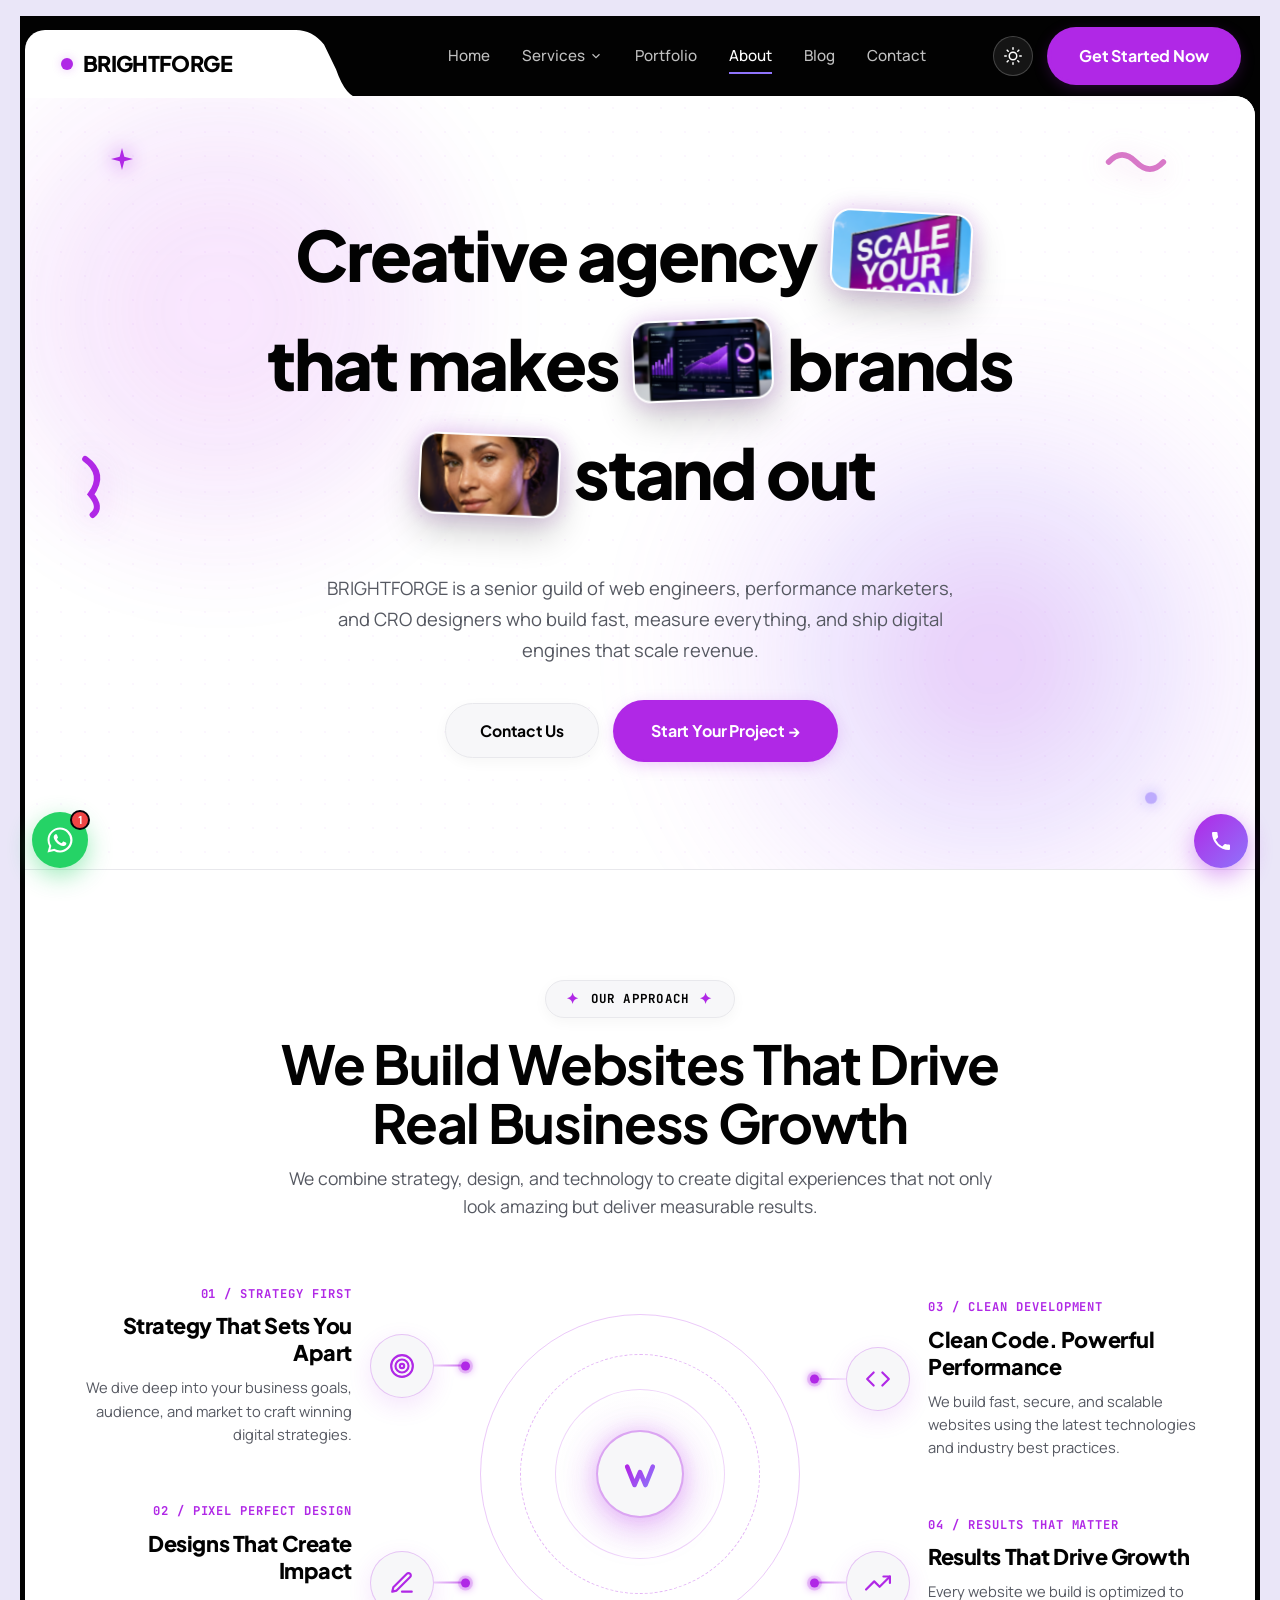
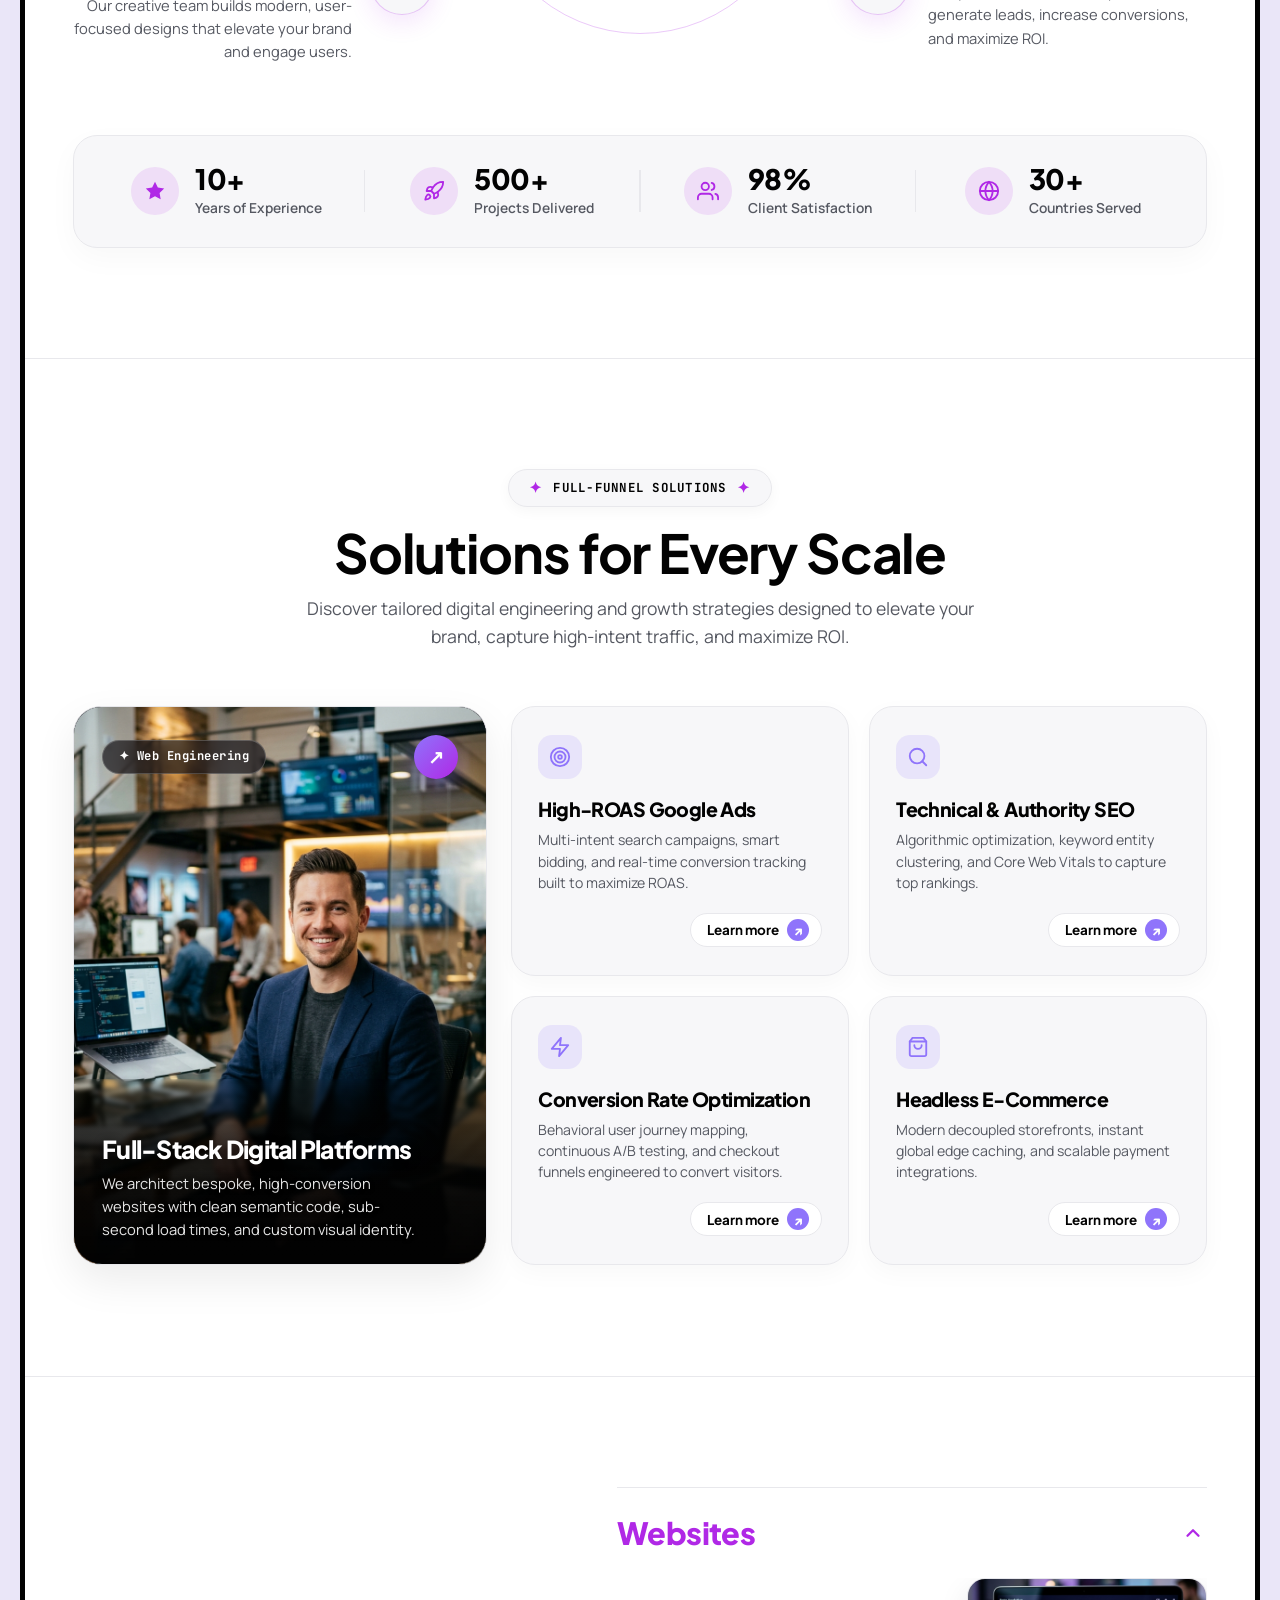
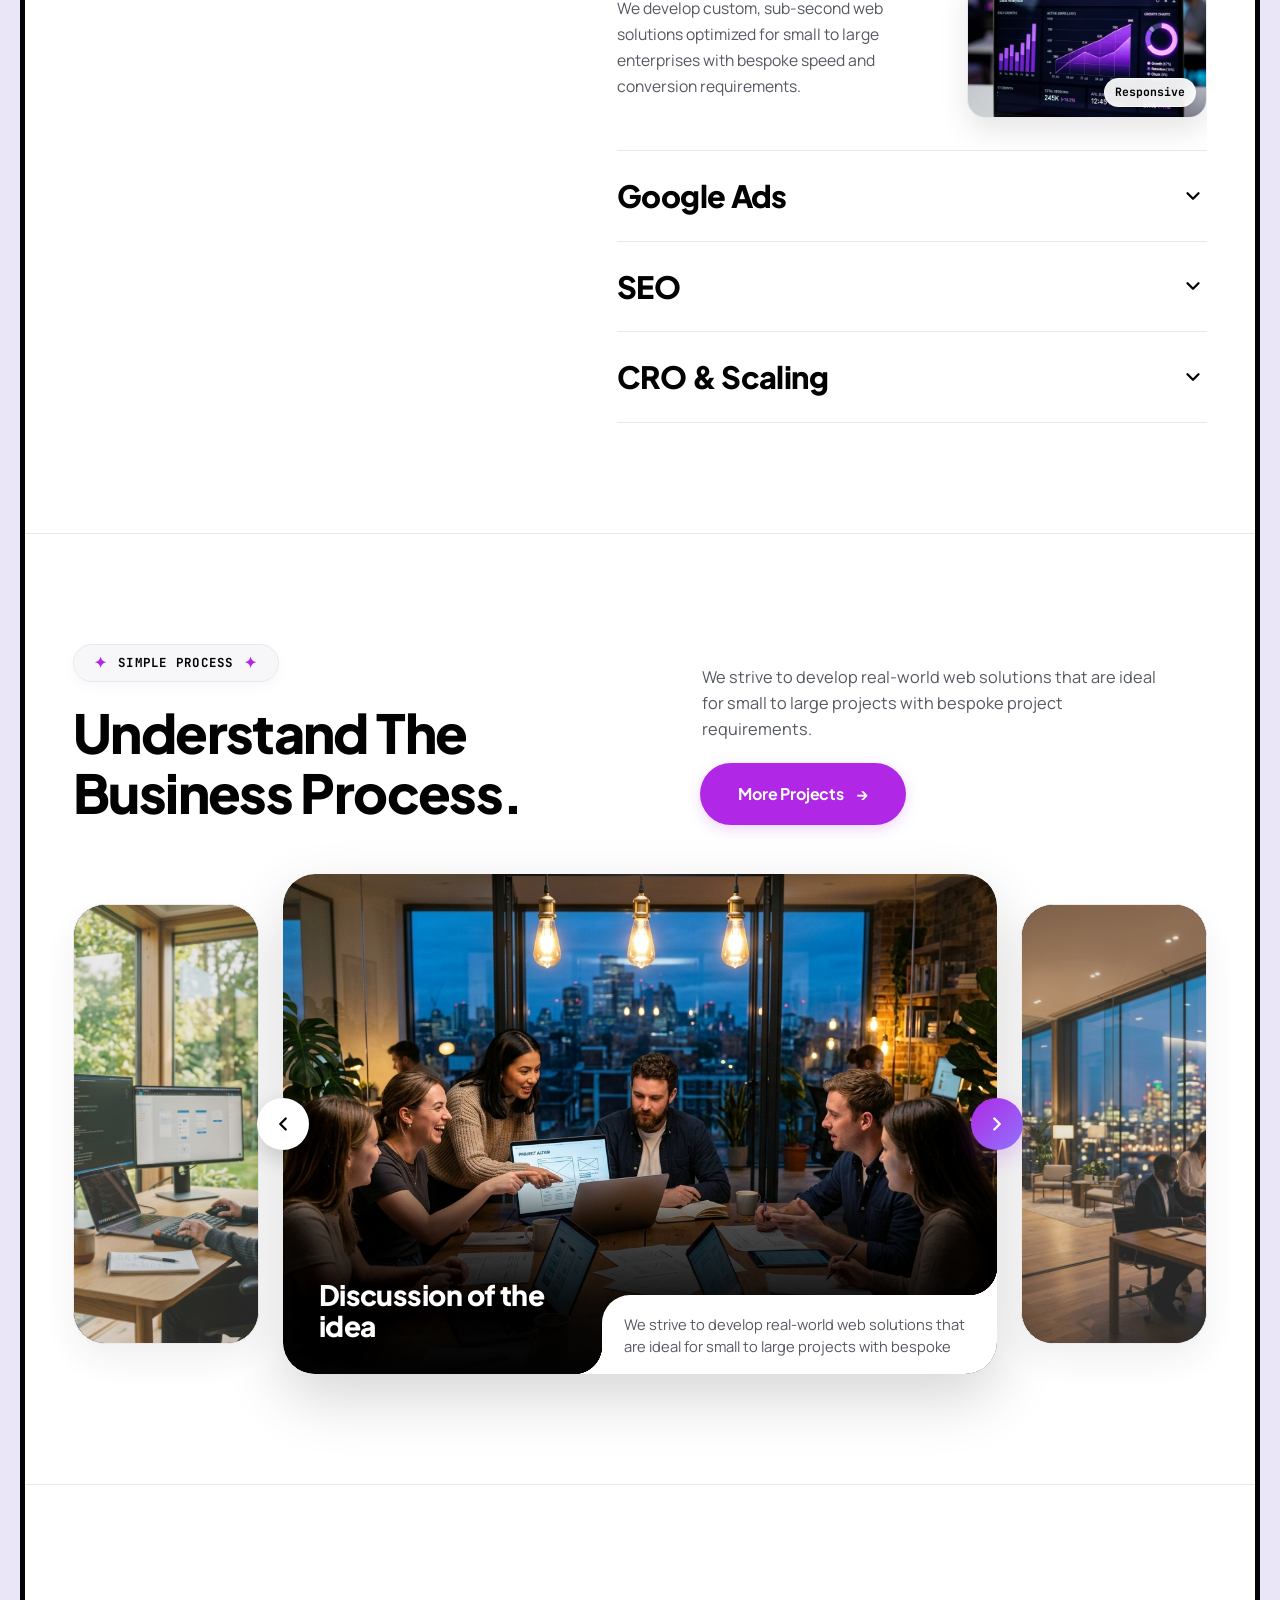
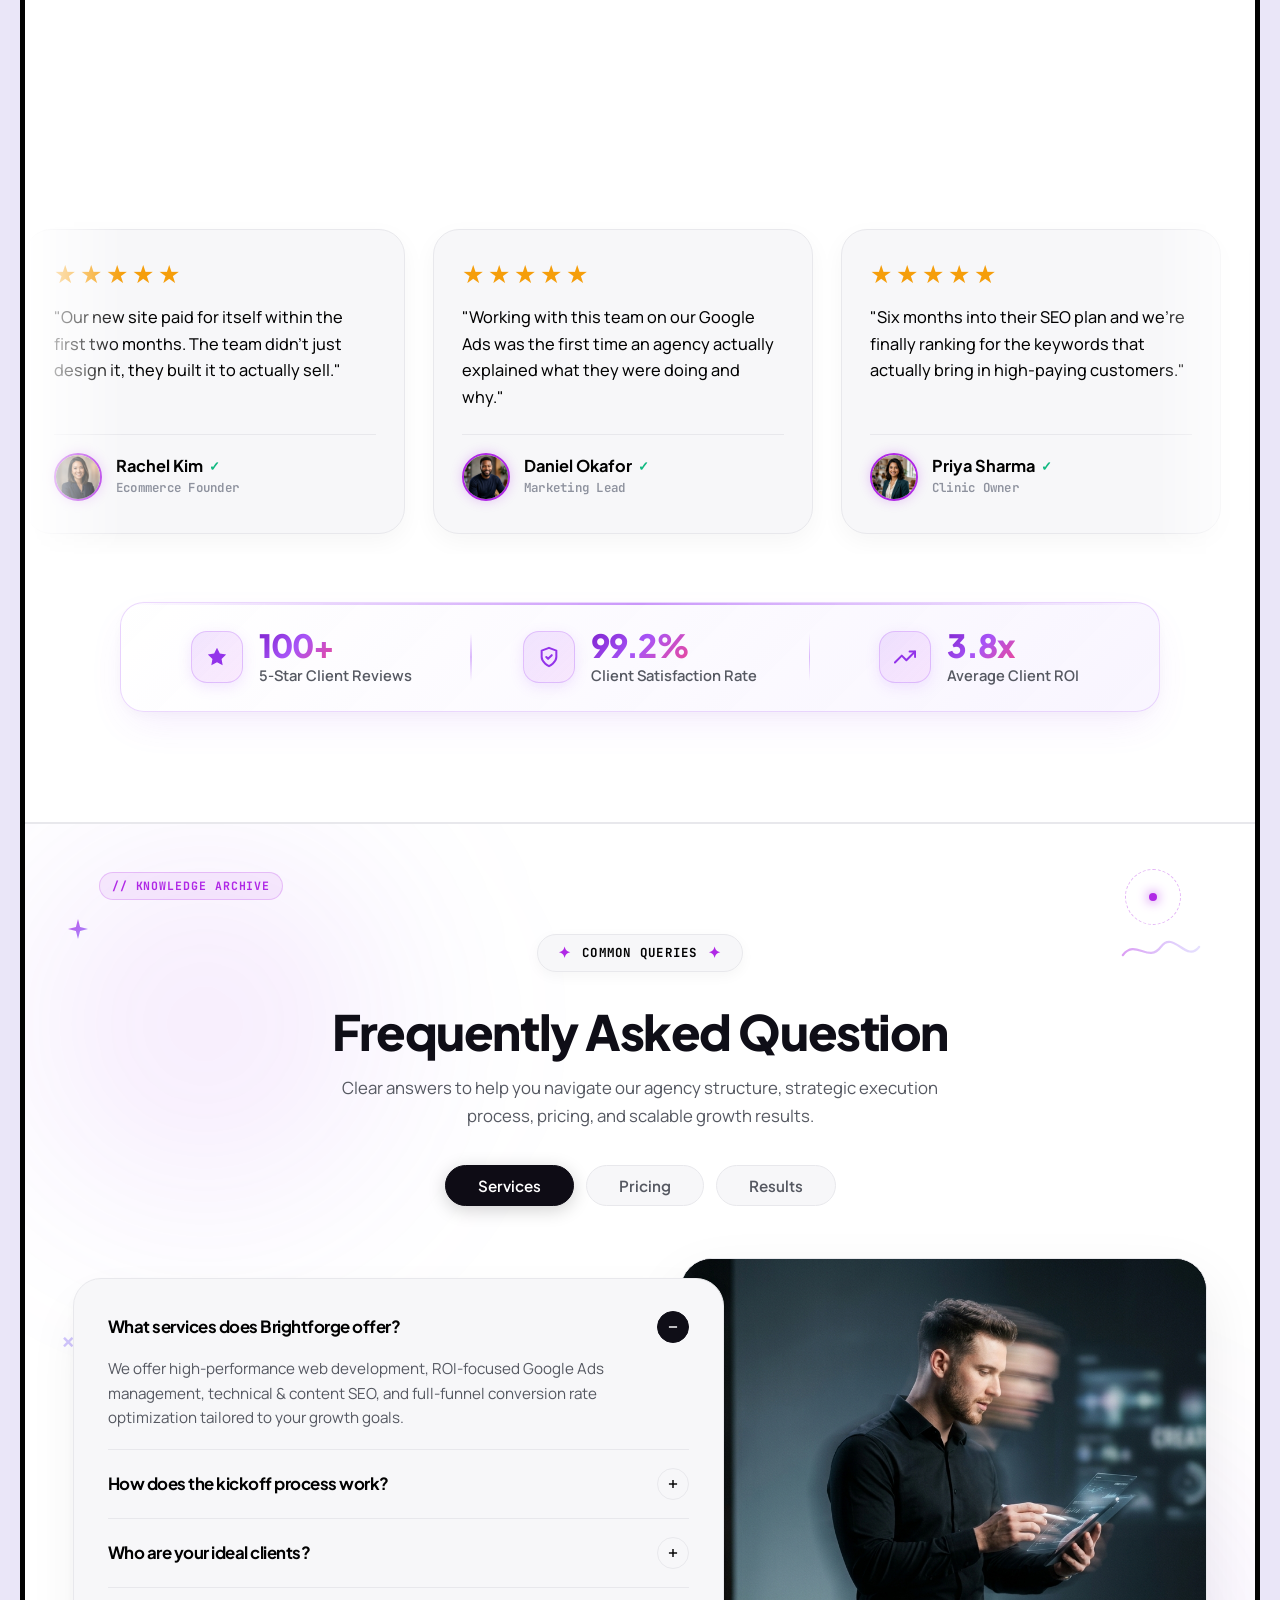
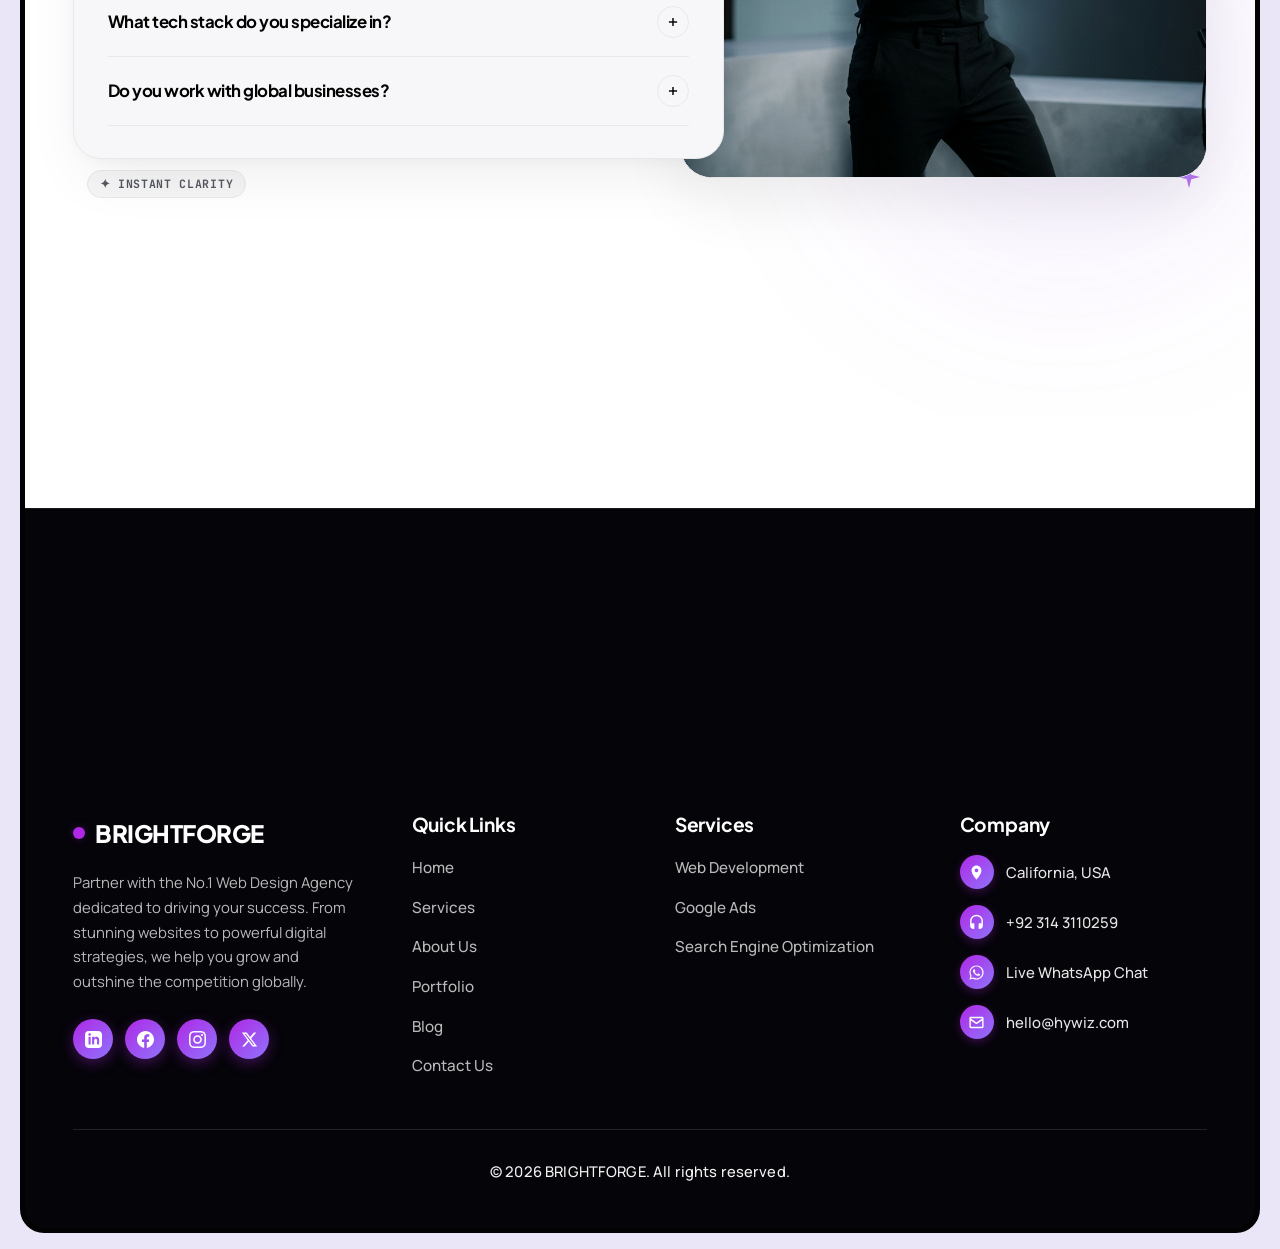
==== commit b0e1c87b: "Fix mobile section gaps to prevent collisions, clean about photo cards from overlapping image, remov" ====
--- a/about.html
+++ b/about.html
@@ -181,7 +181,7 @@
           <!-- Section Header -->
           <div class="section-header section-header-center reveal reveal-up">
             <span class="section-tag-pill"><span class="pill-sparkle">✦</span> OUR APPROACH <span class="pill-sparkle">✦</span></span>
-            <h2 class="section-title">We Build Websites That<br>Drive <span class="highlight-purple-text">Real Business Growth</span></h2>
+            <h2 class="section-title">We Build Websites That Drive <span class="highlight-purple-text">Real Business Growth</span></h2>
             <p class="section-subhead">We combine strategy, design, and technology to create digital experiences that not only look amazing but deliver measurable results.</p>
           </div>
 
@@ -643,7 +643,7 @@
             <div class="culture-header-left">
               <span class="section-tag-pill"><span class="pill-sparkle">✦</span> SIMPLE PROCESS <span class="pill-sparkle">✦</span></span>
               <h2 class="culture-main-title">
-                Understand The<br>Business Process.
+                Understand The Business Process.
               </h2>
             </div>
 
--- a/css/global.css
+++ b/css/global.css
@@ -1325,7 +1325,75 @@
 @media (max-width: 768px) {
   :root {
     --side-padding: 20px;
-    --section-rhythm: 56px;
+    --section-rhythm: 84px;
+  }
+
+  /* Ensure ample vertical gap so no section attaches to another */
+  .section-spacer {
+    padding-top: 84px !important;
+    padding-bottom: 84px !important;
+  }
+
+  /* User Directive: Remove all <br> tags across the entire site in mobile view */
+  br {
+    display: none !important;
+  }
+
+  /* ========================================================================
+     User Directive: Mobile View Hero H1 = 45px & Section H2 = 40px (Site-wide)
+     ======================================================================== */
+  h1,
+  .hero-main-title,
+  .about-editorial-headline,
+  .editorial-headline,
+  .service-hero-title,
+  .portfolio-hero-title,
+  .blog-hero-title,
+  .contact-hero-title,
+  .hero-headline-col h1,
+  .editorial-hero-section h1,
+  .service-hero-section h1 {
+    font-size: 45px !important;
+    line-height: 1.15 !important;
+  }
+
+  .about-headline-line {
+    flex-wrap: wrap;
+    white-space: normal;
+    gap: 4px;
+    margin: 4px 0;
+  }
+
+  .hero-inline-card {
+    width: 68px;
+    height: 44px;
+    margin: 0 4px;
+    border-radius: 8px;
+  }
+
+  h2,
+  .section-title,
+  .bento-primary-title,
+  .about-ref-title,
+  .services-ref-title,
+  .pricing-ref-title,
+  .pricing-header-title,
+  .faq-ref-title,
+  .faq-main-title,
+  .cta-ref-title,
+  .solutions-ref-title,
+  .process-ref-title,
+  .contact-form-title,
+  .contact-sheet-title,
+  .blueprint-title,
+  .delivery-title,
+  .timeline-heading,
+  .guild-title,
+  .culture-title,
+  .services-detail-title,
+  .tier-card-title {
+    font-size: 40px !important;
+    line-height: 1.18 !important;
   }
 }
 
--- a/css/header-footer.css
+++ b/css/header-footer.css
@@ -1008,6 +1008,42 @@
 @media (max-width: 768px) {
   .site-header {
     border-radius: 0;
+    height: 70px;
+    padding-right: 14px;
+  }
+  .brand-tab-unit {
+    height: 58px;
+    margin-top: 12px;
+    margin-bottom: -2px;
+  }
+  .brand-tab-body {
+    padding: 0 10px 0 14px;
+    border-top-left-radius: 14px;
+  }
+  .brand-logo {
+    font-size: 1.15rem;
+    gap: 8px;
+  }
+  .brand-tab-slope {
+    width: 48px;
+    height: 58px;
+  }
+  .header-actions {
+    gap: 10px;
+    margin-left: auto;
+  }
+  .btn-header-cta {
+    display: none !important;
+  }
+  .theme-toggle-btn {
+    width: 38px;
+    height: 38px;
+    flex-shrink: 0;
+  }
+  .hamburger-btn {
+    width: 38px;
+    height: 38px;
+    flex-shrink: 0;
   }
   .site-footer {
     border-radius: 0;
@@ -1021,6 +1057,30 @@
   }
   .footer-col-brand {
     grid-column: span 1;
+  }
+}
+
+@media (max-width: 480px) {
+  .site-header {
+    padding-right: 10px;
+  }
+  .brand-tab-body {
+    padding: 0 6px 0 10px;
+  }
+  .brand-logo {
+    font-size: 1.04rem;
+    gap: 6px;
+  }
+  .brand-tab-slope {
+    width: 40px;
+  }
+  .header-actions {
+    gap: 8px;
+  }
+  .theme-toggle-btn,
+  .hamburger-btn {
+    width: 36px;
+    height: 36px;
   }
 }
 
--- a/css/about.css
+++ b/css/about.css
@@ -1992,15 +1992,22 @@
 
 @media (max-width: 768px) {
   .about-editorial-headline {
-    font-size: 2.2rem;
-    line-height: 1.4;
+    font-size: 45px !important;
+    line-height: 1.25 !important;
+  }
+
+  .about-headline-line {
+    flex-wrap: wrap;
+    white-space: normal;
+    gap: 4px;
+    margin: 4px 0;
   }
 
   .hero-inline-card {
-    width: 80px;
-    height: 54px;
-    margin: 0 6px;
-    border-radius: 10px;
+    width: 68px;
+    height: 44px;
+    margin: 0 4px;
+    border-radius: 8px;
   }
 }
 
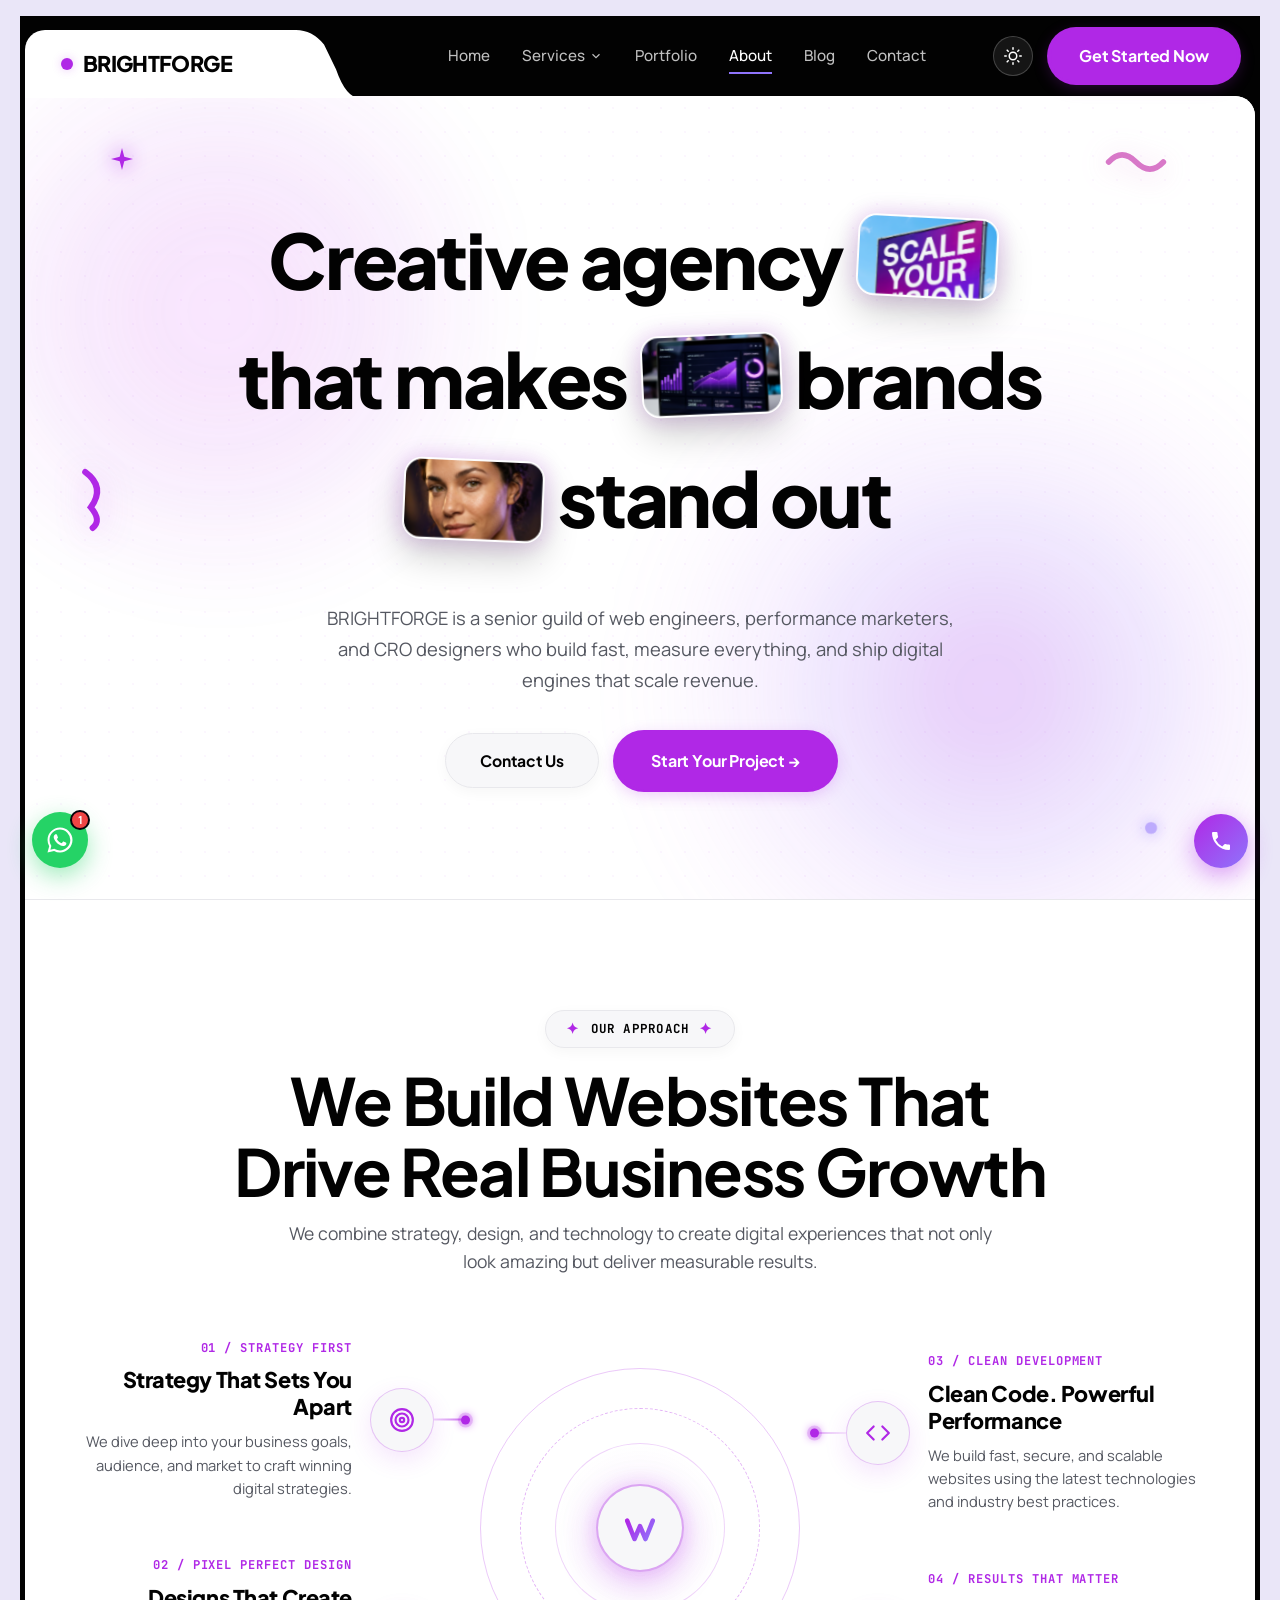
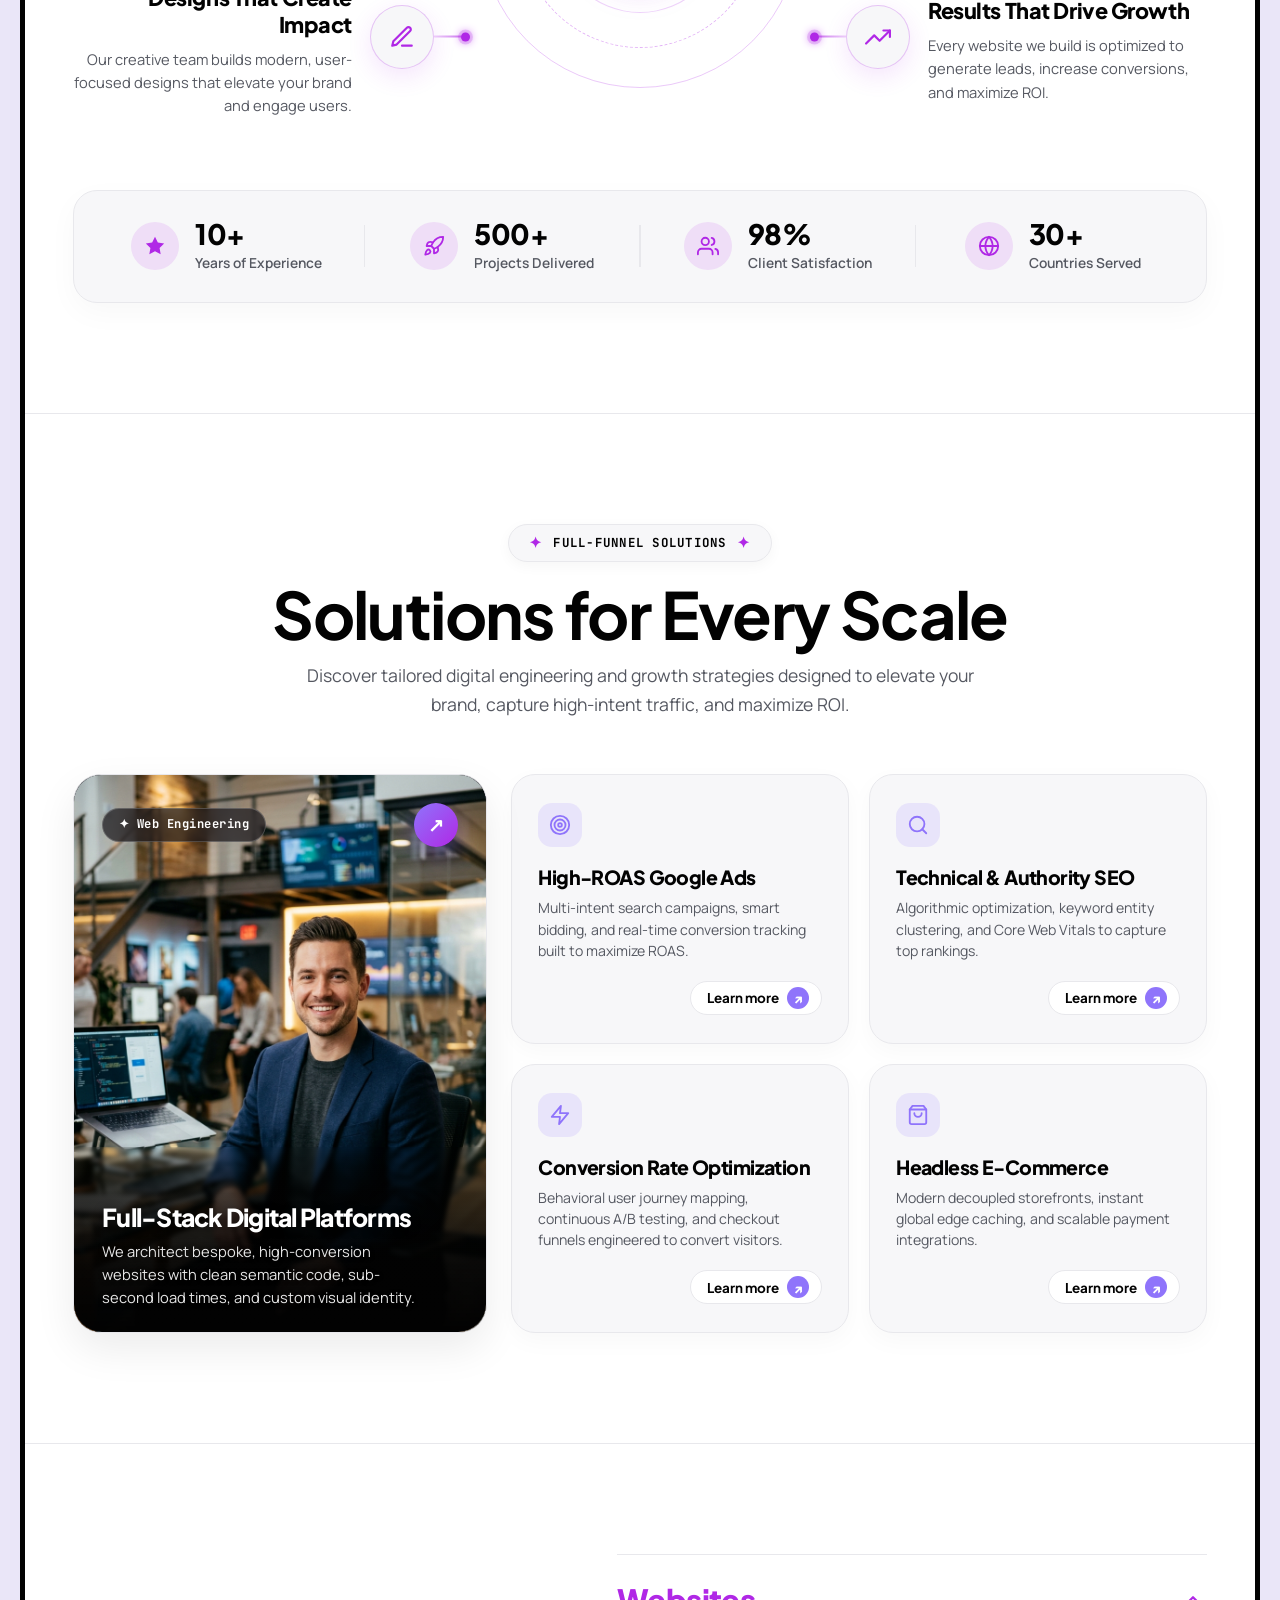
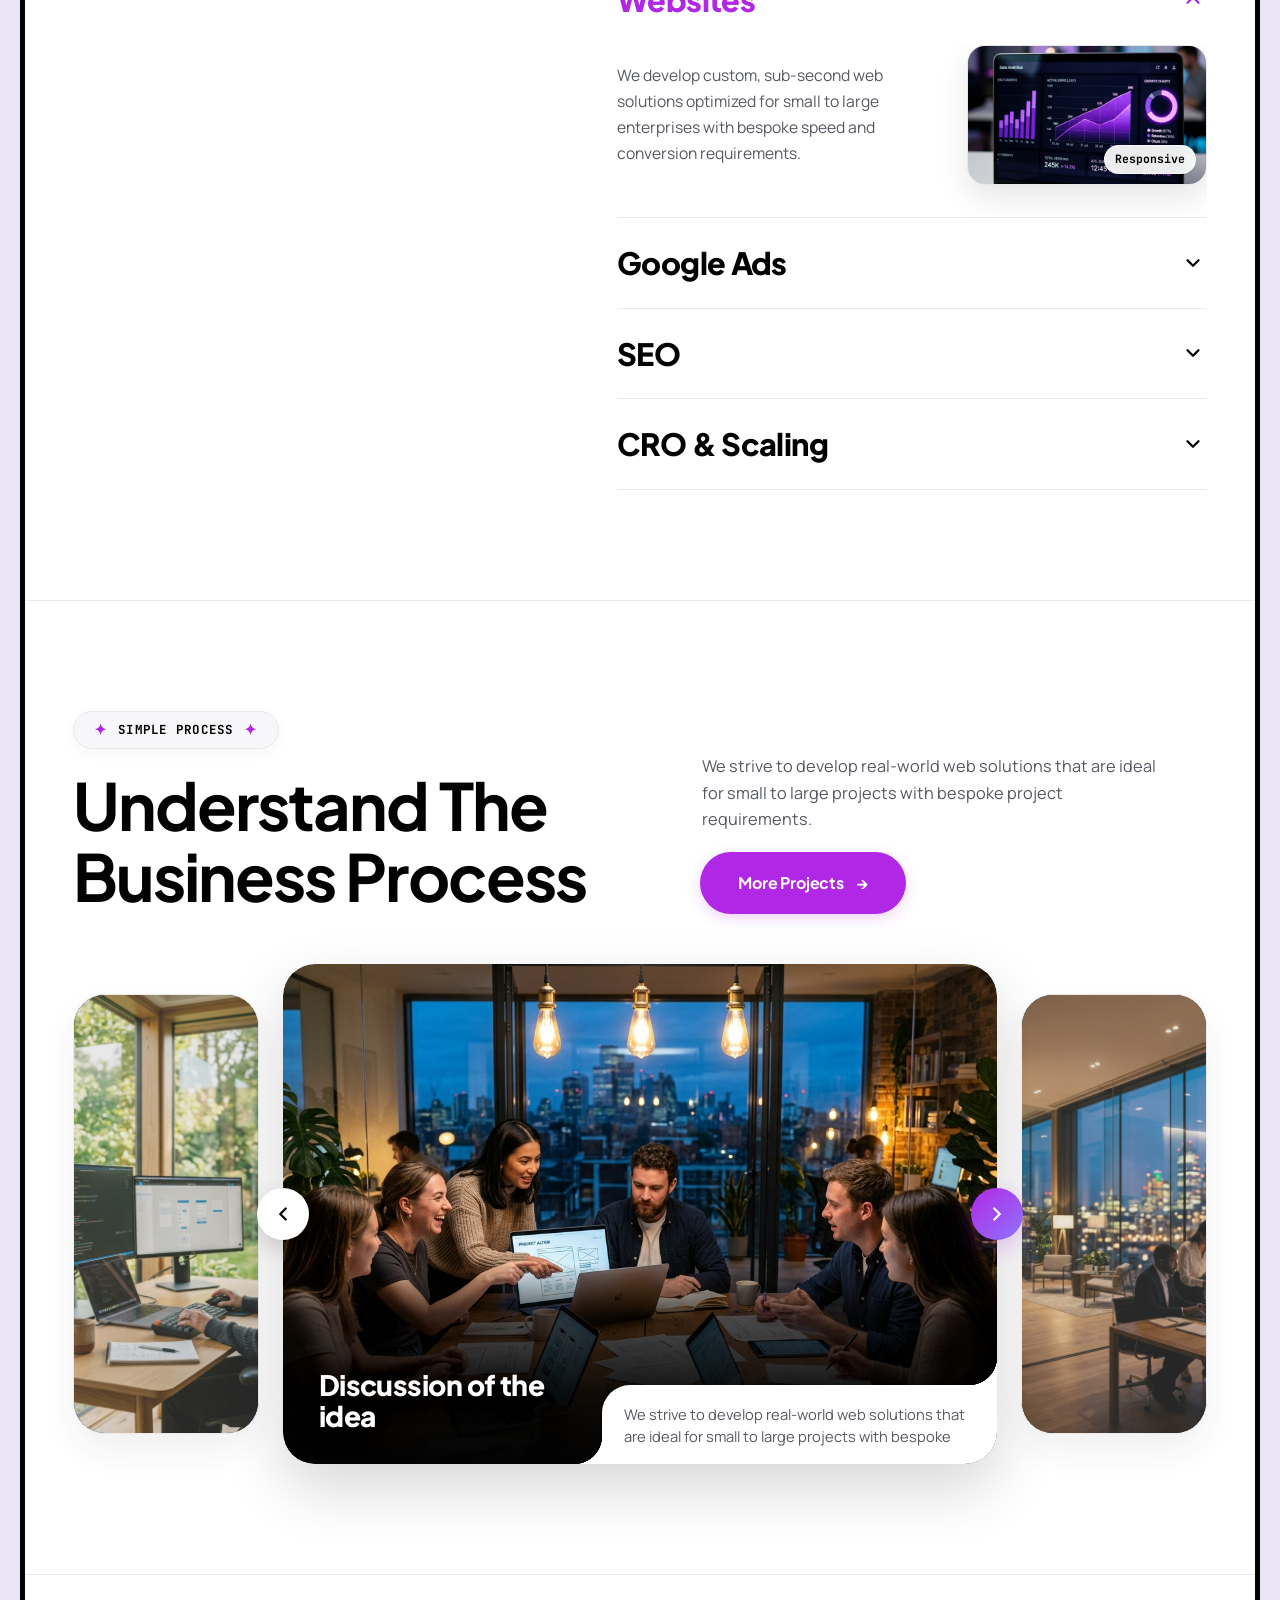
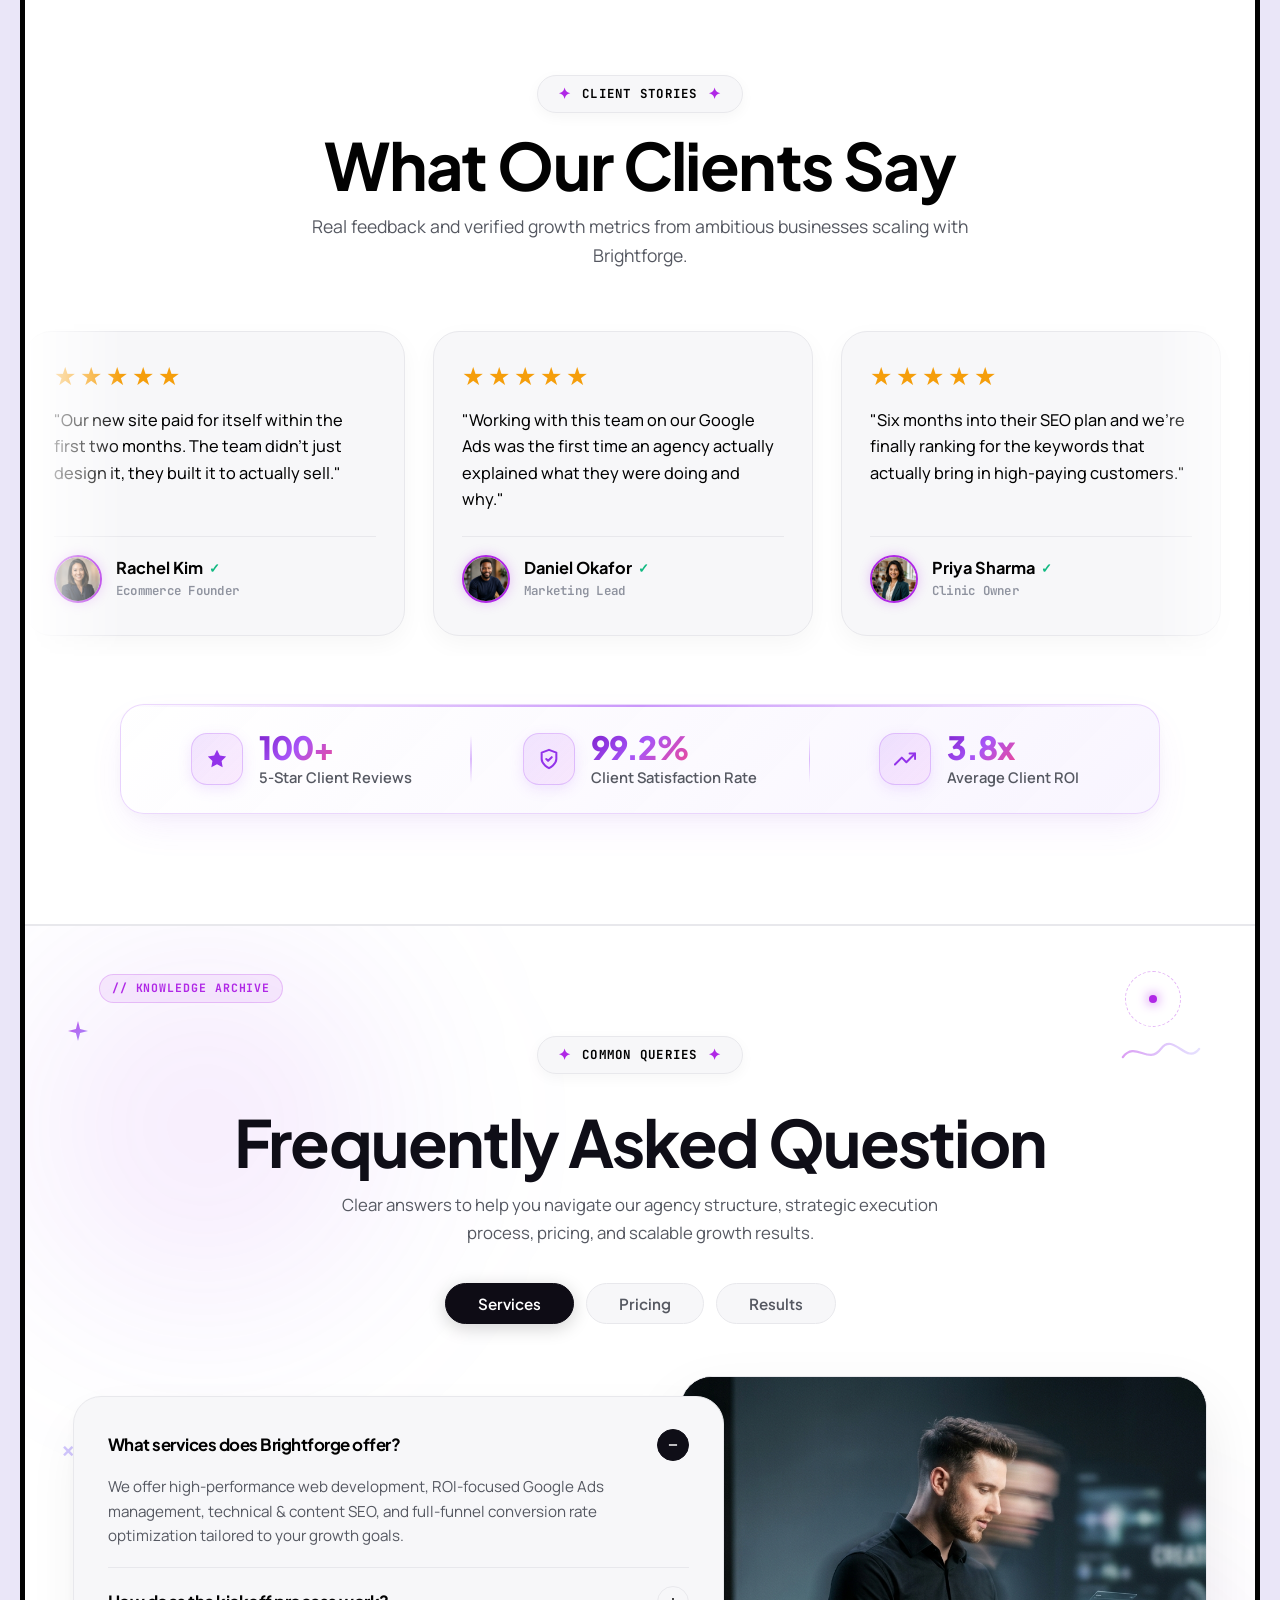
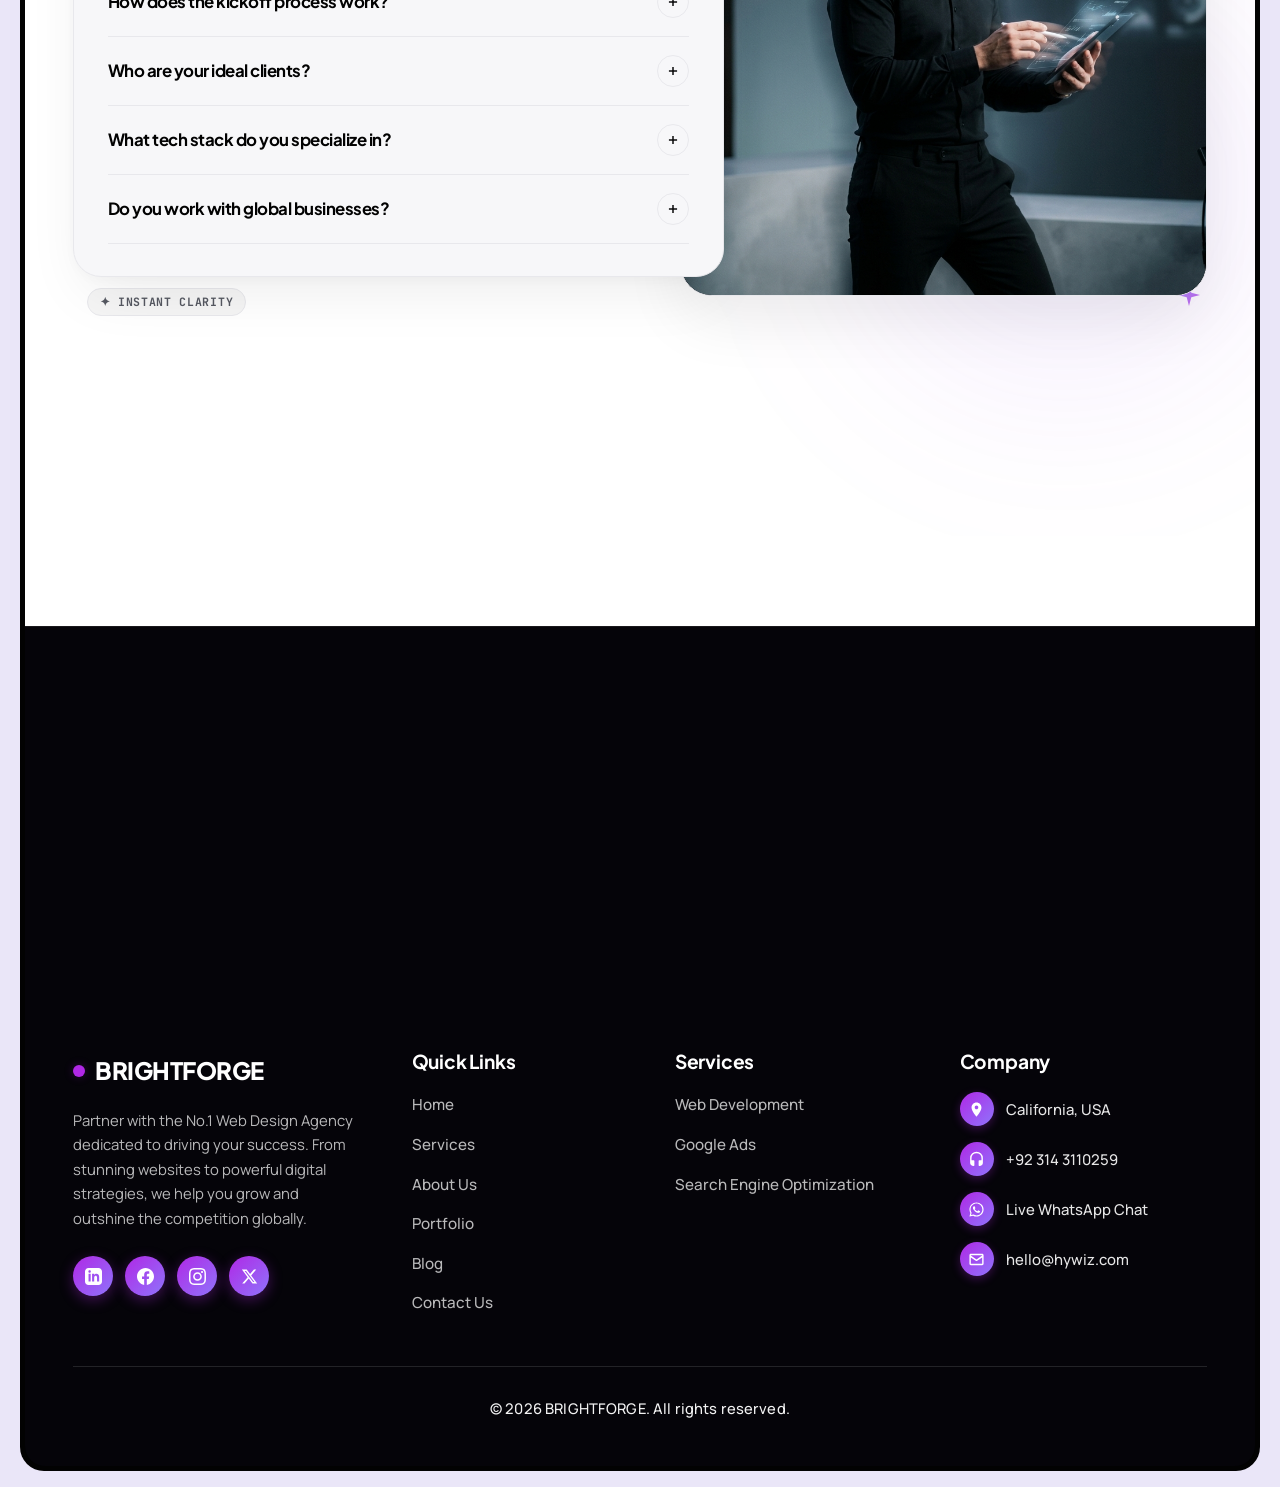
==== commit c45ab0c4: "Set desktop hero h1 to 76px, all section h2s to 65px with 700 weight, preserve line-heights, and rem" ====
--- a/about.html
+++ b/about.html
@@ -643,7 +643,7 @@
             <div class="culture-header-left">
               <span class="section-tag-pill"><span class="pill-sparkle">✦</span> SIMPLE PROCESS <span class="pill-sparkle">✦</span></span>
               <h2 class="culture-main-title">
-                Understand The Business Process.
+                Understand The Business Process
               </h2>
             </div>
 
--- a/css/global.css
+++ b/css/global.css
@@ -160,14 +160,14 @@
 }
 
 h1 {
-  font-size: clamp(2.8rem, 5vw, 70px);
+  font-size: 76px;
   font-weight: 800;
   line-height: 1.05;
 }
 
 h2,
 .section-title {
-  font-size: clamp(2.4rem, 4.2vw, 65px);
+  font-size: 65px;
   font-weight: 700;
   line-height: 1.1;
   letter-spacing: -0.025em;
@@ -1199,7 +1199,7 @@
 .editorial-headline,
 .about-editorial-headline {
   font-family: var(--font-heading);
-  font-size: clamp(2.6rem, 5.4vw, 76px);
+  font-size: 76px;
   font-weight: 800;
   line-height: 1.46;
   letter-spacing: -0.03em;
@@ -1319,6 +1319,53 @@
   :root {
     --side-padding: 32px;
     --section-rhythm: 72px;
+  }
+}
+
+/* ==========================================================================
+   Desktop Typography Standards (User Directives)
+   - Hero H1: 76px (Preserving existing line-heights on other pages)
+   - All Section H2s: 65px with font-weight: 700 (equal across entire site)
+   ========================================================================== */
+@media (min-width: 769px) {
+  h1,
+  .hero-main-title,
+  .about-editorial-headline,
+  .editorial-headline,
+  .service-hero-title,
+  .portfolio-hero-title,
+  .blog-hero-title,
+  .contact-hero-title,
+  .editorial-hero-section h1,
+  .service-hero-section h1 {
+    font-size: 76px !important;
+  }
+
+  h2,
+  .section-title,
+  .bento-primary-title,
+  .about-ref-title,
+  .services-ref-title,
+  .pricing-ref-title,
+  .pricing-header-title,
+  .faq-ref-title,
+  .faq-main-title,
+  .cta-ref-title,
+  .solutions-ref-title,
+  .process-ref-title,
+  .contact-form-title,
+  .contact-sheet-title,
+  .blueprint-split-title,
+  .blueprint-title,
+  .delivery-title,
+  .culture-main-title,
+  .why-sticky-title,
+  .service-process-title,
+  .stats-headline {
+    font-size: 65px !important;
+    font-weight: 700 !important;
+    line-height: 1.1 !important;
+    letter-spacing: -0.025em;
   }
 }
 
--- a/css/header-footer.css
+++ b/css/header-footer.css
@@ -470,7 +470,7 @@
 
 .cta-ref-title {
   font-family: var(--font-heading);
-  font-size: clamp(2rem, 3.2vw, 44px);
+  font-size: 65px;
   font-weight: 700;
   color: #FFFFFF !important;
   line-height: 1.16;
--- a/css/about.css
+++ b/css/about.css
@@ -198,7 +198,7 @@
 /* Editorial Headline with Embedded Inline Cards */
 .about-editorial-headline {
   font-family: var(--font-heading);
-  font-size: clamp(2.6rem, 5.4vw, 76px);
+  font-size: 76px;
   font-weight: 800;
   line-height: 1.46;
   letter-spacing: -0.03em;
@@ -1347,8 +1347,8 @@
 
 .culture-main-title {
   font-family: var(--font-heading);
-  font-size: clamp(2.4rem, 4.2vw, 56px);
-  font-weight: 800;
+  font-size: 65px;
+  font-weight: 700;
   line-height: 1.12;
   letter-spacing: -0.03em;
   color: var(--text-primary);
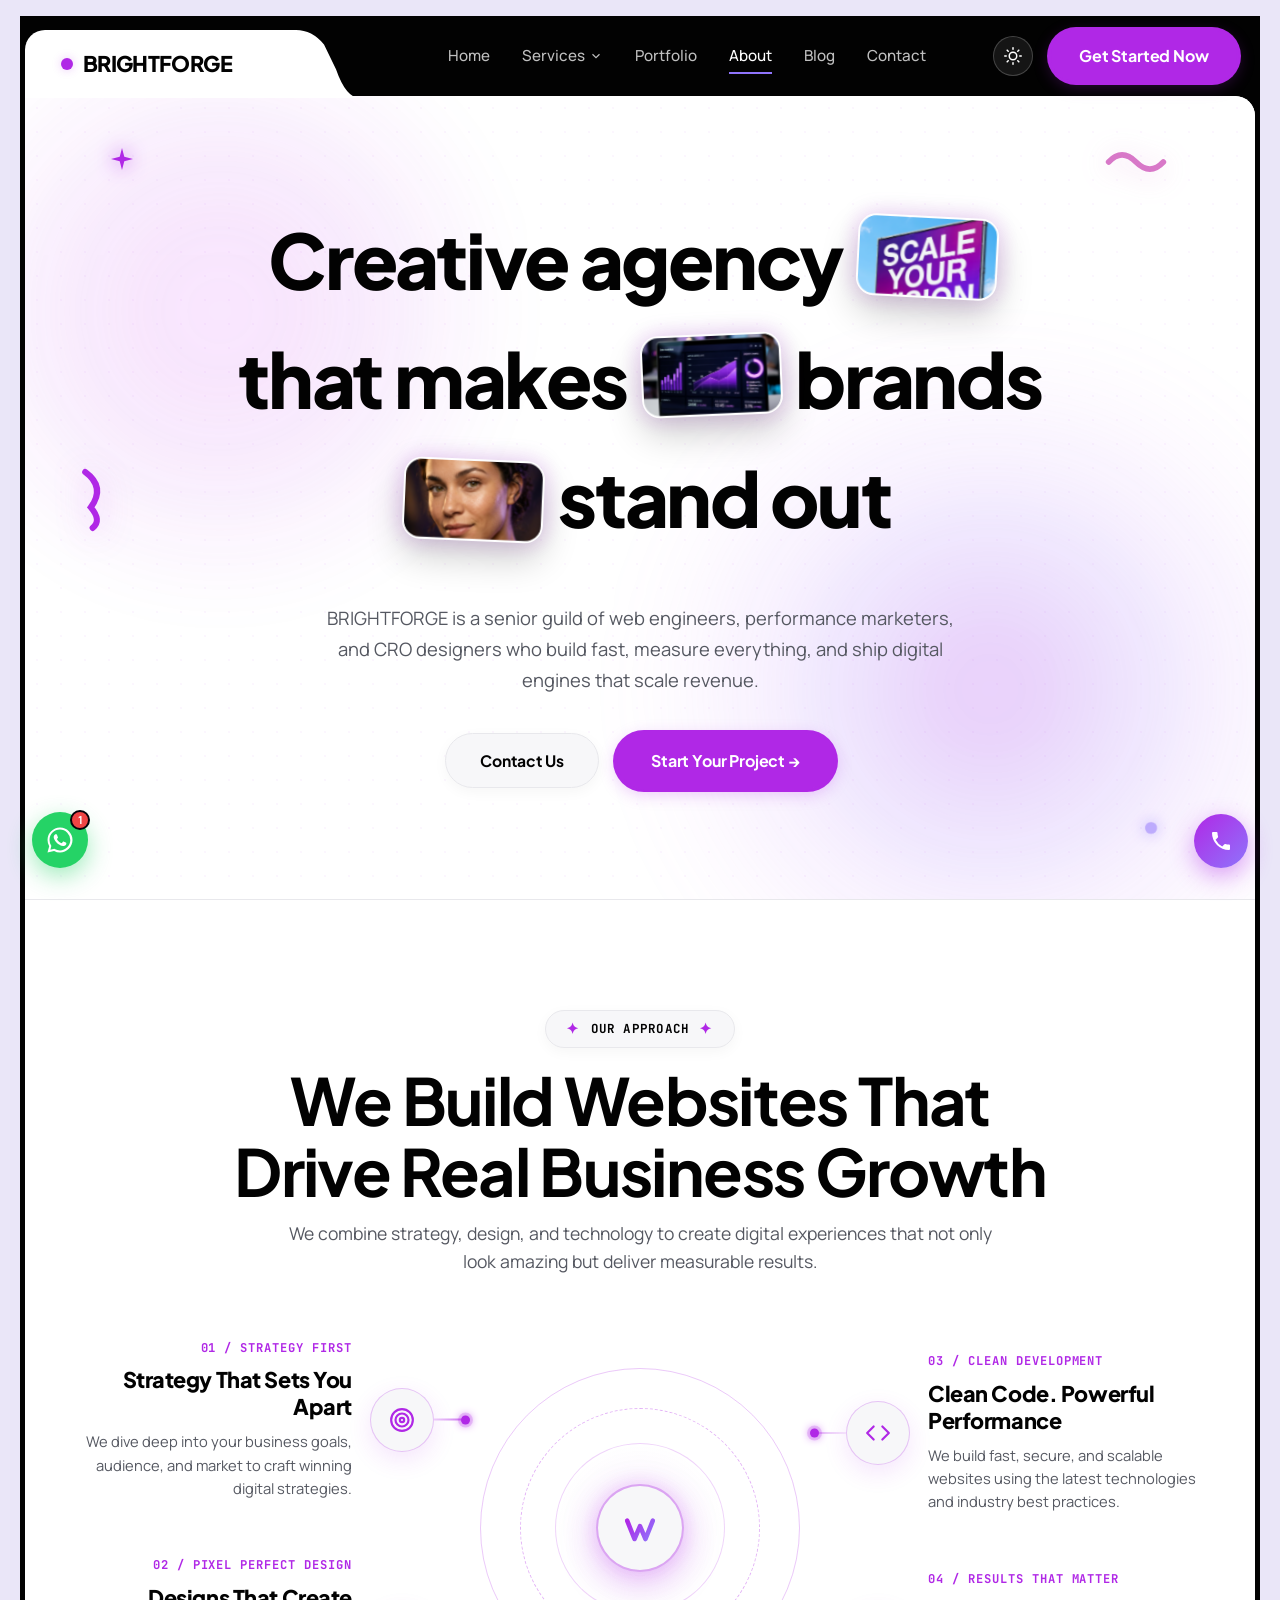
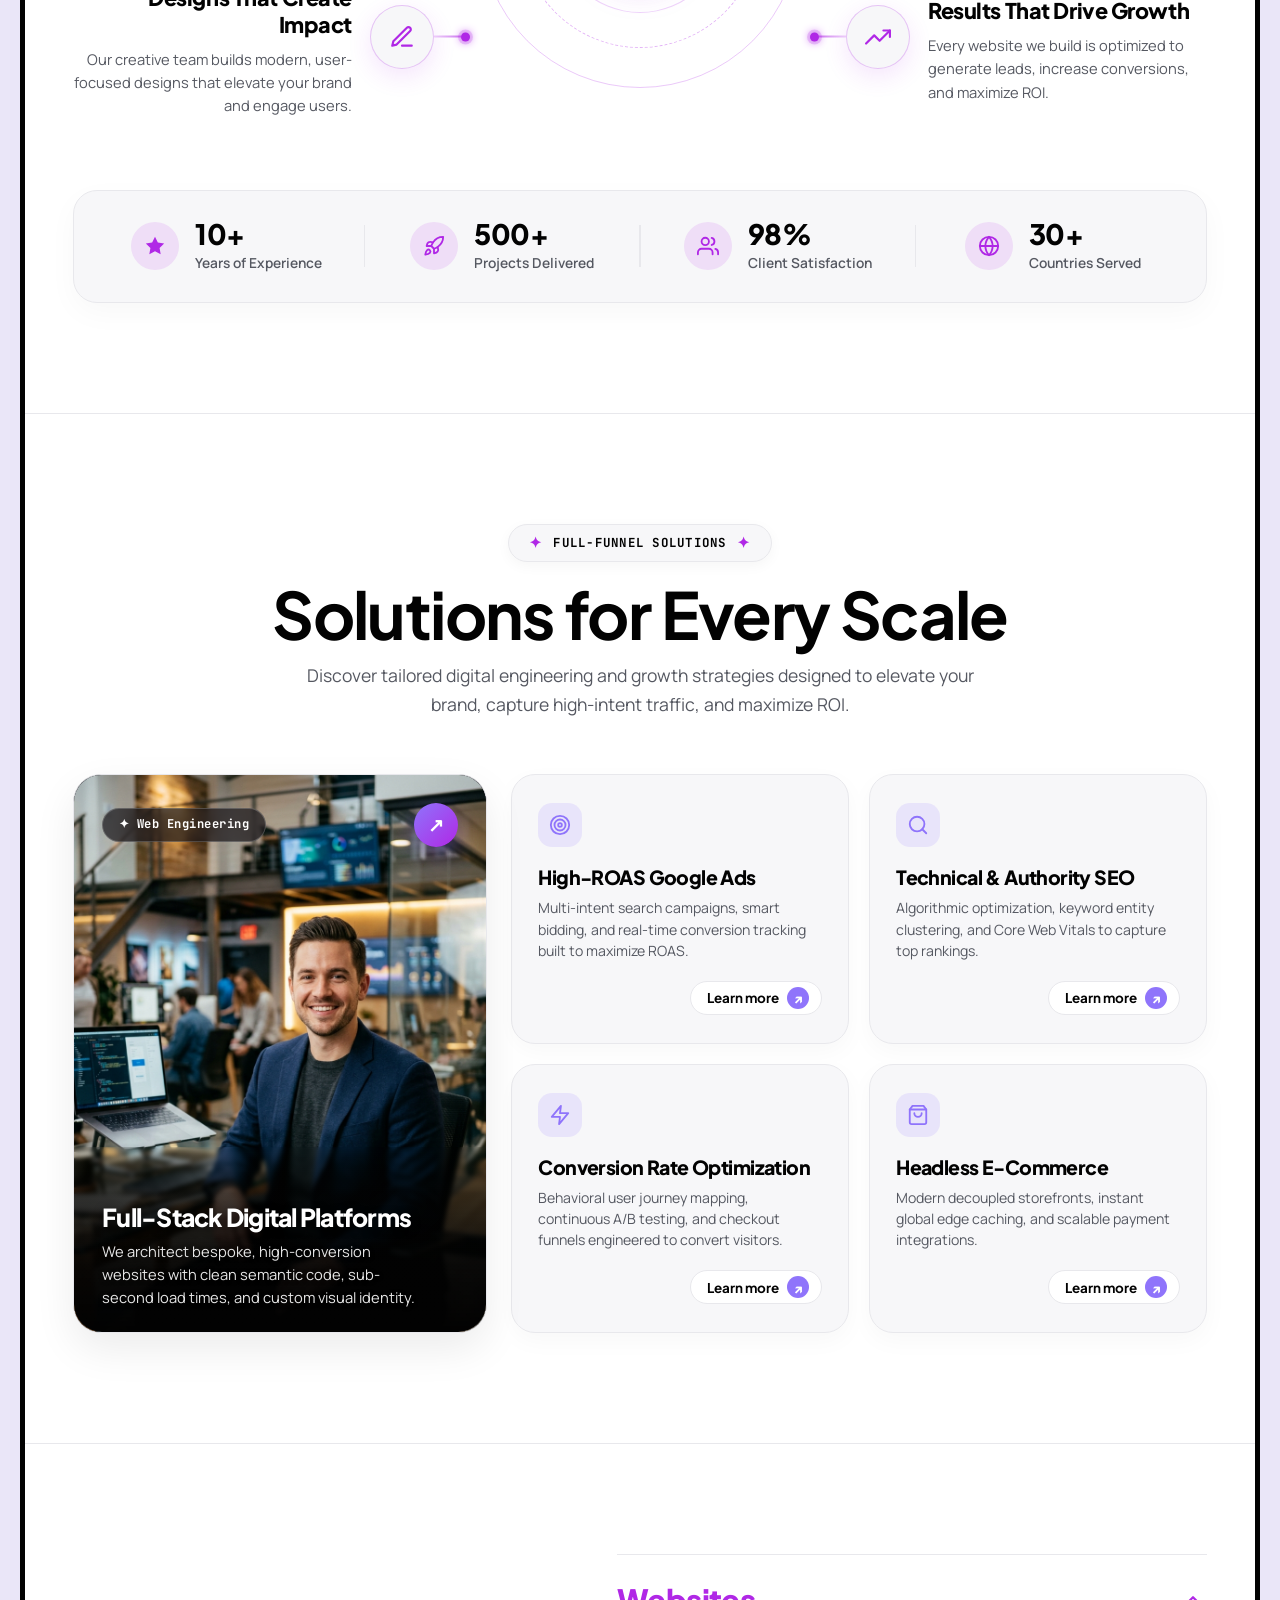
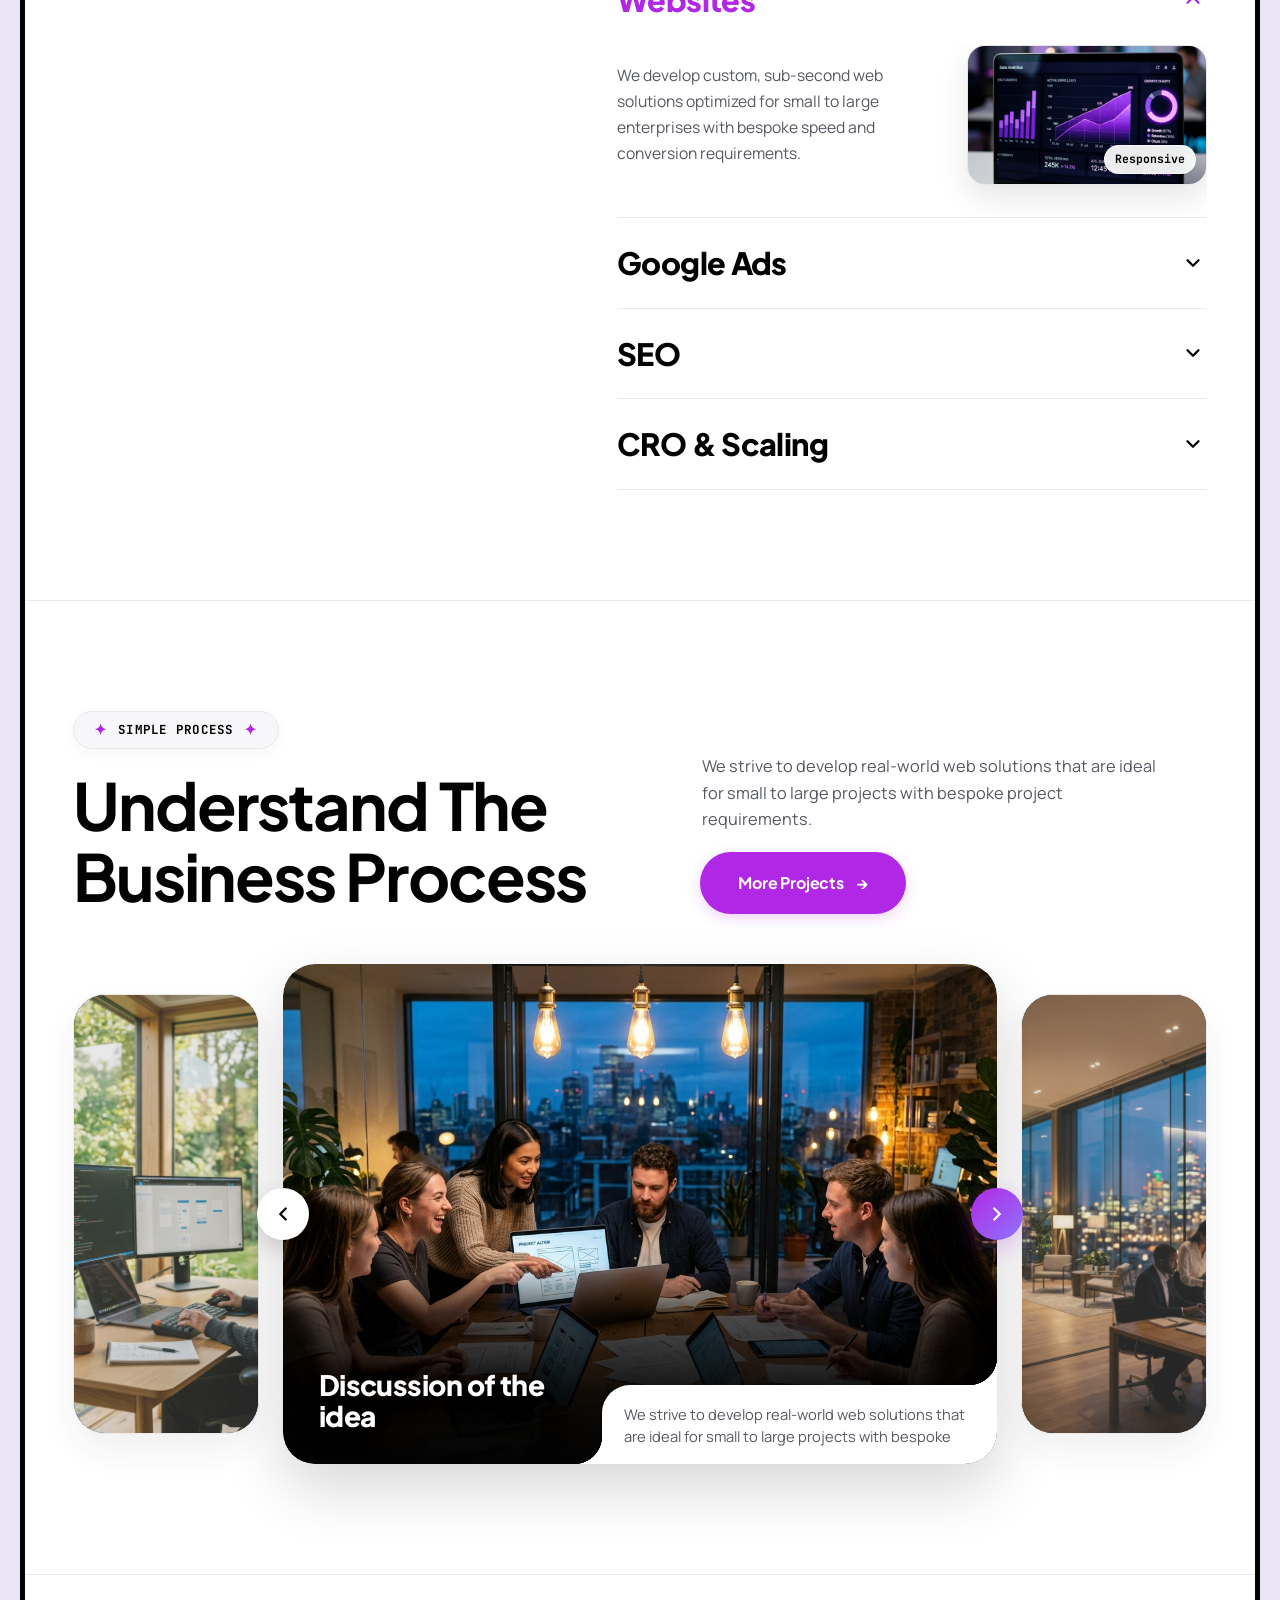
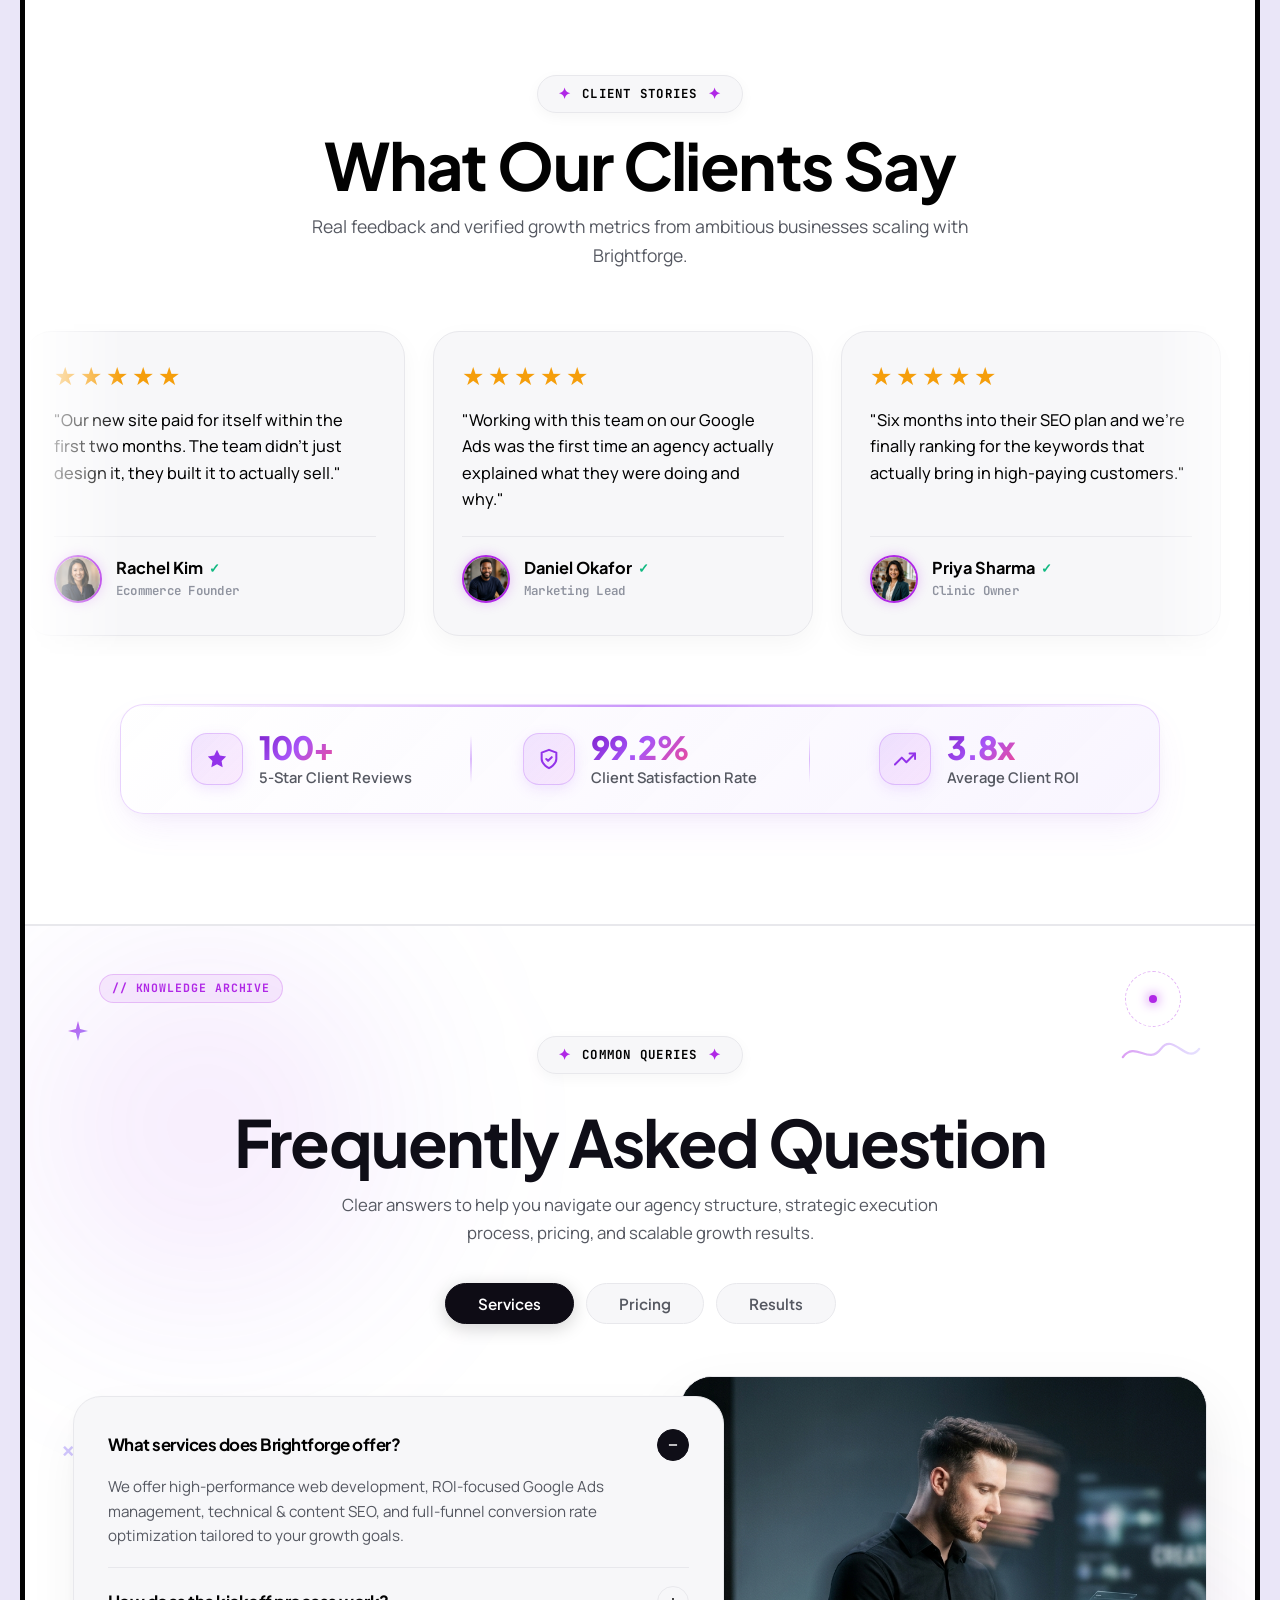
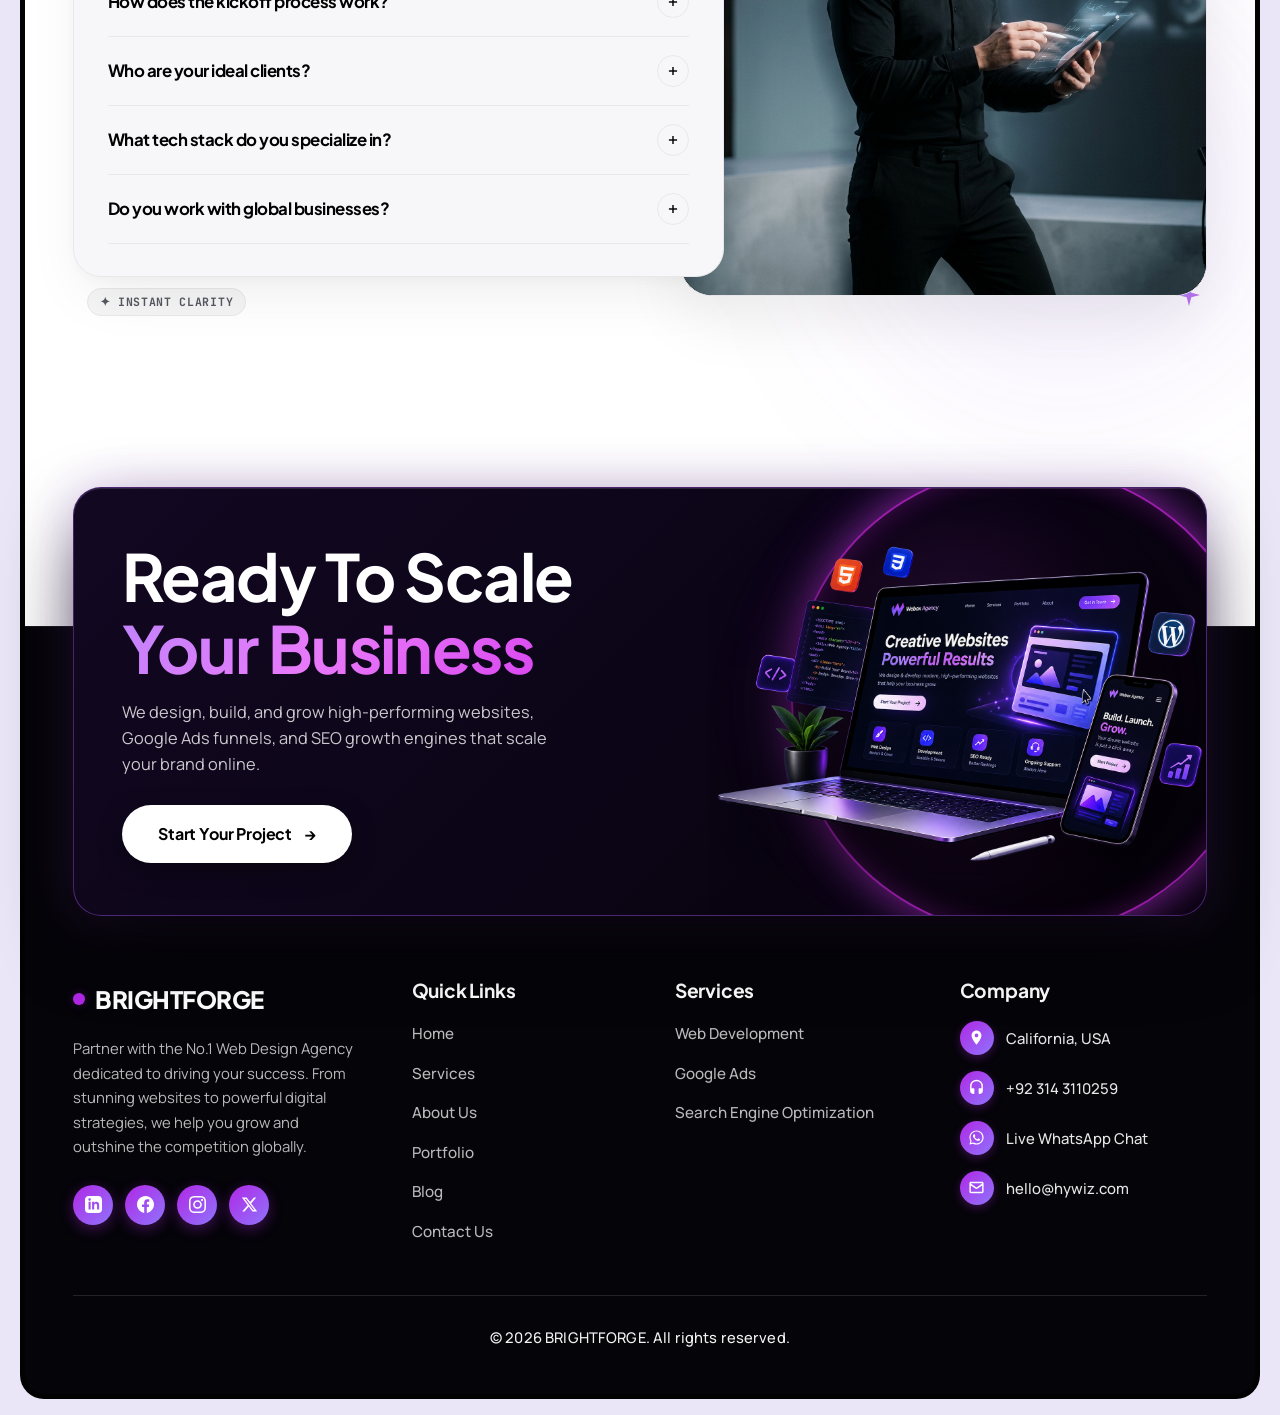
==== commit d8f1fa40: "Update CTA heading to Ready To Scale Your Business fitting in exactly 2 clean lines without any br t" ====
--- a/about.html
+++ b/about.html
@@ -1328,7 +1328,7 @@
             
             <!-- Left Side: Content & Actions -->
             <div class="cta-ref-content-col">
-              <h2 class="cta-ref-title">Let's Build Digital Experiences <span class="highlight-purple-text">That Convert</span></h2>
+              <h2 class="cta-ref-title">Ready To Scale <span class="highlight-purple-text">Your Business</span></h2>
               <p class="cta-ref-subhead">We design, build, and grow high-performing websites, Google Ads funnels, and SEO growth engines that scale your brand online.</p>
               <div class="cta-ref-action-row">
                 <a href="contact.html" class="btn btn-cta-white">
--- a/css/global.css
+++ b/css/global.css
@@ -799,12 +799,13 @@
 
 .cta-ref-title {
   font-family: var(--font-heading);
-  font-size: clamp(2rem, 3.2vw, 44px);
+  font-size: 65px;
   font-weight: 700;
   color: #FFFFFF !important;
   line-height: 1.16;
   letter-spacing: -0.025em;
   margin-bottom: 16px;
+  max-width: 14ch;
 }
 
 .cta-ref-title .highlight-purple-text {
@@ -901,12 +902,12 @@
 .cta-ref-visual-col {
   position: relative;
   display: flex;
-  align-items: flex-end;
+  align-items: center;
   justify-content: flex-end;
   overflow: hidden;
   background: transparent;
   height: 100%;
-  min-height: 330px;
+  min-height: 380px;
   z-index: 1;
 }
 
@@ -919,10 +920,11 @@
 .cta-ref-visual-col::before {
   content: '';
   position: absolute;
-  top: 15%;
+  top: 50%;
   right: 12%;
-  width: 360px;
-  height: 360px;
+  transform: translateY(-50%);
+  width: 380px;
+  height: 380px;
   background: radial-gradient(circle, rgba(168, 85, 247, 0.35) 0%, rgba(192, 38, 211, 0.15) 45%, transparent 70%);
   filter: blur(40px);
   pointer-events: none;
@@ -932,7 +934,7 @@
 /* Precision Glowing Arc Ring matching Reference Image */
 .cta-ref-arc-glow {
   position: absolute;
-  top: -85px;
+  top: 50%;
   right: -55px;
   width: 470px;
   height: 470px;
@@ -944,26 +946,26 @@
   pointer-events: none;
   z-index: 1;
   opacity: 0.95;
-  transform: rotate(-10deg);
+  transform: translateY(-50%) rotate(-10deg);
 }
 
 .cta-ref-mockup-img {
   width: 100%;
-  max-width: 560px;
+  max-width: 580px;
   height: auto;
   object-fit: contain;
-  object-position: right bottom;
+  object-position: right center;
   display: block;
   position: relative;
   z-index: 2;
-  transform: translate(12px, 16px) scale(1.03);
-  transform-origin: bottom right;
+  transform: translate(12px, 0) scale(1.04);
+  transform-origin: center right;
   transition: transform 0.4s cubic-bezier(0.16, 1, 0.3, 1);
   filter: drop-shadow(0 20px 40px rgba(0, 0, 0, 0.7));
 }
 
 .cta-ref-banner-card:hover .cta-ref-mockup-img {
-  transform: translate(12px, 10px) scale(1.06);
+  transform: translate(12px, 0) scale(1.07);
 }
 
 @media (max-width: 1024px) {
@@ -1343,7 +1345,6 @@
 
   h2,
   .section-title,
-  .bento-primary-title,
   .about-ref-title,
   .services-ref-title,
   .pricing-ref-title,
@@ -1371,7 +1372,7 @@
 
 @media (max-width: 768px) {
   :root {
-    --side-padding: 20px;
+    --side-padding: 16px;
     --section-rhythm: 84px;
   }
 
@@ -1420,7 +1421,6 @@
 
   h2,
   .section-title,
-  .bento-primary-title,
   .about-ref-title,
   .services-ref-title,
   .pricing-ref-title,
--- a/css/header-footer.css
+++ b/css/header-footer.css
@@ -476,6 +476,7 @@
   line-height: 1.16;
   letter-spacing: -0.025em;
   margin-bottom: 16px;
+  max-width: 14ch;
 }
 
 .cta-ref-title .highlight-purple-text {
@@ -572,12 +573,12 @@
 .cta-ref-visual-col {
   position: relative;
   display: flex;
-  align-items: flex-end;
+  align-items: center;
   justify-content: flex-end;
   overflow: hidden;
   background: transparent;
   height: 100%;
-  min-height: 330px;
+  min-height: 380px;
   z-index: 1;
 }
 
@@ -590,10 +591,11 @@
 .cta-ref-visual-col::before {
   content: '';
   position: absolute;
-  top: 15%;
+  top: 50%;
   right: 12%;
-  width: 360px;
-  height: 360px;
+  transform: translateY(-50%);
+  width: 380px;
+  height: 380px;
   background: radial-gradient(circle, rgba(168, 85, 247, 0.35) 0%, rgba(192, 38, 211, 0.15) 45%, transparent 70%);
   filter: blur(40px);
   pointer-events: none;
@@ -603,7 +605,7 @@
 /* Precision Glowing Arc Ring matching Reference Image */
 .cta-ref-arc-glow {
   position: absolute;
-  top: -85px;
+  top: 50%;
   right: -55px;
   width: 470px;
   height: 470px;
@@ -615,26 +617,26 @@
   pointer-events: none;
   z-index: 1;
   opacity: 0.95;
-  transform: rotate(-10deg);
+  transform: translateY(-50%) rotate(-10deg);
 }
 
 .cta-ref-mockup-img {
   width: 100%;
-  max-width: 560px;
+  max-width: 580px;
   height: auto;
   object-fit: contain;
-  object-position: right bottom;
+  object-position: right center;
   display: block;
   position: relative;
   z-index: 2;
-  transform: translate(12px, 16px) scale(1.03);
-  transform-origin: bottom right;
+  transform: translate(12px, 0) scale(1.04);
+  transform-origin: center right;
   transition: transform 0.4s cubic-bezier(0.16, 1, 0.3, 1);
   filter: drop-shadow(0 20px 40px rgba(0, 0, 0, 0.7));
 }
 
 .cta-ref-banner-card:hover .cta-ref-mockup-img {
-  transform: translate(12px, 10px) scale(1.06);
+  transform: translate(12px, 0) scale(1.07);
 }
 
 /* 4-Column Footer Grid */
--- a/css/about.css
+++ b/css/about.css
@@ -2019,7 +2019,7 @@
   .pillars-section,
   .guild-section,
   .culture-section {
-    padding: 64px 20px;
+    padding: 64px 16px;
   }
 
   .pillars-grid {
